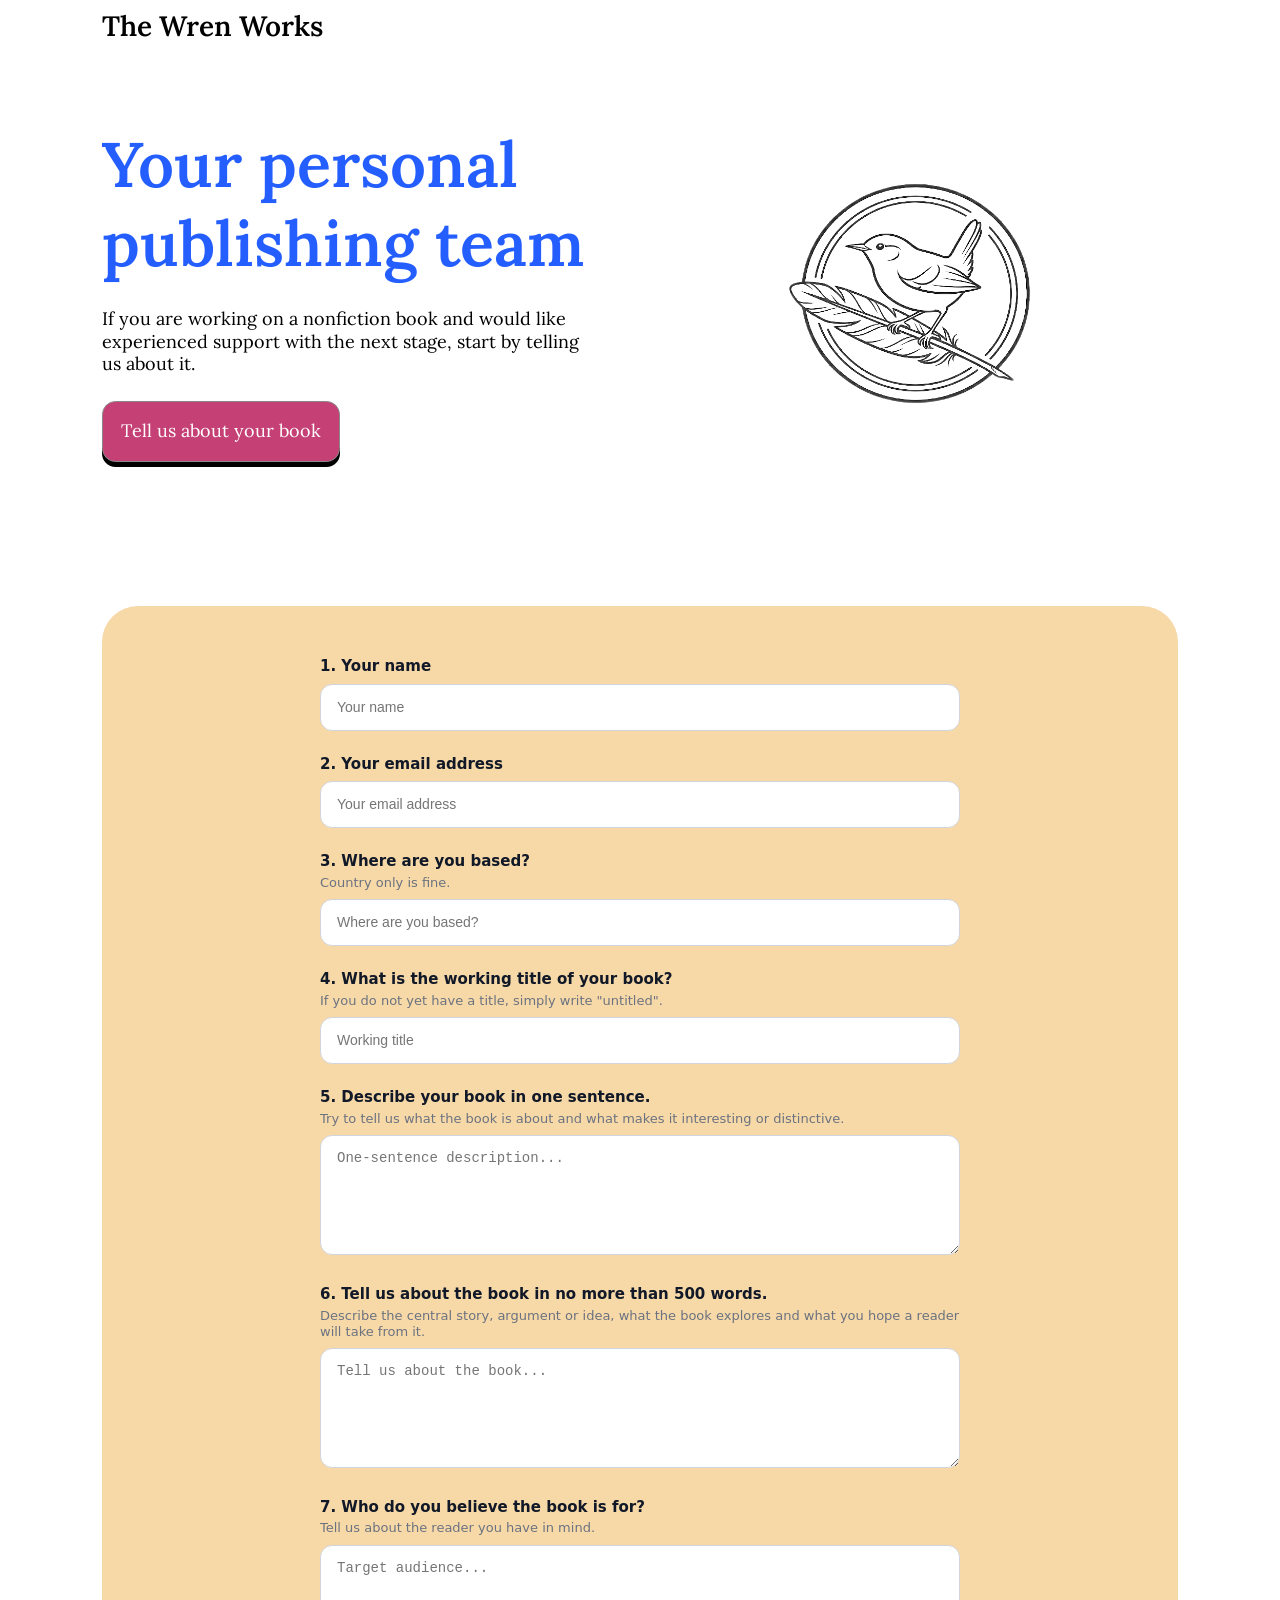
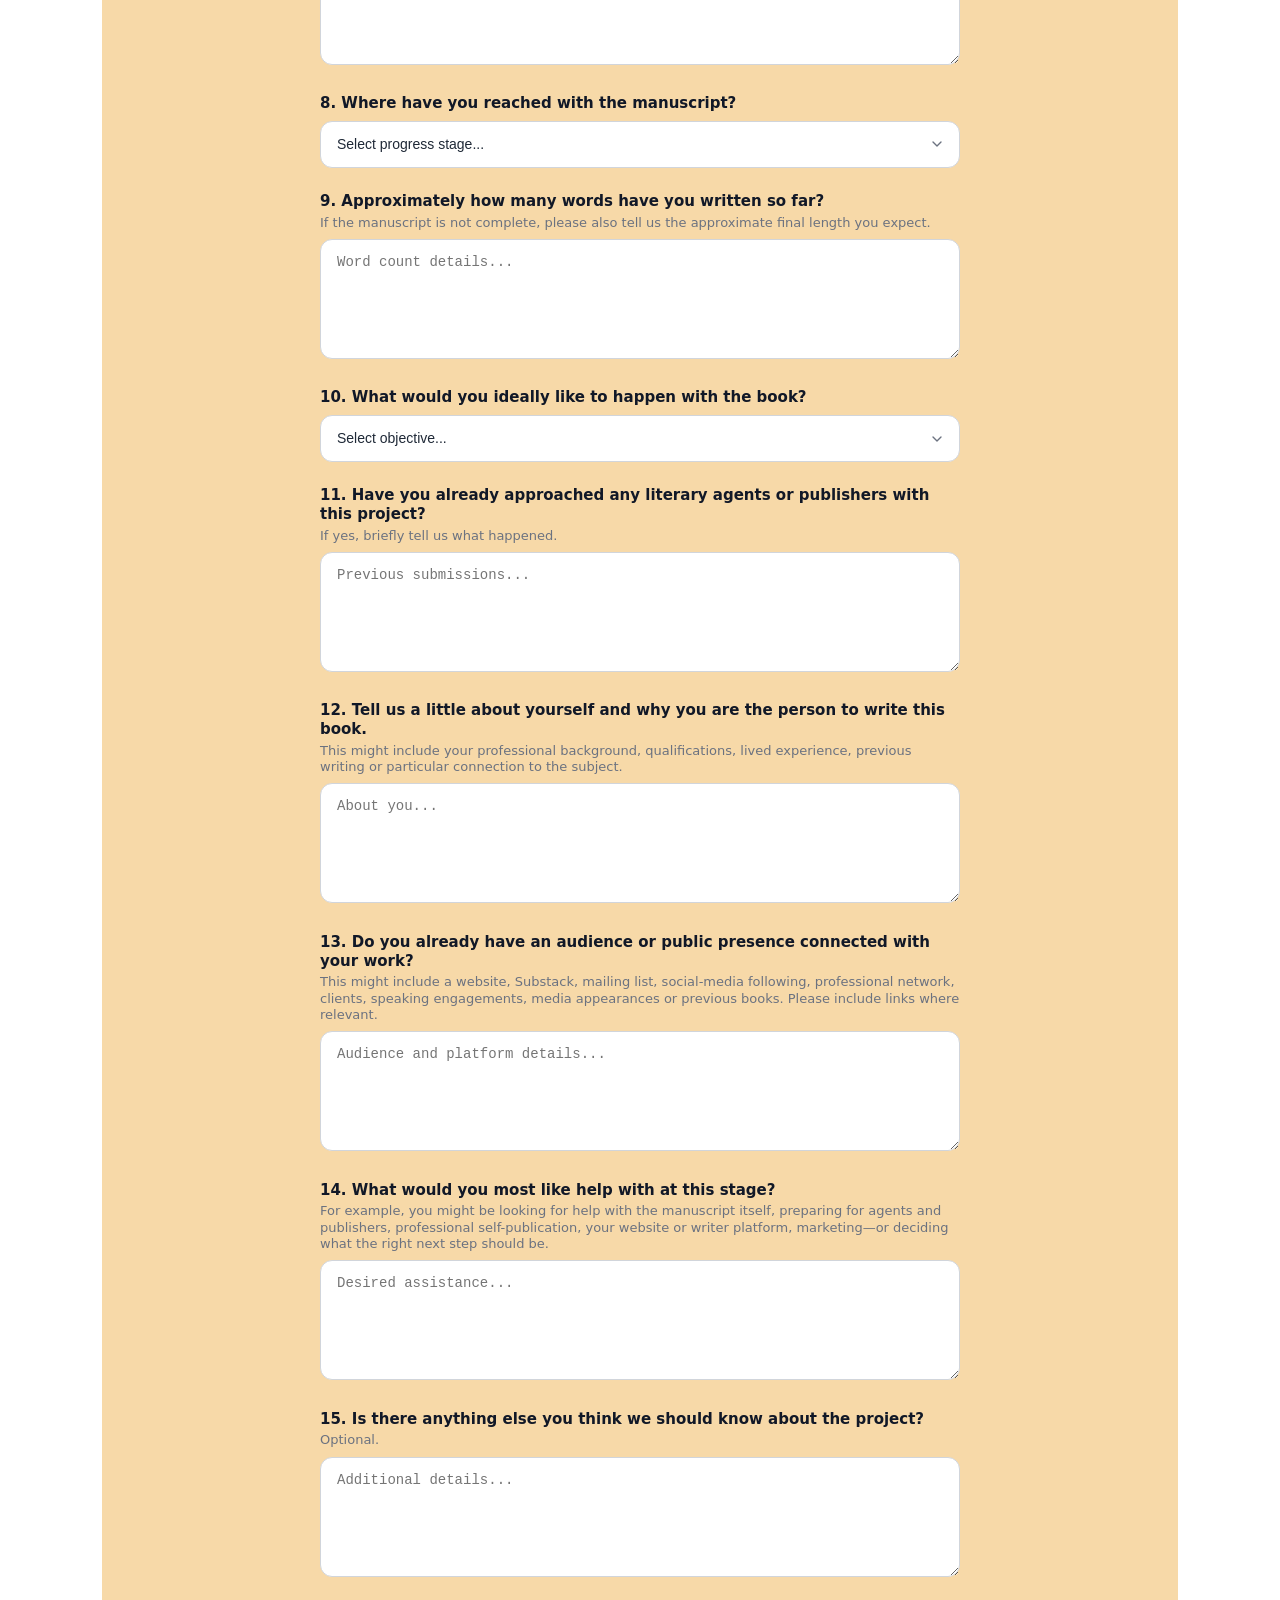
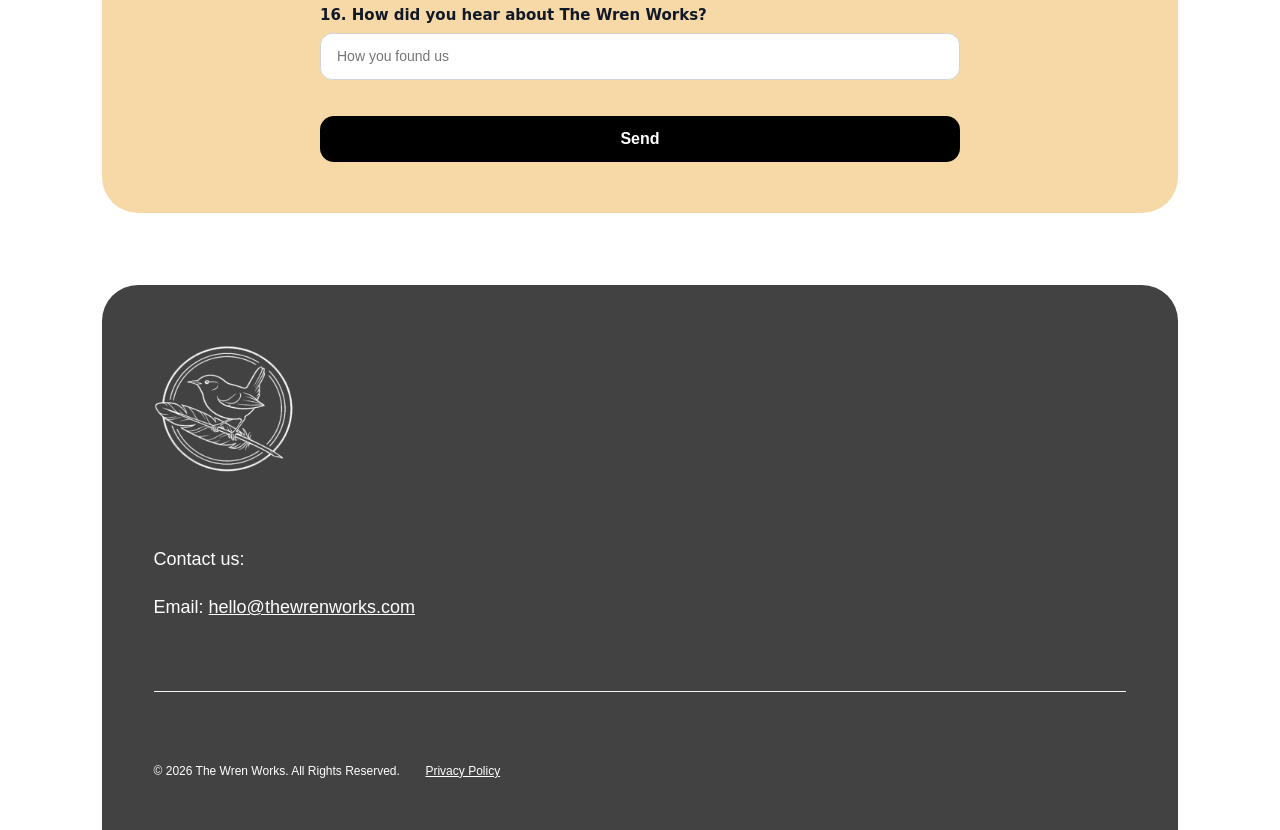
==== index.html @ 3115b261 "Add files via upload" ====
<!DOCTYPE html><html lang="en" data-ws-project="cc2d0de1-288e-43a6-b0fa-974bebbb24c8" data-ws-version="458" data-ws-last-published="2026-10-09T20:30:32.327Z"><head><link rel="stylesheet" type="text/css" href="/assets/static/app_generated_index-6937cd5a.IoZqOXmQ.css"><meta charSet="UTF-8"/><meta name="viewport" content="width=device-width,initial-scale=1"/><link rel="preload" as="image" imageSrcSet="/assets/logo_TXKBONAHJlMzv4u5fhobM.png 16w, /assets/logo_TXKBONAHJlMzv4u5fhobM.png 32w, /assets/logo_TXKBONAHJlMzv4u5fhobM.png 48w, /assets/logo_TXKBONAHJlMzv4u5fhobM.png 64w, /assets/logo_TXKBONAHJlMzv4u5fhobM.png 96w, /assets/logo_TXKBONAHJlMzv4u5fhobM.png 128w, /assets/logo_TXKBONAHJlMzv4u5fhobM.png 256w, /assets/logo_TXKBONAHJlMzv4u5fhobM.png 384w, /assets/logo_TXKBONAHJlMzv4u5fhobM.png 640w, /assets/logo_TXKBONAHJlMzv4u5fhobM.png 750w, /assets/logo_TXKBONAHJlMzv4u5fhobM.png 828w, /assets/logo_TXKBONAHJlMzv4u5fhobM.png 1080w, /assets/logo_TXKBONAHJlMzv4u5fhobM.png 1200w, /assets/logo_TXKBONAHJlMzv4u5fhobM.png 1920w, /assets/logo_TXKBONAHJlMzv4u5fhobM.png 2048w" imageSizes="100vw"/><script async="" src="https://www.googletagmanager.com/gtag/js?id=G-954B76QLNG"></script><link rel="icon" href="/assets/The_Wren_Works_-_Logo_Transparent_square_VE-O6IhaY5iwHEhUVVaoV.png"/><link rel="preload" href="/assets/Lora-SemiBold_znw0nXS5wxOOpre-IOLf3.ttf" as="font" crossorigin="anonymous"/><link rel="preload" href="/assets/Lora-Medium_MLIfZySnlmDybAi4Fa-6B.ttf" as="font" crossorigin="anonymous"/><link rel="preload" href="/assets/Lora-BoldItalic_Gi897ydtL71wCxP0ZiwmR.ttf" as="font" crossorigin="anonymous"/><link rel="preload" href="/assets/Lora-MediumItalic_n7nVDHxsIgPP_UWSItA-U.ttf" as="font" crossorigin="anonymous"/><link rel="preload" href="/assets/Lora-Regular_C_TjQ6ZStoAsZDpQfTFe5.ttf" as="font" crossorigin="anonymous"/><link rel="preload" href="/assets/Lora-Italic-VariableFont_wght_oUsFwrGcsn1EwSscNb-XW.ttf" as="font" crossorigin="anonymous"/><link rel="preload" href="/assets/Lora-Bold_uh8MZzUZxP8kTWY_SK-nz.ttf" as="font" crossorigin="anonymous"/><link rel="preload" href="/assets/Lora-SemiBoldItalic_jOxKkHY4I21WDI2kAKfRw.ttf" as="font" crossorigin="anonymous"/><link rel="preload" href="/assets/Lora-VariableFont_wght_aYn2qdmpTzmwDis5Dptac.ttf" as="font" crossorigin="anonymous"/><link rel="preload" href="/assets/Lora-Italic_HtMKkSyhNpXAZKQBkb8YR.ttf" as="font" crossorigin="anonymous"/><meta property="og:url" content="https://url/"/><meta property="og:title" content="The Wren Works"/><meta property="og:type" content="website"/><meta property="og:site_name" content="The Wren Works"/><meta name="description" content="Writing and publishing advice from a non-fiction literary agency and book coaching team specialising in self-help, spirituality, personal development and wellbeing."/><meta property="og:description" content="Writing and publishing advice from a non-fiction literary agency and book coaching team specialising in self-help, spirituality, personal development and wellbeing."/><meta property="og:image" content="/assets/logo_TXKBONAHJlMzv4u5fhobM.png"/><meta property="twitter:card" content="summary_large_image"/><title>The Wren Works</title><script type="application/ld+json">{
  "@context": "https://schema.org",
  "@type": "WebSite",
  "name": "The Wren Works"
}</script><script>
  window.dataLayer = window.dataLayer || [];
  function gtag(){dataLayer.push(arguments);}
  gtag('js', new Date());

  gtag('config', 'G-954B76QLNG');
</script></head><body class="w-body c1eefflm c1njz4ho"><div class="w-box c1njz4ho"><div style="display:contents"><div style="display:contents"><div style="display:contents"><div style="display:contents"></div></div><nav class="w-box cayvxmk c1g94nmz crvgmco c1tf9l6w cv8vzg6 c1ixtuxv ccdo1v8 c13rtvuj c1uup4ib c1x05l0l c1djcjaj cqjnlda c1x7t933 c7qy5pm c1buloke cmfd5ud"><a aria-current="page" class="w-link c1je04uq c7qy5pm cveejg9 ce9lonv cjrw7s3 c1cwnbqk c3s7c98 c1g6iaa7 cooi6gp cvnld01 ckrvz9r c1lsgh5b c1qcot4p cpta1gi c1964qkb c44tjbl c4scbcq cas8w64 clxubi1 cs2d5f8 ci146ui cv2l5av c1yq2yfl active" href="/"><span class="w-element c4je3xh">The Wren Works</span></a><div aria-label="Main navigation" class="w-box c1s05uw2 ccdo1v8 c13rtvuj c7qy5pm cveejg9 czlac5t cw1hgdq c19x3wtq c1j8oni9 c1u1y1hi ccf6y70 cy84l6z cd9nun1"><div style="display:contents"><div style="display:contents"></div></div></div><button type="button" aria-label="Open mobile menu" class="w-button c9tqjor c1pyzt8a c13lg4le c1rxb296 c1brvc39 c1sldssk c4scbcq cingnp7 c129xu9s c1kmctzp c1khjqz8 c1dmftlc cl32jmb c1cmte77 cdnfkux c1cgelw4 ctwn8xu ci146ui cv2l5av c122a9ww cjhjwdh cwlaefo c1wlopdx c1fm6mf0 cwomxg0 c1g5e5t8 c100mxn2 c118kcqx c1jzcjja c33qspo c19h5d9z c1whdfmb c1h4rosp citwlrj cgpvt0p cn8xhuh c7oijxz" aria-haspopup="dialog" aria-expanded="false" aria-controls="radix-:Rsm:" data-state="closed"><div class="w-html-embed"><svg xmlns="http://www.w3.org/2000/svg" viewBox="0 0 22 22" fill="currentColor" width="100%" height="100%" style="display: block;"><path fill-rule="evenodd" d="M2 5.998a.75.75 0 0 1 .75-.75h16.5a.75.75 0 0 1 0 1.5H2.75a.75.75 0 0 1-.75-.75Zm0 5.5a.75.75 0 0 1 .75-.75h16.5a.75.75 0 0 1 0 1.5H2.75a.75.75 0 0 1-.75-.75Zm0 5.5a.75.75 0 0 1 .75-.75h16.5a.75.75 0 0 1 0 1.5H2.75a.75.75 0 0 1-.75-.75Z" clip-rule="evenodd"/></svg></div></button></nav><div class="w-html-embed"><style>
  /* Remove preset margins on paragraphs. Margins on other elements, such as headings, are moved via Tokens. */
  p {
    margin: 0;
  }
  /* Make links scroll to their sections smoothly. */
  * {
    scroll-behavior: smooth;
  }
</style></div></div></div><main class="w-box"><section class="w-box c1hzitv3 c1lb8i4l c1964qkb"><div class="w-box cayvxmk c1g94nmz crvgmco c1tf9l6w cv8vzg6 c1ixtuxv c1t9vn71 c1o768ho c1uup4ib c1x05l0l c1xucrmt c1buloke cmfd5ud ct10b74 cy84l6z"><div class="w-box ccdo1v8 c1o768ho czfl3ei cnt8zja czlac5t cw1hgdq"><h1 class="w-heading cmjvuci c10mfbj2 cx6x4m7 c44tjbl cio9130">Your personal publishing team</h1><div class="w-box cdnfkux c100mxn2"><div style="display:contents"><div style="display:contents"><img class="w-image ccdo1v8 cggs2ta" alt="" width="1024" height="559" sizes="100vw" srcSet="/assets/logo_TXKBONAHJlMzv4u5fhobM.png 16w, /assets/logo_TXKBONAHJlMzv4u5fhobM.png 32w, /assets/logo_TXKBONAHJlMzv4u5fhobM.png 48w, /assets/logo_TXKBONAHJlMzv4u5fhobM.png 64w, /assets/logo_TXKBONAHJlMzv4u5fhobM.png 96w, /assets/logo_TXKBONAHJlMzv4u5fhobM.png 128w, /assets/logo_TXKBONAHJlMzv4u5fhobM.png 256w, /assets/logo_TXKBONAHJlMzv4u5fhobM.png 384w, /assets/logo_TXKBONAHJlMzv4u5fhobM.png 640w, /assets/logo_TXKBONAHJlMzv4u5fhobM.png 750w, /assets/logo_TXKBONAHJlMzv4u5fhobM.png 828w, /assets/logo_TXKBONAHJlMzv4u5fhobM.png 1080w, /assets/logo_TXKBONAHJlMzv4u5fhobM.png 1200w, /assets/logo_TXKBONAHJlMzv4u5fhobM.png 1920w, /assets/logo_TXKBONAHJlMzv4u5fhobM.png 2048w" src="/assets/logo_TXKBONAHJlMzv4u5fhobM.png" decoding="async" loading="eager"/></div></div></div><p class="w-paragraph c1r7vju">If you are working on a nonfiction book and would like experienced support with the next stage, start by telling us about it.</p><a class="w-link c9tqjor c7we0se c13lg4le c1rxb296 c1brvc39 c1sldssk c4scbcq cingnp7 c129xu9s c1kmctzp c1khjqz8 c1dmftlc cl32jmb c1cmte77 c1njz4ho c1cgelw4 ctwn8xu ci146ui cv2l5av c122a9ww cjhjwdh cwlaefo c1wlopdx c1fm6mf0 cwomxg0 c13o6rn9 cgpvt0p" href="/#contact">Tell us about your book</a></div><div class="w-box ccdo1v8 c7qy5pm cnt8zja c1o768ho cd9nun1"><div style="display:contents"><div style="display:contents"><img class="w-image ccdo1v8 cggs2ta" alt="" width="1024" height="559" sizes="100vw" srcSet="/assets/logo_TXKBONAHJlMzv4u5fhobM.png 16w, /assets/logo_TXKBONAHJlMzv4u5fhobM.png 32w, /assets/logo_TXKBONAHJlMzv4u5fhobM.png 48w, /assets/logo_TXKBONAHJlMzv4u5fhobM.png 64w, /assets/logo_TXKBONAHJlMzv4u5fhobM.png 96w, /assets/logo_TXKBONAHJlMzv4u5fhobM.png 128w, /assets/logo_TXKBONAHJlMzv4u5fhobM.png 256w, /assets/logo_TXKBONAHJlMzv4u5fhobM.png 384w, /assets/logo_TXKBONAHJlMzv4u5fhobM.png 640w, /assets/logo_TXKBONAHJlMzv4u5fhobM.png 750w, /assets/logo_TXKBONAHJlMzv4u5fhobM.png 828w, /assets/logo_TXKBONAHJlMzv4u5fhobM.png 1080w, /assets/logo_TXKBONAHJlMzv4u5fhobM.png 1200w, /assets/logo_TXKBONAHJlMzv4u5fhobM.png 1920w, /assets/logo_TXKBONAHJlMzv4u5fhobM.png 2048w" src="/assets/logo_TXKBONAHJlMzv4u5fhobM.png" decoding="async" loading="eager"/></div></div></div></div></section><section id="contact" class="w-box c1hzitv3 c1lb8i4l"><div class="w-box cayvxmk c1g94nmz crvgmco c1tf9l6w cv8vzg6 c1ixtuxv ccdo1v8 c1o768ho c1p1oiur crsj5vb c1buloke cmfd5ud"><div class="w-box c5vt19m cy4x23 cora95j c1v3bltv c1mgzkic c1va8b1i c10llp0q cf8swuh cmochtn cygquf9 c1dcexo6 cef5mjv ctsfn51 c1isgihs"><div class="w-html-embed"><style>
  .wren-form-container { max-width: 640px; margin: 0 auto; font-family: system-ui, -apple-system, BlinkMacSystemFont, "Segoe UI", Roboto, sans-serif; color: #111827; }
  .wren-field-group { margin-bottom: 24px; }
  .wren-label { display: block; font-size: 15px; font-weight: 600; margin-bottom: 8px; color: #111827; }
  .wren-sublabel { display: block; font-size: 13px; color: #6b7280; margin-top: -4px; margin-bottom: 8px; font-weight: normal; }
  .wren-input, .wren-textarea, .wren-select { width: 100%; padding: 12px 16px; font-size: 14px; line-height: 1.5; color: #1f2937; background-color: #ffffff; border: 1px solid #d1d5db; border-radius: 12px; box-sizing: border-box; transition: border-color 0.15s ease-in-out, box-shadow 0.15s ease-in-out; outline: none; }
  .wren-textarea { min-height: 120px; resize: vertical; }
  .wren-select { appearance: none; background-image: url("data:image/svg+xml;charset=UTF-8,%3csvg xmlns='http://www.w3.org/2000/svg' viewBox='0 0 24 24' fill='none' stroke='%236b7280' stroke-width='2' stroke-linecap='round' stroke-linejoin='round'%3e%3cpolyline points='6 9 12 15 18 9'%3e%3c/polyline%3e%3c/svg%3e"); background-repeat: no-repeat; background-position: right 14px center; background-size: 16px; padding-right: 40px; }
  .wren-input:focus, .wren-textarea:focus, .wren-select:focus { border-color: #000000; box-shadow: 0 0 0 1px #000000; }
  .wren-button { width: 100%; background-color: #000000; color: #ffffff; font-size: 16px; font-weight: 600; padding: 14px 24px; border: none; border-radius: 14px; cursor: pointer; margin-top: 12px; transition: opacity 0.15s ease; }
  .wren-button:hover { opacity: 0.9; }
  .wren-button:disabled { opacity: 0.6; cursor: default; }
  .wren-thanks { display: none; text-align: center; padding: 48px 24px; border: 1px solid #d1d5db; border-radius: 16px; }
  .wren-thanks h3 { font-size: 22px; font-weight: 700; margin: 0 0 12px; color: #111827; }
  .wren-thanks p { font-size: 16px; line-height: 1.6; margin: 0; color: #374151; }
</style>

<div class="wren-form-container" id="wren-wrapper">

  <iframe name="wren_hidden_iframe" id="wren_hidden_iframe" style="display:none;" title="Form submission target"></iframe>

  <div class="wren-thanks" id="wren-thanks" role="status" tabindex="-1">
    <h3>Thank you</h3>
    <p>We've received your submission and will be in touch soon.</p>
  </div>

  <form id="wren-form"
        action="https://docs.google.com/forms/d/e/1FAIpQLSfJEWS71LFeyPMMYryLmZF2ihaHXU1wskBWcPAepfrLmtG97Q/formResponse"
        method="POST" target="wren_hidden_iframe">

    <div class="wren-field-group">
      <label class="wren-label">1. Your name</label>
      <input type="text" name="entry.1162594125" class="wren-input" placeholder="Your name" required />
    </div>

    <div class="wren-field-group">
      <label class="wren-label">2. Your email address</label>
      <input type="email" name="entry.431169347" class="wren-input" placeholder="Your email address" required />
    </div>

    <div class="wren-field-group">
      <label class="wren-label">3. Where are you based?</label>
      <span class="wren-sublabel">Country only is fine.</span>
      <input type="text" name="entry.1384466608" class="wren-input" placeholder="Where are you based?" required />
    </div>

    <div class="wren-field-group">
      <label class="wren-label">4. What is the working title of your book?</label>
      <span class="wren-sublabel">If you do not yet have a title, simply write "untitled".</span>
      <input type="text" name="entry.1306332723" class="wren-input" placeholder="Working title" required />
    </div>

    <div class="wren-field-group">
      <label class="wren-label">5. Describe your book in one sentence.</label>
      <span class="wren-sublabel">Try to tell us what the book is about and what makes it interesting or distinctive.</span>
      <textarea name="entry.1041622956" class="wren-textarea" placeholder="One-sentence description..." required></textarea>
    </div>

    <div class="wren-field-group">
      <label class="wren-label">6. Tell us about the book in no more than 500 words.</label>
      <span class="wren-sublabel">Describe the central story, argument or idea, what the book explores and what you hope a reader will take from it.</span>
      <textarea name="entry.1794145135" class="wren-textarea" placeholder="Tell us about the book..." required></textarea>
    </div>

    <div class="wren-field-group">
      <label class="wren-label">7. Who do you believe the book is for?</label>
      <span class="wren-sublabel">Tell us about the reader you have in mind.</span>
      <textarea name="entry.1714093914" class="wren-textarea" placeholder="Target audience..." required></textarea>
    </div>

    <div class="wren-field-group">
      <label class="wren-label">8. Where have you reached with the manuscript?</label>
      <select name="entry.1680126746" class="wren-select" required>
        <option value="" disabled selected>Select progress stage...</option>
        <option value="I have the idea but have not started writing">I have the idea but have not started writing</option>
        <option value="I have an outline or chapter plan">I have an outline or chapter plan</option>
        <option value="I have written part of the manuscript">I have written part of the manuscript</option>
        <option value="I have completed a first draft">I have completed a first draft</option>
        <option value="I have completed and revised the manuscript">I have completed and revised the manuscript</option>
        <option value="The book has previously been published and I want to redevelop or relaunch it">The book has previously been published and I want to redevelop or relaunch it</option>
      </select>
    </div>

    <div class="wren-field-group">
      <label class="wren-label">9. Approximately how many words have you written so far?</label>
      <span class="wren-sublabel">If the manuscript is not complete, please also tell us the approximate final length you expect.</span>
      <textarea name="entry.1428358252" class="wren-textarea" placeholder="Word count details..." required></textarea>
    </div>

    <div class="wren-field-group">
      <label class="wren-label">10. What would you ideally like to happen with the book?</label>
      <select name="entry.1810901119" class="wren-select" required>
        <option value="" disabled selected>Select objective...</option>
        <option value="I would like to approach literary agents and traditional publishers">I would like to approach literary agents and traditional publishers</option>
        <option value="I would like to self-publish professionally">I would like to self-publish professionally</option>
        <option value="I am not yet sure which route is right for me">I am not yet sure which route is right for me</option>
        <option value="I have another objective">I have another objective</option>
      </select>
    </div>

    <div class="wren-field-group">
      <label class="wren-label">11. Have you already approached any literary agents or publishers with this project?</label>
      <span class="wren-sublabel">If yes, briefly tell us what happened.</span>
      <textarea name="entry.2067140573" class="wren-textarea" placeholder="Previous submissions..." required></textarea>
    </div>

    <div class="wren-field-group">
      <label class="wren-label">12. Tell us a little about yourself and why you are the person to write this book.</label>
      <span class="wren-sublabel">This might include your professional background, qualifications, lived experience, previous writing or particular connection to the subject.</span>
      <textarea name="entry.504015596" class="wren-textarea" placeholder="About you..." required></textarea>
    </div>

    <div class="wren-field-group">
      <label class="wren-label">13. Do you already have an audience or public presence connected with your work?</label>
      <span class="wren-sublabel">This might include a website, Substack, mailing list, social-media following, professional network, clients, speaking engagements, media appearances or previous books. Please include links where relevant.</span>
      <textarea name="entry.119176789" class="wren-textarea" placeholder="Audience and platform details..." required></textarea>
    </div>

    <div class="wren-field-group">
      <label class="wren-label">14. What would you most like help with at this stage?</label>
      <span class="wren-sublabel">For example, you might be looking for help with the manuscript itself, preparing for agents and publishers, professional self-publication, your website or writer platform, marketing—or deciding what the right next step should be.</span>
      <textarea name="entry.1450923724" class="wren-textarea" placeholder="Desired assistance..." required></textarea>
    </div>

    <div class="wren-field-group">
      <label class="wren-label">15. Is there anything else you think we should know about the project?</label>
      <span class="wren-sublabel">Optional.</span>
      <textarea name="entry.523410853" class="wren-textarea" placeholder="Additional details..."></textarea>
    </div>

    <div class="wren-field-group">
      <label class="wren-label">16. How did you hear about The Wren Works?</label>
      <input type="text" name="entry.1391236396" class="wren-input" placeholder="How you found us" required />
    </div>

    <button type="submit" class="wren-button" id="wren-submit">Send</button>
  </form>
</div>

<script>
(function () {
  var form = document.getElementById('wren-form');
  var iframe = document.getElementById('wren_hidden_iframe');
  var thanks = document.getElementById('wren-thanks');
  var btn = document.getElementById('wren-submit');
  var submitted = false;

  form.addEventListener('submit', function () {
    submitted = true;
    btn.disabled = true;
    btn.textContent = 'Sending...';
  });

  // Fires when Google's response loads in the hidden iframe
  iframe.addEventListener('load', function () {
    if (!submitted) return;
    form.style.display = 'none';
    thanks.style.display = 'block';
    thanks.scrollIntoView({ behavior: 'smooth', block: 'center' });
    thanks.focus({ preventScroll: true });
  });
})();
</script></div></div></div></section></main><div style="display:contents"><div style="display:contents"><footer class="w-box cayvxmk c1g94nmz crvgmco c1tf9l6w cv8vzg6 c1ixtuxv ccdo1v8 c1o768ho c1p1oiur crsj5vb c9tqjor c1buloke cmfd5ud c76w5dv cjj8lsn"><div class="w-box c1q120ui cnopd54 c6rsq3t c1czifmt c1vxw0rd ccdo1v8 c1o768ho c1p1oiur crsj5vb cef5mjv"><div class="w-box c1t9vn71 c1uup4ib c1x05l0l c2pinjm c1wm1hiu ct10b74 cy84l6z"><img class="w-image" alt="" width="140" height="140" sizes="100vw" srcSet="/assets/The_Wren_Works_Logo_White_z3M9zsX5lkpudOB6Ry5Bc.png 16w, /assets/The_Wren_Works_Logo_White_z3M9zsX5lkpudOB6Ry5Bc.png 32w, /assets/The_Wren_Works_Logo_White_z3M9zsX5lkpudOB6Ry5Bc.png 48w, /assets/The_Wren_Works_Logo_White_z3M9zsX5lkpudOB6Ry5Bc.png 64w, /assets/The_Wren_Works_Logo_White_z3M9zsX5lkpudOB6Ry5Bc.png 96w, /assets/The_Wren_Works_Logo_White_z3M9zsX5lkpudOB6Ry5Bc.png 128w, /assets/The_Wren_Works_Logo_White_z3M9zsX5lkpudOB6Ry5Bc.png 256w, /assets/The_Wren_Works_Logo_White_z3M9zsX5lkpudOB6Ry5Bc.png 384w" src="/assets/The_Wren_Works_Logo_White_z3M9zsX5lkpudOB6Ry5Bc.png" decoding="async" loading="lazy"/><div style="display:contents"><div style="display:contents"></div></div></div><div class="w-box ccdo1v8 c1p1oiur crsj5vb c1djcjaj cy84l6z"><div class="w-box ccdo1v8 c1o768ho czlac5t cw1hgdq czfl3ei cveejg9"><div class="w-text c1eifmcj cklwdp1 c17h131c c1rorevm c1et70us ca4zda c1s5iggy c116j71s c1paw13f">Contact us:</div><div class="w-text">Email: <a href="mailto:hello@thewrenworks.com" class="w-element c1je04uq c7qy5pm cveejg9 ce9lonv cjrw7s3 c9tqjor c3s7c98 c6od58n cgeq41r cvnld01 ckrvz9r c1lsgh5b c1qcot4p cpta1gi cas8w64 clxubi1 cs2d5f8 ci146ui cv2l5av">hello@thewrenworks.com</a></div></div><div class="w-box ccdo1v8 c7qy5pm ce9lonv cjrw7s3 c1b9b2da c1keu5a5 c1k3wwe7"></div></div><hr class="w-separator cv8vzg6 c1e5o7b8 c10mfbj2 cx6x4m7"/><div class="w-box ccdo1v8 czlac5t cw1hgdq cg9rdh0"><div class="w-text c10n7stp c1j2tvth crpxkqz">© 2026 The Wren Works. All Rights Reserved.</div><a class="w-link c1je04uq c7qy5pm cveejg9 ce9lonv cjrw7s3 c9tqjor c3s7c98 c6od58n cgeq41r cvnld01 ckrvz9r c1lsgh5b c1qcot4p cpta1gi crpxkqz cas8w64 clxubi1 cs2d5f8 ci146ui cv2l5av" href="#">Privacy Policy</a></div></div></footer><div style="display:contents"><div style="display:contents"><div class="w-html-embed"><style>
:root {
  --ani-duration: var(--duration-default, .2s);
  --ani-delay: 0s;
  --ani-slide-offset: 20%;
  --ani-zoom-in-scale: 1;
  --ani-zoom-out-scale: .85;
  --ani-flip-rotate: 30deg;
  --ani-easing: var(--easing-default, ease);
  --ani-fill-mode: forwards;
}
[data-ani]:not([data-ani-children]),[data-ani-children]:not([data-ani-progress])>*{animation-duration:var(--ani-duration);animation-delay:var(--ani-delay);animation-timing-function:var(--ani-easing);animation-fill-mode:var(--ani-fill-mode);opacity:0}[data-ani-progress]:not([data-ani-children]),[data-ani-children]:not([data-ani])>*{transition-property:opacity,transform;transition-duration:var(--ani-duration);transition-timing-function:var(--ani-easing);opacity:0}
@keyframes fadeIn{from{opacity:0}
to{opacity:1}}
@keyframes fadeOut{from{opacity:1}
to{opacity:0}}[data-ani-children][data-ani='fade']>.in,[data-ani='fade']:where(.in:not([data-state]),[data-state$='open'],[data-state='active']){animation-name:fadeIn}[data-ani-children][data-ani='fade']>.out,[data-ani='fade']:where(.out:not([data-state]),[data-state='closed'],[data-state='inactive']){animation-name:fadeOut}
@keyframes slideIn{from{opacity:0;translate:var(--ani-slide-transform)}
to{opacity:1;translate:none}}
@keyframes slideOut{from{opacity:1;translate:none}
to{opacity:0;translate:var(--ani-slide-transform)}}[data-ani-children][data-ani|='slide']>.in,[data-ani|='slide']:where(.in:not([data-state]),[data-state$='open'],[data-state='active']){animation-name:slideIn}[data-ani-children][data-ani|='slide']>.out,[data-ani|='slide']:where(.out:not([data-state]),[data-state='closed'],[data-state='inactive']){animation-name:slideOut}[data-ani='slide-up']{--ani-slide-transform:0 var(--ani-slide-offset)}[data-ani='slide-down']{--ani-slide-transform:0 calc(-1*var(--ani-slide-offset))}[data-ani='slide-left']{--ani-slide-transform:var(--ani-slide-offset)}[data-ani='slide-right']{--ani-slide-transform:calc(-1*var(--ani-slide-offset))}
@keyframes zoomIn{from{opacity:0;scale:var(--ani-zoom-out-scale)}
to{opacity:1;scale:1}}
@keyframes zoomOut{from{opacity:1;scale:1}
to{opacity:0;scale:var(--ani-zoom-in-scale)}}[data-ani-children][data-ani='zoom']>.in,[data-ani|='zoom']:where(.in:not([data-state]),[data-state$='open'],[data-state='active']){animation-name:zoomIn}[data-ani-children][data-ani='zoom']>.out,[data-ani|='zoom']:where(.out:not([data-state]),[data-state='closed'],[data-state='inactive']){animation-name:zoomOut}[data-ani-children][data-ani-progress='zoom']>*,[data-ani-progress='zoom']:not([data-ani-children]){transform:scale(var(--ani-zoom-out-scale))}
@keyframes flipInY{from{rotate:y var(--ani-flip-rotate);perspective:2000px;opacity:0}
to{rotate:y 0;opacity:1}}
@keyframes flipOutY{from{rotate:y 0;opacity:1}
to{perspective:2000px;rotate:y var(--ani-flip-rotate);opacity:0}}
@keyframes flipInX{from{perspective:2000px;rotate:x var(--ani-flip-rotate);opacity:0}
to{rotate:x 0;opacity:1}}
@keyframes flipOutX{from{rotate:x 0;opacity:1}
to{perspective:2000px;rotate:x var(--ani-flip-rotate);opacity:0}}[data-ani-children][data-ani='flip-y']>.in,[data-ani='flip-y']:where(.in:not([data-state]),[data-state$='open'],[data-state='active']){animation-name:flipInY}[data-ani-children][data-ani='flip-x']>.in,[data-ani='flip-x']:where(.in:not([data-state]),[data-state$='open'],[data-state='active']){animation-name:flipInX}[data-ani-children][data-ani='flip-y']>.out,[data-ani='flip-y']:where(.out:not([data-state]),[data-state='closed'],[data-state='inactive']){animation-name:flipOutY}[data-ani-children][data-ani='flip-x']>.out,[data-ani='flip-x']:where(.out:not([data-state]),[data-state='closed'],[data-state='inactive']){animation-name:flipOutX}
@keyframes expandDown{from{height:0}
to{height:var(--newHeight)}}
@keyframes expandUp{from{height:var(--newHeight)}
to{height:0}}[data-ani='expand'],[data-ani='expand'][data-state='open'],[data-ani='expand'].in{--newHeight:var(--custom-height,var(--radix-accordion-content-height,var(--radix-collapsible-content-height,100%)));overflow:hidden;opacity:1}[data-ani-children][data-ani='expand']>.in,[data-ani='expand']:where(.in:not([data-state]),[data-state$='open'],[data-state='active']){animation:expandDown var(--ani-duration)var(--ani-easing)}[data-ani-children][data-ani='expand']>.out,[data-ani='expand']:where(.out:not([data-state]),[data-state='closed'],[data-state='inactive']){animation:expandUp var(--ani-duration)var(--ani-easing)}
@media(prefers-reduced-motion:reduce){[data-ani]:not([data-ani-children]),[data-ani-progress]:not([data-ani-children]),[data-ani-children]>*{opacity:1;transform:none;animation:none;rotate:none;scale:none;translate:none}}
</style></div></div></div></div></div></div><script id="vike_pageContext" type="application/json">{"_urlRewrite":null,"pageId":"/pages/index","routeParams":{},"data":{"url":"https://url/","system":{"params":{},"search":{},"origin":"https://url","pathname":"/"},"resources":{},"pageMeta":{"title":"The Wren Works","description":"Writing and publishing advice from a non-fiction literary agency and book coaching team specialising in self-help, spirituality, personal development and wellbeing.","excludePageFromSearch":false,"language":"!undefined","socialImageAssetName":"logo_TXKBONAHJlMzv4u5fhobM.png","socialImageUrl":"!undefined","status":"!undefined","redirect":"!undefined","content":"!undefined","custom":[]}}}</script><script id="vike_globalContext" type="application/json">{}</script><script src="/assets/entries/entry-server-routing.Dj0cK-RY.js" type="module" async></script><link rel="modulepreload" href="/assets/entries/pages_index.C_XZ8pVI.js" as="script" type="text/javascript"><link rel="modulepreload" href="/assets/chunks/chunk-BY2lgx2C.js" as="script" type="text/javascript"></body></html>
---- assets/static/app_generated_index-6937cd5a.IoZqOXmQ.css ----
@font-face{font-family:Lora;font-style:normal;font-weight:600;font-display:swap;src:url(/assets/Lora-SemiBold_znw0nXS5wxOOpre-IOLf3.ttf) format("truetype")}@font-face{font-family:Lora;font-style:normal;font-weight:500;font-display:swap;src:url(/assets/Lora-Medium_MLIfZySnlmDybAi4Fa-6B.ttf) format("truetype")}@font-face{font-family:Lora;font-style:italic;font-weight:700;font-display:swap;src:url(/assets/Lora-BoldItalic_Gi897ydtL71wCxP0ZiwmR.ttf) format("truetype")}@font-face{font-family:Lora;font-style:italic;font-weight:500;font-display:swap;src:url(/assets/Lora-MediumItalic_n7nVDHxsIgPP_UWSItA-U.ttf) format("truetype")}@font-face{font-family:Lora;font-style:normal;font-weight:400;font-display:swap;src:url(/assets/Lora-Regular_C_TjQ6ZStoAsZDpQfTFe5.ttf) format("truetype")}@font-face{font-family:Lora;font-style:italic;font-weight:400 700;font-display:swap;src:url(/assets/Lora-Italic-VariableFont_wght_oUsFwrGcsn1EwSscNb-XW.ttf) format("truetype")}@font-face{font-family:Lora;font-style:normal;font-weight:700;font-display:swap;src:url(/assets/Lora-Bold_uh8MZzUZxP8kTWY_SK-nz.ttf) format("truetype")}@font-face{font-family:Lora;font-style:italic;font-weight:600;font-display:swap;src:url(/assets/Lora-SemiBoldItalic_jOxKkHY4I21WDI2kAKfRw.ttf) format("truetype")}@font-face{font-family:Lora;font-style:normal;font-weight:400 700;font-display:swap;src:url(/assets/Lora-VariableFont_wght_aYn2qdmpTzmwDis5Dptac.ttf) format("truetype")}@font-face{font-family:Lora;font-style:italic;font-weight:400;font-display:swap;src:url(/assets/Lora-Italic_HtMKkSyhNpXAZKQBkb8YR.ttf) format("truetype")}@layer presets{:root{display:grid;min-height:100%;grid-template-rows:auto;grid-template-columns:1fr;font-family:Arial,Roboto,sans-serif;font-size:16px;line-height:1.2;white-space:pre-wrap;white-space-collapse:preserve}a.w-element{box-sizing:border-box}b.w-element{font-weight:700;box-sizing:border-box}p.w-element,span.w-element{box-sizing:border-box}body.w-body{box-sizing:border-box;-webkit-font-smoothing:antialiased;-moz-osx-font-smoothing:grayscale;margin:0}div.w-box{box-sizing:border-box}footer.w-box{box-sizing:border-box}main.w-box{box-sizing:border-box}nav.w-box{box-sizing:border-box}section.w-box{box-sizing:border-box}a.w-link{box-sizing:border-box;display:inline-block}div.w-html-embed{display:contents;white-space:normal;white-space-collapse:collapse}div.w-text{box-sizing:border-box;min-height:1em}hr.w-separator{height:1px;color:inherit;box-sizing:border-box;background-color:gray;border-top-style:none;border-right-style:none;border-left-style:none;border-bottom-style:none}button.w-button{font-family:inherit;font-size:100%;line-height:1.15;box-sizing:border-box;border-top-style:solid;border-right-style:solid;border-bottom-style:solid;border-left-style:solid;text-transform:none;margin:0}div.w-dialog-overlay,div.w-dialog-content{box-sizing:border-box}button.w-close-button{background-color:transparent;background-image:none;font-family:inherit;font-size:100%;line-height:1.15;box-sizing:border-box;text-transform:none;border:0px solid rgb(226 232 240 / 1);margin:0;padding:0}img.w-image{box-sizing:border-box;max-width:100%;display:block;height:auto}h1.w-heading,h2.w-heading,h3.w-heading,p.w-paragraph,form.w-webhook-form{box-sizing:border-box}}@media all{:root{--font-lineheight-00: .95;--font-lineheight-0: 1.1;--font-lineheight-1: 1.25;--font-lineheight-2: 1.375;--font-lineheight-3: 1.5;--font-lineheight-4: 1.75;--font-lineheight-5: 2;--font-letterspacing-0: -.05em;--font-letterspacing-1: .025em;--font-letterspacing-2: .05em;--font-letterspacing-3: .075em;--font-letterspacing-4: .15em;--font-letterspacing-5: .5em;--font-letterspacing-6: .75em;--font-letterspacing-7: 1em;--font-size-00: .5rem;--font-size-0: .75rem;--font-size-1: 1rem;--font-size-2: 1.1rem;--font-size-3: 1.25rem;--font-size-4: 1.5rem;--font-size-5: 2rem;--font-size-6: 2.5rem;--font-size-7: 3rem;--font-size-8: 3.5rem;--font-size-fluid-0: clamp(.75rem,2vw,1rem);--font-size-fluid-1: clamp(1rem,4vw,1.5rem);--font-size-fluid-2: clamp(1.5rem,6vw,2.5rem);--font-size-fluid-3: clamp(2rem,9vw,3.5rem);--size-000: -.5rem;--size-00: -.25rem;--size-1: .25rem;--size-2: .5rem;--size-3: 1rem;--size-4: 1.25rem;--size-5: 1.5rem;--size-6: 1.75rem;--size-7: 2rem;--size-8: 3rem;--size-9: 4rem;--size-10: 5rem;--size-11: 7.5rem;--size-12: 10rem;--size-13: 15rem;--size-14: 20rem;--size-15: 30rem;--size-px-000: -8px;--size-px-00: -4px;--size-px-1: 4px;--size-px-2: 8px;--size-px-3: 16px;--size-px-4: 20px;--size-px-5: 24px;--size-px-6: 28px;--size-px-7: 32px;--size-px-8: 48px;--size-px-9: 64px;--size-px-10: 80px;--size-px-11: 120px;--size-px-12: 160px;--size-px-13: 240px;--size-px-14: 320px;--size-px-15: 480px;--size-fluid-1: clamp(.5rem,1vw,1rem);--size-fluid-2: clamp(1rem,2vw,1.5rem);--size-fluid-3: clamp(1.5rem,3vw,2rem);--size-fluid-4: clamp(2rem,4vw,3rem);--size-fluid-5: clamp(4rem,5vw,5rem);--size-fluid-6: clamp(5rem,7vw,7.5rem);--size-fluid-7: clamp(7.5rem,10vw,10rem);--size-fluid-8: clamp(10rem,20vw,15rem);--size-fluid-9: clamp(15rem,30vw,20rem);--size-fluid-10: clamp(20rem,40vw,30rem);--size-content-1: 20ch;--size-content-2: 45ch;--size-content-3: 60ch;--size-header-1: 20ch;--size-header-2: 25ch;--size-header-3: 35ch;--size-xxs: 240px;--size-xs: 360px;--size-sm: 480px;--size-md: 768px;--size-lg: 1024px;--size-xl: 1440px;--size-xxl: 1920px;--size-relative-000: -.5ch;--size-relative-00: -.25ch;--size-relative-1: .25ch;--size-relative-2: .5ch;--size-relative-3: 1ch;--size-relative-4: 1.25ch;--size-relative-5: 1.5ch;--size-relative-6: 1.75ch;--size-relative-7: 2ch;--size-relative-8: 3ch;--size-relative-9: 4ch;--size-relative-10: 5ch;--size-relative-11: 7.5ch;--size-relative-12: 10ch;--size-relative-13: 15ch;--size-relative-14: 20ch;--size-relative-15: 30ch;--ease-1: cubic-bezier(.25,0,.5,1);--ease-2: cubic-bezier(.25,0,.4,1);--ease-3: cubic-bezier(.25,0,.3,1);--ease-4: cubic-bezier(.25,0,.2,1);--ease-5: cubic-bezier(.25,0,.1,1);--ease-in-1: cubic-bezier(.25,0,1,1);--ease-in-2: cubic-bezier(.5,0,1,1);--ease-in-3: cubic-bezier(.7,0,1,1);--ease-in-4: cubic-bezier(.9,0,1,1);--ease-in-5: cubic-bezier(1,0,1,1);--ease-out-1: cubic-bezier(0,0,.75,1);--ease-out-2: cubic-bezier(0,0,.5,1);--ease-out-3: cubic-bezier(0,0,.3,1);--ease-out-4: cubic-bezier(0,0,.1,1);--ease-out-5: cubic-bezier(0,0,0,1);--ease-in-out-1: cubic-bezier(.1,0,.9,1);--ease-in-out-2: cubic-bezier(.3,0,.7,1);--ease-in-out-3: cubic-bezier(.5,0,.5,1);--ease-in-out-4: cubic-bezier(.7,0,.3,1);--ease-in-out-5: cubic-bezier(.9,0,.1,1);--ease-elastic-out-1: cubic-bezier(.5,.75,.75,1.25);--ease-elastic-out-2: cubic-bezier(.5,1,.75,1.25);--ease-elastic-out-3: cubic-bezier(.5,1.25,.75,1.25);--ease-elastic-out-4: cubic-bezier(.5,1.5,.75,1.25);--ease-elastic-out-5: cubic-bezier(.5,1.75,.75,1.25);--ease-elastic-in-1: cubic-bezier(.5,-.25,.75,1);--ease-elastic-in-2: cubic-bezier(.5,-.5,.75,1);--ease-elastic-in-3: cubic-bezier(.5,-.75,.75,1);--ease-elastic-in-4: cubic-bezier(.5,-1,.75,1);--ease-elastic-in-5: cubic-bezier(.5,-1.25,.75,1);--ease-elastic-in-out-1: cubic-bezier(.5,-.1,.1,1.5);--ease-elastic-in-out-2: cubic-bezier(.5,-.3,.1,1.5);--ease-elastic-in-out-3: cubic-bezier(.5,-.5,.1,1.5);--ease-elastic-in-out-4: cubic-bezier(.5,-.7,.1,1.5);--ease-elastic-in-out-5: cubic-bezier(.5,-.9,.1,1.5);--ease-step-1: steps(2);--ease-step-2: steps(3);--ease-step-3: steps(4);--ease-step-4: steps(7);--ease-step-5: steps(10);--ease-elastic-1: var(--ease-elastic-out-1);--ease-elastic-2: var(--ease-elastic-out-2);--ease-elastic-3: var(--ease-elastic-out-3);--ease-elastic-4: var(--ease-elastic-out-4);--ease-elastic-5: var(--ease-elastic-out-5);--ease-squish-1: var(--ease-elastic-in-out-1);--ease-squish-2: var(--ease-elastic-in-out-2);--ease-squish-3: var(--ease-elastic-in-out-3);--ease-squish-4: var(--ease-elastic-in-out-4);--ease-squish-5: var(--ease-elastic-in-out-5);--ease-spring-1: linear(0,.006,.025 2.8%,.101 6.1%,.539 18.9%,.721 25.3%,.849 31.5%,.937 38.1%,.968 41.8%,.991 45.7%,1.006 50.1%,1.015 55%,1.017 63.9%,1.001);--ease-spring-2: linear(0,.007,.029 2.2%,.118 4.7%,.625 14.4%,.826 19%,.902,.962,1.008 26.1%,1.041 28.7%,1.064 32.1%,1.07 36%,1.061 40.5%,1.015 53.4%,.999 61.6%,.995 71.2%,1);--ease-spring-3: linear(0,.009,.035 2.1%,.141 4.4%,.723 12.9%,.938 16.7%,1.017,1.077,1.121,1.149 24.3%,1.159,1.163,1.161,1.154 29.9%,1.129 32.8%,1.051 39.6%,1.017 43.1%,.991,.977 51%,.974 53.8%,.975 57.1%,.997 69.8%,1.003 76.9%,1);--ease-spring-4: linear(0,.009,.037 1.7%,.153 3.6%,.776 10.3%,1.001,1.142 16%,1.185,1.209 19%,1.215 19.9% 20.8%,1.199,1.165 25%,1.056 30.3%,1.008 33%,.973,.955 39.2%,.953 41.1%,.957 43.3%,.998 53.3%,1.009 59.1% 63.7%,.998 78.9%,1);--ease-spring-5: linear(0,.01,.04 1.6%,.161 3.3%,.816 9.4%,1.046,1.189 14.4%,1.231,1.254 17%,1.259,1.257 18.6%,1.236,1.194 22.3%,1.057 27%,.999 29.4%,.955 32.1%,.942,.935 34.9%,.933,.939 38.4%,1 47.3%,1.011,1.017 52.6%,1.016 56.4%,1 65.2%,.996 70.2%,1.001 87.2%,1);--ease-bounce-1: linear(0,.004,.016,.035,.063,.098,.141,.191,.25,.316,.391 36.8%,.563,.766,1 58.8%,.946,.908 69.1%,.895,.885,.879,.878,.879,.885,.895,.908 89.7%,.946,1);--ease-bounce-2: linear(0,.004,.016,.035,.063,.098,.141 15.1%,.25,.391,.562,.765,1,.892 45.2%,.849,.815,.788,.769,.757,.753,.757,.769,.788,.815,.85,.892 75.2%,1 80.2%,.973,.954,.943,.939,.943,.954,.973,1);--ease-bounce-3: linear(0,.004,.016,.035,.062,.098,.141 11.4%,.25,.39,.562,.764,1 30.3%,.847 34.8%,.787,.737,.699,.672,.655,.65,.656,.672,.699,.738,.787,.847 61.7%,1 66.2%,.946,.908,.885 74.2%,.879,.878,.879,.885 79.5%,.908,.946,1 87.4%,.981,.968,.96,.957,.96,.968,.981,1);--ease-bounce-4: linear(0,.004,.016 3%,.062,.141,.25,.391,.562 18.2%,1 24.3%,.81,.676 32.3%,.629,.595,.575,.568,.575,.595,.629,.676 48.2%,.811,1 56.2%,.918,.86,.825,.814,.825,.86,.918,1 77.2%,.94 80.6%,.925,.92,.925,.94 87.5%,1 90.9%,.974,.965,.974,1);--ease-bounce-5: linear(0,.004,.016 2.5%,.063,.141,.25 10.1%,.562,1 20.2%,.783,.627,.534 30.9%,.511,.503,.511,.534 38%,.627,.782,1 48.7%,.892,.815,.769 56.3%,.757,.753,.757,.769 61.3%,.815,.892,1 68.8%,.908 72.4%,.885,.878,.885,.908 79.4%,1 83%,.954 85.5%,.943,.939,.943,.954 90.5%,1 93%,.977,.97,.977,1);--layer-1: 1;--layer-2: 2;--layer-3: 3;--layer-4: 4;--layer-5: 5;--layer-important: 2147483647;--shadow-color: 220 3% 15%;--shadow-strength: 1%;--inner-shadow-highlight: inset 0-.5px 0 0#fff,inset 0 .5px 0 0 rgba(0,0,0,.067);--shadow-1: 0 1px 2px -1px hsl(var(--shadow-color)/calc(var(--shadow-strength) + 9%));--shadow-2: 0 3px 5px -2px hsl(var(--shadow-color)/calc(var(--shadow-strength) + 3%)),0 7px 14px -5px hsl(var(--shadow-color)/calc(var(--shadow-strength) + 5%));--shadow-3: 0 -1px 3px 0 hsl(var(--shadow-color)/calc(var(--shadow-strength) + 2%)),0 1px 2px -5px hsl(var(--shadow-color)/calc(var(--shadow-strength) + 2%)),0 2px 5px -5px hsl(var(--shadow-color)/calc(var(--shadow-strength) + 4%)),0 4px 12px -5px hsl(var(--shadow-color)/calc(var(--shadow-strength) + 5%)),0 12px 15px -5px hsl(var(--shadow-color)/calc(var(--shadow-strength) + 7%));--shadow-4: 0 -2px 5px 0 hsl(var(--shadow-color)/calc(var(--shadow-strength) + 2%)),0 1px 1px -2px hsl(var(--shadow-color)/calc(var(--shadow-strength) + 3%)),0 2px 2px -2px hsl(var(--shadow-color)/calc(var(--shadow-strength) + 3%)),0 5px 5px -2px hsl(var(--shadow-color)/calc(var(--shadow-strength) + 4%)),0 9px 9px -2px hsl(var(--shadow-color)/calc(var(--shadow-strength) + 5%)),0 16px 16px -2px hsl(var(--shadow-color)/calc(var(--shadow-strength) + 6%));--shadow-5: 0 -1px 2px 0 hsl(var(--shadow-color)/calc(var(--shadow-strength) + 2%)),0 2px 1px -2px hsl(var(--shadow-color)/calc(var(--shadow-strength) + 3%)),0 5px 5px -2px hsl(var(--shadow-color)/calc(var(--shadow-strength) + 3%)),0 10px 10px -2px hsl(var(--shadow-color)/calc(var(--shadow-strength) + 4%)),0 20px 20px -2px hsl(var(--shadow-color)/calc(var(--shadow-strength) + 5%)),0 40px 40px -2px hsl(var(--shadow-color)/calc(var(--shadow-strength) + 7%));--shadow-6: 0 -1px 2px 0 hsl(var(--shadow-color)/calc(var(--shadow-strength) + 2%)),0 3px 2px -2px hsl(var(--shadow-color)/calc(var(--shadow-strength) + 3%)),0 7px 5px -2px hsl(var(--shadow-color)/calc(var(--shadow-strength) + 3%)),0 12px 10px -2px hsl(var(--shadow-color)/calc(var(--shadow-strength) + 4%)),0 22px 18px -2px hsl(var(--shadow-color)/calc(var(--shadow-strength) + 5%)),0 41px 33px -2px hsl(var(--shadow-color)/calc(var(--shadow-strength) + 6%)),0 100px 80px -2px hsl(var(--shadow-color)/calc(var(--shadow-strength) + 7%));--inner-shadow-0: inset 0 0 0 1px hsl(var(--shadow-color)/calc(var(--shadow-strength) + 9%));--inner-shadow-1: inset 0 1px 2px 0 hsl(var(--shadow-color)/calc(var(--shadow-strength) + 9%)),var(--inner-shadow-highlight);--inner-shadow-2: inset 0 1px 4px 0 hsl(var(--shadow-color)/calc(var(--shadow-strength) + 9%)),var(--inner-shadow-highlight);--inner-shadow-3: inset 0 2px 8px 0 hsl(var(--shadow-color)/calc(var(--shadow-strength) + 9%)),var(--inner-shadow-highlight);--inner-shadow-4: inset 0 2px 14px 0 hsl(var(--shadow-color)/calc(var(--shadow-strength) + 9%)),var(--inner-shadow-highlight);--ratio-square: 1;--ratio-landscape: 4/3;--ratio-portrait: 3/4;--ratio-widescreen: 16/9;--ratio-ultrawide: 18/5;--ratio-golden: 1.618/1;--gray-0: rgb(255 255 255 / 1);--gray-1: rgb(243 243 243 / 1);--gray-2: unset;--gray-3: unset;--gray-4: unset;--gray-5: unset;--gray-6: rgb(229 229 229 / 1);--gray-7: unset;--gray-8: rgb(137 137 137 / 1);--gray-9: rgb(41 42 50 / 1);--gray-10: rgb(35 31 32 / 1);--gray-11: unset;--gray-12: rgb(0 0 0 / 1);--stone-0: rgb(248 250 251 / 1);--stone-1: rgb(242 244 246 / 1);--stone-2: rgb(235 237 239 / 1);--stone-3: rgb(224 228 229 / 1);--stone-4: rgb(209 214 216 / 1);--stone-5: rgb(177 182 185 / 1);--stone-6: rgb(151 155 157 / 1);--stone-7: rgb(126 130 130 / 1);--stone-8: rgb(102 105 104 / 1);--stone-9: rgb(80 81 79 / 1);--stone-10: rgb(58 58 55 / 1);--stone-11: rgb(37 37 33 / 1);--stone-12: rgb(18 18 16 / 1);--red-0: rgb(255 245 245 / 1);--red-1: rgb(255 227 227 / 1);--red-2: rgb(255 201 201 / 1);--red-3: rgb(255 168 168 / 1);--red-4: rgb(255 135 135 / 1);--red-5: rgb(255 107 107 / 1);--red-6: rgb(250 82 82 / 1);--red-7: rgb(240 62 62 / 1);--red-8: rgb(224 49 49 / 1);--red-9: rgb(201 42 42 / 1);--red-10: rgb(176 37 37 / 1);--red-11: rgb(150 32 32 / 1);--red-12: rgb(125 26 26 / 1);--pink-0: rgb(255 240 246 / 1);--pink-1: rgb(255 222 235 / 1);--pink-2: rgb(252 194 215 / 1);--pink-3: rgb(250 162 193 / 1);--pink-4: rgb(247 131 172 / 1);--pink-5: rgb(240 101 149 / 1);--pink-6: rgb(230 73 128 / 1);--pink-7: rgb(214 51 108 / 1);--pink-8: rgb(194 37 92 / 1);--pink-9: rgb(166 30 77 / 1);--pink-10: rgb(140 25 65 / 1);--pink-11: rgb(115 21 54 / 1);--pink-12: rgb(89 16 42 / 1);--purple-0: rgb(248 240 252 / 1);--purple-1: rgb(243 217 250 / 1);--purple-2: rgb(238 190 250 / 1);--purple-3: rgb(229 153 247 / 1);--purple-4: rgb(218 119 242 / 1);--purple-5: rgb(204 93 232 / 1);--purple-6: rgb(190 75 219 / 1);--purple-7: rgb(174 62 201 / 1);--purple-8: rgb(156 54 181 / 1);--purple-9: rgb(134 46 156 / 1);--purple-10: rgb(112 38 130 / 1);--purple-11: rgb(90 30 105 / 1);--purple-12: rgb(68 23 79 / 1);--violet-0: rgb(243 240 255 / 1);--violet-1: rgb(229 219 255 / 1);--violet-2: rgb(208 191 255 / 1);--violet-3: rgb(177 151 252 / 1);--violet-4: rgb(151 117 250 / 1);--violet-5: rgb(132 94 247 / 1);--violet-6: rgb(121 80 242 / 1);--violet-7: rgb(112 72 232 / 1);--violet-8: rgb(103 65 217 / 1);--violet-9: rgb(95 61 196 / 1);--violet-10: rgb(82 53 171 / 1);--violet-11: rgb(70 45 145 / 1);--violet-12: rgb(58 37 120 / 1);--indigo-0: rgb(237 242 255 / 1);--indigo-1: rgb(219 228 255 / 1);--indigo-2: rgb(186 200 255 / 1);--indigo-3: rgb(145 167 255 / 1);--indigo-4: rgb(116 143 252 / 1);--indigo-5: rgb(92 124 250 / 1);--indigo-6: rgb(76 110 245 / 1);--indigo-7: rgb(66 99 235 / 1);--indigo-8: rgb(59 91 219 / 1);--indigo-9: rgb(54 79 199 / 1);--indigo-10: rgb(47 68 173 / 1);--indigo-11: rgb(40 58 148 / 1);--indigo-12: rgb(33 48 122 / 1);--blue-0: unset;--blue-1: unset;--blue-2: unset;--blue-3: unset;--blue-4: unset;--blue-5: unset;--blue-6: rgb(26 27 38 / 1);--blue-7: unset;--blue-8: unset;--blue-9: unset;--blue-10: unset;--blue-11: rgb(25 26 35 / 1);--blue-12: unset;--cyan-0: rgb(227 250 252 / 1);--cyan-1: rgb(197 246 250 / 1);--cyan-2: rgb(153 233 242 / 1);--cyan-3: rgb(102 217 232 / 1);--cyan-4: rgb(59 201 219 / 1);--cyan-5: rgb(34 184 207 / 1);--cyan-6: rgb(21 170 191 / 1);--cyan-7: rgb(16 152 173 / 1);--cyan-8: rgb(12 133 153 / 1);--cyan-9: rgb(11 114 133 / 1);--cyan-10: rgb(9 92 107 / 1);--cyan-11: rgb(7 70 82 / 1);--cyan-12: rgb(5 48 56 / 1);--teal-0: rgb(230 252 245 / 1);--teal-1: rgb(195 250 232 / 1);--teal-2: rgb(150 242 215 / 1);--teal-3: rgb(99 230 190 / 1);--teal-4: rgb(56 217 169 / 1);--teal-5: rgb(32 201 151 / 1);--teal-6: rgb(18 184 134 / 1);--teal-7: rgb(12 166 120 / 1);--teal-8: rgb(9 146 104 / 1);--teal-9: rgb(8 127 91 / 1);--teal-10: rgb(6 102 73 / 1);--teal-11: rgb(5 77 55 / 1);--teal-12: rgb(3 51 37 / 1);--green-0: unset;--green-1: unset;--green-2: unset;--green-3: unset;--green-4: unset;--green-5: unset;--green-6: rgb(185 255 102 / 1);--green-7: unset;--green-8: unset;--green-9: unset;--green-10: unset;--green-11: unset;--green-12: unset;--lime-0: unset;--lime-1: unset;--lime-2: unset;--lime-3: unset;--lime-4: unset;--lime-5: unset;--lime-6: rgb(185 255 102 / 1);--lime-7: unset;--lime-8: unset;--lime-9: unset;--lime-10: unset;--lime-11: unset;--lime-12: unset;--yellow-0: rgb(255 249 219 / 1);--yellow-1: rgb(255 243 191 / 1);--yellow-2: rgb(255 236 153 / 1);--yellow-3: rgb(255 224 102 / 1);--yellow-4: rgb(255 212 59 / 1);--yellow-5: rgb(252 196 25 / 1);--yellow-6: rgb(250 176 5 / 1);--yellow-7: rgb(245 159 0 / 1);--yellow-8: rgb(240 140 0 / 1);--yellow-9: rgb(230 119 0 / 1);--yellow-10: rgb(179 92 0 / 1);--yellow-11: rgb(128 66 0 / 1);--yellow-12: rgb(102 53 0 / 1);--orange-0: rgb(255 244 230 / 1);--orange-1: rgb(255 232 204 / 1);--orange-2: rgb(255 216 168 / 1);--orange-3: rgb(255 192 120 / 1);--orange-4: rgb(255 169 77 / 1);--orange-5: rgb(255 146 43 / 1);--orange-6: rgb(253 126 20 / 1);--orange-7: rgb(247 103 7 / 1);--orange-8: rgb(232 89 12 / 1);--orange-9: rgb(217 72 15 / 1);--orange-10: rgb(191 64 13 / 1);--orange-11: rgb(153 51 11 / 1);--orange-12: rgb(128 43 9 / 1);--choco-0: rgb(255 248 220 / 1);--choco-1: rgb(252 225 188 / 1);--choco-2: rgb(247 202 158 / 1);--choco-3: rgb(241 178 128 / 1);--choco-4: rgb(233 155 98 / 1);--choco-5: rgb(223 133 69 / 1);--choco-6: rgb(212 110 37 / 1);--choco-7: rgb(189 95 27 / 1);--choco-8: rgb(164 81 23 / 1);--choco-9: rgb(138 69 19 / 1);--choco-10: rgb(112 58 19 / 1);--choco-11: rgb(87 47 18 / 1);--choco-12: rgb(61 33 13 / 1);--brown-0: rgb(250 244 235 / 1);--brown-1: rgb(237 224 209 / 1);--brown-2: rgb(224 202 183 / 1);--brown-3: rgb(211 183 158 / 1);--brown-4: rgb(197 162 133 / 1);--brown-5: rgb(183 143 109 / 1);--brown-6: rgb(168 124 86 / 1);--brown-7: rgb(149 107 71 / 1);--brown-8: rgb(130 91 58 / 1);--brown-9: rgb(111 75 45 / 1);--brown-10: rgb(94 58 33 / 1);--brown-11: rgb(78 43 21 / 1);--brown-12: rgb(66 36 18 / 1);--sand-0: rgb(248 250 251 / 1);--sand-1: rgb(230 228 220 / 1);--sand-2: rgb(213 207 189 / 1);--sand-3: rgb(194 185 160 / 1);--sand-4: rgb(174 165 140 / 1);--sand-5: rgb(154 145 120 / 1);--sand-6: rgb(134 124 101 / 1);--sand-7: rgb(115 106 83 / 1);--sand-8: rgb(95 87 70 / 1);--sand-9: rgb(75 70 57 / 1);--sand-10: rgb(56 53 45 / 1);--sand-11: rgb(37 37 33 / 1);--sand-12: rgb(18 18 16 / 1);--camo-0: rgb(249 251 231 / 1);--camo-1: rgb(232 237 156 / 1);--camo-2: rgb(210 223 78 / 1);--camo-3: rgb(194 206 52 / 1);--camo-4: rgb(181 187 46 / 1);--camo-5: rgb(167 168 39 / 1);--camo-6: rgb(153 150 33 / 1);--camo-7: rgb(140 133 28 / 1);--camo-8: rgb(126 116 22 / 1);--camo-9: rgb(109 100 20 / 1);--camo-10: rgb(93 84 17 / 1);--camo-11: rgb(77 70 14 / 1);--camo-12: rgb(54 48 10 / 1);--jungle-0: rgb(236 254 176 / 1);--jungle-1: rgb(222 243 154 / 1);--jungle-2: rgb(208 232 132 / 1);--jungle-3: rgb(194 221 110 / 1);--jungle-4: rgb(181 209 91 / 1);--jungle-5: rgb(168 198 72 / 1);--jungle-6: rgb(155 187 54 / 1);--jungle-7: rgb(143 176 36 / 1);--jungle-8: rgb(132 165 19 / 1);--jungle-9: rgb(122 153 8 / 1);--jungle-10: rgb(101 128 6 / 1);--jungle-11: rgb(81 102 5 / 1);--jungle-12: rgb(61 77 4 / 1);--gradient-1: linear-gradient(to bottom right,#1f005c,#5b0060,#870160,#ac255e,#ca485c,#e16b5c,#f39060,#ffb56b);--gradient-2: linear-gradient(to bottom right,#48005c,#8300e2,#a269ff);--gradient-3: radial-gradient(circle at top right,#0ff,rgba(0,255,255,0)),radial-gradient(circle at bottom left,#ff1492,rgba(255,20,146,0));--gradient-4: linear-gradient(to bottom right,#00f5a0,#00d9f5);--gradient-5: conic-gradient(from -270deg at 75% 110%,#f0f,#fffaf0);--gradient-6: conic-gradient(from -90deg at top left,#000,#fff);--gradient-7: linear-gradient(to bottom right,#72c6ef,#004e8f);--gradient-8: conic-gradient(from 90deg at 50% 0%,#111,50%,#222,#111);--gradient-9: conic-gradient(from .5turn at bottom center,#add8e6,#fff);--gradient-10: conic-gradient(from 90deg at 40% -25%,gold,#f79d03,#ee6907,#e6390a,#de0d0d,#d61039,#cf1261,#c71585,#cf1261,#d61039,#de0d0d,#ee6907,#f79d03,gold,gold,gold);--gradient-11: conic-gradient(at bottom left,#ff1493,cyan);--gradient-12: conic-gradient(from 90deg at 25% -10%,#ff4500,#d3f340,#7bee85,#afeeee,#7bee85);--gradient-13: radial-gradient(circle at 50% 200%,#000142,#3b0083,#b300c3,#ff059f,#ff4661,#ffad86,#fff3c7);--gradient-14: conic-gradient(at top right,lime,cyan);--gradient-15: linear-gradient(to bottom right,#c7d2fe,#fecaca,#fef3c7);--gradient-16: radial-gradient(circle at 50% -250%,#374151,#111827,#000);--gradient-17: conic-gradient(from -90deg at 50% -25%,blue,#8a2be2);--gradient-18: linear-gradient(0deg,rgba(255,0,0,.8),rgba(255,0,0,0) 75%),linear-gradient(60deg,rgba(255,255,0,.8),rgba(255,255,0,0) 75%),linear-gradient(120deg,rgba(0,255,0,.8),rgba(0,255,0,0) 75%),linear-gradient(180deg,rgba(0,255,255,.8),rgba(0,255,255,0) 75%),linear-gradient(240deg,rgba(0,0,255,.8),rgba(0,0,255,0) 75%),linear-gradient(300deg,rgba(255,0,255,.8),rgba(255,0,255,0) 75%);--gradient-19: linear-gradient(to bottom right,#ffe259,#ffa751);--gradient-20: conic-gradient(from -135deg at -10%center,orange,#ff7715,#ff522a,#ff3f47,#ff5482,#ff69b4);--gradient-21: conic-gradient(from -90deg at 25% 115%,red,#f06,#f0c,#c0f,#60f,#00f,#00f,#00f,#00f);--gradient-22: linear-gradient(to bottom right,#acb6e5,#86fde8);--gradient-23: linear-gradient(to bottom right,#536976,#292e49);--gradient-24: conic-gradient(from .5turn at 0% 0%,#00c476,10%,#82b0ff,90%,#00c476);--gradient-25: conic-gradient(at 125% 50%,#b78cf7,#ff7c94,#ffcf0d,#ff7c94,#b78cf7);--gradient-26: linear-gradient(to bottom right,#9796f0,#fbc7d4);--gradient-27: conic-gradient(from .5turn at bottom left,#ff1493,#639);--gradient-28: conic-gradient(from -90deg at 50% 105%,#fff,orchid);--gradient-29: radial-gradient(circle at top right,#bfb3ff,rgba(191,179,255,0)),radial-gradient(circle at bottom left,#86acf9,rgba(134,172,249,0));--gradient-30: radial-gradient(circle at top right,#00ff80,rgba(0,255,128,0)),radial-gradient(circle at bottom left,#adffd6,rgba(173,255,214,0));--noise-1: url("data:image/svg+xml;charset=utf-8,%3Csvg viewBox='0 0 200 200' xmlns='http://www.w3.org/2000/svg'%3E%3Cfilter id='a'%3E%3CfeTurbulence type='fractalNoise' baseFrequency='.005' numOctaves='2' stitchTiles='stitch'/%3E%3C/filter%3E%3Crect width='100%25' height='100%25' filter='url(%23a)'/%3E%3C/svg%3E");--noise-2: url("data:image/svg+xml;charset=utf-8,%3Csvg viewBox='0 0 300 300' xmlns='http://www.w3.org/2000/svg'%3E%3Cfilter id='a'%3E%3CfeTurbulence type='fractalNoise' baseFrequency='.05' stitchTiles='stitch'/%3E%3C/filter%3E%3Crect width='100%25' height='100%25' filter='url(%23a)'/%3E%3C/svg%3E");--noise-3: url("data:image/svg+xml;charset=utf-8,%3Csvg viewBox='0 0 1024 1024' xmlns='http://www.w3.org/2000/svg'%3E%3Cfilter id='a'%3E%3CfeTurbulence type='fractalNoise' baseFrequency='.25' stitchTiles='stitch'/%3E%3C/filter%3E%3Crect width='100%25' height='100%25' filter='url(%23a)'/%3E%3C/svg%3E");--noise-4: url("data:image/svg+xml;charset=utf-8,%3Csvg viewBox='0 0 2056 2056' xmlns='http://www.w3.org/2000/svg'%3E%3Cfilter id='a'%3E%3CfeTurbulence type='fractalNoise' baseFrequency='.5' stitchTiles='stitch'/%3E%3C/filter%3E%3Crect width='100%25' height='100%25' filter='url(%23a)'/%3E%3C/svg%3E");--noise-5: url("data:image/svg+xml;charset=utf-8,%3Csvg viewBox='0 0 2056 2056' xmlns='http://www.w3.org/2000/svg'%3E%3Cfilter id='a'%3E%3CfeTurbulence type='fractalNoise' baseFrequency='.75' stitchTiles='stitch'/%3E%3C/filter%3E%3Crect width='100%25' height='100%25' filter='url(%23a)'/%3E%3C/svg%3E");--noise-filter-1: contrast(300%) brightness(100%);--noise-filter-2: contrast(200%) brightness(150%);--noise-filter-3: contrast(200%) brightness(250%);--noise-filter-4: contrast(200%) brightness(500%);--noise-filter-5: contrast(200%) brightness(1000%);--border-size-1: 1px;--border-size-2: 2px;--border-size-3: 5px;--border-size-4: 10px;--border-size-5: 25px;--radius-1: 8px;--radius-2: unset;--radius-3: .75rem;--radius-4: 2rem;--radius-5: unset;--radius-6: unset;--radius-round: 100000px;--radius-conditional-1: clamp(0px, calc(100vw - 100%) * 1e5,var(--radius-1));--radius-conditional-2: clamp(0px, calc(100vw - 100%) * 1e5,var(--radius-2));--radius-conditional-3: clamp(0px, calc(100vw - 100%) * 1e5,var(--radius-3));--radius-conditional-4: clamp(0px, calc(100vw - 100%) * 1e5,var(--radius-4));--radius-conditional-5: clamp(0px, calc(100vw - 100%) * 1e5,var(--radius-5));--radius-conditional-6: clamp(0px, calc(100vw - 100%) * 1e5,var(--radius-6));font-family:Lora,sans-serif;font-size:18px;color:var(--foreground-primary, rgb(243 243 243 / 1));background-color:var(--background-primary, );--gap-xs: var(--size-2);--gap-s: var(--size-fluid-2);--gap-m: var(--size-fluid-5);--gap-l: var(--size-fluid-7);--shadow-3d: 0 5px 0 0 var(--foreground-primary);--duration-default: .15s;--easing-default: var(--ease-out-3);--spacing-default: var(--size-fluid-4);line-height:var(--font-lineheight-1, 1.25);--focus-color: var(--foreground-accent, rgb(185 255 102 / 1));--focus-width: var(--border-size-3, 5px);--focus-offset: 0;--foreground-primary: var(--gray-12, rgb(0 0 0 / 1));--foreground-secondary: var(--blue-11);--foreground-accent: var(--green-6);--foreground-muted: var(--gray-8, rgb(137 137 137 / 1));--foreground-border: var(--blue-11, rgb(25 26 35 / 1));--background-primary: var(--gray-0, rgb(255 255 255 / 1));--background-secondary: var(--gray-1, rgb(243 243 243 / 1));--background-card: var(--background-secondary, rgb(243 243 243 / 1));--background-accent: var(--gray-12, rgb(0 0 0 / 1));--foreground-invert: var(--background-primary, rgb(255 255 255 / 1));--background-tertiary: var(--foreground-accent, rgb(185 255 102 / 1));scroll-behavior:smooth}.c1je04uq{display:inline-flex}.c8ajw69{background-color:var(--link-icon-background, rgb(25 26 35 / 1))}.c1djf8fx{border-top-left-radius:var(--radius-round, 100000px)}.cmpfdrg{border-top-right-radius:var(--radius-round, 100000px)}.cttp11i{border-bottom-left-radius:var(--radius-round, 100000px)}.cjk7vll{border-bottom-right-radius:var(--radius-round, 100000px)}.c1yyj8fu{color:var(--link-icon-color, rgb(185 255 102 / 1))}.c1dojzps{width:var(--size-relative-8)}.c1p2du6o{height:var(--size-relative-8)}.c7qy5pm{align-items:center}.cnt8zja{justify-content:center}.c6a621j{flex-grow:0}.c6gmu9y{flex-shrink:0}.cssk3zr{transition-property:color,background-color,border}.c1kmctzp{transition-duration:var(--duration-default, .15s),var(--duration-default, .15s),var(--duration-default, .15s)}.c1khjqz8{transition-timing-function:var(--easing-default, cubic-bezier(0,0,.3,1)),var(--easing-default, cubic-bezier(0,0,.3,1)),var(--easing-default, cubic-bezier(0,0,.3,1))}.c1dmftlc{transition-delay:0ms,0ms,0ms}.cl32jmb{transition-behavior:normal,normal,normal}.c1h4j3zh{border:var(--border-size-1, 1px) solid var(--link-icon-border, rgb(25 26 35 / 1))}.ckwc04l{padding:var(--size-2, .5rem)}.cayvxmk{margin-right:auto}.c1g94nmz{margin-left:auto}.crvgmco{padding-left:calc(var(--spacing-default) * 2)}.c1tf9l6w{padding-right:calc(var(--spacing-default) * 2)}.cv8vzg6{width:100%}.c1ixtuxv{max-width:var(--size-xl)}.ccdo1v8{display:flex}.c13rtvuj{flex-direction:row}.c1uup4ib{column-gap:var(--gap-s)}.c1x05l0l{row-gap:var(--gap-s)}.c1djcjaj{justify-content:space-between}.cqjnlda{padding-top:var(--size-2, .5rem)}.c1x7t933{padding-bottom:var(--size-2, .5rem)}.c1o768ho{flex-direction:column}.c1p1oiur{column-gap:var(--gap-m, clamp(4rem,5vw,5rem))}.crsj5vb{row-gap:var(--gap-m, clamp(4rem,5vw,5rem))}.c9tqjor{color:var(--foreground-invert, rgb(255 255 255 / 1))}.c1q120ui{background-color:#424242}.cnopd54{border-top-left-radius:var(--radius-4)}.c6rsq3t{border-top-right-radius:var(--radius-4)}.c1czifmt{border-bottom-left-radius:0}.c1vxw0rd{border-bottom-right-radius:0}.cef5mjv{padding:var(--spacing-default, clamp(2rem,4vw,3rem))}.c1eifmcj{color:#fff}.cklwdp1{border-top-left-radius:var(--radius-1, 8px)}.c17h131c{border-top-right-radius:var(--radius-1, 8px)}.c1rorevm{border-bottom-left-radius:var(--radius-1, 8px)}.c1et70us{border-bottom-right-radius:var(--radius-1, 8px)}.ca4zda{border-top-color:#fffcfc}.c1s5iggy{border-right-color:#fffcfc}.c116j71s{border-bottom-color:#fffcfc}.c1paw13f{border-left-color:#fffcfc}.cveejg9{justify-content:start}.ce9lonv{column-gap:var(--gap-xs, .5rem)}.cjrw7s3{row-gap:var(--gap-xs, .5rem)}.c3s7c98{--link-icon-border: var(--foreground-primary, rgb(0 0 0 / 1)) }.c6od58n{--link-icon-background: var(--background-primary, rgb(255 255 255 / 1)) }.cgeq41r{--link-icon-color: var(--foreground-primary, rgb(0 0 0 / 1)) }.cvnld01{transition-property:color}.ckrvz9r{transition-duration:var(--duration-default, .15s)}.c1lsgh5b{transition-timing-function:var(--easing-default, cubic-bezier(0,0,.3,1))}.c1qcot4p{transition-delay:0ms}.cpta1gi{transition-behavior:normal}.cas8w64:hover{--link-icon-background: var(--foreground-accent, rgb(185 255 102 / 1)) }.clxubi1:hover{--link-icon-color: var(--foreground-primary, rgb(0 0 0 / 1)) }.cs2d5f8:hover{color:var(--foreground-muted, rgb(137 137 137 / 1))}.ci146ui:focus-visible{outline-offset:var(--focus-offset, 0)}.cv2l5av:focus-visible{outline:var(--focus-width, 2px) solid var(--focus-color, rgb(185 255 102 / 1))}.czlac5t{column-gap:var(--gap-s, clamp(1rem,2vw,1.5rem))}.cw1hgdq{row-gap:var(--gap-s, clamp(1rem,2vw,1.5rem))}.czfl3ei{align-items:start}.c1e5o7b8{background-color:var(--background-secondary, rgb(243 243 243 / 1))}.c10mfbj2{margin-top:0}.cx6x4m7{margin-bottom:0}.crpxkqz{font-size:12px}.cg9rdh0{flex-wrap:wrap}.c1pyzt8a{background-color:var(--background-accent, rgb(0 0 0 / 1))}.c13lg4le{border-top-left-radius:var(--radius-3, 1rem)}.c1rxb296{border-top-right-radius:var(--radius-3, 1rem)}.c1brvc39{border-bottom-left-radius:var(--radius-3, 1rem)}.c1sldssk{border-bottom-right-radius:var(--radius-3, 1rem)}.c4scbcq{text-decoration-line:none}.cingnp7{text-align:center}.c129xu9s{transition-property:box-shadow,translate,scale}.c1cmte77{box-shadow:var(--shadow-3d)}.cdnfkux{display:none}.c1cgelw4{border:var(--border-size-1) solid var(--foreground-muted, rgb(137 137 137 / 1))}.ctwn8xu{padding:var(--size-3, 1rem)}.c122a9ww:hover{border-top-color:var(--foreground-muted, rgb(137 137 137 / 1))}.cjhjwdh:hover{border-right-color:var(--foreground-muted, rgb(137 137 137 / 1))}.cwlaefo:hover{border-bottom-color:var(--foreground-muted, rgb(137 137 137 / 1))}.c1wlopdx:hover{border-left-color:var(--foreground-muted, rgb(137 137 137 / 1))}.c1fm6mf0:hover{box-shadow:0 0}.cwomxg0:hover{translate:0px 5px 0px}.cgpvt0p:active{scale:98% 98% 100%}.c1cwnbqk{color:var(--foreground-primary, rgb(0 0 0 / 1))}.c1g6iaa7{--link-icon-background: var(--background-accent, rgb(0 0 0 / 1)) }.cooi6gp{--link-icon-color: var(--foreground-accent, rgb(185 255 102 / 1)) }.c1964qkb{font-family:Lora,sans-serif}.c44tjbl{font-weight:600}.c1t9vn71{display:grid}.c2pinjm{grid-template-columns:1fr 1fr 1fr}.c1wm1hiu{--nav-link-color: var(--foreground-invert, rgb(255 255 255 / 1)) }.c1s05uw2{list-style-type:none}.c19x3wtq{margin-bottom:0}.c1j8oni9{padding-left:0}.c1u1y1hi{--nav-link-color: var(--foreground-primary) }.c1b9b2da{justify-content:end}.c1suzd87{color:var(--nav-link-color, rgb(255 255 255 / 1))}.csudl2l{background-color:transparent}.c1h731ja{min-width:auto}.c1gi8jfc{border:var(--border-size-1) solid currentColor}.c1eefflm{font-family:PingFang SC,Microsoft Ya Hei,sans-serif}.c1njz4ho{scroll-behavior:smooth}.c4je3xh{font-size:28px}.c10n7stp{min-height:.7em}.c1j2tvth{max-height:.7em}.c1hzitv3{padding-top:var(--size-fluid-5)}.c1lb8i4l{padding-bottom:var(--size-fluid-5)}.c1xucrmt{grid-template-columns:1fr 1fr}.cmjvuci{font-size:var(--font-size-fluid-3)}.c1r7vju{max-width:var(--size-content-2, 45ch)}.clq98eg{align-self:stretch}.c1bzkfr6{filter:grayscale(100%)}.chfzoa1{width:auto}.ck7b4pn{height:70px}.csdn0eq{align-self:center}.chzf1zu{font-size:var(--font-size-fluid-2)}.c1kos6lz{background-color:var(--background-tertiary, rgb(185 255 102 / 1))}.cnk39rm{padding-left:var(--size-relative-2, .5ch)}.ckbu8xy{padding-right:var(--size-relative-2, .5ch)}.c1lxlkk2{border-top-left-radius:var(--radius-3, .5rem)}.c147eutr{border-top-right-radius:var(--radius-3, .5rem)}.c1t4ow3w{border-bottom-left-radius:var(--radius-3, .5rem)}.c1sor9c9{border-bottom-right-radius:var(--radius-3, .5rem)}.ckk4wli{box-shadow:var(--shadow-3d, 0 5px 0 0 var(--background-secondary))}.c5vt19m{border-top-left-radius:var(--radius-4, 2rem)}.cy4x23{border-top-right-radius:var(--radius-4, 2rem)}.cora95j{border-bottom-left-radius:var(--radius-4, 2rem)}.c1v3bltv{border-bottom-right-radius:var(--radius-4, 2rem)}.c1p24nhv{background-color:var(--background-card, rgb(243 243 243 / 1))}.c10a7pw9{border:var(--border-size-1, 1px) solid var(--foreground-border, rgb(25 26 35 / 1))}.c17s8ozv{font-size:var(--font-size-fluid-1)}.cqgu1qk{white-space:normal}.c1dcz4q7{white-space:normal;white-space-collapse:collapse}.c1m2siib{max-width:250px}.c9134mw{background-color:var(--foreground-accent, rgb(185 255 102 / 1))}.c1rkrbsf{border:var(--border-size-1, 1px) solid var(--foreground-muted, rgb(137 137 137 / 1))}.c1rmy1ym{background-color:var(--background-primary, rgb(255 255 255 / 1))}.czl5fkv{column-gap:var(--gap-m)}.cbdpizl{row-gap:var(--gap-m)}.c2eakag{background-color:var(--background-card)}.c1lv3mnb{padding-right:var(--spacing-default, clamp(2rem,4vw,3rem))}.c1wnvppo{padding-left:var(--spacing-default, clamp(2rem,4vw,3rem))}.c1kdwscr{padding-top:var(--size-fluid-2, clamp(1rem,2vw,1.5rem))}.c1c2dbk7{padding-bottom:var(--size-fluid-2, clamp(1rem,2vw,1.5rem))}.c16n6s0x{padding-top:calc(var(--spacing-default) + var(--size-fluid-2))}.c72izjr{padding-bottom:calc(var(--spacing-default) + var(--size-fluid-2))}.clu1hd6:hover{--link-icon-background: var(--background-secondary, rgb(25 26 35 / 1)) }.c19ws1x8:hover{--link-icon-color: var(--blue-0, ) }.c15cod9s{border-top-style:solid}.cbvgw7b{border-right-style:solid}.c1e8j3as{border-left-style:solid}.c1pfzmry{border-bottom-style:solid}.c15ui7iy{border-top-width:0px}.cw5gjnw{border-right-width:var(--border-size-1, 1px)}.ce6mavi{border-left-width:var(--border-size-1, 1px)}.cza2ew{border-bottom-width:0px}.c1v294fj{overflow-x:hidden}.czgic1{overflow-y:hidden}.cdqw010{--accordion-content-padding: var(--size-fluid-3, clamp(1.5rem,3vw,2rem)) }.cuj9e9z{font-size:inherit}.c1rywd31{flex-grow:1}.c1b6y396{flex-shrink:1}.c14gi552{flex-basis:0%}.c1ok6zvh{--accordion-trigger-icon-transform: 90deg }.cn2qhkm{column-gap:var(--size-relative-2, .5ch)}.c1a828r1{row-gap:var(--size-relative-2, .5ch)}.cvdbs7u{color:currentColor}.ccnffak{line-height:inherit}.crih281{font-weight:400}.c1xkjnkk{text-align:start}.c7w93cq{--accordion-trigger-icon-bg: var(--background-primary, rgb(255 255 255 / 1)) }.czmxoii{--accordion-trigger-icon-color: var(--foreground-primary, rgb(0 0 0 / 1)) }.cvs3tgp{transform-origin:0% 50% 0px}.c1o1sy1v{padding-right:var(--accordion-content-padding, clamp(1.5rem,3vw,2rem))}.c19jk3jx{padding-left:var(--accordion-content-padding, clamp(1.5rem,3vw,2rem))}.c1g4kwxk{transition-property:opacity,background-color}.c17ypiw0{transition-duration:var(--duration-default, .15s),var(--duration-default, .15s)}.cii7ned{transition-timing-function:var(--easing-default, cubic-bezier(0,0,.3,1)),var(--easing-default, cubic-bezier(0,0,.3,1))}.c1okfwsq{transition-delay:0ms,0ms}.c1dyecy9{transition-behavior:normal,normal}.cg9hzuo{padding-top:var(--size-fluid-2)}.c15yfkik{padding-bottom:var(--size-fluid-2)}.cdpoi55[data-state=open]{--accordion-trigger-icon-transform: 0deg }.c6cprby[data-state=open]{background-color:var(--foreground-accent, rgb(185 255 102 / 1))}.c1e01v49[data-state=open]{--accordion-trigger-icon-bg: var(--foreground-accent, rgb(185 255 102 / 1)) }.cl7nq56:hover{--accordion-trigger-icon-bg: transparent }.c1ivly2j:hover{--accordion-trigger-icon-color: var(--foreground-primary, rgb(0 0 0 / 1)) }.c1u88qv8:hover{background-color:var(--background-tertiary, rgb(185 255 102 / 1))}.c1tpqz5b:hover{opacity:.8}.c1cru4v0:focus-visible{outline-offset:var(--focus-offset)}.c9f3wre:focus-visible{outline:var(--focus-width) solid var(--focus-color)}.coc9063{font-size:var(--font-size-fluid-2, clamp(1.5rem,6vw,2.5rem))}.cff9ixb{font-size:var(--font-size-fluid-0)}.c1euqpfa{transform:rotateX(0) rotateY(0) rotate(var(--accordion-trigger-icon-transform))}.c1lhe73q{color:var(--accordion-trigger-icon-color)}.c1xn4int{transition-property:transform,background-color}.cq3r1dv{background-color:var(--accordion-trigger-icon-bg)}.c1fg5imi{border-top-left-radius:var(--radius-round)}.csr0r5p{border-top-right-radius:var(--radius-round)}.cui0d27{border-bottom-left-radius:var(--radius-round)}.ckybssn{border-bottom-right-radius:var(--radius-round)}.ch0zb5n{width:var(--size-5, 1.5rem)}.cc8qg0m{border:var(--border-size-1, 1px) solid var(--foreground-primary, rgb(0 0 0 / 1))}.c1r3alm7{max-width:var(--size-content-3, 60ch)}.c1djshxn{padding:var(--accordion-content-padding, clamp(1.5rem,3vw,2rem))}.c2eoxx3{justify-content:stretch}.c1yil8bl{grid-template-rows:1fr .1fr 1fr}.c4vau4b{padding:var(--size-fluid-2, clamp(1rem,2vw,1.5rem))}.ccxws9u{align-items:stretch}.c1002nz7{max-width:var(--size-px-11, 120px)}.c1tnxhny{align-self:flex-end}.c1x4tml2{column-gap:var(--size-9, 4rem)}.c1sz1o7q{row-gap:var(--size-9, 4rem)}.c139skak{--quote-offset: 20px }.c14vvzr4{--quote-caret-size: var(--size-px-9) }.c19upp1r{border-top-left-radius:var(--radius-3)}.c10eibw5{border-top-right-radius:var(--radius-3)}.c1ugvbzq{border-bottom-left-radius:var(--radius-3)}.c1v4tllj{border-bottom-right-radius:var(--radius-3)}.c1wrkla5{position:relative}.cx3gl3c{z-index:var(--layer-1, 1)}.c96xy3b{border:var(--border-size-1, 1px) solid var(--foreground-accent, rgb(185 255 102 / 1))}.ch4hw4z{width:var(--size-px-9, 64px)}.c1czuwkl{height:var(--size-px-9)}.ca068sf{transform:rotate(45deg) rotateY(0) rotateX(0)}.cc16il5{position:absolute}.c1ce3pf8{bottom:-1px}.cyoj14d{translate:var(--quote-offset, .5rem) 50% 0px}.c1fmindx{border-top:0px solid var(--foreground-accent, rgb(185 255 102 / 1))}.crygkl0{border-right:var(--border-size-1, 1px) solid var(--foreground-accent, rgb(185 255 102 / 1))}.c1ppysh2{border-bottom:var(--border-size-1, 1px) solid var(--foreground-accent, rgb(185 255 102 / 1))}.cyajw9p{border-left:0px solid var(--foreground-accent, rgb(185 255 102 / 1))}.ckm9vv{left:calc(var(--quote-offset) + (var(--quote-caret-size) / 2) + var(--spacing-default))}.c1lnyk85{color:var(--foreground-accent, rgb(185 255 102 / 1))}.c1va8b1i{background-image:none}.c10llp0q{background-size:none}.cf8swuh{background-repeat:none}.cmochtn{background-attachment:none}.cygquf9{background-origin:none}.c1dcexo6{-webkit-background-clip:none;background-clip:none}.ctsfn51{background-position:none}.c17audmm{max-width:70%}.c8bc689{column-gap:var(--size-fluid-4)}.cx1slgp{row-gap:var(--size-fluid-4)}.c1uj3ui8{padding-top:var(--size-3, 1rem)}.c15zvxf2{align-self:start}.cggs2ta{align-self:flex-start}.cio9130{color:#245eff}.c7we0se{background-color:#c44075}.c1mgzkic{background-color:#f7d9a8}}@media all and (max-width: 991px){.c1buloke{padding-left:var(--size-fluid-4)}.cmfd5ud{padding-right:var(--size-fluid-4)}.cf18q3{flex-wrap:wrap}.cq945r5{grid-template-columns:1fr}.cjd9k83{border-top-width:var(--border-size-1)}.c1gzk6w3{border-bottom-width:var(--border-size-1)}.ck6oyy{border-right-width:0px}.c1j6uq3g{border-left-width:0px}.c4v5l49{padding:var(--spacing-default)}.c1c09bfw{grid-template-columns:1fr 1fr}}@media all and (max-width: 767px){.c76w5dv{padding-left:0}.cjj8lsn{padding-right:0}.cy84l6z{flex-direction:column}.c1g5e5t8{width:var(--size-6)}.c100mxn2{display:block}.c118kcqx{height:var(--size-6)}.c1jzcjja{min-width:auto}.c33qspo{border-top-left-radius:var(--radius-1, 8px)}.c19h5d9z{border-top-right-radius:var(--radius-1, 8px)}.c1whdfmb{border-bottom-left-radius:var(--radius-1, 8px)}.c1h4rosp{border-bottom-right-radius:var(--radius-1, 8px)}.citwlrj{padding:var(--size-1, .25rem)}.cn8xhuh:hover{box-shadow:}.c7oijxz:hover{color:var(--foreground-accent, rgb(185 255 102 / 1))}.cyamjtf{position:fixed}.c14o9kx2{z-index:var(--layer-4, 4)}.c1u6xr9v{top:0}.c1a403l3{left:0}.c1tml3yj{bottom:0}.c8mysb{right:0}.c1bvd6d3{background-color:#f2f2f2ed}.cgvve64{-webkit-backdrop-filter:blur(5px);backdrop-filter:blur(5px)}.c4pxs0r{padding-top:var(--size-2)}.cqd9rb5{padding-right:var(--size-fluid-4, clamp(2rem,4vw,3rem))}.clqlchd{padding-bottom:var(--size-2)}.cjq73e3{padding-left:var(--size-fluid-4, clamp(2rem,4vw,3rem))}.c1layojb{height:100%}.ct10b74{display:flex}.c1hexy94{column-gap:var(--gap-m, clamp(4rem,5vw,5rem))}.c10neaoo{row-gap:var(--gap-m, clamp(4rem,5vw,5rem))}.c1yq2yfl{max-width:120px}.cx8ymju{align-self:flex-end}.ccf6y70{flex-wrap:wrap}.cd9nun1{display:none}.cket96m{--nav-link-color: var(--foreground-primary, rgb(0 0 0 / 1)) }.c1keu5a5{align-items:center}.c1k3wwe7{justify-content:start}.c7tfixs{flex-direction:row}.c13o6rn9{width:100%}.c1wl0ip9{padding-top:var(--spacing-default, clamp(2rem,4vw,3rem))}.cc0e7gb{padding-bottom:var(--spacing-default, clamp(2rem,4vw,3rem))}.c1a0hpea{position:static}.c1isgihs{background-blend-mode:overlay}}@media all and (max-width: 479px){:root{--spacing-default: var(--size-fluid-3) }.c9vu7ie{flex-grow:0}.c5u7zze{flex-shrink:1}.cqinskv{flex-direction:column}.ctnxvi5{padding-left:0}.cmkzrye{padding-right:0}.c3jwhzn{max-width:var(--size-9, 4rem)}}
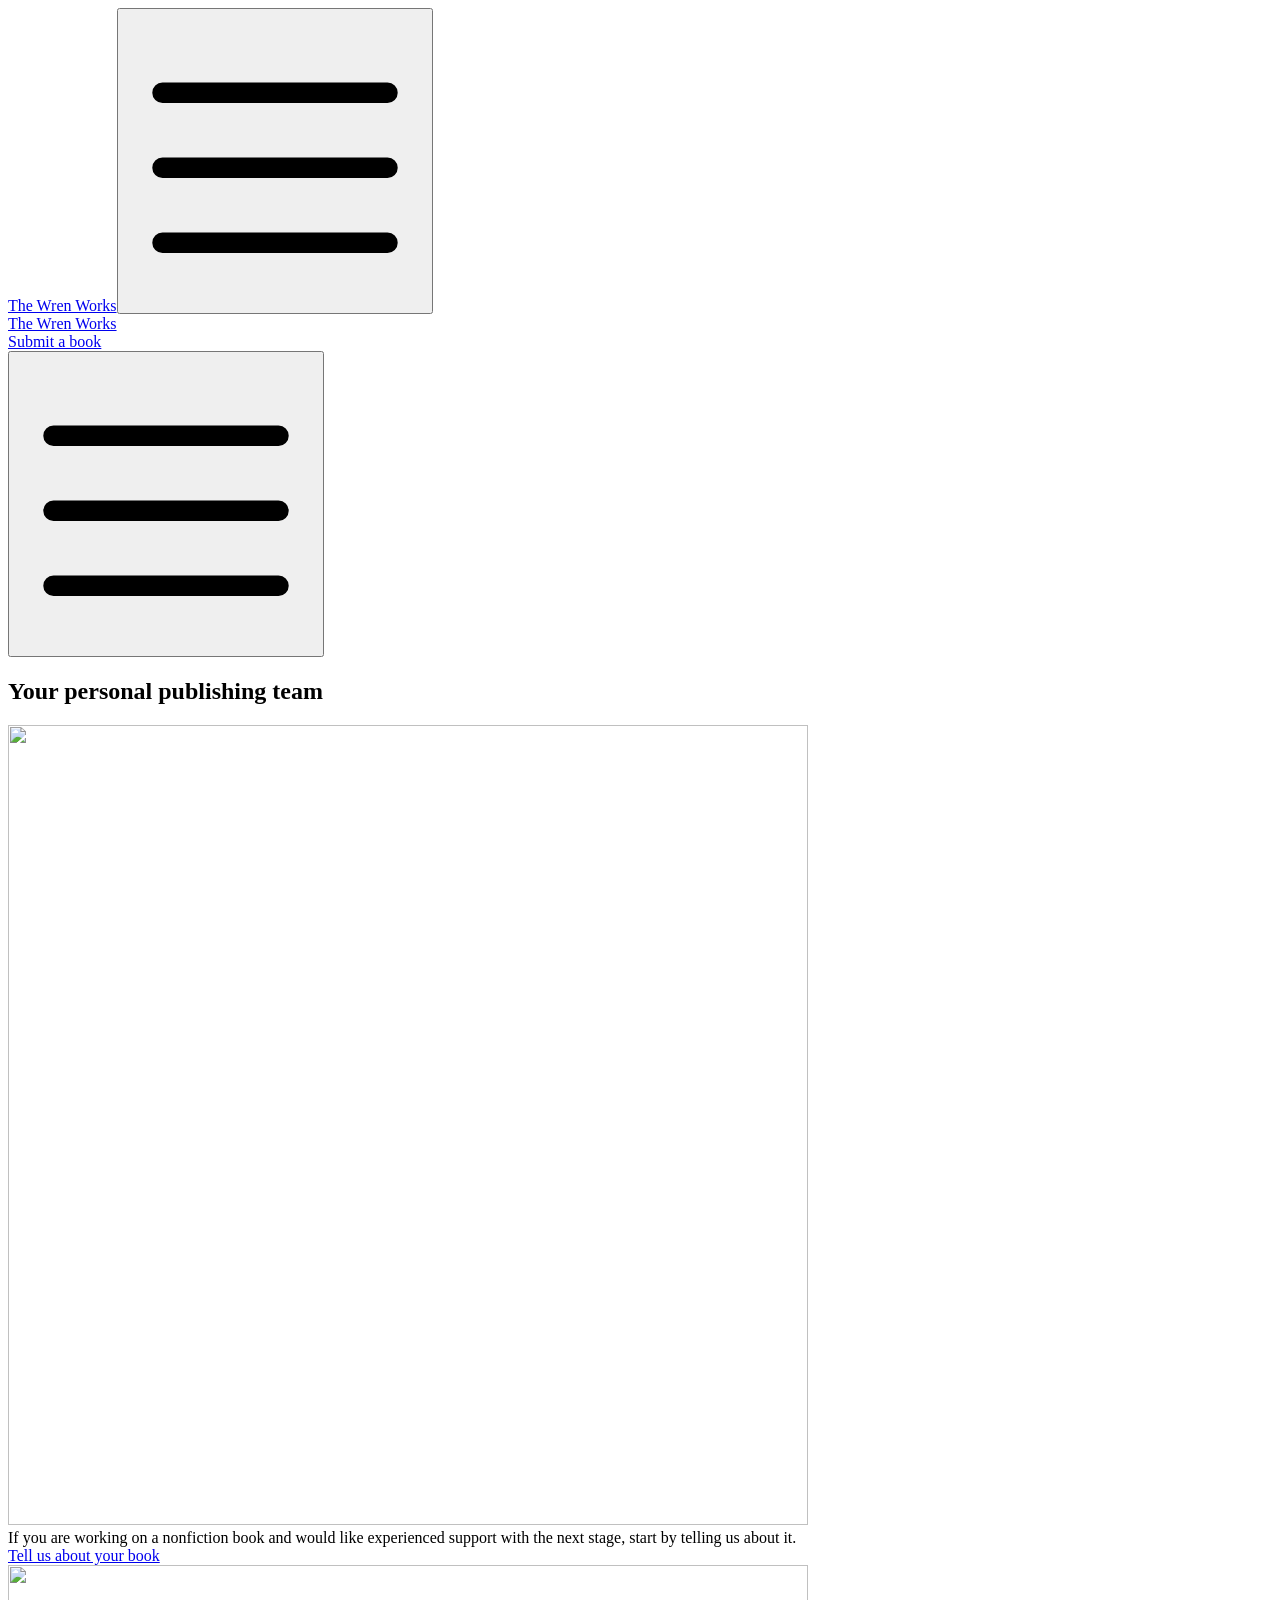
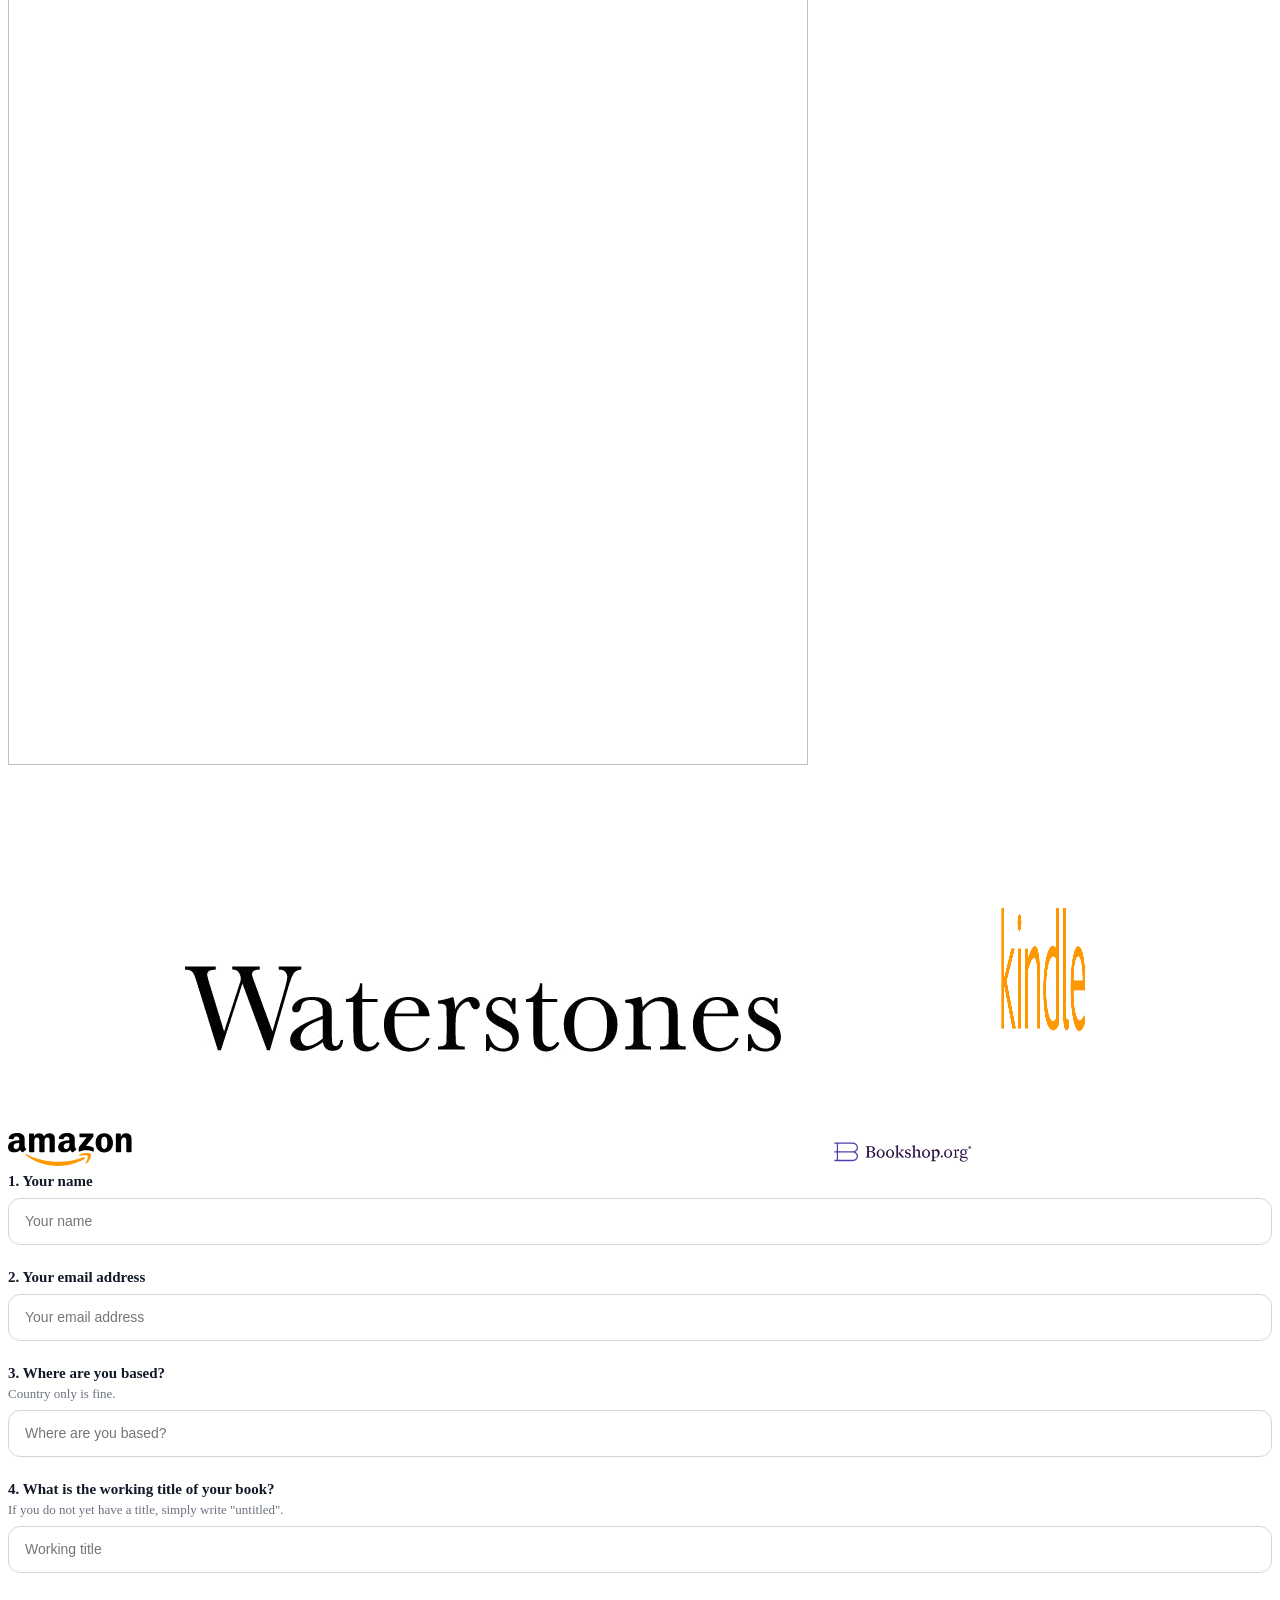
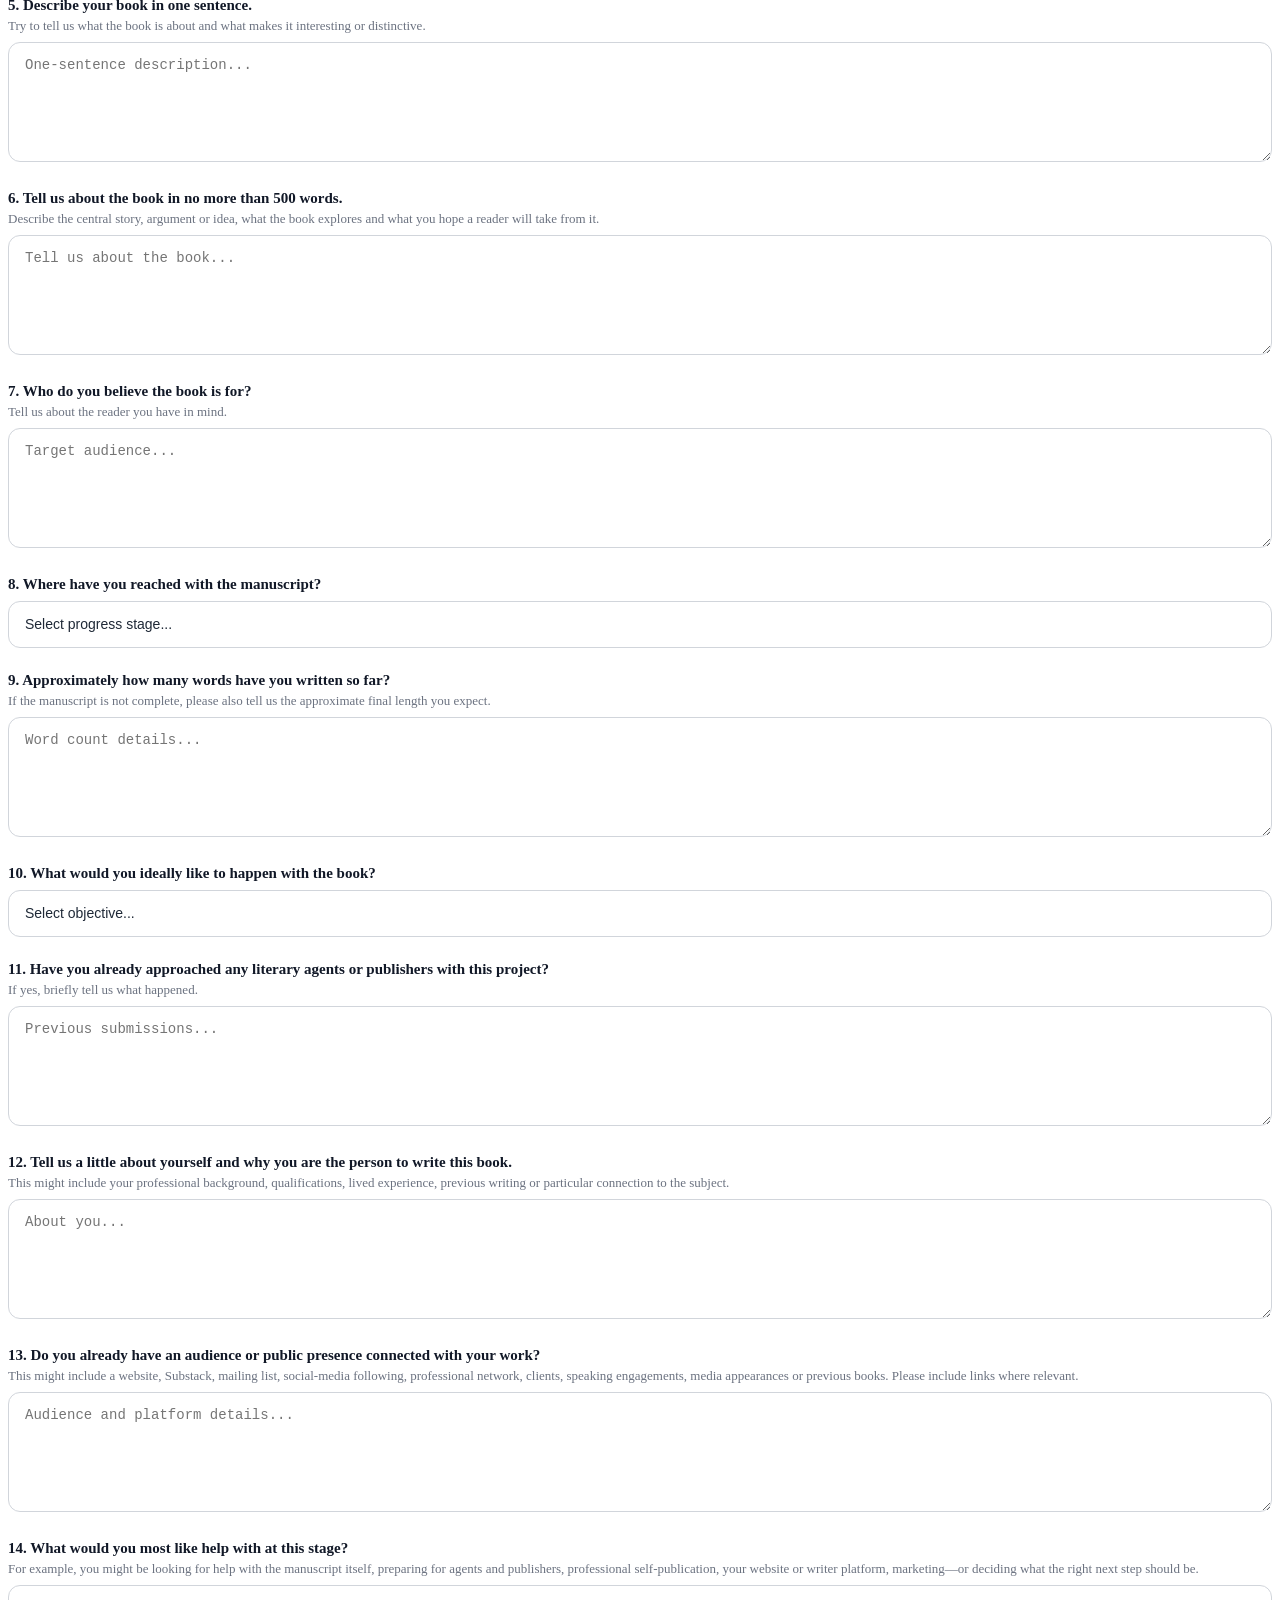
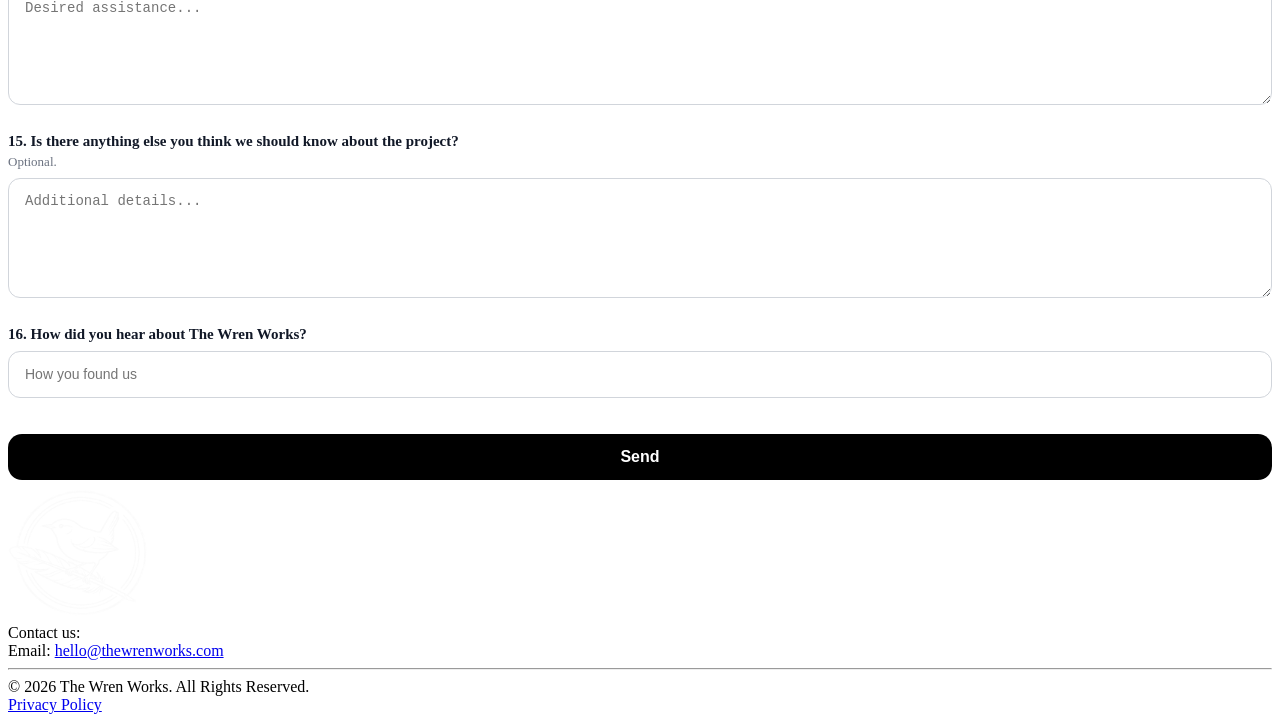
==== commit 3b2ec61c: "Add files via upload" ====
--- a/index.html
+++ b/index.html
@@ -1,4 +1,4 @@
-<!DOCTYPE html><html lang="en" data-ws-project="cc2d0de1-288e-43a6-b0fa-974bebbb24c8" data-ws-version="458" data-ws-last-published="2026-10-09T20:30:32.327Z"><head><link rel="stylesheet" type="text/css" href="/assets/static/app_generated_index-6937cd5a.IoZqOXmQ.css"><meta charSet="UTF-8"/><meta name="viewport" content="width=device-width,initial-scale=1"/><link rel="preload" as="image" imageSrcSet="/assets/logo_TXKBONAHJlMzv4u5fhobM.png 16w, /assets/logo_TXKBONAHJlMzv4u5fhobM.png 32w, /assets/logo_TXKBONAHJlMzv4u5fhobM.png 48w, /assets/logo_TXKBONAHJlMzv4u5fhobM.png 64w, /assets/logo_TXKBONAHJlMzv4u5fhobM.png 96w, /assets/logo_TXKBONAHJlMzv4u5fhobM.png 128w, /assets/logo_TXKBONAHJlMzv4u5fhobM.png 256w, /assets/logo_TXKBONAHJlMzv4u5fhobM.png 384w, /assets/logo_TXKBONAHJlMzv4u5fhobM.png 640w, /assets/logo_TXKBONAHJlMzv4u5fhobM.png 750w, /assets/logo_TXKBONAHJlMzv4u5fhobM.png 828w, /assets/logo_TXKBONAHJlMzv4u5fhobM.png 1080w, /assets/logo_TXKBONAHJlMzv4u5fhobM.png 1200w, /assets/logo_TXKBONAHJlMzv4u5fhobM.png 1920w, /assets/logo_TXKBONAHJlMzv4u5fhobM.png 2048w" imageSizes="100vw"/><script async="" src="https://www.googletagmanager.com/gtag/js?id=G-954B76QLNG"></script><link rel="icon" href="/assets/The_Wren_Works_-_Logo_Transparent_square_VE-O6IhaY5iwHEhUVVaoV.png"/><link rel="preload" href="/assets/Lora-SemiBold_znw0nXS5wxOOpre-IOLf3.ttf" as="font" crossorigin="anonymous"/><link rel="preload" href="/assets/Lora-Medium_MLIfZySnlmDybAi4Fa-6B.ttf" as="font" crossorigin="anonymous"/><link rel="preload" href="/assets/Lora-BoldItalic_Gi897ydtL71wCxP0ZiwmR.ttf" as="font" crossorigin="anonymous"/><link rel="preload" href="/assets/Lora-MediumItalic_n7nVDHxsIgPP_UWSItA-U.ttf" as="font" crossorigin="anonymous"/><link rel="preload" href="/assets/Lora-Regular_C_TjQ6ZStoAsZDpQfTFe5.ttf" as="font" crossorigin="anonymous"/><link rel="preload" href="/assets/Lora-Italic-VariableFont_wght_oUsFwrGcsn1EwSscNb-XW.ttf" as="font" crossorigin="anonymous"/><link rel="preload" href="/assets/Lora-Bold_uh8MZzUZxP8kTWY_SK-nz.ttf" as="font" crossorigin="anonymous"/><link rel="preload" href="/assets/Lora-SemiBoldItalic_jOxKkHY4I21WDI2kAKfRw.ttf" as="font" crossorigin="anonymous"/><link rel="preload" href="/assets/Lora-VariableFont_wght_aYn2qdmpTzmwDis5Dptac.ttf" as="font" crossorigin="anonymous"/><link rel="preload" href="/assets/Lora-Italic_HtMKkSyhNpXAZKQBkb8YR.ttf" as="font" crossorigin="anonymous"/><meta property="og:url" content="https://url/"/><meta property="og:title" content="The Wren Works"/><meta property="og:type" content="website"/><meta property="og:site_name" content="The Wren Works"/><meta name="description" content="Writing and publishing advice from a non-fiction literary agency and book coaching team specialising in self-help, spirituality, personal development and wellbeing."/><meta property="og:description" content="Writing and publishing advice from a non-fiction literary agency and book coaching team specialising in self-help, spirituality, personal development and wellbeing."/><meta property="og:image" content="/assets/logo_TXKBONAHJlMzv4u5fhobM.png"/><meta property="twitter:card" content="summary_large_image"/><title>The Wren Works</title><script type="application/ld+json">{
+<!DOCTYPE html><html lang="en" data-ws-project="cc2d0de1-288e-43a6-b0fa-974bebbb24c8" data-ws-version="488" data-ws-last-published="2026-10-12T11:32:56.009Z"><head><link rel="stylesheet" type="text/css" href="/assets/static/app_generated_index-6937cd5a.tWIMLn9Y.css"><meta charSet="UTF-8"/><meta name="viewport" content="width=device-width,initial-scale=1"/><link rel="preload" as="image" imageSrcSet="/assets/The_Wren_Works_Logo_Blue_Transparent_Square_hXqft4OAI6tB1lydHX_5r.png 16w, /assets/The_Wren_Works_Logo_Blue_Transparent_Square_hXqft4OAI6tB1lydHX_5r.png 32w, /assets/The_Wren_Works_Logo_Blue_Transparent_Square_hXqft4OAI6tB1lydHX_5r.png 48w, /assets/The_Wren_Works_Logo_Blue_Transparent_Square_hXqft4OAI6tB1lydHX_5r.png 64w, /assets/The_Wren_Works_Logo_Blue_Transparent_Square_hXqft4OAI6tB1lydHX_5r.png 96w, /assets/The_Wren_Works_Logo_Blue_Transparent_Square_hXqft4OAI6tB1lydHX_5r.png 128w, /assets/The_Wren_Works_Logo_Blue_Transparent_Square_hXqft4OAI6tB1lydHX_5r.png 256w, /assets/The_Wren_Works_Logo_Blue_Transparent_Square_hXqft4OAI6tB1lydHX_5r.png 384w, /assets/The_Wren_Works_Logo_Blue_Transparent_Square_hXqft4OAI6tB1lydHX_5r.png 640w, /assets/The_Wren_Works_Logo_Blue_Transparent_Square_hXqft4OAI6tB1lydHX_5r.png 750w, /assets/The_Wren_Works_Logo_Blue_Transparent_Square_hXqft4OAI6tB1lydHX_5r.png 828w, /assets/The_Wren_Works_Logo_Blue_Transparent_Square_hXqft4OAI6tB1lydHX_5r.png 1080w, /assets/The_Wren_Works_Logo_Blue_Transparent_Square_hXqft4OAI6tB1lydHX_5r.png 1200w, /assets/The_Wren_Works_Logo_Blue_Transparent_Square_hXqft4OAI6tB1lydHX_5r.png 1920w" imageSizes="100vw"/><script async="" src="https://www.googletagmanager.com/gtag/js?id=G-954B76QLNG"></script><link rel="icon" href="/assets/The_Wren_Works_-_Logo_Transparent_square_VE-O6IhaY5iwHEhUVVaoV.png"/><link rel="preload" href="/assets/Lora-SemiBold_znw0nXS5wxOOpre-IOLf3.ttf" as="font" crossorigin="anonymous"/><link rel="preload" href="/assets/Lora-Medium_MLIfZySnlmDybAi4Fa-6B.ttf" as="font" crossorigin="anonymous"/><link rel="preload" href="/assets/Lora-BoldItalic_Gi897ydtL71wCxP0ZiwmR.ttf" as="font" crossorigin="anonymous"/><link rel="preload" href="/assets/Lora-MediumItalic_n7nVDHxsIgPP_UWSItA-U.ttf" as="font" crossorigin="anonymous"/><link rel="preload" href="/assets/Lora-Regular_C_TjQ6ZStoAsZDpQfTFe5.ttf" as="font" crossorigin="anonymous"/><link rel="preload" href="/assets/Lora-Italic-VariableFont_wght_oUsFwrGcsn1EwSscNb-XW.ttf" as="font" crossorigin="anonymous"/><link rel="preload" href="/assets/Lora-Bold_uh8MZzUZxP8kTWY_SK-nz.ttf" as="font" crossorigin="anonymous"/><link rel="preload" href="/assets/Lora-SemiBoldItalic_jOxKkHY4I21WDI2kAKfRw.ttf" as="font" crossorigin="anonymous"/><link rel="preload" href="/assets/Lora-VariableFont_wght_aYn2qdmpTzmwDis5Dptac.ttf" as="font" crossorigin="anonymous"/><link rel="preload" href="/assets/Lora-Italic_HtMKkSyhNpXAZKQBkb8YR.ttf" as="font" crossorigin="anonymous"/><meta property="og:url" content="https://url/copy-1"/><meta property="og:title" content="The Wren Works"/><meta property="og:type" content="website"/><meta property="og:site_name" content="The Wren Works"/><meta name="robots" content="noindex, nofollow"/><meta name="description" content="Writing and publishing advice from a non-fiction literary agency and book coaching team specialising in self-help, spirituality, personal development and wellbeing."/><meta property="og:description" content="Writing and publishing advice from a non-fiction literary agency and book coaching team specialising in self-help, spirituality, personal development and wellbeing."/><meta property="og:image" content="/assets/logo_TXKBONAHJlMzv4u5fhobM.png"/><meta property="twitter:card" content="summary_large_image"/><title>The Wren Works</title><script type="application/ld+json">{
   "@context": "https://schema.org",
   "@type": "WebSite",
   "name": "The Wren Works"
@@ -8,7 +8,7 @@
   gtag('js', new Date());
 
   gtag('config', 'G-954B76QLNG');
-</script></head><body class="w-body c1eefflm c1njz4ho"><div class="w-box c1njz4ho"><div style="display:contents"><div style="display:contents"><div style="display:contents"><div style="display:contents"></div></div><nav class="w-box cayvxmk c1g94nmz crvgmco c1tf9l6w cv8vzg6 c1ixtuxv ccdo1v8 c13rtvuj c1uup4ib c1x05l0l c1djcjaj cqjnlda c1x7t933 c7qy5pm c1buloke cmfd5ud"><a aria-current="page" class="w-link c1je04uq c7qy5pm cveejg9 ce9lonv cjrw7s3 c1cwnbqk c3s7c98 c1g6iaa7 cooi6gp cvnld01 ckrvz9r c1lsgh5b c1qcot4p cpta1gi c1964qkb c44tjbl c4scbcq cas8w64 clxubi1 cs2d5f8 ci146ui cv2l5av c1yq2yfl active" href="/"><span class="w-element c4je3xh">The Wren Works</span></a><div aria-label="Main navigation" class="w-box c1s05uw2 ccdo1v8 c13rtvuj c7qy5pm cveejg9 czlac5t cw1hgdq c19x3wtq c1j8oni9 c1u1y1hi ccf6y70 cy84l6z cd9nun1"><div style="display:contents"><div style="display:contents"></div></div></div><button type="button" aria-label="Open mobile menu" class="w-button c9tqjor c1pyzt8a c13lg4le c1rxb296 c1brvc39 c1sldssk c4scbcq cingnp7 c129xu9s c1kmctzp c1khjqz8 c1dmftlc cl32jmb c1cmte77 cdnfkux c1cgelw4 ctwn8xu ci146ui cv2l5av c122a9ww cjhjwdh cwlaefo c1wlopdx c1fm6mf0 cwomxg0 c1g5e5t8 c100mxn2 c118kcqx c1jzcjja c33qspo c19h5d9z c1whdfmb c1h4rosp citwlrj cgpvt0p cn8xhuh c7oijxz" aria-haspopup="dialog" aria-expanded="false" aria-controls="radix-:Rsm:" data-state="closed"><div class="w-html-embed"><svg xmlns="http://www.w3.org/2000/svg" viewBox="0 0 22 22" fill="currentColor" width="100%" height="100%" style="display: block;"><path fill-rule="evenodd" d="M2 5.998a.75.75 0 0 1 .75-.75h16.5a.75.75 0 0 1 0 1.5H2.75a.75.75 0 0 1-.75-.75Zm0 5.5a.75.75 0 0 1 .75-.75h16.5a.75.75 0 0 1 0 1.5H2.75a.75.75 0 0 1-.75-.75Zm0 5.5a.75.75 0 0 1 .75-.75h16.5a.75.75 0 0 1 0 1.5H2.75a.75.75 0 0 1-.75-.75Z" clip-rule="evenodd"/></svg></div></button></nav><div class="w-html-embed"><style>
+</script></head><body class="w-body c1eefflm c1njz4ho"><div class="w-box c1njz4ho"><div style="display:contents"><div style="display:contents"><div style="display:contents"><div style="display:contents"></div></div><nav class="w-box cayvxmk c1g94nmz crvgmco c1tf9l6w cv8vzg6 c1ixtuxv ccdo1v8 c13rtvuj c1uup4ib c1x05l0l cnt8zja cqjnlda c1x7t933 c7qy5pm c1buloke cmfd5ud"><a class="w-link ccdo1v8 czfl3ei cnt8zja ce9lonv cjrw7s3 c1cwnbqk c3s7c98 c1g6iaa7 cooi6gp cvnld01 ckrvz9r c1lsgh5b c1qcot4p cpta1gi c1964qkb c44tjbl c4scbcq csdn0eq cas8w64 clxubi1 cs2d5f8 ci146ui cv2l5av c1yq2yfl" href="/"><span class="w-element c4je3xh c1t6bzlg ccdo1v8 czfl3ei cveejg9">The Wren Works</span></a><button type="button" aria-label="Open mobile menu" class="w-button c9tqjor c1pyzt8a c13lg4le c1rxb296 c1brvc39 c1sldssk c4scbcq cingnp7 c129xu9s c1kmctzp c1khjqz8 c1dmftlc cl32jmb c1cmte77 cdnfkux c1cgelw4 ctwn8xu ci146ui cv2l5av c122a9ww cjhjwdh cwlaefo c1wlopdx c1fm6mf0 cwomxg0 c1g5e5t8 c100mxn2 c118kcqx c1jzcjja c33qspo c19h5d9z c1whdfmb c1h4rosp citwlrj cgpvt0p cn8xhuh c7oijxz" aria-haspopup="dialog" aria-expanded="false" aria-controls="radix-:R18m:" data-state="closed"><div class="w-html-embed"><svg xmlns="http://www.w3.org/2000/svg" viewBox="0 0 22 22" fill="currentColor" width="100%" height="100%" style="display: block;"><path fill-rule="evenodd" d="M2 5.998a.75.75 0 0 1 .75-.75h16.5a.75.75 0 0 1 0 1.5H2.75a.75.75 0 0 1-.75-.75Zm0 5.5a.75.75 0 0 1 .75-.75h16.5a.75.75 0 0 1 0 1.5H2.75a.75.75 0 0 1-.75-.75Zm0 5.5a.75.75 0 0 1 .75-.75h16.5a.75.75 0 0 1 0 1.5H2.75a.75.75 0 0 1-.75-.75Z" clip-rule="evenodd"/></svg></div></button></nav><div class="w-html-embed"><style>
   /* Remove preset margins on paragraphs. Margins on other elements, such as headings, are moved via Tokens. */
   p {
     margin: 0;
@@ -17,169 +17,246 @@
   * {
     scroll-behavior: smooth;
   }
-</style></div></div></div><main class="w-box"><section class="w-box c1hzitv3 c1lb8i4l c1964qkb"><div class="w-box cayvxmk c1g94nmz crvgmco c1tf9l6w cv8vzg6 c1ixtuxv c1t9vn71 c1o768ho c1uup4ib c1x05l0l c1xucrmt c1buloke cmfd5ud ct10b74 cy84l6z"><div class="w-box ccdo1v8 c1o768ho czfl3ei cnt8zja czlac5t cw1hgdq"><h1 class="w-heading cmjvuci c10mfbj2 cx6x4m7 c44tjbl cio9130">Your personal publishing team</h1><div class="w-box cdnfkux c100mxn2"><div style="display:contents"><div style="display:contents"><img class="w-image ccdo1v8 cggs2ta" alt="" width="1024" height="559" sizes="100vw" srcSet="/assets/logo_TXKBONAHJlMzv4u5fhobM.png 16w, /assets/logo_TXKBONAHJlMzv4u5fhobM.png 32w, /assets/logo_TXKBONAHJlMzv4u5fhobM.png 48w, /assets/logo_TXKBONAHJlMzv4u5fhobM.png 64w, /assets/logo_TXKBONAHJlMzv4u5fhobM.png 96w, /assets/logo_TXKBONAHJlMzv4u5fhobM.png 128w, /assets/logo_TXKBONAHJlMzv4u5fhobM.png 256w, /assets/logo_TXKBONAHJlMzv4u5fhobM.png 384w, /assets/logo_TXKBONAHJlMzv4u5fhobM.png 640w, /assets/logo_TXKBONAHJlMzv4u5fhobM.png 750w, /assets/logo_TXKBONAHJlMzv4u5fhobM.png 828w, /assets/logo_TXKBONAHJlMzv4u5fhobM.png 1080w, /assets/logo_TXKBONAHJlMzv4u5fhobM.png 1200w, /assets/logo_TXKBONAHJlMzv4u5fhobM.png 1920w, /assets/logo_TXKBONAHJlMzv4u5fhobM.png 2048w" src="/assets/logo_TXKBONAHJlMzv4u5fhobM.png" decoding="async" loading="eager"/></div></div></div><p class="w-paragraph c1r7vju">If you are working on a nonfiction book and would like experienced support with the next stage, start by telling us about it.</p><a class="w-link c9tqjor c7we0se c13lg4le c1rxb296 c1brvc39 c1sldssk c4scbcq cingnp7 c129xu9s c1kmctzp c1khjqz8 c1dmftlc cl32jmb c1cmte77 c1njz4ho c1cgelw4 ctwn8xu ci146ui cv2l5av c122a9ww cjhjwdh cwlaefo c1wlopdx c1fm6mf0 cwomxg0 c13o6rn9 cgpvt0p" href="/#contact">Tell us about your book</a></div><div class="w-box ccdo1v8 c7qy5pm cnt8zja c1o768ho cd9nun1"><div style="display:contents"><div style="display:contents"><img class="w-image ccdo1v8 cggs2ta" alt="" width="1024" height="559" sizes="100vw" srcSet="/assets/logo_TXKBONAHJlMzv4u5fhobM.png 16w, /assets/logo_TXKBONAHJlMzv4u5fhobM.png 32w, /assets/logo_TXKBONAHJlMzv4u5fhobM.png 48w, /assets/logo_TXKBONAHJlMzv4u5fhobM.png 64w, /assets/logo_TXKBONAHJlMzv4u5fhobM.png 96w, /assets/logo_TXKBONAHJlMzv4u5fhobM.png 128w, /assets/logo_TXKBONAHJlMzv4u5fhobM.png 256w, /assets/logo_TXKBONAHJlMzv4u5fhobM.png 384w, /assets/logo_TXKBONAHJlMzv4u5fhobM.png 640w, /assets/logo_TXKBONAHJlMzv4u5fhobM.png 750w, /assets/logo_TXKBONAHJlMzv4u5fhobM.png 828w, /assets/logo_TXKBONAHJlMzv4u5fhobM.png 1080w, /assets/logo_TXKBONAHJlMzv4u5fhobM.png 1200w, /assets/logo_TXKBONAHJlMzv4u5fhobM.png 1920w, /assets/logo_TXKBONAHJlMzv4u5fhobM.png 2048w" src="/assets/logo_TXKBONAHJlMzv4u5fhobM.png" decoding="async" loading="eager"/></div></div></div></div></section><section id="contact" class="w-box c1hzitv3 c1lb8i4l"><div class="w-box cayvxmk c1g94nmz crvgmco c1tf9l6w cv8vzg6 c1ixtuxv ccdo1v8 c1o768ho c1p1oiur crsj5vb c1buloke cmfd5ud"><div class="w-box c5vt19m cy4x23 cora95j c1v3bltv c1mgzkic c1va8b1i c10llp0q cf8swuh cmochtn cygquf9 c1dcexo6 cef5mjv ctsfn51 c1isgihs"><div class="w-html-embed"><style>
-  .wren-form-container { max-width: 640px; margin: 0 auto; font-family: system-ui, -apple-system, BlinkMacSystemFont, "Segoe UI", Roboto, sans-serif; color: #111827; }
-  .wren-field-group { margin-bottom: 24px; }
-  .wren-label { display: block; font-size: 15px; font-weight: 600; margin-bottom: 8px; color: #111827; }
-  .wren-sublabel { display: block; font-size: 13px; color: #6b7280; margin-top: -4px; margin-bottom: 8px; font-weight: normal; }
-  .wren-input, .wren-textarea, .wren-select { width: 100%; padding: 12px 16px; font-size: 14px; line-height: 1.5; color: #1f2937; background-color: #ffffff; border: 1px solid #d1d5db; border-radius: 12px; box-sizing: border-box; transition: border-color 0.15s ease-in-out, box-shadow 0.15s ease-in-out; outline: none; }
-  .wren-textarea { min-height: 120px; resize: vertical; }
-  .wren-select { appearance: none; background-image: url("data:image/svg+xml;charset=UTF-8,%3csvg xmlns='http://www.w3.org/2000/svg' viewBox='0 0 24 24' fill='none' stroke='%236b7280' stroke-width='2' stroke-linecap='round' stroke-linejoin='round'%3e%3cpolyline points='6 9 12 15 18 9'%3e%3c/polyline%3e%3c/svg%3e"); background-repeat: no-repeat; background-position: right 14px center; background-size: 16px; padding-right: 40px; }
-  .wren-input:focus, .wren-textarea:focus, .wren-select:focus { border-color: #000000; box-shadow: 0 0 0 1px #000000; }
-  .wren-button { width: 100%; background-color: #000000; color: #ffffff; font-size: 16px; font-weight: 600; padding: 14px 24px; border: none; border-radius: 14px; cursor: pointer; margin-top: 12px; transition: opacity 0.15s ease; }
-  .wren-button:hover { opacity: 0.9; }
-  .wren-button:disabled { opacity: 0.6; cursor: default; }
-  .wren-thanks { display: none; text-align: center; padding: 48px 24px; border: 1px solid #d1d5db; border-radius: 16px; }
-  .wren-thanks h3 { font-size: 22px; font-weight: 700; margin: 0 0 12px; color: #111827; }
-  .wren-thanks p { font-size: 16px; line-height: 1.6; margin: 0; color: #374151; }
+</style></div></div></div><nav class="w-box cayvxmk c1g94nmz crvgmco c1tf9l6w cv8vzg6 c1ixtuxv ccdo1v8 c13rtvuj c1uup4ib c1x05l0l c1djcjaj cqjnlda c1x7t933 c7qy5pm c1buloke cmfd5ud"><a class="w-link c1je04uq c7qy5pm cveejg9 ce9lonv cjrw7s3 c1cwnbqk c3s7c98 c1g6iaa7 cooi6gp cvnld01 ckrvz9r c1lsgh5b c1qcot4p cpta1gi c1964qkb c44tjbl c4scbcq cas8w64 clxubi1 cs2d5f8 ci146ui cv2l5av c1yq2yfl" href="/"><span class="w-element c4je3xh">The Wren Works</span></a><div aria-label="Main navigation" class="w-box c1s05uw2 ccdo1v8 c13rtvuj c7qy5pm cveejg9 czlac5t cw1hgdq c19x3wtq c1j8oni9 c1u1y1hi ccf6y70 cy84l6z cd9nun1"><div style="display:contents"><div style="display:contents"></div></div><a class="w-link c1suzd87 csudl2l c13lg4le c1rxb296 c1brvc39 c1sldssk c4scbcq cingnp7 c129xu9s c1kmctzp c1khjqz8 c1dmftlc cl32jmb c1cmte77 c1h731ja c1gi8jfc ctwn8xu ci146ui cv2l5av c122a9ww cjhjwdh cwlaefo c1wlopdx c1fm6mf0 cwomxg0 c13o6rn9 cgpvt0p" href="/#contact">Submit a book</a></div><button type="button" aria-label="Open mobile menu" class="w-button c9tqjor c1pyzt8a c13lg4le c1rxb296 c1brvc39 c1sldssk c4scbcq cingnp7 c129xu9s c1kmctzp c1khjqz8 c1dmftlc cl32jmb c1cmte77 cdnfkux c1cgelw4 ctwn8xu ci146ui cv2l5av c122a9ww cjhjwdh cwlaefo c1wlopdx c1fm6mf0 cwomxg0 c1g5e5t8 c100mxn2 c118kcqx c1jzcjja c33qspo c19h5d9z c1whdfmb c1h4rosp citwlrj cgpvt0p cn8xhuh c7oijxz" aria-haspopup="dialog" aria-expanded="false" aria-controls="radix-:Rd6:" data-state="closed"><div class="w-html-embed"><svg xmlns="http://www.w3.org/2000/svg" viewBox="0 0 22 22" fill="currentColor" width="100%" height="100%" style="display: block;"><path fill-rule="evenodd" d="M2 5.998a.75.75 0 0 1 .75-.75h16.5a.75.75 0 0 1 0 1.5H2.75a.75.75 0 0 1-.75-.75Zm0 5.5a.75.75 0 0 1 .75-.75h16.5a.75.75 0 0 1 0 1.5H2.75a.75.75 0 0 1-.75-.75Zm0 5.5a.75.75 0 0 1 .75-.75h16.5a.75.75 0 0 1 0 1.5H2.75a.75.75 0 0 1-.75-.75Z" clip-rule="evenodd"/></svg></div></button></nav><main class="w-box"><section class="w-box c1hzitv3 c1lb8i4l c1964qkb"><div class="w-box cayvxmk c1g94nmz crvgmco c1tf9l6w cv8vzg6 c1ixtuxv c1t9vn71 c1o768ho c1uup4ib c1x05l0l c1xucrmt c1buloke cmfd5ud ct10b74 cy84l6z"><div class="w-box ccdo1v8 c1o768ho czfl3ei cnt8zja czlac5t cw1hgdq"><h1 class="w-heading cmjvuci c10mfbj2 cx6x4m7 c44tjbl">Your personal publishing team</h1><div class="w-box cdnfkux c100mxn2"><div style="display:contents"><div style="display:contents"><img class="w-image ccdo1v8 cggs2ta cgm7k08" alt="" width="800" height="800" sizes="100vw" srcSet="/assets/The_Wren_Works_Logo_Blue_Transparent_Square_hXqft4OAI6tB1lydHX_5r.png 16w, /assets/The_Wren_Works_Logo_Blue_Transparent_Square_hXqft4OAI6tB1lydHX_5r.png 32w, /assets/The_Wren_Works_Logo_Blue_Transparent_Square_hXqft4OAI6tB1lydHX_5r.png 48w, /assets/The_Wren_Works_Logo_Blue_Transparent_Square_hXqft4OAI6tB1lydHX_5r.png 64w, /assets/The_Wren_Works_Logo_Blue_Transparent_Square_hXqft4OAI6tB1lydHX_5r.png 96w, /assets/The_Wren_Works_Logo_Blue_Transparent_Square_hXqft4OAI6tB1lydHX_5r.png 128w, /assets/The_Wren_Works_Logo_Blue_Transparent_Square_hXqft4OAI6tB1lydHX_5r.png 256w, /assets/The_Wren_Works_Logo_Blue_Transparent_Square_hXqft4OAI6tB1lydHX_5r.png 384w, /assets/The_Wren_Works_Logo_Blue_Transparent_Square_hXqft4OAI6tB1lydHX_5r.png 640w, /assets/The_Wren_Works_Logo_Blue_Transparent_Square_hXqft4OAI6tB1lydHX_5r.png 750w, /assets/The_Wren_Works_Logo_Blue_Transparent_Square_hXqft4OAI6tB1lydHX_5r.png 828w, /assets/The_Wren_Works_Logo_Blue_Transparent_Square_hXqft4OAI6tB1lydHX_5r.png 1080w, /assets/The_Wren_Works_Logo_Blue_Transparent_Square_hXqft4OAI6tB1lydHX_5r.png 1200w, /assets/The_Wren_Works_Logo_Blue_Transparent_Square_hXqft4OAI6tB1lydHX_5r.png 1920w" src="/assets/The_Wren_Works_Logo_Blue_Transparent_Square_hXqft4OAI6tB1lydHX_5r.png" decoding="async" loading="eager"/></div></div></div><p class="w-paragraph c1r7vju">If you are working on a nonfiction book and would like experienced support with the next stage, start by telling us about it.</p><a class="w-link c9tqjor c1pyzt8a c13lg4le c1rxb296 c1brvc39 c1sldssk c4scbcq cingnp7 c129xu9s c1kmctzp c1khjqz8 c1dmftlc cl32jmb c1cmte77 c1njz4ho c1cgelw4 ctwn8xu ci146ui cv2l5av c122a9ww cjhjwdh cwlaefo c1wlopdx c1fm6mf0 cwomxg0 c13o6rn9 cgpvt0p" href="/#contact">Tell us about your book</a></div><div class="w-box ccdo1v8 c7qy5pm cnt8zja c1o768ho cd9nun1"><div style="display:contents"><div style="display:contents"><img class="w-image ccdo1v8 cggs2ta cgm7k08" alt="" width="800" height="800" sizes="100vw" srcSet="/assets/The_Wren_Works_Logo_Blue_Transparent_Square_hXqft4OAI6tB1lydHX_5r.png 16w, /assets/The_Wren_Works_Logo_Blue_Transparent_Square_hXqft4OAI6tB1lydHX_5r.png 32w, /assets/The_Wren_Works_Logo_Blue_Transparent_Square_hXqft4OAI6tB1lydHX_5r.png 48w, /assets/The_Wren_Works_Logo_Blue_Transparent_Square_hXqft4OAI6tB1lydHX_5r.png 64w, /assets/The_Wren_Works_Logo_Blue_Transparent_Square_hXqft4OAI6tB1lydHX_5r.png 96w, /assets/The_Wren_Works_Logo_Blue_Transparent_Square_hXqft4OAI6tB1lydHX_5r.png 128w, /assets/The_Wren_Works_Logo_Blue_Transparent_Square_hXqft4OAI6tB1lydHX_5r.png 256w, /assets/The_Wren_Works_Logo_Blue_Transparent_Square_hXqft4OAI6tB1lydHX_5r.png 384w, /assets/The_Wren_Works_Logo_Blue_Transparent_Square_hXqft4OAI6tB1lydHX_5r.png 640w, /assets/The_Wren_Works_Logo_Blue_Transparent_Square_hXqft4OAI6tB1lydHX_5r.png 750w, /assets/The_Wren_Works_Logo_Blue_Transparent_Square_hXqft4OAI6tB1lydHX_5r.png 828w, /assets/The_Wren_Works_Logo_Blue_Transparent_Square_hXqft4OAI6tB1lydHX_5r.png 1080w, /assets/The_Wren_Works_Logo_Blue_Transparent_Square_hXqft4OAI6tB1lydHX_5r.png 1200w, /assets/The_Wren_Works_Logo_Blue_Transparent_Square_hXqft4OAI6tB1lydHX_5r.png 1920w" src="/assets/The_Wren_Works_Logo_Blue_Transparent_Square_hXqft4OAI6tB1lydHX_5r.png" decoding="async" loading="eager"/></div></div></div></div></section><section class="w-box c1hzitv3 c1lb8i4l"><div class="w-box cayvxmk c1g94nmz crvgmco c1tf9l6w cv8vzg6 c1ixtuxv ccdo1v8 c1o768ho c1p1oiur crsj5vb c1buloke cmfd5ud"><div class="w-box ccdo1v8 cnt8zja c1p1oiur c1x05l0l cg9rdh0 clq98eg"><img class="w-image c1bzkfr6" alt="Amazon logo" width="125" height="48" sizes="100vw" srcSet="/assets/Company_logo_ilBsKffLgKKrF6pyQmIez.svg 16w, /assets/Company_logo_ilBsKffLgKKrF6pyQmIez.svg 32w, /assets/Company_logo_ilBsKffLgKKrF6pyQmIez.svg 48w, /assets/Company_logo_ilBsKffLgKKrF6pyQmIez.svg 64w, /assets/Company_logo_ilBsKffLgKKrF6pyQmIez.svg 96w, /assets/Company_logo_ilBsKffLgKKrF6pyQmIez.svg 128w, /assets/Company_logo_ilBsKffLgKKrF6pyQmIez.svg 256w" src="/assets/Company_logo_ilBsKffLgKKrF6pyQmIez.svg" decoding="async" loading="lazy"/><img class="w-image c1bzkfr6 chfzoa1 ck7b4pn csdn0eq" alt="" width="700" height="320" sizes="100vw" srcSet="/assets/waterstones-logo_qScTelSYWjg4US7qrMNct.webp 16w, /assets/waterstones-logo_qScTelSYWjg4US7qrMNct.webp 32w, /assets/waterstones-logo_qScTelSYWjg4US7qrMNct.webp 48w, /assets/waterstones-logo_qScTelSYWjg4US7qrMNct.webp 64w, /assets/waterstones-logo_qScTelSYWjg4US7qrMNct.webp 96w, /assets/waterstones-logo_qScTelSYWjg4US7qrMNct.webp 128w, /assets/waterstones-logo_qScTelSYWjg4US7qrMNct.webp 256w, /assets/waterstones-logo_qScTelSYWjg4US7qrMNct.webp 384w, /assets/waterstones-logo_qScTelSYWjg4US7qrMNct.webp 640w, /assets/waterstones-logo_qScTelSYWjg4US7qrMNct.webp 750w, /assets/waterstones-logo_qScTelSYWjg4US7qrMNct.webp 828w, /assets/waterstones-logo_qScTelSYWjg4US7qrMNct.webp 1080w, /assets/waterstones-logo_qScTelSYWjg4US7qrMNct.webp 1200w, /assets/waterstones-logo_qScTelSYWjg4US7qrMNct.webp 1920w" src="/assets/waterstones-logo_qScTelSYWjg4US7qrMNct.webp" decoding="async" loading="lazy"/><img class="w-image c1bzkfr6" alt="" width="140" height="34" sizes="100vw" srcSet="/assets/logo.881e4ae9_J3uJOCC29OtPi2pM7j5kn.svg 16w, /assets/logo.881e4ae9_J3uJOCC29OtPi2pM7j5kn.svg 32w, /assets/logo.881e4ae9_J3uJOCC29OtPi2pM7j5kn.svg 48w, /assets/logo.881e4ae9_J3uJOCC29OtPi2pM7j5kn.svg 64w, /assets/logo.881e4ae9_J3uJOCC29OtPi2pM7j5kn.svg 96w, /assets/logo.881e4ae9_J3uJOCC29OtPi2pM7j5kn.svg 128w, /assets/logo.881e4ae9_J3uJOCC29OtPi2pM7j5kn.svg 256w, /assets/logo.881e4ae9_J3uJOCC29OtPi2pM7j5kn.svg 384w" src="/assets/logo.881e4ae9_J3uJOCC29OtPi2pM7j5kn.svg" decoding="async" loading="lazy"/><img class="w-image c1bzkfr6" alt="" width="140" height="400" sizes="100vw" srcSet="/assets/5eb17297bcc1d00004d8ddfc_(1)_viFgmVlqX3p67Xty-1W1u.png 16w, /assets/5eb17297bcc1d00004d8ddfc_(1)_viFgmVlqX3p67Xty-1W1u.png 32w, /assets/5eb17297bcc1d00004d8ddfc_(1)_viFgmVlqX3p67Xty-1W1u.png 48w, /assets/5eb17297bcc1d00004d8ddfc_(1)_viFgmVlqX3p67Xty-1W1u.png 64w, /assets/5eb17297bcc1d00004d8ddfc_(1)_viFgmVlqX3p67Xty-1W1u.png 96w, /assets/5eb17297bcc1d00004d8ddfc_(1)_viFgmVlqX3p67Xty-1W1u.png 128w, /assets/5eb17297bcc1d00004d8ddfc_(1)_viFgmVlqX3p67Xty-1W1u.png 256w, /assets/5eb17297bcc1d00004d8ddfc_(1)_viFgmVlqX3p67Xty-1W1u.png 384w" src="/assets/5eb17297bcc1d00004d8ddfc_(1)_viFgmVlqX3p67Xty-1W1u.png" decoding="async" loading="lazy"/></div></div></section><section id="contact" class="w-box c1hzitv3 c1lb8i4l"><div class="w-box cayvxmk c1g94nmz crvgmco c1tf9l6w cv8vzg6 c1ixtuxv ccdo1v8 c1o768ho c1p1oiur crsj5vb c1buloke cmfd5ud"><div class="w-box c5vt19m cy4x23 cora95j c1v3bltv c1p24nhv c1va8b1i c10llp0q cf8swuh cmochtn cygquf9 c1dcexo6 cef5mjv ctsfn51 c1isgihs"><form class="w-webhook-form c17audmm"><div class="w-box ccdo1v8 c1o768ho c8bc689 cx1slgp"><div class="w-html-embed"><style>
+  .wren-form-container {
+    max-width: 640px;
+    margin: 0 auto;
+    font-family: system-ui, -apple-system, BlinkMacSystemFont, "Segoe UI", Roboto, sans-serif;
+    color: #111827;
+  }
+
+  .wren-field-group {
+    margin-bottom: 24px;
+  }
+
+  .wren-label {
+    display: block;
+    font-size: 15px;
+    font-weight: 600;
+    margin-bottom: 8px;
+    color: #111827;
+  }
+
+  .wren-sublabel {
+    display: block;
+    font-size: 13px;
+    color: #6b7280;
+    margin-top: -4px;
+    margin-bottom: 8px;
+    font-weight: normal;
+  }
+
+  .wren-input,
+  .wren-textarea,
+  .wren-select {
+    width: 100%;
+    padding: 12px 16px;
+    font-size: 14px;
+    line-height: 1.5;
+    color: #1f2937;
+    background-color: #ffffff;
+    border: 1px solid #d1d5db;
+    border-radius: 12px;
+    box-sizing: border-box;
+    transition: border-color 0.15s ease-in-out, box-shadow 0.15s ease-in-out;
+    outline: none;
+  }
+
+  .wren-textarea {
+    min-height: 120px;
+    resize: vertical;
+  }
+
+  .wren-select {
+    appearance: none;
+    background-image: url("data:image/svg+xml;charset=UTF-8,%3csvg xmlns='http://www.w3.org/2000/svg' viewBox='0 0 24 24' fill='none' stroke='%3c6b7280' stroke-width='2' stroke-linecap='round' stroke-linejoin='round'%3e%3cpolyline points='6 9 12 15 18 9'%3e%3c/polyline%3e%3c/svg%3e");
+    background-repeat: no-repeat;
+    background-position: right 14px center;
+    background-size: 16px;
+    padding-right: 40px;
+  }
+
+  .wren-input:focus,
+  .wren-textarea:focus,
+  .wren-select:focus {
+    border-color: #000000;
+    box-shadow: 0 0 0 1px #000000;
+  }
+
+  .wren-button {
+    width: 100%;
+    background-color: #000000;
+    color: #ffffff;
+    font-size: 16px;
+    font-weight: 600;
+    padding: 14px 24px;
+    border: none;
+    border-radius: 14px;
+    cursor: pointer;
+    margin-top: 12px;
+    transition: opacity 0.15s ease;
+  }
+
+  .wren-button:hover {
+    opacity: 0.9;
+  }
 </style>
 
-<div class="wren-form-container" id="wren-wrapper">
-
-  <iframe name="wren_hidden_iframe" id="wren_hidden_iframe" style="display:none;" title="Form submission target"></iframe>
-
-  <div class="wren-thanks" id="wren-thanks" role="status" tabindex="-1">
-    <h3>Thank you</h3>
-    <p>We've received your submission and will be in touch soon.</p>
-  </div>
-
-  <form id="wren-form"
-        action="https://docs.google.com/forms/d/e/1FAIpQLSfJEWS71LFeyPMMYryLmZF2ihaHXU1wskBWcPAepfrLmtG97Q/formResponse"
-        method="POST" target="wren_hidden_iframe">
-
-    <div class="wren-field-group">
-      <label class="wren-label">1. Your name</label>
-      <input type="text" name="entry.1162594125" class="wren-input" placeholder="Your name" required />
-    </div>
-
-    <div class="wren-field-group">
-      <label class="wren-label">2. Your email address</label>
-      <input type="email" name="entry.431169347" class="wren-input" placeholder="Your email address" required />
-    </div>
-
-    <div class="wren-field-group">
-      <label class="wren-label">3. Where are you based?</label>
-      <span class="wren-sublabel">Country only is fine.</span>
-      <input type="text" name="entry.1384466608" class="wren-input" placeholder="Where are you based?" required />
-    </div>
-
-    <div class="wren-field-group">
-      <label class="wren-label">4. What is the working title of your book?</label>
-      <span class="wren-sublabel">If you do not yet have a title, simply write "untitled".</span>
-      <input type="text" name="entry.1306332723" class="wren-input" placeholder="Working title" required />
-    </div>
-
-    <div class="wren-field-group">
-      <label class="wren-label">5. Describe your book in one sentence.</label>
-      <span class="wren-sublabel">Try to tell us what the book is about and what makes it interesting or distinctive.</span>
-      <textarea name="entry.1041622956" class="wren-textarea" placeholder="One-sentence description..." required></textarea>
-    </div>
-
-    <div class="wren-field-group">
-      <label class="wren-label">6. Tell us about the book in no more than 500 words.</label>
-      <span class="wren-sublabel">Describe the central story, argument or idea, what the book explores and what you hope a reader will take from it.</span>
-      <textarea name="entry.1794145135" class="wren-textarea" placeholder="Tell us about the book..." required></textarea>
-    </div>
-
-    <div class="wren-field-group">
-      <label class="wren-label">7. Who do you believe the book is for?</label>
-      <span class="wren-sublabel">Tell us about the reader you have in mind.</span>
-      <textarea name="entry.1714093914" class="wren-textarea" placeholder="Target audience..." required></textarea>
-    </div>
-
-    <div class="wren-field-group">
-      <label class="wren-label">8. Where have you reached with the manuscript?</label>
-      <select name="entry.1680126746" class="wren-select" required>
-        <option value="" disabled selected>Select progress stage...</option>
-        <option value="I have the idea but have not started writing">I have the idea but have not started writing</option>
-        <option value="I have an outline or chapter plan">I have an outline or chapter plan</option>
-        <option value="I have written part of the manuscript">I have written part of the manuscript</option>
-        <option value="I have completed a first draft">I have completed a first draft</option>
-        <option value="I have completed and revised the manuscript">I have completed and revised the manuscript</option>
-        <option value="The book has previously been published and I want to redevelop or relaunch it">The book has previously been published and I want to redevelop or relaunch it</option>
-      </select>
-    </div>
-
-    <div class="wren-field-group">
-      <label class="wren-label">9. Approximately how many words have you written so far?</label>
-      <span class="wren-sublabel">If the manuscript is not complete, please also tell us the approximate final length you expect.</span>
-      <textarea name="entry.1428358252" class="wren-textarea" placeholder="Word count details..." required></textarea>
-    </div>
-
-    <div class="wren-field-group">
-      <label class="wren-label">10. What would you ideally like to happen with the book?</label>
-      <select name="entry.1810901119" class="wren-select" required>
-        <option value="" disabled selected>Select objective...</option>
-        <option value="I would like to approach literary agents and traditional publishers">I would like to approach literary agents and traditional publishers</option>
-        <option value="I would like to self-publish professionally">I would like to self-publish professionally</option>
-        <option value="I am not yet sure which route is right for me">I am not yet sure which route is right for me</option>
-        <option value="I have another objective">I have another objective</option>
-      </select>
-    </div>
-
-    <div class="wren-field-group">
-      <label class="wren-label">11. Have you already approached any literary agents or publishers with this project?</label>
-      <span class="wren-sublabel">If yes, briefly tell us what happened.</span>
-      <textarea name="entry.2067140573" class="wren-textarea" placeholder="Previous submissions..." required></textarea>
-    </div>
-
-    <div class="wren-field-group">
-      <label class="wren-label">12. Tell us a little about yourself and why you are the person to write this book.</label>
-      <span class="wren-sublabel">This might include your professional background, qualifications, lived experience, previous writing or particular connection to the subject.</span>
-      <textarea name="entry.504015596" class="wren-textarea" placeholder="About you..." required></textarea>
-    </div>
-
-    <div class="wren-field-group">
-      <label class="wren-label">13. Do you already have an audience or public presence connected with your work?</label>
-      <span class="wren-sublabel">This might include a website, Substack, mailing list, social-media following, professional network, clients, speaking engagements, media appearances or previous books. Please include links where relevant.</span>
-      <textarea name="entry.119176789" class="wren-textarea" placeholder="Audience and platform details..." required></textarea>
-    </div>
-
-    <div class="wren-field-group">
-      <label class="wren-label">14. What would you most like help with at this stage?</label>
-      <span class="wren-sublabel">For example, you might be looking for help with the manuscript itself, preparing for agents and publishers, professional self-publication, your website or writer platform, marketing—or deciding what the right next step should be.</span>
-      <textarea name="entry.1450923724" class="wren-textarea" placeholder="Desired assistance..." required></textarea>
-    </div>
-
-    <div class="wren-field-group">
-      <label class="wren-label">15. Is there anything else you think we should know about the project?</label>
-      <span class="wren-sublabel">Optional.</span>
-      <textarea name="entry.523410853" class="wren-textarea" placeholder="Additional details..."></textarea>
-    </div>
-
-    <div class="wren-field-group">
-      <label class="wren-label">16. How did you hear about The Wren Works?</label>
-      <input type="text" name="entry.1391236396" class="wren-input" placeholder="How you found us" required />
-    </div>
-
-    <button type="submit" class="wren-button" id="wren-submit">Send</button>
-  </form>
-</div>
-
-<script>
+<form action="https://docs.google.com/forms/d/e/1FAIpQLSfJEWS71LFeyPMMYryLmZF2ihaHXU1wskBWcPAepfrLmtG97Q/formResponse" method="POST" target="_blank" class="wren-form-container">
+
+  <!-- 1. Your name -->
+  <div class="wren-field-group">
+    <label class="wren-label">1. Your name</label>
+    <input type="text" name="entry.1162594125" class="wren-input" placeholder="Your name" required />
+  </div>
+
+  <!-- 2. Your email address -->
+  <div class="wren-field-group">
+    <label class="wren-label">2. Your email address</label>
+    <input type="email" name="entry.431169347" class="wren-input" placeholder="Your email address" required />
+  </div>
+
+  <!-- 3. Where are you based? -->
+  <div class="wren-field-group">
+    <label class="wren-label">3. Where are you based?</label>
+    <span class="wren-sublabel">Country only is fine.</span>
+    <input type="text" name="entry.1384466608" class="wren-input" placeholder="Where are you based?" required />
+  </div>
+
+  <!-- 4. What is the working title of your book? -->
+  <div class="wren-field-group">
+    <label class="wren-label">4. What is the working title of your book?</label>
+    <span class="wren-sublabel">If you do not yet have a title, simply write "untitled".</span>
+    <input type="text" name="entry.1306332723" class="wren-input" placeholder="Working title" required />
+  </div>
+
+  <!-- 5. Describe your book in one sentence. -->
+  <div class="wren-field-group">
+    <label class="wren-label">5. Describe your book in one sentence.</label>
+    <span class="wren-sublabel">Try to tell us what the book is about and what makes it interesting or distinctive.</span>
+    <textarea name="entry.1041622956" class="wren-textarea" placeholder="One-sentence description..." required></textarea>
+  </div>
+
+  <!-- 6. Tell us about the book in no more than 500 words. -->
+  <div class="wren-field-group">
+    <label class="wren-label">6. Tell us about the book in no more than 500 words.</label>
+    <span class="wren-sublabel">Describe the central story, argument or idea, what the book explores and what you hope a reader will take from it.</span>
+    <textarea name="entry.1794145135" class="wren-textarea" placeholder="Tell us about the book..." required></textarea>
+  </div>
+
+  <!-- 7. Who do you believe the book is for? -->
+  <div class="wren-field-group">
+    <label class="wren-label">7. Who do you believe the book is for?</label>
+    <span class="wren-sublabel">Tell us about the reader you have in mind.</span>
+    <textarea name="entry.1714093914" class="wren-textarea" placeholder="Target audience..." required></textarea>
+  </div>
+
+  <!-- 8. Where have you reached with the manuscript? -->
+  <div class="wren-field-group">
+    <label class="wren-label">8. Where have you reached with the manuscript?</label>
+    <select name="entry.1680126746" class="wren-select" required>
+      <option value="" disabled selected>Select progress stage...</option>
+      <option value="I have the idea but have not started writing">I have the idea but have not started writing</option>
+      <option value="I have an outline or chapter plan">I have an outline or chapter plan</option>
+      <option value="I have written part of the manuscript">I have written part of the manuscript</option>
+      <option value="I have completed a first draft">I have completed a first draft</option>
+      <option value="I have completed and revised the manuscript">I have completed and revised the manuscript</option>
+      <option value="The book has previously been published and I want to redevelop or relaunch it">The book has previously been published and I want to redevelop or relaunch it</option>
+    </select>
+  </div>
+
+  <!-- 9. Approximately how many words have you written so far? -->
+  <div class="wren-field-group">
+    <label class="wren-label">9. Approximately how many words have you written so far?</label>
+    <span class="wren-sublabel">If the manuscript is not complete, please also tell us the approximate final length you expect.</span>
+    <textarea name="entry.1428358252" class="wren-textarea" placeholder="Word count details..." required></textarea>
+  </div>
+
+  <!-- 10. What would you ideally like to happen with the book? -->
+  <div class="wren-field-group">
+    <label class="wren-label">10. What would you ideally like to happen with the book?</label>
+    <select name="entry.1810901119" class="wren-select" required>
+      <option value="" disabled selected>Select objective...</option>
+      <option value="I would like to approach literary agents and traditional publishers">I would like to approach literary agents and traditional publishers</option>
+      <option value="I would like to self-publish professionally">I would like to self-publish professionally</option>
+      <option value="I am not yet sure which route is right for me">I am not yet sure which route is right for me</option>
+      <option value="I have another objective">I have another objective</option>
+    </select>
+  </div>
+
+  <!-- 11. Have you already approached any literary agents or publishers with this project? -->
+  <div class="wren-field-group">
+    <label class="wren-label">11. Have you already approached any literary agents or publishers with this project?</label>
+    <span class="wren-sublabel">If yes, briefly tell us what happened.</span>
+    <textarea name="entry.2067140573" class="wren-textarea" placeholder="Previous submissions..." required></textarea>
+  </div>
+
+  <!-- 12. Tell us a little about yourself and why you are the person to write this book. -->
+  <div class="wren-field-group">
+    <label class="wren-label">12. Tell us a little about yourself and why you are the person to write this book.</label>
+    <span class="wren-sublabel">This might include your professional background, qualifications, lived experience, previous writing or particular connection to the subject.</span>
+    <textarea name="entry.504015596" class="wren-textarea" placeholder="About you..." required></textarea>
+  </div>
+
+  <!-- 13. Do you already have an audience or public presence connected with your work? -->
+  <div class="wren-field-group">
+    <label class="wren-label">13. Do you already have an audience or public presence connected with your work?</label>
+    <span class="wren-sublabel">This might include a website, Substack, mailing list, social-media following, professional network, clients, speaking engagements, media appearances or previous books. Please include links where relevant.</span>
+    <textarea name="entry.119176789" class="wren-textarea" placeholder="Audience and platform details..." required></textarea>
+  </div>
+
+  <!-- 14. What would you most like help with at this stage? -->
+  <div class="wren-field-group">
+    <label class="wren-label">14. What would you most like help with at this stage?</label>
+    <span class="wren-sublabel">For example, you might be looking for help with the manuscript itself, preparing for agents and publishers, professional self-publication, your website or writer platform, marketing—or deciding what the right next step should be.</span>
+    <textarea name="entry.1450923724" class="wren-textarea" placeholder="Desired assistance..." required></textarea>
+  </div>
+
+  <!-- 15. Is there anything else you think we should know about the project? -->
+  <div class="wren-field-group">
+    <label class="wren-label">15. Is there anything else you think we should know about the project?</label>
+    <span class="wren-sublabel">Optional.</span>
+    <textarea name="entry.523410853" class="wren-textarea" placeholder="Additional details..."></textarea>
+  </div>
+
+  <!-- 16. How did you hear about The Wren Works? -->
+  <div class="wren-field-group">
+    <label class="wren-label">16. How did you hear about The Wren Works?</label>
+    <input type="text" name="entry.1391236396" class="wren-input" placeholder="How you found us" required />
+  </div>
+
+  <button type="submit" class="wren-button">Send</button>
+</form></div></div></form></div></div><div class="w-html-embed"><script>
 (function () {
-  var form = document.getElementById('wren-form');
-  var iframe = document.getElementById('wren_hidden_iframe');
-  var thanks = document.getElementById('wren-thanks');
-  var btn = document.getElementById('wren-submit');
-  var submitted = false;
-
-  form.addEventListener('submit', function () {
-    submitted = true;
-    btn.disabled = true;
-    btn.textContent = 'Sending...';
+  function scrollToHash() {
+    var hash = window.location.hash;
+    if (!hash) return;
+    var el = document.getElementById(hash.slice(1));
+    if (el) {
+      // small delay lets the router finish rendering first
+      setTimeout(function () {
+        el.scrollIntoView({ behavior: 'smooth', block: 'start' });
+      }, 50);
+    }
+  }
+
+  // handle clicks on same-page hash links
+  document.addEventListener('click', function (e) {
+    var link = e.target.closest('a[href*="#"]');
+    if (!link) return;
+    var url = new URL(link.href, window.location.href);
+    if (url.pathname === window.location.pathname && url.hash) {
+      e.preventDefault();
+      history.pushState(null, '', url.hash);
+      scrollToHash();
+    }
   });
 
-  // Fires when Google's response loads in the hidden iframe
-  iframe.addEventListener('load', function () {
-    if (!submitted) return;
-    form.style.display = 'none';
-    thanks.style.display = 'block';
-    thanks.scrollIntoView({ behavior: 'smooth', block: 'center' });
-    thanks.focus({ preventScroll: true });
-  });
+  // handle direct load with hash in URL, and back/forward nav
+  window.addEventListener('hashchange', scrollToHash);
+  window.addEventListener('load', scrollToHash);
 })();
-</script></div></div></div></section></main><div style="display:contents"><div style="display:contents"><footer class="w-box cayvxmk c1g94nmz crvgmco c1tf9l6w cv8vzg6 c1ixtuxv ccdo1v8 c1o768ho c1p1oiur crsj5vb c9tqjor c1buloke cmfd5ud c76w5dv cjj8lsn"><div class="w-box c1q120ui cnopd54 c6rsq3t c1czifmt c1vxw0rd ccdo1v8 c1o768ho c1p1oiur crsj5vb cef5mjv"><div class="w-box c1t9vn71 c1uup4ib c1x05l0l c2pinjm c1wm1hiu ct10b74 cy84l6z"><img class="w-image" alt="" width="140" height="140" sizes="100vw" srcSet="/assets/The_Wren_Works_Logo_White_z3M9zsX5lkpudOB6Ry5Bc.png 16w, /assets/The_Wren_Works_Logo_White_z3M9zsX5lkpudOB6Ry5Bc.png 32w, /assets/The_Wren_Works_Logo_White_z3M9zsX5lkpudOB6Ry5Bc.png 48w, /assets/The_Wren_Works_Logo_White_z3M9zsX5lkpudOB6Ry5Bc.png 64w, /assets/The_Wren_Works_Logo_White_z3M9zsX5lkpudOB6Ry5Bc.png 96w, /assets/The_Wren_Works_Logo_White_z3M9zsX5lkpudOB6Ry5Bc.png 128w, /assets/The_Wren_Works_Logo_White_z3M9zsX5lkpudOB6Ry5Bc.png 256w, /assets/The_Wren_Works_Logo_White_z3M9zsX5lkpudOB6Ry5Bc.png 384w" src="/assets/The_Wren_Works_Logo_White_z3M9zsX5lkpudOB6Ry5Bc.png" decoding="async" loading="lazy"/><div style="display:contents"><div style="display:contents"></div></div></div><div class="w-box ccdo1v8 c1p1oiur crsj5vb c1djcjaj cy84l6z"><div class="w-box ccdo1v8 c1o768ho czlac5t cw1hgdq czfl3ei cveejg9"><div class="w-text c1eifmcj cklwdp1 c17h131c c1rorevm c1et70us ca4zda c1s5iggy c116j71s c1paw13f">Contact us:</div><div class="w-text">Email: <a href="mailto:hello@thewrenworks.com" class="w-element c1je04uq c7qy5pm cveejg9 ce9lonv cjrw7s3 c9tqjor c3s7c98 c6od58n cgeq41r cvnld01 ckrvz9r c1lsgh5b c1qcot4p cpta1gi cas8w64 clxubi1 cs2d5f8 ci146ui cv2l5av">hello@thewrenworks.com</a></div></div><div class="w-box ccdo1v8 c7qy5pm ce9lonv cjrw7s3 c1b9b2da c1keu5a5 c1k3wwe7"></div></div><hr class="w-separator cv8vzg6 c1e5o7b8 c10mfbj2 cx6x4m7"/><div class="w-box ccdo1v8 czlac5t cw1hgdq cg9rdh0"><div class="w-text c10n7stp c1j2tvth crpxkqz">© 2026 The Wren Works. All Rights Reserved.</div><a class="w-link c1je04uq c7qy5pm cveejg9 ce9lonv cjrw7s3 c9tqjor c3s7c98 c6od58n cgeq41r cvnld01 ckrvz9r c1lsgh5b c1qcot4p cpta1gi crpxkqz cas8w64 clxubi1 cs2d5f8 ci146ui cv2l5av" href="#">Privacy Policy</a></div></div></footer><div style="display:contents"><div style="display:contents"><div class="w-html-embed"><style>
+</script></div></section></main><div style="display:contents"><div style="display:contents"><footer class="w-box cayvxmk c1g94nmz crvgmco c1tf9l6w cv8vzg6 c1ixtuxv ccdo1v8 c1o768ho c1p1oiur crsj5vb c9tqjor c1buloke cmfd5ud c76w5dv cjj8lsn"><div class="w-box c1q120ui cnopd54 c6rsq3t c1czifmt c1vxw0rd ccdo1v8 c1o768ho c1p1oiur crsj5vb cef5mjv"><div class="w-box c1t9vn71 c1uup4ib c1x05l0l c2pinjm c1wm1hiu ct10b74 cy84l6z"><img class="w-image" alt="" width="140" height="140" sizes="100vw" srcSet="/assets/The_Wren_Works_Logo_White_z3M9zsX5lkpudOB6Ry5Bc.png 16w, /assets/The_Wren_Works_Logo_White_z3M9zsX5lkpudOB6Ry5Bc.png 32w, /assets/The_Wren_Works_Logo_White_z3M9zsX5lkpudOB6Ry5Bc.png 48w, /assets/The_Wren_Works_Logo_White_z3M9zsX5lkpudOB6Ry5Bc.png 64w, /assets/The_Wren_Works_Logo_White_z3M9zsX5lkpudOB6Ry5Bc.png 96w, /assets/The_Wren_Works_Logo_White_z3M9zsX5lkpudOB6Ry5Bc.png 128w, /assets/The_Wren_Works_Logo_White_z3M9zsX5lkpudOB6Ry5Bc.png 256w, /assets/The_Wren_Works_Logo_White_z3M9zsX5lkpudOB6Ry5Bc.png 384w" src="/assets/The_Wren_Works_Logo_White_z3M9zsX5lkpudOB6Ry5Bc.png" decoding="async" loading="lazy"/><div style="display:contents"><div style="display:contents"></div></div></div><div class="w-box ccdo1v8 c1p1oiur crsj5vb c1djcjaj cy84l6z"><div class="w-box ccdo1v8 c1o768ho czlac5t cw1hgdq czfl3ei cveejg9"><div class="w-text c1eifmcj cklwdp1 c17h131c c1rorevm c1et70us ca4zda c1s5iggy c116j71s c1paw13f">Contact us:</div><div class="w-text">Email: <a href="mailto:hello@thewrenworks.com" target="_blank" class="w-element c1je04uq c7qy5pm cveejg9 ce9lonv cjrw7s3 c9tqjor c3s7c98 c6od58n cgeq41r cvnld01 ckrvz9r c1lsgh5b c1qcot4p cpta1gi cas8w64 clxubi1 cs2d5f8 ci146ui cv2l5av">hello@thewrenworks.com</a></div></div><div class="w-box ccdo1v8 c7qy5pm ce9lonv cjrw7s3 c1b9b2da c1keu5a5 c1k3wwe7"></div></div><hr class="w-separator cv8vzg6 c1e5o7b8 c10mfbj2 cx6x4m7"/><div class="w-box ccdo1v8 czlac5t cw1hgdq cg9rdh0"><div class="w-text c10n7stp c1j2tvth crpxkqz">© 2026 The Wren Works. All Rights Reserved.</div><a class="w-link c1je04uq c7qy5pm cveejg9 ce9lonv cjrw7s3 c9tqjor c3s7c98 c6od58n cgeq41r cvnld01 ckrvz9r c1lsgh5b c1qcot4p cpta1gi crpxkqz cas8w64 clxubi1 cs2d5f8 ci146ui cv2l5av" href="/privacy">Privacy Policy</a></div></div></footer><div style="display:contents"><div style="display:contents"><div class="w-html-embed"><style>
 :root {
   --ani-duration: var(--duration-default, .2s);
   --ani-delay: 0s;
@@ -216,4 +293,4 @@
 @keyframes expandUp{from{height:var(--newHeight)}
 to{height:0}}[data-ani='expand'],[data-ani='expand'][data-state='open'],[data-ani='expand'].in{--newHeight:var(--custom-height,var(--radix-accordion-content-height,var(--radix-collapsible-content-height,100%)));overflow:hidden;opacity:1}[data-ani-children][data-ani='expand']>.in,[data-ani='expand']:where(.in:not([data-state]),[data-state$='open'],[data-state='active']){animation:expandDown var(--ani-duration)var(--ani-easing)}[data-ani-children][data-ani='expand']>.out,[data-ani='expand']:where(.out:not([data-state]),[data-state='closed'],[data-state='inactive']){animation:expandUp var(--ani-duration)var(--ani-easing)}
 @media(prefers-reduced-motion:reduce){[data-ani]:not([data-ani-children]),[data-ani-progress]:not([data-ani-children]),[data-ani-children]>*{opacity:1;transform:none;animation:none;rotate:none;scale:none;translate:none}}
-</style></div></div></div></div></div></div><script id="vike_pageContext" type="application/json">{"_urlRewrite":null,"pageId":"/pages/index","routeParams":{},"data":{"url":"https://url/","system":{"params":{},"search":{},"origin":"https://url","pathname":"/"},"resources":{},"pageMeta":{"title":"The Wren Works","description":"Writing and publishing advice from a non-fiction literary agency and book coaching team specialising in self-help, spirituality, personal development and wellbeing.","excludePageFromSearch":false,"language":"!undefined","socialImageAssetName":"logo_TXKBONAHJlMzv4u5fhobM.png","socialImageUrl":"!undefined","status":"!undefined","redirect":"!undefined","content":"!undefined","custom":[]}}}</script><script id="vike_globalContext" type="application/json">{}</script><script src="/assets/entries/entry-server-routing.Dj0cK-RY.js" type="module" async></script><link rel="modulepreload" href="/assets/entries/pages_index.C_XZ8pVI.js" as="script" type="text/javascript"><link rel="modulepreload" href="/assets/chunks/chunk-BY2lgx2C.js" as="script" type="text/javascript"></body></html>+</style></div></div></div></div></div></div><script id="vike_pageContext" type="application/json">{"_urlRewrite":null,"pageId":"/pages/copy-1","routeParams":{},"data":{"url":"https://url/copy-1","system":{"params":{},"search":{},"origin":"https://url","pathname":"/copy-1"},"resources":{},"pageMeta":{"title":"The Wren Works","description":"Writing and publishing advice from a non-fiction literary agency and book coaching team specialising in self-help, spirituality, personal development and wellbeing.","excludePageFromSearch":true,"language":"!undefined","socialImageAssetName":"logo_TXKBONAHJlMzv4u5fhobM.png","socialImageUrl":"!undefined","status":"!undefined","redirect":"!undefined","content":"!undefined","custom":[]}}}</script><script id="vike_globalContext" type="application/json">{}</script><script src="/assets/entries/entry-server-routing.B9mQTEpr.js" type="module" async></script><link rel="modulepreload" href="/assets/entries/pages_copy-1.DuReT5V5.js" as="script" type="text/javascript"><link rel="modulepreload" href="/assets/chunks/chunk-DRsdxHpP.js" as="script" type="text/javascript"></body></html>
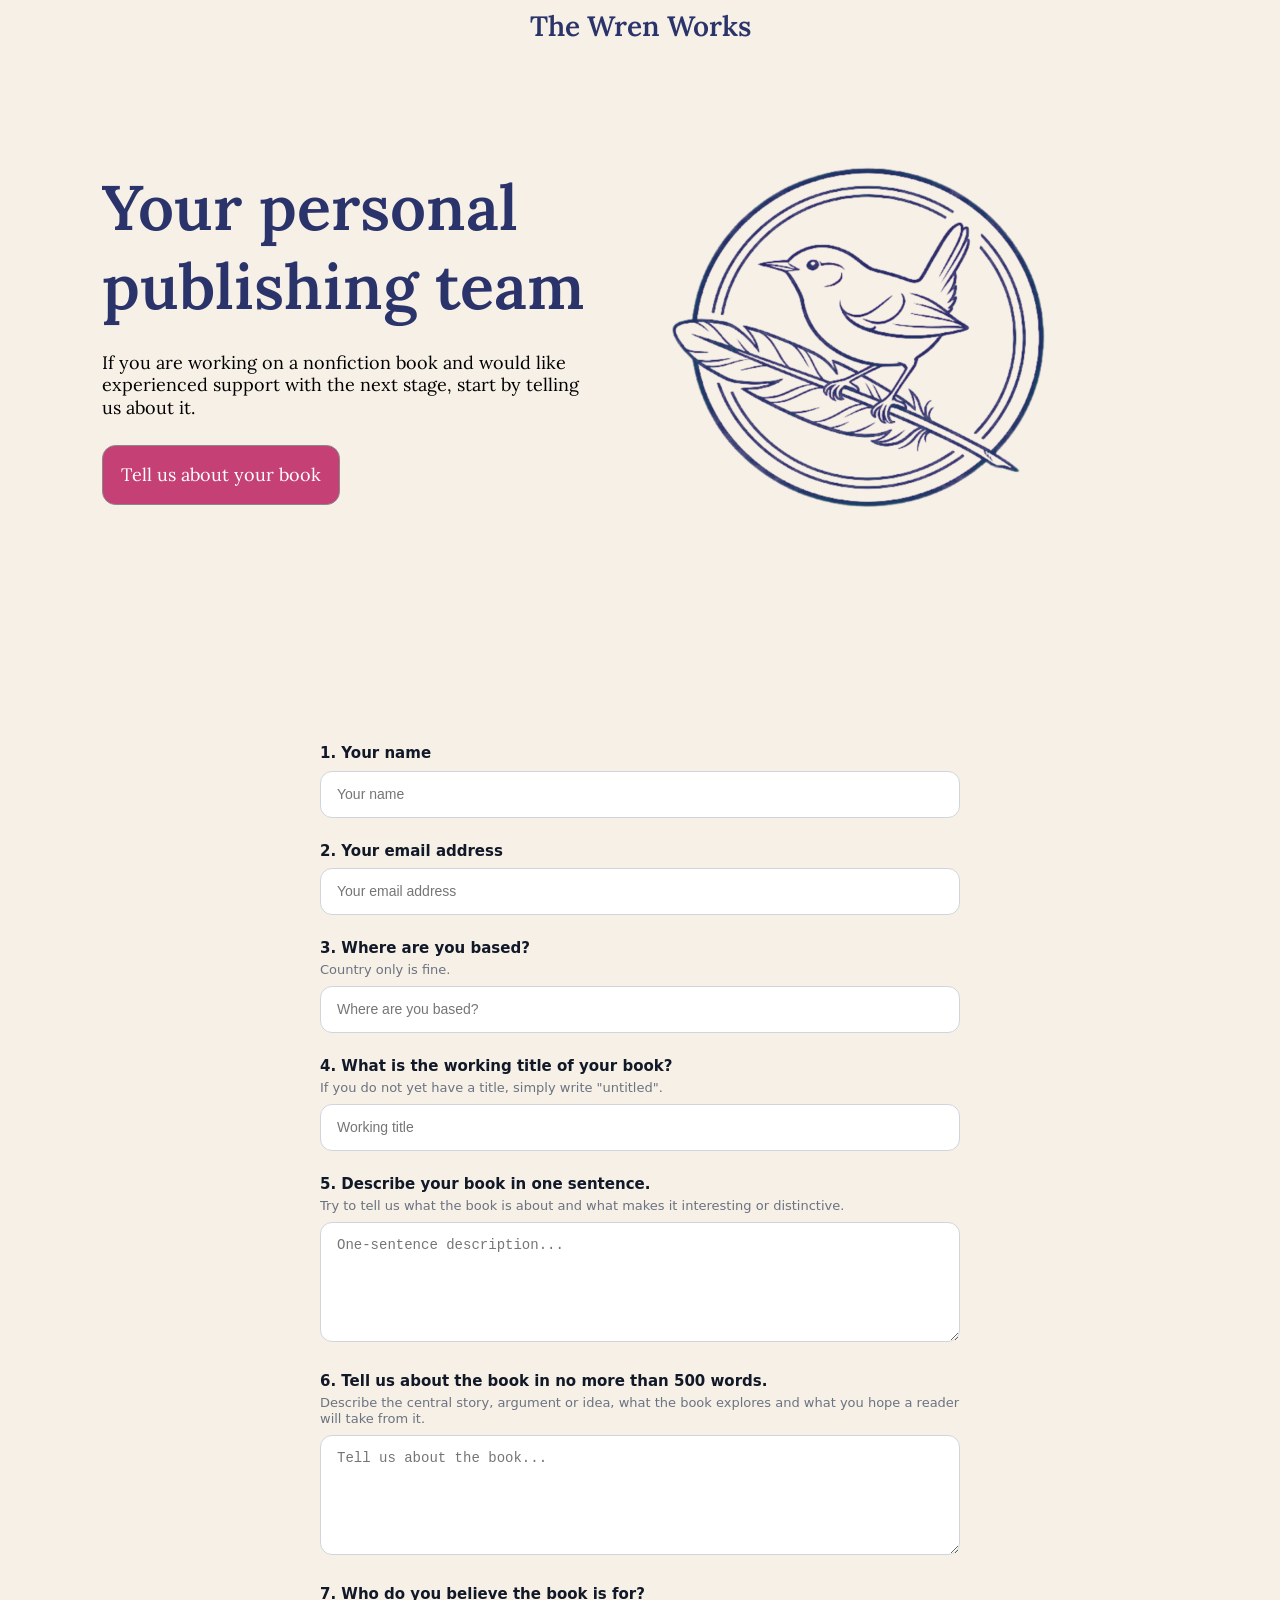
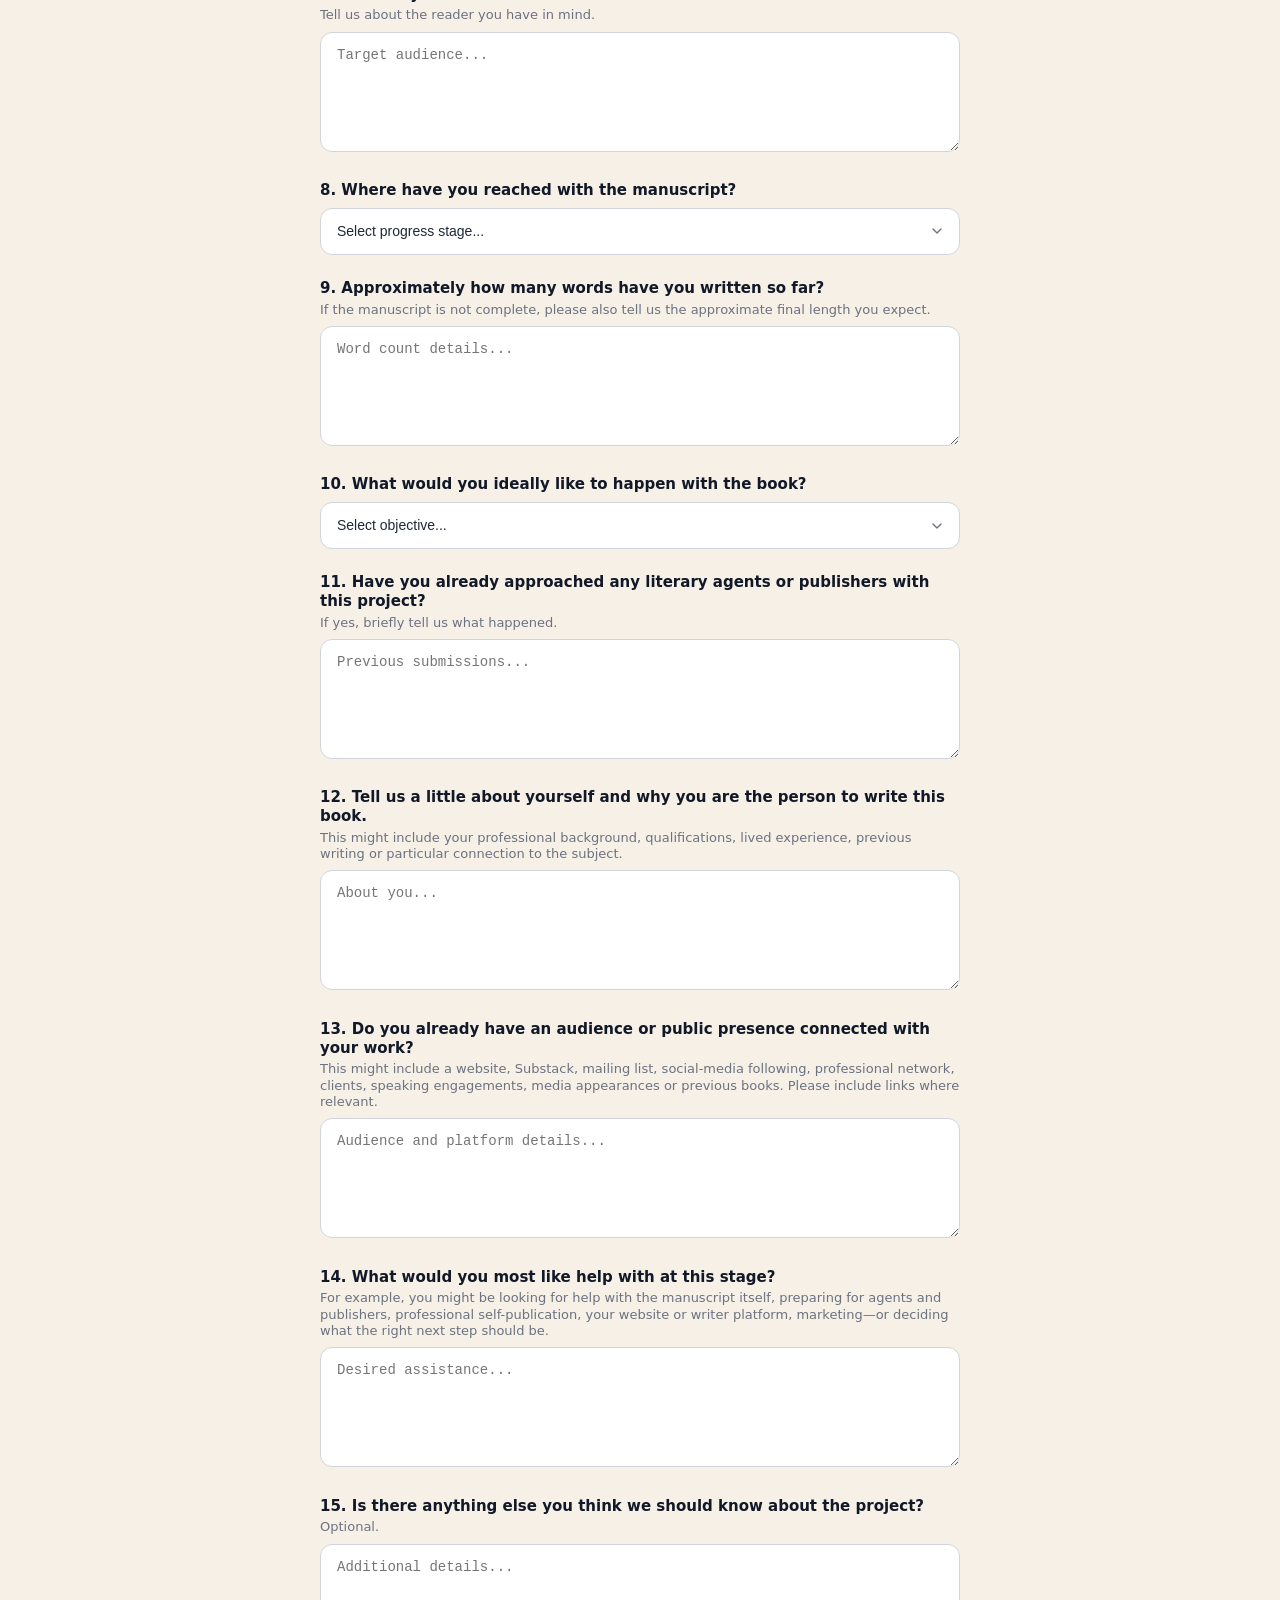
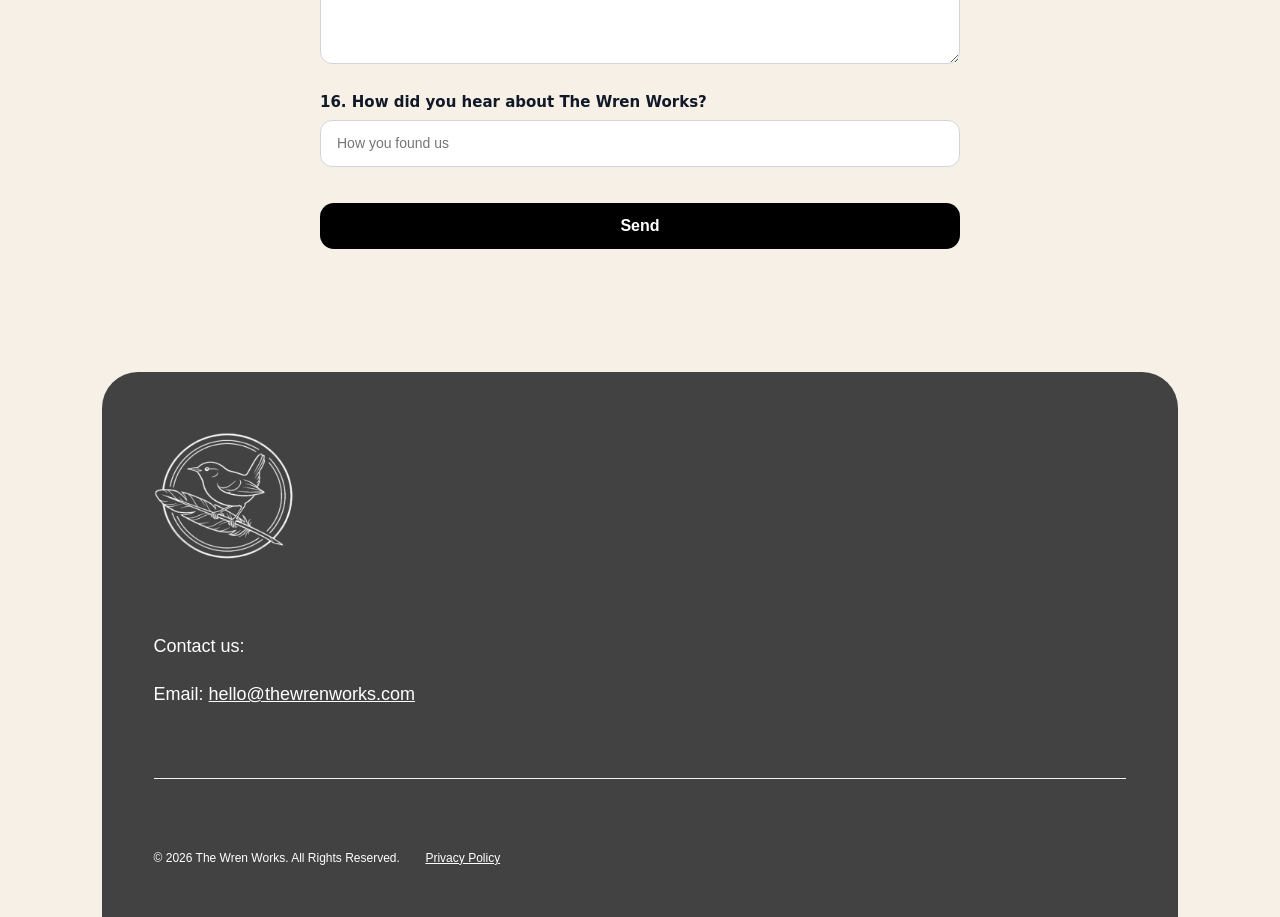
==== commit 99d67e40: "Add files via upload" ====
--- a/index.html
+++ b/index.html
@@ -1,4 +1,4 @@
-<!DOCTYPE html><html lang="en" data-ws-project="cc2d0de1-288e-43a6-b0fa-974bebbb24c8" data-ws-version="488" data-ws-last-published="2026-10-12T11:32:56.009Z"><head><link rel="stylesheet" type="text/css" href="/assets/static/app_generated_index-6937cd5a.tWIMLn9Y.css"><meta charSet="UTF-8"/><meta name="viewport" content="width=device-width,initial-scale=1"/><link rel="preload" as="image" imageSrcSet="/assets/The_Wren_Works_Logo_Blue_Transparent_Square_hXqft4OAI6tB1lydHX_5r.png 16w, /assets/The_Wren_Works_Logo_Blue_Transparent_Square_hXqft4OAI6tB1lydHX_5r.png 32w, /assets/The_Wren_Works_Logo_Blue_Transparent_Square_hXqft4OAI6tB1lydHX_5r.png 48w, /assets/The_Wren_Works_Logo_Blue_Transparent_Square_hXqft4OAI6tB1lydHX_5r.png 64w, /assets/The_Wren_Works_Logo_Blue_Transparent_Square_hXqft4OAI6tB1lydHX_5r.png 96w, /assets/The_Wren_Works_Logo_Blue_Transparent_Square_hXqft4OAI6tB1lydHX_5r.png 128w, /assets/The_Wren_Works_Logo_Blue_Transparent_Square_hXqft4OAI6tB1lydHX_5r.png 256w, /assets/The_Wren_Works_Logo_Blue_Transparent_Square_hXqft4OAI6tB1lydHX_5r.png 384w, /assets/The_Wren_Works_Logo_Blue_Transparent_Square_hXqft4OAI6tB1lydHX_5r.png 640w, /assets/The_Wren_Works_Logo_Blue_Transparent_Square_hXqft4OAI6tB1lydHX_5r.png 750w, /assets/The_Wren_Works_Logo_Blue_Transparent_Square_hXqft4OAI6tB1lydHX_5r.png 828w, /assets/The_Wren_Works_Logo_Blue_Transparent_Square_hXqft4OAI6tB1lydHX_5r.png 1080w, /assets/The_Wren_Works_Logo_Blue_Transparent_Square_hXqft4OAI6tB1lydHX_5r.png 1200w, /assets/The_Wren_Works_Logo_Blue_Transparent_Square_hXqft4OAI6tB1lydHX_5r.png 1920w" imageSizes="100vw"/><script async="" src="https://www.googletagmanager.com/gtag/js?id=G-954B76QLNG"></script><link rel="icon" href="/assets/The_Wren_Works_-_Logo_Transparent_square_VE-O6IhaY5iwHEhUVVaoV.png"/><link rel="preload" href="/assets/Lora-SemiBold_znw0nXS5wxOOpre-IOLf3.ttf" as="font" crossorigin="anonymous"/><link rel="preload" href="/assets/Lora-Medium_MLIfZySnlmDybAi4Fa-6B.ttf" as="font" crossorigin="anonymous"/><link rel="preload" href="/assets/Lora-BoldItalic_Gi897ydtL71wCxP0ZiwmR.ttf" as="font" crossorigin="anonymous"/><link rel="preload" href="/assets/Lora-MediumItalic_n7nVDHxsIgPP_UWSItA-U.ttf" as="font" crossorigin="anonymous"/><link rel="preload" href="/assets/Lora-Regular_C_TjQ6ZStoAsZDpQfTFe5.ttf" as="font" crossorigin="anonymous"/><link rel="preload" href="/assets/Lora-Italic-VariableFont_wght_oUsFwrGcsn1EwSscNb-XW.ttf" as="font" crossorigin="anonymous"/><link rel="preload" href="/assets/Lora-Bold_uh8MZzUZxP8kTWY_SK-nz.ttf" as="font" crossorigin="anonymous"/><link rel="preload" href="/assets/Lora-SemiBoldItalic_jOxKkHY4I21WDI2kAKfRw.ttf" as="font" crossorigin="anonymous"/><link rel="preload" href="/assets/Lora-VariableFont_wght_aYn2qdmpTzmwDis5Dptac.ttf" as="font" crossorigin="anonymous"/><link rel="preload" href="/assets/Lora-Italic_HtMKkSyhNpXAZKQBkb8YR.ttf" as="font" crossorigin="anonymous"/><meta property="og:url" content="https://url/copy-1"/><meta property="og:title" content="The Wren Works"/><meta property="og:type" content="website"/><meta property="og:site_name" content="The Wren Works"/><meta name="robots" content="noindex, nofollow"/><meta name="description" content="Writing and publishing advice from a non-fiction literary agency and book coaching team specialising in self-help, spirituality, personal development and wellbeing."/><meta property="og:description" content="Writing and publishing advice from a non-fiction literary agency and book coaching team specialising in self-help, spirituality, personal development and wellbeing."/><meta property="og:image" content="/assets/logo_TXKBONAHJlMzv4u5fhobM.png"/><meta property="twitter:card" content="summary_large_image"/><title>The Wren Works</title><script type="application/ld+json">{
+<!DOCTYPE html><html lang="en" data-ws-project="cc2d0de1-288e-43a6-b0fa-974bebbb24c8" data-ws-version="488" data-ws-last-published="2026-10-12T11:32:56.009Z"><head><link rel="stylesheet" type="text/css" href="/assets/static/app_generated_index-6937cd5a.tWIMLn9Y.css"><meta charSet="UTF-8"/><meta name="viewport" content="width=device-width,initial-scale=1"/><link rel="preload" as="image" imageSrcSet="/assets/The_Wren_Works_Logo_Blue_Transparent_Square_hXqft4OAI6tB1lydHX_5r.png 16w, /assets/The_Wren_Works_Logo_Blue_Transparent_Square_hXqft4OAI6tB1lydHX_5r.png 32w, /assets/The_Wren_Works_Logo_Blue_Transparent_Square_hXqft4OAI6tB1lydHX_5r.png 48w, /assets/The_Wren_Works_Logo_Blue_Transparent_Square_hXqft4OAI6tB1lydHX_5r.png 64w, /assets/The_Wren_Works_Logo_Blue_Transparent_Square_hXqft4OAI6tB1lydHX_5r.png 96w, /assets/The_Wren_Works_Logo_Blue_Transparent_Square_hXqft4OAI6tB1lydHX_5r.png 128w, /assets/The_Wren_Works_Logo_Blue_Transparent_Square_hXqft4OAI6tB1lydHX_5r.png 256w, /assets/The_Wren_Works_Logo_Blue_Transparent_Square_hXqft4OAI6tB1lydHX_5r.png 384w, /assets/The_Wren_Works_Logo_Blue_Transparent_Square_hXqft4OAI6tB1lydHX_5r.png 640w, /assets/The_Wren_Works_Logo_Blue_Transparent_Square_hXqft4OAI6tB1lydHX_5r.png 750w, /assets/The_Wren_Works_Logo_Blue_Transparent_Square_hXqft4OAI6tB1lydHX_5r.png 828w, /assets/The_Wren_Works_Logo_Blue_Transparent_Square_hXqft4OAI6tB1lydHX_5r.png 1080w, /assets/The_Wren_Works_Logo_Blue_Transparent_Square_hXqft4OAI6tB1lydHX_5r.png 1200w, /assets/The_Wren_Works_Logo_Blue_Transparent_Square_hXqft4OAI6tB1lydHX_5r.png 1920w" imageSizes="100vw"/><script async="" src="https://www.googletagmanager.com/gtag/js?id=G-954B76QLNG"></script><link rel="icon" href="/assets/The_Wren_Works_-_Logo_Transparent_square_VE-O6IhaY5iwHEhUVVaoV.png"/><link rel="preload" href="/assets/Lora-SemiBold_znw0nXS5wxOOpre-IOLf3.ttf" as="font" crossorigin="anonymous"/><link rel="preload" href="/assets/Lora-Medium_MLIfZySnlmDybAi4Fa-6B.ttf" as="font" crossorigin="anonymous"/><link rel="preload" href="/assets/Lora-BoldItalic_Gi897ydtL71wCxP0ZiwmR.ttf" as="font" crossorigin="anonymous"/><link rel="preload" href="/assets/Lora-MediumItalic_n7nVDHxsIgPP_UWSItA-U.ttf" as="font" crossorigin="anonymous"/><link rel="preload" href="/assets/Lora-Regular_C_TjQ6ZStoAsZDpQfTFe5.ttf" as="font" crossorigin="anonymous"/><link rel="preload" href="/assets/Lora-Italic-VariableFont_wght_oUsFwrGcsn1EwSscNb-XW.ttf" as="font" crossorigin="anonymous"/><link rel="preload" href="/assets/Lora-Bold_uh8MZzUZxP8kTWY_SK-nz.ttf" as="font" crossorigin="anonymous"/><link rel="preload" href="/assets/Lora-SemiBoldItalic_jOxKkHY4I21WDI2kAKfRw.ttf" as="font" crossorigin="anonymous"/><link rel="preload" href="/assets/Lora-VariableFont_wght_aYn2qdmpTzmwDis5Dptac.ttf" as="font" crossorigin="anonymous"/><link rel="preload" href="/assets/Lora-Italic_HtMKkSyhNpXAZKQBkb8YR.ttf" as="font" crossorigin="anonymous"/><meta property="og:url" content="https://url/"/><meta property="og:title" content="The Wren Works"/><meta property="og:type" content="website"/><meta property="og:site_name" content="The Wren Works"/><meta name="description" content="Writing and publishing advice from a non-fiction literary agency and book coaching team specialising in self-help, spirituality, personal development and wellbeing."/><meta property="og:description" content="Writing and publishing advice from a non-fiction literary agency and book coaching team specialising in self-help, spirituality, personal development and wellbeing."/><meta property="og:image" content="/assets/logo_TXKBONAHJlMzv4u5fhobM.png"/><meta property="twitter:card" content="summary_large_image"/><title>The Wren Works</title><script type="application/ld+json">{
   "@context": "https://schema.org",
   "@type": "WebSite",
   "name": "The Wren Works"
@@ -8,7 +8,7 @@
   gtag('js', new Date());
 
   gtag('config', 'G-954B76QLNG');
-</script></head><body class="w-body c1eefflm c1njz4ho"><div class="w-box c1njz4ho"><div style="display:contents"><div style="display:contents"><div style="display:contents"><div style="display:contents"></div></div><nav class="w-box cayvxmk c1g94nmz crvgmco c1tf9l6w cv8vzg6 c1ixtuxv ccdo1v8 c13rtvuj c1uup4ib c1x05l0l cnt8zja cqjnlda c1x7t933 c7qy5pm c1buloke cmfd5ud"><a class="w-link ccdo1v8 czfl3ei cnt8zja ce9lonv cjrw7s3 c1cwnbqk c3s7c98 c1g6iaa7 cooi6gp cvnld01 ckrvz9r c1lsgh5b c1qcot4p cpta1gi c1964qkb c44tjbl c4scbcq csdn0eq cas8w64 clxubi1 cs2d5f8 ci146ui cv2l5av c1yq2yfl" href="/"><span class="w-element c4je3xh c1t6bzlg ccdo1v8 czfl3ei cveejg9">The Wren Works</span></a><button type="button" aria-label="Open mobile menu" class="w-button c9tqjor c1pyzt8a c13lg4le c1rxb296 c1brvc39 c1sldssk c4scbcq cingnp7 c129xu9s c1kmctzp c1khjqz8 c1dmftlc cl32jmb c1cmte77 cdnfkux c1cgelw4 ctwn8xu ci146ui cv2l5av c122a9ww cjhjwdh cwlaefo c1wlopdx c1fm6mf0 cwomxg0 c1g5e5t8 c100mxn2 c118kcqx c1jzcjja c33qspo c19h5d9z c1whdfmb c1h4rosp citwlrj cgpvt0p cn8xhuh c7oijxz" aria-haspopup="dialog" aria-expanded="false" aria-controls="radix-:R18m:" data-state="closed"><div class="w-html-embed"><svg xmlns="http://www.w3.org/2000/svg" viewBox="0 0 22 22" fill="currentColor" width="100%" height="100%" style="display: block;"><path fill-rule="evenodd" d="M2 5.998a.75.75 0 0 1 .75-.75h16.5a.75.75 0 0 1 0 1.5H2.75a.75.75 0 0 1-.75-.75Zm0 5.5a.75.75 0 0 1 .75-.75h16.5a.75.75 0 0 1 0 1.5H2.75a.75.75 0 0 1-.75-.75Zm0 5.5a.75.75 0 0 1 .75-.75h16.5a.75.75 0 0 1 0 1.5H2.75a.75.75 0 0 1-.75-.75Z" clip-rule="evenodd"/></svg></div></button></nav><div class="w-html-embed"><style>
+</script></head><body class="w-body c1eefflm c1njz4ho"><div class="w-box c1njz4ho c1d8d4tt"><div style="display:contents"><div style="display:contents"><div style="display:contents"><div style="display:contents"></div></div><nav class="w-box cayvxmk c1g94nmz crvgmco c1tf9l6w cv8vzg6 c1ixtuxv ccdo1v8 c13rtvuj c1uup4ib c1x05l0l cnt8zja cqjnlda c1x7t933 c7qy5pm c1buloke cmfd5ud"><a aria-current="page" class="w-link ccdo1v8 czfl3ei cnt8zja ce9lonv cjrw7s3 c1cwnbqk c3s7c98 c1g6iaa7 cooi6gp cvnld01 ckrvz9r c1lsgh5b c1qcot4p cpta1gi c1964qkb c44tjbl c4scbcq csdn0eq cas8w64 clxubi1 cs2d5f8 ci146ui cv2l5av c1yq2yfl active" href="/"><span class="w-element c4je3xh c1t6bzlg ccdo1v8 czfl3ei cveejg9">The Wren Works</span></a><button type="button" aria-label="Open mobile menu" class="w-button c9tqjor c1pyzt8a c13lg4le c1rxb296 c1brvc39 c1sldssk c4scbcq cingnp7 c129xu9s c1kmctzp c1khjqz8 c1dmftlc cl32jmb c1cmte77 cdnfkux c1cgelw4 ctwn8xu ci146ui cv2l5av c122a9ww cjhjwdh cwlaefo c1wlopdx c1fm6mf0 cwomxg0 c1g5e5t8 c100mxn2 c118kcqx c1jzcjja c33qspo c19h5d9z c1whdfmb c1h4rosp citwlrj cgpvt0p cn8xhuh c7oijxz" aria-haspopup="dialog" aria-expanded="false" aria-controls="radix-:Rkm:" data-state="closed"><div class="w-html-embed"><svg xmlns="http://www.w3.org/2000/svg" viewBox="0 0 22 22" fill="currentColor" width="100%" height="100%" style="display: block;"><path fill-rule="evenodd" d="M2 5.998a.75.75 0 0 1 .75-.75h16.5a.75.75 0 0 1 0 1.5H2.75a.75.75 0 0 1-.75-.75Zm0 5.5a.75.75 0 0 1 .75-.75h16.5a.75.75 0 0 1 0 1.5H2.75a.75.75 0 0 1-.75-.75Zm0 5.5a.75.75 0 0 1 .75-.75h16.5a.75.75 0 0 1 0 1.5H2.75a.75.75 0 0 1-.75-.75Z" clip-rule="evenodd"/></svg></div></button></nav><div class="w-html-embed"><style>
   /* Remove preset margins on paragraphs. Margins on other elements, such as headings, are moved via Tokens. */
   p {
     margin: 0;
@@ -17,246 +17,169 @@
   * {
     scroll-behavior: smooth;
   }
-</style></div></div></div><nav class="w-box cayvxmk c1g94nmz crvgmco c1tf9l6w cv8vzg6 c1ixtuxv ccdo1v8 c13rtvuj c1uup4ib c1x05l0l c1djcjaj cqjnlda c1x7t933 c7qy5pm c1buloke cmfd5ud"><a class="w-link c1je04uq c7qy5pm cveejg9 ce9lonv cjrw7s3 c1cwnbqk c3s7c98 c1g6iaa7 cooi6gp cvnld01 ckrvz9r c1lsgh5b c1qcot4p cpta1gi c1964qkb c44tjbl c4scbcq cas8w64 clxubi1 cs2d5f8 ci146ui cv2l5av c1yq2yfl" href="/"><span class="w-element c4je3xh">The Wren Works</span></a><div aria-label="Main navigation" class="w-box c1s05uw2 ccdo1v8 c13rtvuj c7qy5pm cveejg9 czlac5t cw1hgdq c19x3wtq c1j8oni9 c1u1y1hi ccf6y70 cy84l6z cd9nun1"><div style="display:contents"><div style="display:contents"></div></div><a class="w-link c1suzd87 csudl2l c13lg4le c1rxb296 c1brvc39 c1sldssk c4scbcq cingnp7 c129xu9s c1kmctzp c1khjqz8 c1dmftlc cl32jmb c1cmte77 c1h731ja c1gi8jfc ctwn8xu ci146ui cv2l5av c122a9ww cjhjwdh cwlaefo c1wlopdx c1fm6mf0 cwomxg0 c13o6rn9 cgpvt0p" href="/#contact">Submit a book</a></div><button type="button" aria-label="Open mobile menu" class="w-button c9tqjor c1pyzt8a c13lg4le c1rxb296 c1brvc39 c1sldssk c4scbcq cingnp7 c129xu9s c1kmctzp c1khjqz8 c1dmftlc cl32jmb c1cmte77 cdnfkux c1cgelw4 ctwn8xu ci146ui cv2l5av c122a9ww cjhjwdh cwlaefo c1wlopdx c1fm6mf0 cwomxg0 c1g5e5t8 c100mxn2 c118kcqx c1jzcjja c33qspo c19h5d9z c1whdfmb c1h4rosp citwlrj cgpvt0p cn8xhuh c7oijxz" aria-haspopup="dialog" aria-expanded="false" aria-controls="radix-:Rd6:" data-state="closed"><div class="w-html-embed"><svg xmlns="http://www.w3.org/2000/svg" viewBox="0 0 22 22" fill="currentColor" width="100%" height="100%" style="display: block;"><path fill-rule="evenodd" d="M2 5.998a.75.75 0 0 1 .75-.75h16.5a.75.75 0 0 1 0 1.5H2.75a.75.75 0 0 1-.75-.75Zm0 5.5a.75.75 0 0 1 .75-.75h16.5a.75.75 0 0 1 0 1.5H2.75a.75.75 0 0 1-.75-.75Zm0 5.5a.75.75 0 0 1 .75-.75h16.5a.75.75 0 0 1 0 1.5H2.75a.75.75 0 0 1-.75-.75Z" clip-rule="evenodd"/></svg></div></button></nav><main class="w-box"><section class="w-box c1hzitv3 c1lb8i4l c1964qkb"><div class="w-box cayvxmk c1g94nmz crvgmco c1tf9l6w cv8vzg6 c1ixtuxv c1t9vn71 c1o768ho c1uup4ib c1x05l0l c1xucrmt c1buloke cmfd5ud ct10b74 cy84l6z"><div class="w-box ccdo1v8 c1o768ho czfl3ei cnt8zja czlac5t cw1hgdq"><h1 class="w-heading cmjvuci c10mfbj2 cx6x4m7 c44tjbl">Your personal publishing team</h1><div class="w-box cdnfkux c100mxn2"><div style="display:contents"><div style="display:contents"><img class="w-image ccdo1v8 cggs2ta cgm7k08" alt="" width="800" height="800" sizes="100vw" srcSet="/assets/The_Wren_Works_Logo_Blue_Transparent_Square_hXqft4OAI6tB1lydHX_5r.png 16w, /assets/The_Wren_Works_Logo_Blue_Transparent_Square_hXqft4OAI6tB1lydHX_5r.png 32w, /assets/The_Wren_Works_Logo_Blue_Transparent_Square_hXqft4OAI6tB1lydHX_5r.png 48w, /assets/The_Wren_Works_Logo_Blue_Transparent_Square_hXqft4OAI6tB1lydHX_5r.png 64w, /assets/The_Wren_Works_Logo_Blue_Transparent_Square_hXqft4OAI6tB1lydHX_5r.png 96w, /assets/The_Wren_Works_Logo_Blue_Transparent_Square_hXqft4OAI6tB1lydHX_5r.png 128w, /assets/The_Wren_Works_Logo_Blue_Transparent_Square_hXqft4OAI6tB1lydHX_5r.png 256w, /assets/The_Wren_Works_Logo_Blue_Transparent_Square_hXqft4OAI6tB1lydHX_5r.png 384w, /assets/The_Wren_Works_Logo_Blue_Transparent_Square_hXqft4OAI6tB1lydHX_5r.png 640w, /assets/The_Wren_Works_Logo_Blue_Transparent_Square_hXqft4OAI6tB1lydHX_5r.png 750w, /assets/The_Wren_Works_Logo_Blue_Transparent_Square_hXqft4OAI6tB1lydHX_5r.png 828w, /assets/The_Wren_Works_Logo_Blue_Transparent_Square_hXqft4OAI6tB1lydHX_5r.png 1080w, /assets/The_Wren_Works_Logo_Blue_Transparent_Square_hXqft4OAI6tB1lydHX_5r.png 1200w, /assets/The_Wren_Works_Logo_Blue_Transparent_Square_hXqft4OAI6tB1lydHX_5r.png 1920w" src="/assets/The_Wren_Works_Logo_Blue_Transparent_Square_hXqft4OAI6tB1lydHX_5r.png" decoding="async" loading="eager"/></div></div></div><p class="w-paragraph c1r7vju">If you are working on a nonfiction book and would like experienced support with the next stage, start by telling us about it.</p><a class="w-link c9tqjor c1pyzt8a c13lg4le c1rxb296 c1brvc39 c1sldssk c4scbcq cingnp7 c129xu9s c1kmctzp c1khjqz8 c1dmftlc cl32jmb c1cmte77 c1njz4ho c1cgelw4 ctwn8xu ci146ui cv2l5av c122a9ww cjhjwdh cwlaefo c1wlopdx c1fm6mf0 cwomxg0 c13o6rn9 cgpvt0p" href="/#contact">Tell us about your book</a></div><div class="w-box ccdo1v8 c7qy5pm cnt8zja c1o768ho cd9nun1"><div style="display:contents"><div style="display:contents"><img class="w-image ccdo1v8 cggs2ta cgm7k08" alt="" width="800" height="800" sizes="100vw" srcSet="/assets/The_Wren_Works_Logo_Blue_Transparent_Square_hXqft4OAI6tB1lydHX_5r.png 16w, /assets/The_Wren_Works_Logo_Blue_Transparent_Square_hXqft4OAI6tB1lydHX_5r.png 32w, /assets/The_Wren_Works_Logo_Blue_Transparent_Square_hXqft4OAI6tB1lydHX_5r.png 48w, /assets/The_Wren_Works_Logo_Blue_Transparent_Square_hXqft4OAI6tB1lydHX_5r.png 64w, /assets/The_Wren_Works_Logo_Blue_Transparent_Square_hXqft4OAI6tB1lydHX_5r.png 96w, /assets/The_Wren_Works_Logo_Blue_Transparent_Square_hXqft4OAI6tB1lydHX_5r.png 128w, /assets/The_Wren_Works_Logo_Blue_Transparent_Square_hXqft4OAI6tB1lydHX_5r.png 256w, /assets/The_Wren_Works_Logo_Blue_Transparent_Square_hXqft4OAI6tB1lydHX_5r.png 384w, /assets/The_Wren_Works_Logo_Blue_Transparent_Square_hXqft4OAI6tB1lydHX_5r.png 640w, /assets/The_Wren_Works_Logo_Blue_Transparent_Square_hXqft4OAI6tB1lydHX_5r.png 750w, /assets/The_Wren_Works_Logo_Blue_Transparent_Square_hXqft4OAI6tB1lydHX_5r.png 828w, /assets/The_Wren_Works_Logo_Blue_Transparent_Square_hXqft4OAI6tB1lydHX_5r.png 1080w, /assets/The_Wren_Works_Logo_Blue_Transparent_Square_hXqft4OAI6tB1lydHX_5r.png 1200w, /assets/The_Wren_Works_Logo_Blue_Transparent_Square_hXqft4OAI6tB1lydHX_5r.png 1920w" src="/assets/The_Wren_Works_Logo_Blue_Transparent_Square_hXqft4OAI6tB1lydHX_5r.png" decoding="async" loading="eager"/></div></div></div></div></section><section class="w-box c1hzitv3 c1lb8i4l"><div class="w-box cayvxmk c1g94nmz crvgmco c1tf9l6w cv8vzg6 c1ixtuxv ccdo1v8 c1o768ho c1p1oiur crsj5vb c1buloke cmfd5ud"><div class="w-box ccdo1v8 cnt8zja c1p1oiur c1x05l0l cg9rdh0 clq98eg"><img class="w-image c1bzkfr6" alt="Amazon logo" width="125" height="48" sizes="100vw" srcSet="/assets/Company_logo_ilBsKffLgKKrF6pyQmIez.svg 16w, /assets/Company_logo_ilBsKffLgKKrF6pyQmIez.svg 32w, /assets/Company_logo_ilBsKffLgKKrF6pyQmIez.svg 48w, /assets/Company_logo_ilBsKffLgKKrF6pyQmIez.svg 64w, /assets/Company_logo_ilBsKffLgKKrF6pyQmIez.svg 96w, /assets/Company_logo_ilBsKffLgKKrF6pyQmIez.svg 128w, /assets/Company_logo_ilBsKffLgKKrF6pyQmIez.svg 256w" src="/assets/Company_logo_ilBsKffLgKKrF6pyQmIez.svg" decoding="async" loading="lazy"/><img class="w-image c1bzkfr6 chfzoa1 ck7b4pn csdn0eq" alt="" width="700" height="320" sizes="100vw" srcSet="/assets/waterstones-logo_qScTelSYWjg4US7qrMNct.webp 16w, /assets/waterstones-logo_qScTelSYWjg4US7qrMNct.webp 32w, /assets/waterstones-logo_qScTelSYWjg4US7qrMNct.webp 48w, /assets/waterstones-logo_qScTelSYWjg4US7qrMNct.webp 64w, /assets/waterstones-logo_qScTelSYWjg4US7qrMNct.webp 96w, /assets/waterstones-logo_qScTelSYWjg4US7qrMNct.webp 128w, /assets/waterstones-logo_qScTelSYWjg4US7qrMNct.webp 256w, /assets/waterstones-logo_qScTelSYWjg4US7qrMNct.webp 384w, /assets/waterstones-logo_qScTelSYWjg4US7qrMNct.webp 640w, /assets/waterstones-logo_qScTelSYWjg4US7qrMNct.webp 750w, /assets/waterstones-logo_qScTelSYWjg4US7qrMNct.webp 828w, /assets/waterstones-logo_qScTelSYWjg4US7qrMNct.webp 1080w, /assets/waterstones-logo_qScTelSYWjg4US7qrMNct.webp 1200w, /assets/waterstones-logo_qScTelSYWjg4US7qrMNct.webp 1920w" src="/assets/waterstones-logo_qScTelSYWjg4US7qrMNct.webp" decoding="async" loading="lazy"/><img class="w-image c1bzkfr6" alt="" width="140" height="34" sizes="100vw" srcSet="/assets/logo.881e4ae9_J3uJOCC29OtPi2pM7j5kn.svg 16w, /assets/logo.881e4ae9_J3uJOCC29OtPi2pM7j5kn.svg 32w, /assets/logo.881e4ae9_J3uJOCC29OtPi2pM7j5kn.svg 48w, /assets/logo.881e4ae9_J3uJOCC29OtPi2pM7j5kn.svg 64w, /assets/logo.881e4ae9_J3uJOCC29OtPi2pM7j5kn.svg 96w, /assets/logo.881e4ae9_J3uJOCC29OtPi2pM7j5kn.svg 128w, /assets/logo.881e4ae9_J3uJOCC29OtPi2pM7j5kn.svg 256w, /assets/logo.881e4ae9_J3uJOCC29OtPi2pM7j5kn.svg 384w" src="/assets/logo.881e4ae9_J3uJOCC29OtPi2pM7j5kn.svg" decoding="async" loading="lazy"/><img class="w-image c1bzkfr6" alt="" width="140" height="400" sizes="100vw" srcSet="/assets/5eb17297bcc1d00004d8ddfc_(1)_viFgmVlqX3p67Xty-1W1u.png 16w, /assets/5eb17297bcc1d00004d8ddfc_(1)_viFgmVlqX3p67Xty-1W1u.png 32w, /assets/5eb17297bcc1d00004d8ddfc_(1)_viFgmVlqX3p67Xty-1W1u.png 48w, /assets/5eb17297bcc1d00004d8ddfc_(1)_viFgmVlqX3p67Xty-1W1u.png 64w, /assets/5eb17297bcc1d00004d8ddfc_(1)_viFgmVlqX3p67Xty-1W1u.png 96w, /assets/5eb17297bcc1d00004d8ddfc_(1)_viFgmVlqX3p67Xty-1W1u.png 128w, /assets/5eb17297bcc1d00004d8ddfc_(1)_viFgmVlqX3p67Xty-1W1u.png 256w, /assets/5eb17297bcc1d00004d8ddfc_(1)_viFgmVlqX3p67Xty-1W1u.png 384w" src="/assets/5eb17297bcc1d00004d8ddfc_(1)_viFgmVlqX3p67Xty-1W1u.png" decoding="async" loading="lazy"/></div></div></section><section id="contact" class="w-box c1hzitv3 c1lb8i4l"><div class="w-box cayvxmk c1g94nmz crvgmco c1tf9l6w cv8vzg6 c1ixtuxv ccdo1v8 c1o768ho c1p1oiur crsj5vb c1buloke cmfd5ud"><div class="w-box c5vt19m cy4x23 cora95j c1v3bltv c1p24nhv c1va8b1i c10llp0q cf8swuh cmochtn cygquf9 c1dcexo6 cef5mjv ctsfn51 c1isgihs"><form class="w-webhook-form c17audmm"><div class="w-box ccdo1v8 c1o768ho c8bc689 cx1slgp"><div class="w-html-embed"><style>
-  .wren-form-container {
-    max-width: 640px;
-    margin: 0 auto;
-    font-family: system-ui, -apple-system, BlinkMacSystemFont, "Segoe UI", Roboto, sans-serif;
-    color: #111827;
-  }
-
-  .wren-field-group {
-    margin-bottom: 24px;
-  }
-
-  .wren-label {
-    display: block;
-    font-size: 15px;
-    font-weight: 600;
-    margin-bottom: 8px;
-    color: #111827;
-  }
-
-  .wren-sublabel {
-    display: block;
-    font-size: 13px;
-    color: #6b7280;
-    margin-top: -4px;
-    margin-bottom: 8px;
-    font-weight: normal;
-  }
-
-  .wren-input,
-  .wren-textarea,
-  .wren-select {
-    width: 100%;
-    padding: 12px 16px;
-    font-size: 14px;
-    line-height: 1.5;
-    color: #1f2937;
-    background-color: #ffffff;
-    border: 1px solid #d1d5db;
-    border-radius: 12px;
-    box-sizing: border-box;
-    transition: border-color 0.15s ease-in-out, box-shadow 0.15s ease-in-out;
-    outline: none;
-  }
-
-  .wren-textarea {
-    min-height: 120px;
-    resize: vertical;
-  }
-
-  .wren-select {
-    appearance: none;
-    background-image: url("data:image/svg+xml;charset=UTF-8,%3csvg xmlns='http://www.w3.org/2000/svg' viewBox='0 0 24 24' fill='none' stroke='%3c6b7280' stroke-width='2' stroke-linecap='round' stroke-linejoin='round'%3e%3cpolyline points='6 9 12 15 18 9'%3e%3c/polyline%3e%3c/svg%3e");
-    background-repeat: no-repeat;
-    background-position: right 14px center;
-    background-size: 16px;
-    padding-right: 40px;
-  }
-
-  .wren-input:focus,
-  .wren-textarea:focus,
-  .wren-select:focus {
-    border-color: #000000;
-    box-shadow: 0 0 0 1px #000000;
-  }
-
-  .wren-button {
-    width: 100%;
-    background-color: #000000;
-    color: #ffffff;
-    font-size: 16px;
-    font-weight: 600;
-    padding: 14px 24px;
-    border: none;
-    border-radius: 14px;
-    cursor: pointer;
-    margin-top: 12px;
-    transition: opacity 0.15s ease;
-  }
-
-  .wren-button:hover {
-    opacity: 0.9;
-  }
+</style></div></div></div><main class="w-box"><section class="w-box c1hzitv3 c1lb8i4l c1964qkb"><div class="w-box cayvxmk c1g94nmz crvgmco c1tf9l6w cv8vzg6 c1ixtuxv c1t9vn71 c1o768ho c1uup4ib c1x05l0l c1xucrmt c1buloke cmfd5ud ct10b74 cy84l6z"><div class="w-box ccdo1v8 c1o768ho czfl3ei cnt8zja czlac5t cw1hgdq"><h1 class="w-heading cmjvuci c10mfbj2 cx6x4m7 c44tjbl c1t6bzlg c1wlveoc c161wrui c6dwg44 c14iocdl">Your personal publishing team</h1><div class="w-box cdnfkux c100mxn2"><div style="display:contents"><div style="display:contents"><img class="w-image ccdo1v8 cggs2ta cgm7k08" alt="" width="800" height="800" sizes="100vw" srcSet="/assets/The_Wren_Works_Logo_Blue_Transparent_Square_hXqft4OAI6tB1lydHX_5r.png 16w, /assets/The_Wren_Works_Logo_Blue_Transparent_Square_hXqft4OAI6tB1lydHX_5r.png 32w, /assets/The_Wren_Works_Logo_Blue_Transparent_Square_hXqft4OAI6tB1lydHX_5r.png 48w, /assets/The_Wren_Works_Logo_Blue_Transparent_Square_hXqft4OAI6tB1lydHX_5r.png 64w, /assets/The_Wren_Works_Logo_Blue_Transparent_Square_hXqft4OAI6tB1lydHX_5r.png 96w, /assets/The_Wren_Works_Logo_Blue_Transparent_Square_hXqft4OAI6tB1lydHX_5r.png 128w, /assets/The_Wren_Works_Logo_Blue_Transparent_Square_hXqft4OAI6tB1lydHX_5r.png 256w, /assets/The_Wren_Works_Logo_Blue_Transparent_Square_hXqft4OAI6tB1lydHX_5r.png 384w, /assets/The_Wren_Works_Logo_Blue_Transparent_Square_hXqft4OAI6tB1lydHX_5r.png 640w, /assets/The_Wren_Works_Logo_Blue_Transparent_Square_hXqft4OAI6tB1lydHX_5r.png 750w, /assets/The_Wren_Works_Logo_Blue_Transparent_Square_hXqft4OAI6tB1lydHX_5r.png 828w, /assets/The_Wren_Works_Logo_Blue_Transparent_Square_hXqft4OAI6tB1lydHX_5r.png 1080w, /assets/The_Wren_Works_Logo_Blue_Transparent_Square_hXqft4OAI6tB1lydHX_5r.png 1200w, /assets/The_Wren_Works_Logo_Blue_Transparent_Square_hXqft4OAI6tB1lydHX_5r.png 1920w" src="/assets/The_Wren_Works_Logo_Blue_Transparent_Square_hXqft4OAI6tB1lydHX_5r.png" decoding="async" loading="eager"/></div></div></div><p class="w-paragraph c1r7vju">If you are working on a nonfiction book and would like experienced support with the next stage, start by telling us about it.</p><a class="w-link c9tqjor c7we0se c13lg4le c1rxb296 c1brvc39 c1sldssk c4scbcq cingnp7 c129xu9s c1kmctzp c1khjqz8 c1dmftlc cl32jmb c1lkqi41 c1njz4ho c1cgelw4 ctwn8xu ci146ui cv2l5av c122a9ww cjhjwdh cwlaefo c1wlopdx c1fm6mf0 cwomxg0 c13o6rn9 cgpvt0p" href="/#contact">Tell us about your book</a></div><div class="w-box ccdo1v8 c7qy5pm cnt8zja c1o768ho cd9nun1"><div style="display:contents"><div style="display:contents"><img class="w-image ccdo1v8 cggs2ta cgm7k08" alt="" width="800" height="800" sizes="100vw" srcSet="/assets/The_Wren_Works_Logo_Blue_Transparent_Square_hXqft4OAI6tB1lydHX_5r.png 16w, /assets/The_Wren_Works_Logo_Blue_Transparent_Square_hXqft4OAI6tB1lydHX_5r.png 32w, /assets/The_Wren_Works_Logo_Blue_Transparent_Square_hXqft4OAI6tB1lydHX_5r.png 48w, /assets/The_Wren_Works_Logo_Blue_Transparent_Square_hXqft4OAI6tB1lydHX_5r.png 64w, /assets/The_Wren_Works_Logo_Blue_Transparent_Square_hXqft4OAI6tB1lydHX_5r.png 96w, /assets/The_Wren_Works_Logo_Blue_Transparent_Square_hXqft4OAI6tB1lydHX_5r.png 128w, /assets/The_Wren_Works_Logo_Blue_Transparent_Square_hXqft4OAI6tB1lydHX_5r.png 256w, /assets/The_Wren_Works_Logo_Blue_Transparent_Square_hXqft4OAI6tB1lydHX_5r.png 384w, /assets/The_Wren_Works_Logo_Blue_Transparent_Square_hXqft4OAI6tB1lydHX_5r.png 640w, /assets/The_Wren_Works_Logo_Blue_Transparent_Square_hXqft4OAI6tB1lydHX_5r.png 750w, /assets/The_Wren_Works_Logo_Blue_Transparent_Square_hXqft4OAI6tB1lydHX_5r.png 828w, /assets/The_Wren_Works_Logo_Blue_Transparent_Square_hXqft4OAI6tB1lydHX_5r.png 1080w, /assets/The_Wren_Works_Logo_Blue_Transparent_Square_hXqft4OAI6tB1lydHX_5r.png 1200w, /assets/The_Wren_Works_Logo_Blue_Transparent_Square_hXqft4OAI6tB1lydHX_5r.png 1920w" src="/assets/The_Wren_Works_Logo_Blue_Transparent_Square_hXqft4OAI6tB1lydHX_5r.png" decoding="async" loading="eager"/></div></div></div></div></section><section id="contact" class="w-box c1hzitv3 c1lb8i4l"><div class="w-box cayvxmk c1g94nmz crvgmco c1tf9l6w cv8vzg6 c1ixtuxv ccdo1v8 c1o768ho c1p1oiur crsj5vb c1buloke cmfd5ud"><div class="w-box c5vt19m cy4x23 cora95j c1v3bltv c1989kh7 c1va8b1i c10llp0q cf8swuh cmochtn cygquf9 c1dcexo6 cef5mjv ctsfn51 c1isgihs"><div class="w-html-embed"><style>
+  .wren-form-container { max-width: 640px; margin: 0 auto; font-family: system-ui, -apple-system, BlinkMacSystemFont, "Segoe UI", Roboto, sans-serif; color: #111827; }
+  .wren-field-group { margin-bottom: 24px; }
+  .wren-label { display: block; font-size: 15px; font-weight: 600; margin-bottom: 8px; color: #111827; }
+  .wren-sublabel { display: block; font-size: 13px; color: #6b7280; margin-top: -4px; margin-bottom: 8px; font-weight: normal; }
+  .wren-input, .wren-textarea, .wren-select { width: 100%; padding: 12px 16px; font-size: 14px; line-height: 1.5; color: #1f2937; background-color: #ffffff; border: 1px solid #d1d5db; border-radius: 12px; box-sizing: border-box; transition: border-color 0.15s ease-in-out, box-shadow 0.15s ease-in-out; outline: none; }
+  .wren-textarea { min-height: 120px; resize: vertical; }
+  .wren-select { appearance: none; background-image: url("data:image/svg+xml;charset=UTF-8,%3csvg xmlns='http://www.w3.org/2000/svg' viewBox='0 0 24 24' fill='none' stroke='%236b7280' stroke-width='2' stroke-linecap='round' stroke-linejoin='round'%3e%3cpolyline points='6 9 12 15 18 9'%3e%3c/polyline%3e%3c/svg%3e"); background-repeat: no-repeat; background-position: right 14px center; background-size: 16px; padding-right: 40px; }
+  .wren-input:focus, .wren-textarea:focus, .wren-select:focus { border-color: #000000; box-shadow: 0 0 0 1px #000000; }
+  .wren-button { width: 100%; background-color: #000000; color: #ffffff; font-size: 16px; font-weight: 600; padding: 14px 24px; border: none; border-radius: 14px; cursor: pointer; margin-top: 12px; transition: opacity 0.15s ease; }
+  .wren-button:hover { opacity: 0.9; }
+  .wren-button:disabled { opacity: 0.6; cursor: default; }
+  .wren-thanks { display: none; text-align: center; padding: 48px 24px; border: 1px solid #d1d5db; border-radius: 16px; }
+  .wren-thanks h3 { font-size: 22px; font-weight: 700; margin: 0 0 12px; color: #111827; }
+  .wren-thanks p { font-size: 16px; line-height: 1.6; margin: 0; color: #374151; }
 </style>
 
-<form action="https://docs.google.com/forms/d/e/1FAIpQLSfJEWS71LFeyPMMYryLmZF2ihaHXU1wskBWcPAepfrLmtG97Q/formResponse" method="POST" target="_blank" class="wren-form-container">
-
-  <!-- 1. Your name -->
-  <div class="wren-field-group">
-    <label class="wren-label">1. Your name</label>
-    <input type="text" name="entry.1162594125" class="wren-input" placeholder="Your name" required />
+<div class="wren-form-container" id="wren-wrapper">
+
+  <iframe name="wren_hidden_iframe" id="wren_hidden_iframe" style="display:none;" title="Form submission target"></iframe>
+
+  <div class="wren-thanks" id="wren-thanks" role="status" tabindex="-1">
+    <h3>Thank you</h3>
+    <p>We've received your submission and will be in touch soon.</p>
   </div>
 
-  <!-- 2. Your email address -->
-  <div class="wren-field-group">
-    <label class="wren-label">2. Your email address</label>
-    <input type="email" name="entry.431169347" class="wren-input" placeholder="Your email address" required />
-  </div>
-
-  <!-- 3. Where are you based? -->
-  <div class="wren-field-group">
-    <label class="wren-label">3. Where are you based?</label>
-    <span class="wren-sublabel">Country only is fine.</span>
-    <input type="text" name="entry.1384466608" class="wren-input" placeholder="Where are you based?" required />
-  </div>
-
-  <!-- 4. What is the working title of your book? -->
-  <div class="wren-field-group">
-    <label class="wren-label">4. What is the working title of your book?</label>
-    <span class="wren-sublabel">If you do not yet have a title, simply write "untitled".</span>
-    <input type="text" name="entry.1306332723" class="wren-input" placeholder="Working title" required />
-  </div>
-
-  <!-- 5. Describe your book in one sentence. -->
-  <div class="wren-field-group">
-    <label class="wren-label">5. Describe your book in one sentence.</label>
-    <span class="wren-sublabel">Try to tell us what the book is about and what makes it interesting or distinctive.</span>
-    <textarea name="entry.1041622956" class="wren-textarea" placeholder="One-sentence description..." required></textarea>
-  </div>
-
-  <!-- 6. Tell us about the book in no more than 500 words. -->
-  <div class="wren-field-group">
-    <label class="wren-label">6. Tell us about the book in no more than 500 words.</label>
-    <span class="wren-sublabel">Describe the central story, argument or idea, what the book explores and what you hope a reader will take from it.</span>
-    <textarea name="entry.1794145135" class="wren-textarea" placeholder="Tell us about the book..." required></textarea>
-  </div>
-
-  <!-- 7. Who do you believe the book is for? -->
-  <div class="wren-field-group">
-    <label class="wren-label">7. Who do you believe the book is for?</label>
-    <span class="wren-sublabel">Tell us about the reader you have in mind.</span>
-    <textarea name="entry.1714093914" class="wren-textarea" placeholder="Target audience..." required></textarea>
-  </div>
-
-  <!-- 8. Where have you reached with the manuscript? -->
-  <div class="wren-field-group">
-    <label class="wren-label">8. Where have you reached with the manuscript?</label>
-    <select name="entry.1680126746" class="wren-select" required>
-      <option value="" disabled selected>Select progress stage...</option>
-      <option value="I have the idea but have not started writing">I have the idea but have not started writing</option>
-      <option value="I have an outline or chapter plan">I have an outline or chapter plan</option>
-      <option value="I have written part of the manuscript">I have written part of the manuscript</option>
-      <option value="I have completed a first draft">I have completed a first draft</option>
-      <option value="I have completed and revised the manuscript">I have completed and revised the manuscript</option>
-      <option value="The book has previously been published and I want to redevelop or relaunch it">The book has previously been published and I want to redevelop or relaunch it</option>
-    </select>
-  </div>
-
-  <!-- 9. Approximately how many words have you written so far? -->
-  <div class="wren-field-group">
-    <label class="wren-label">9. Approximately how many words have you written so far?</label>
-    <span class="wren-sublabel">If the manuscript is not complete, please also tell us the approximate final length you expect.</span>
-    <textarea name="entry.1428358252" class="wren-textarea" placeholder="Word count details..." required></textarea>
-  </div>
-
-  <!-- 10. What would you ideally like to happen with the book? -->
-  <div class="wren-field-group">
-    <label class="wren-label">10. What would you ideally like to happen with the book?</label>
-    <select name="entry.1810901119" class="wren-select" required>
-      <option value="" disabled selected>Select objective...</option>
-      <option value="I would like to approach literary agents and traditional publishers">I would like to approach literary agents and traditional publishers</option>
-      <option value="I would like to self-publish professionally">I would like to self-publish professionally</option>
-      <option value="I am not yet sure which route is right for me">I am not yet sure which route is right for me</option>
-      <option value="I have another objective">I have another objective</option>
-    </select>
-  </div>
-
-  <!-- 11. Have you already approached any literary agents or publishers with this project? -->
-  <div class="wren-field-group">
-    <label class="wren-label">11. Have you already approached any literary agents or publishers with this project?</label>
-    <span class="wren-sublabel">If yes, briefly tell us what happened.</span>
-    <textarea name="entry.2067140573" class="wren-textarea" placeholder="Previous submissions..." required></textarea>
-  </div>
-
-  <!-- 12. Tell us a little about yourself and why you are the person to write this book. -->
-  <div class="wren-field-group">
-    <label class="wren-label">12. Tell us a little about yourself and why you are the person to write this book.</label>
-    <span class="wren-sublabel">This might include your professional background, qualifications, lived experience, previous writing or particular connection to the subject.</span>
-    <textarea name="entry.504015596" class="wren-textarea" placeholder="About you..." required></textarea>
-  </div>
-
-  <!-- 13. Do you already have an audience or public presence connected with your work? -->
-  <div class="wren-field-group">
-    <label class="wren-label">13. Do you already have an audience or public presence connected with your work?</label>
-    <span class="wren-sublabel">This might include a website, Substack, mailing list, social-media following, professional network, clients, speaking engagements, media appearances or previous books. Please include links where relevant.</span>
-    <textarea name="entry.119176789" class="wren-textarea" placeholder="Audience and platform details..." required></textarea>
-  </div>
-
-  <!-- 14. What would you most like help with at this stage? -->
-  <div class="wren-field-group">
-    <label class="wren-label">14. What would you most like help with at this stage?</label>
-    <span class="wren-sublabel">For example, you might be looking for help with the manuscript itself, preparing for agents and publishers, professional self-publication, your website or writer platform, marketing—or deciding what the right next step should be.</span>
-    <textarea name="entry.1450923724" class="wren-textarea" placeholder="Desired assistance..." required></textarea>
-  </div>
-
-  <!-- 15. Is there anything else you think we should know about the project? -->
-  <div class="wren-field-group">
-    <label class="wren-label">15. Is there anything else you think we should know about the project?</label>
-    <span class="wren-sublabel">Optional.</span>
-    <textarea name="entry.523410853" class="wren-textarea" placeholder="Additional details..."></textarea>
-  </div>
-
-  <!-- 16. How did you hear about The Wren Works? -->
-  <div class="wren-field-group">
-    <label class="wren-label">16. How did you hear about The Wren Works?</label>
-    <input type="text" name="entry.1391236396" class="wren-input" placeholder="How you found us" required />
-  </div>
-
-  <button type="submit" class="wren-button">Send</button>
-</form></div></div></form></div></div><div class="w-html-embed"><script>
+  <form id="wren-form"
+        action="https://docs.google.com/forms/d/e/1FAIpQLSfJEWS71LFeyPMMYryLmZF2ihaHXU1wskBWcPAepfrLmtG97Q/formResponse"
+        method="POST" target="wren_hidden_iframe">
+
+    <div class="wren-field-group">
+      <label class="wren-label">1. Your name</label>
+      <input type="text" name="entry.1162594125" class="wren-input" placeholder="Your name" required />
+    </div>
+
+    <div class="wren-field-group">
+      <label class="wren-label">2. Your email address</label>
+      <input type="email" name="entry.431169347" class="wren-input" placeholder="Your email address" required />
+    </div>
+
+    <div class="wren-field-group">
+      <label class="wren-label">3. Where are you based?</label>
+      <span class="wren-sublabel">Country only is fine.</span>
+      <input type="text" name="entry.1384466608" class="wren-input" placeholder="Where are you based?" required />
+    </div>
+
+    <div class="wren-field-group">
+      <label class="wren-label">4. What is the working title of your book?</label>
+      <span class="wren-sublabel">If you do not yet have a title, simply write "untitled".</span>
+      <input type="text" name="entry.1306332723" class="wren-input" placeholder="Working title" required />
+    </div>
+
+    <div class="wren-field-group">
+      <label class="wren-label">5. Describe your book in one sentence.</label>
+      <span class="wren-sublabel">Try to tell us what the book is about and what makes it interesting or distinctive.</span>
+      <textarea name="entry.1041622956" class="wren-textarea" placeholder="One-sentence description..." required></textarea>
+    </div>
+
+    <div class="wren-field-group">
+      <label class="wren-label">6. Tell us about the book in no more than 500 words.</label>
+      <span class="wren-sublabel">Describe the central story, argument or idea, what the book explores and what you hope a reader will take from it.</span>
+      <textarea name="entry.1794145135" class="wren-textarea" placeholder="Tell us about the book..." required></textarea>
+    </div>
+
+    <div class="wren-field-group">
+      <label class="wren-label">7. Who do you believe the book is for?</label>
+      <span class="wren-sublabel">Tell us about the reader you have in mind.</span>
+      <textarea name="entry.1714093914" class="wren-textarea" placeholder="Target audience..." required></textarea>
+    </div>
+
+    <div class="wren-field-group">
+      <label class="wren-label">8. Where have you reached with the manuscript?</label>
+      <select name="entry.1680126746" class="wren-select" required>
+        <option value="" disabled selected>Select progress stage...</option>
+        <option value="I have the idea but have not started writing">I have the idea but have not started writing</option>
+        <option value="I have an outline or chapter plan">I have an outline or chapter plan</option>
+        <option value="I have written part of the manuscript">I have written part of the manuscript</option>
+        <option value="I have completed a first draft">I have completed a first draft</option>
+        <option value="I have completed and revised the manuscript">I have completed and revised the manuscript</option>
+        <option value="The book has previously been published and I want to redevelop or relaunch it">The book has previously been published and I want to redevelop or relaunch it</option>
+      </select>
+    </div>
+
+    <div class="wren-field-group">
+      <label class="wren-label">9. Approximately how many words have you written so far?</label>
+      <span class="wren-sublabel">If the manuscript is not complete, please also tell us the approximate final length you expect.</span>
+      <textarea name="entry.1428358252" class="wren-textarea" placeholder="Word count details..." required></textarea>
+    </div>
+
+    <div class="wren-field-group">
+      <label class="wren-label">10. What would you ideally like to happen with the book?</label>
+      <select name="entry.1810901119" class="wren-select" required>
+        <option value="" disabled selected>Select objective...</option>
+        <option value="I would like to approach literary agents and traditional publishers">I would like to approach literary agents and traditional publishers</option>
+        <option value="I would like to self-publish professionally">I would like to self-publish professionally</option>
+        <option value="I am not yet sure which route is right for me">I am not yet sure which route is right for me</option>
+        <option value="I have another objective">I have another objective</option>
+      </select>
+    </div>
+
+    <div class="wren-field-group">
+      <label class="wren-label">11. Have you already approached any literary agents or publishers with this project?</label>
+      <span class="wren-sublabel">If yes, briefly tell us what happened.</span>
+      <textarea name="entry.2067140573" class="wren-textarea" placeholder="Previous submissions..." required></textarea>
+    </div>
+
+    <div class="wren-field-group">
+      <label class="wren-label">12. Tell us a little about yourself and why you are the person to write this book.</label>
+      <span class="wren-sublabel">This might include your professional background, qualifications, lived experience, previous writing or particular connection to the subject.</span>
+      <textarea name="entry.504015596" class="wren-textarea" placeholder="About you..." required></textarea>
+    </div>
+
+    <div class="wren-field-group">
+      <label class="wren-label">13. Do you already have an audience or public presence connected with your work?</label>
+      <span class="wren-sublabel">This might include a website, Substack, mailing list, social-media following, professional network, clients, speaking engagements, media appearances or previous books. Please include links where relevant.</span>
+      <textarea name="entry.119176789" class="wren-textarea" placeholder="Audience and platform details..." required></textarea>
+    </div>
+
+    <div class="wren-field-group">
+      <label class="wren-label">14. What would you most like help with at this stage?</label>
+      <span class="wren-sublabel">For example, you might be looking for help with the manuscript itself, preparing for agents and publishers, professional self-publication, your website or writer platform, marketing—or deciding what the right next step should be.</span>
+      <textarea name="entry.1450923724" class="wren-textarea" placeholder="Desired assistance..." required></textarea>
+    </div>
+
+    <div class="wren-field-group">
+      <label class="wren-label">15. Is there anything else you think we should know about the project?</label>
+      <span class="wren-sublabel">Optional.</span>
+      <textarea name="entry.523410853" class="wren-textarea" placeholder="Additional details..."></textarea>
+    </div>
+
+    <div class="wren-field-group">
+      <label class="wren-label">16. How did you hear about The Wren Works?</label>
+      <input type="text" name="entry.1391236396" class="wren-input" placeholder="How you found us" required />
+    </div>
+
+    <button type="submit" class="wren-button" id="wren-submit">Send</button>
+  </form>
+</div>
+
+<script>
 (function () {
-  function scrollToHash() {
-    var hash = window.location.hash;
-    if (!hash) return;
-    var el = document.getElementById(hash.slice(1));
-    if (el) {
-      // small delay lets the router finish rendering first
-      setTimeout(function () {
-        el.scrollIntoView({ behavior: 'smooth', block: 'start' });
-      }, 50);
-    }
-  }
-
-  // handle clicks on same-page hash links
-  document.addEventListener('click', function (e) {
-    var link = e.target.closest('a[href*="#"]');
-    if (!link) return;
-    var url = new URL(link.href, window.location.href);
-    if (url.pathname === window.location.pathname && url.hash) {
-      e.preventDefault();
-      history.pushState(null, '', url.hash);
-      scrollToHash();
-    }
+  var form = document.getElementById('wren-form');
+  var iframe = document.getElementById('wren_hidden_iframe');
+  var thanks = document.getElementById('wren-thanks');
+  var btn = document.getElementById('wren-submit');
+  var submitted = false;
+
+  form.addEventListener('submit', function () {
+    submitted = true;
+    btn.disabled = true;
+    btn.textContent = 'Sending...';
   });
 
-  // handle direct load with hash in URL, and back/forward nav
-  window.addEventListener('hashchange', scrollToHash);
-  window.addEventListener('load', scrollToHash);
+  // Fires when Google's response loads in the hidden iframe
+  iframe.addEventListener('load', function () {
+    if (!submitted) return;
+    form.style.display = 'none';
+    thanks.style.display = 'block';
+    thanks.scrollIntoView({ behavior: 'smooth', block: 'center' });
+    thanks.focus({ preventScroll: true });
+  });
 })();
-</script></div></section></main><div style="display:contents"><div style="display:contents"><footer class="w-box cayvxmk c1g94nmz crvgmco c1tf9l6w cv8vzg6 c1ixtuxv ccdo1v8 c1o768ho c1p1oiur crsj5vb c9tqjor c1buloke cmfd5ud c76w5dv cjj8lsn"><div class="w-box c1q120ui cnopd54 c6rsq3t c1czifmt c1vxw0rd ccdo1v8 c1o768ho c1p1oiur crsj5vb cef5mjv"><div class="w-box c1t9vn71 c1uup4ib c1x05l0l c2pinjm c1wm1hiu ct10b74 cy84l6z"><img class="w-image" alt="" width="140" height="140" sizes="100vw" srcSet="/assets/The_Wren_Works_Logo_White_z3M9zsX5lkpudOB6Ry5Bc.png 16w, /assets/The_Wren_Works_Logo_White_z3M9zsX5lkpudOB6Ry5Bc.png 32w, /assets/The_Wren_Works_Logo_White_z3M9zsX5lkpudOB6Ry5Bc.png 48w, /assets/The_Wren_Works_Logo_White_z3M9zsX5lkpudOB6Ry5Bc.png 64w, /assets/The_Wren_Works_Logo_White_z3M9zsX5lkpudOB6Ry5Bc.png 96w, /assets/The_Wren_Works_Logo_White_z3M9zsX5lkpudOB6Ry5Bc.png 128w, /assets/The_Wren_Works_Logo_White_z3M9zsX5lkpudOB6Ry5Bc.png 256w, /assets/The_Wren_Works_Logo_White_z3M9zsX5lkpudOB6Ry5Bc.png 384w" src="/assets/The_Wren_Works_Logo_White_z3M9zsX5lkpudOB6Ry5Bc.png" decoding="async" loading="lazy"/><div style="display:contents"><div style="display:contents"></div></div></div><div class="w-box ccdo1v8 c1p1oiur crsj5vb c1djcjaj cy84l6z"><div class="w-box ccdo1v8 c1o768ho czlac5t cw1hgdq czfl3ei cveejg9"><div class="w-text c1eifmcj cklwdp1 c17h131c c1rorevm c1et70us ca4zda c1s5iggy c116j71s c1paw13f">Contact us:</div><div class="w-text">Email: <a href="mailto:hello@thewrenworks.com" target="_blank" class="w-element c1je04uq c7qy5pm cveejg9 ce9lonv cjrw7s3 c9tqjor c3s7c98 c6od58n cgeq41r cvnld01 ckrvz9r c1lsgh5b c1qcot4p cpta1gi cas8w64 clxubi1 cs2d5f8 ci146ui cv2l5av">hello@thewrenworks.com</a></div></div><div class="w-box ccdo1v8 c7qy5pm ce9lonv cjrw7s3 c1b9b2da c1keu5a5 c1k3wwe7"></div></div><hr class="w-separator cv8vzg6 c1e5o7b8 c10mfbj2 cx6x4m7"/><div class="w-box ccdo1v8 czlac5t cw1hgdq cg9rdh0"><div class="w-text c10n7stp c1j2tvth crpxkqz">© 2026 The Wren Works. All Rights Reserved.</div><a class="w-link c1je04uq c7qy5pm cveejg9 ce9lonv cjrw7s3 c9tqjor c3s7c98 c6od58n cgeq41r cvnld01 ckrvz9r c1lsgh5b c1qcot4p cpta1gi crpxkqz cas8w64 clxubi1 cs2d5f8 ci146ui cv2l5av" href="/privacy">Privacy Policy</a></div></div></footer><div style="display:contents"><div style="display:contents"><div class="w-html-embed"><style>
+</script></div></div></div></section></main><div style="display:contents"><div style="display:contents"><footer class="w-box cayvxmk c1g94nmz crvgmco c1tf9l6w cv8vzg6 c1ixtuxv ccdo1v8 c1o768ho c1p1oiur crsj5vb c9tqjor c1buloke cmfd5ud c76w5dv cjj8lsn"><div class="w-box c1q120ui cnopd54 c6rsq3t c1czifmt c1vxw0rd ccdo1v8 c1o768ho c1p1oiur crsj5vb cef5mjv"><div class="w-box c1t9vn71 c1uup4ib c1x05l0l c2pinjm c1wm1hiu ct10b74 cy84l6z"><img class="w-image" alt="" width="140" height="140" sizes="100vw" srcSet="/assets/The_Wren_Works_Logo_White_z3M9zsX5lkpudOB6Ry5Bc.png 16w, /assets/The_Wren_Works_Logo_White_z3M9zsX5lkpudOB6Ry5Bc.png 32w, /assets/The_Wren_Works_Logo_White_z3M9zsX5lkpudOB6Ry5Bc.png 48w, /assets/The_Wren_Works_Logo_White_z3M9zsX5lkpudOB6Ry5Bc.png 64w, /assets/The_Wren_Works_Logo_White_z3M9zsX5lkpudOB6Ry5Bc.png 96w, /assets/The_Wren_Works_Logo_White_z3M9zsX5lkpudOB6Ry5Bc.png 128w, /assets/The_Wren_Works_Logo_White_z3M9zsX5lkpudOB6Ry5Bc.png 256w, /assets/The_Wren_Works_Logo_White_z3M9zsX5lkpudOB6Ry5Bc.png 384w" src="/assets/The_Wren_Works_Logo_White_z3M9zsX5lkpudOB6Ry5Bc.png" decoding="async" loading="lazy"/><div style="display:contents"><div style="display:contents"></div></div></div><div class="w-box ccdo1v8 c1p1oiur crsj5vb c1djcjaj cy84l6z"><div class="w-box ccdo1v8 c1o768ho czlac5t cw1hgdq czfl3ei cveejg9"><div class="w-text c1eifmcj cklwdp1 c17h131c c1rorevm c1et70us ca4zda c1s5iggy c116j71s c1paw13f">Contact us:</div><div class="w-text">Email: <a href="mailto:hello@thewrenworks.com" target="_blank" class="w-element c1je04uq c7qy5pm cveejg9 ce9lonv cjrw7s3 c9tqjor c3s7c98 c6od58n cgeq41r cvnld01 ckrvz9r c1lsgh5b c1qcot4p cpta1gi cas8w64 clxubi1 cs2d5f8 ci146ui cv2l5av">hello@thewrenworks.com</a></div></div><div class="w-box ccdo1v8 c7qy5pm ce9lonv cjrw7s3 c1b9b2da c1keu5a5 c1k3wwe7"></div></div><hr class="w-separator cv8vzg6 c1e5o7b8 c10mfbj2 cx6x4m7"/><div class="w-box ccdo1v8 czlac5t cw1hgdq cg9rdh0"><div class="w-text c10n7stp c1j2tvth crpxkqz">© 2026 The Wren Works. All Rights Reserved.</div><a class="w-link c1je04uq c7qy5pm cveejg9 ce9lonv cjrw7s3 c9tqjor c3s7c98 c6od58n cgeq41r cvnld01 ckrvz9r c1lsgh5b c1qcot4p cpta1gi crpxkqz cas8w64 clxubi1 cs2d5f8 ci146ui cv2l5av" href="/privacy">Privacy Policy</a></div></div></footer><div style="display:contents"><div style="display:contents"><div class="w-html-embed"><style>
 :root {
   --ani-duration: var(--duration-default, .2s);
   --ani-delay: 0s;
@@ -293,4 +216,4 @@
 @keyframes expandUp{from{height:var(--newHeight)}
 to{height:0}}[data-ani='expand'],[data-ani='expand'][data-state='open'],[data-ani='expand'].in{--newHeight:var(--custom-height,var(--radix-accordion-content-height,var(--radix-collapsible-content-height,100%)));overflow:hidden;opacity:1}[data-ani-children][data-ani='expand']>.in,[data-ani='expand']:where(.in:not([data-state]),[data-state$='open'],[data-state='active']){animation:expandDown var(--ani-duration)var(--ani-easing)}[data-ani-children][data-ani='expand']>.out,[data-ani='expand']:where(.out:not([data-state]),[data-state='closed'],[data-state='inactive']){animation:expandUp var(--ani-duration)var(--ani-easing)}
 @media(prefers-reduced-motion:reduce){[data-ani]:not([data-ani-children]),[data-ani-progress]:not([data-ani-children]),[data-ani-children]>*{opacity:1;transform:none;animation:none;rotate:none;scale:none;translate:none}}
-</style></div></div></div></div></div></div><script id="vike_pageContext" type="application/json">{"_urlRewrite":null,"pageId":"/pages/copy-1","routeParams":{},"data":{"url":"https://url/copy-1","system":{"params":{},"search":{},"origin":"https://url","pathname":"/copy-1"},"resources":{},"pageMeta":{"title":"The Wren Works","description":"Writing and publishing advice from a non-fiction literary agency and book coaching team specialising in self-help, spirituality, personal development and wellbeing.","excludePageFromSearch":true,"language":"!undefined","socialImageAssetName":"logo_TXKBONAHJlMzv4u5fhobM.png","socialImageUrl":"!undefined","status":"!undefined","redirect":"!undefined","content":"!undefined","custom":[]}}}</script><script id="vike_globalContext" type="application/json">{}</script><script src="/assets/entries/entry-server-routing.B9mQTEpr.js" type="module" async></script><link rel="modulepreload" href="/assets/entries/pages_copy-1.DuReT5V5.js" as="script" type="text/javascript"><link rel="modulepreload" href="/assets/chunks/chunk-DRsdxHpP.js" as="script" type="text/javascript"></body></html>+</style></div></div></div></div></div></div><script id="vike_pageContext" type="application/json">{"_urlRewrite":null,"pageId":"/pages/index","routeParams":{},"data":{"url":"https://url/","system":{"params":{},"search":{},"origin":"https://url","pathname":"/"},"resources":{},"pageMeta":{"title":"The Wren Works","description":"Writing and publishing advice from a non-fiction literary agency and book coaching team specialising in self-help, spirituality, personal development and wellbeing.","excludePageFromSearch":false,"language":"!undefined","socialImageAssetName":"logo_TXKBONAHJlMzv4u5fhobM.png","socialImageUrl":"!undefined","status":"!undefined","redirect":"!undefined","content":"!undefined","custom":[]}}}</script><script id="vike_globalContext" type="application/json">{}</script><script src="/assets/entries/entry-server-routing.B9mQTEpr.js" type="module" async></script><link rel="modulepreload" href="/assets/entries/pages_index.DgmS054D.js" as="script" type="text/javascript"><link rel="modulepreload" href="/assets/chunks/chunk-DRsdxHpP.js" as="script" type="text/javascript"></body></html>
--- a/assets/static/app_generated_index-6937cd5a.tWIMLn9Y.css
+++ b/assets/static/app_generated_index-6937cd5a.tWIMLn9Y.css
@@ -0,0 +1 @@
+@font-face{font-family:Lora;font-style:normal;font-weight:600;font-display:swap;src:url(/assets/Lora-SemiBold_znw0nXS5wxOOpre-IOLf3.ttf) format("truetype")}@font-face{font-family:Lora;font-style:normal;font-weight:500;font-display:swap;src:url(/assets/Lora-Medium_MLIfZySnlmDybAi4Fa-6B.ttf) format("truetype")}@font-face{font-family:Lora;font-style:italic;font-weight:700;font-display:swap;src:url(/assets/Lora-BoldItalic_Gi897ydtL71wCxP0ZiwmR.ttf) format("truetype")}@font-face{font-family:Lora;font-style:italic;font-weight:500;font-display:swap;src:url(/assets/Lora-MediumItalic_n7nVDHxsIgPP_UWSItA-U.ttf) format("truetype")}@font-face{font-family:Lora;font-style:normal;font-weight:400;font-display:swap;src:url(/assets/Lora-Regular_C_TjQ6ZStoAsZDpQfTFe5.ttf) format("truetype")}@font-face{font-family:Lora;font-style:italic;font-weight:400 700;font-display:swap;src:url(/assets/Lora-Italic-VariableFont_wght_oUsFwrGcsn1EwSscNb-XW.ttf) format("truetype")}@font-face{font-family:Lora;font-style:normal;font-weight:700;font-display:swap;src:url(/assets/Lora-Bold_uh8MZzUZxP8kTWY_SK-nz.ttf) format("truetype")}@font-face{font-family:Lora;font-style:italic;font-weight:600;font-display:swap;src:url(/assets/Lora-SemiBoldItalic_jOxKkHY4I21WDI2kAKfRw.ttf) format("truetype")}@font-face{font-family:Lora;font-style:normal;font-weight:400 700;font-display:swap;src:url(/assets/Lora-VariableFont_wght_aYn2qdmpTzmwDis5Dptac.ttf) format("truetype")}@font-face{font-family:Lora;font-style:italic;font-weight:400;font-display:swap;src:url(/assets/Lora-Italic_HtMKkSyhNpXAZKQBkb8YR.ttf) format("truetype")}@layer presets{:root{display:grid;min-height:100%;grid-template-rows:auto;grid-template-columns:1fr;font-family:Arial,Roboto,sans-serif;font-size:16px;line-height:1.2;white-space:pre-wrap;white-space-collapse:preserve}a.w-element{box-sizing:border-box}b.w-element{font-weight:700;box-sizing:border-box}p.w-element,span.w-element{box-sizing:border-box}body.w-body{box-sizing:border-box;-webkit-font-smoothing:antialiased;-moz-osx-font-smoothing:grayscale;margin:0}div.w-box{box-sizing:border-box}footer.w-box{box-sizing:border-box}main.w-box{box-sizing:border-box}nav.w-box{box-sizing:border-box}section.w-box{box-sizing:border-box}a.w-link{box-sizing:border-box;display:inline-block}div.w-html-embed{display:contents;white-space:normal;white-space-collapse:collapse}div.w-text{box-sizing:border-box;min-height:1em}hr.w-separator{height:1px;color:inherit;box-sizing:border-box;background-color:gray;border-top-style:none;border-right-style:none;border-left-style:none;border-bottom-style:none}button.w-button{font-family:inherit;font-size:100%;line-height:1.15;box-sizing:border-box;border-top-style:solid;border-right-style:solid;border-bottom-style:solid;border-left-style:solid;text-transform:none;margin:0}div.w-dialog-overlay,div.w-dialog-content{box-sizing:border-box}button.w-close-button{background-color:transparent;background-image:none;font-family:inherit;font-size:100%;line-height:1.15;box-sizing:border-box;text-transform:none;border:0px solid rgb(226 232 240 / 1);margin:0;padding:0}img.w-image{box-sizing:border-box;max-width:100%;display:block;height:auto}h1.w-heading,h2.w-heading,h3.w-heading,p.w-paragraph,form.w-webhook-form{box-sizing:border-box}}@media all{:root{--font-lineheight-00: .95;--font-lineheight-0: 1.1;--font-lineheight-1: 1.25;--font-lineheight-2: 1.375;--font-lineheight-3: 1.5;--font-lineheight-4: 1.75;--font-lineheight-5: 2;--font-letterspacing-0: -.05em;--font-letterspacing-1: .025em;--font-letterspacing-2: .05em;--font-letterspacing-3: .075em;--font-letterspacing-4: .15em;--font-letterspacing-5: .5em;--font-letterspacing-6: .75em;--font-letterspacing-7: 1em;--font-size-00: .5rem;--font-size-0: .75rem;--font-size-1: 1rem;--font-size-2: 1.1rem;--font-size-3: 1.25rem;--font-size-4: 1.5rem;--font-size-5: 2rem;--font-size-6: 2.5rem;--font-size-7: 3rem;--font-size-8: 3.5rem;--font-size-fluid-0: clamp(.75rem,2vw,1rem);--font-size-fluid-1: clamp(1rem,4vw,1.5rem);--font-size-fluid-2: clamp(1.5rem,6vw,2.5rem);--font-size-fluid-3: clamp(2rem,9vw,3.5rem);--size-000: -.5rem;--size-00: -.25rem;--size-1: .25rem;--size-2: .5rem;--size-3: 1rem;--size-4: 1.25rem;--size-5: 1.5rem;--size-6: 1.75rem;--size-7: 2rem;--size-8: 3rem;--size-9: 4rem;--size-10: 5rem;--size-11: 7.5rem;--size-12: 10rem;--size-13: 15rem;--size-14: 20rem;--size-15: 30rem;--size-px-000: -8px;--size-px-00: -4px;--size-px-1: 4px;--size-px-2: 8px;--size-px-3: 16px;--size-px-4: 20px;--size-px-5: 24px;--size-px-6: 28px;--size-px-7: 32px;--size-px-8: 48px;--size-px-9: 64px;--size-px-10: 80px;--size-px-11: 120px;--size-px-12: 160px;--size-px-13: 240px;--size-px-14: 320px;--size-px-15: 480px;--size-fluid-1: clamp(.5rem,1vw,1rem);--size-fluid-2: clamp(1rem,2vw,1.5rem);--size-fluid-3: clamp(1.5rem,3vw,2rem);--size-fluid-4: clamp(2rem,4vw,3rem);--size-fluid-5: clamp(4rem,5vw,5rem);--size-fluid-6: clamp(5rem,7vw,7.5rem);--size-fluid-7: clamp(7.5rem,10vw,10rem);--size-fluid-8: clamp(10rem,20vw,15rem);--size-fluid-9: clamp(15rem,30vw,20rem);--size-fluid-10: clamp(20rem,40vw,30rem);--size-content-1: 20ch;--size-content-2: 45ch;--size-content-3: 60ch;--size-header-1: 20ch;--size-header-2: 25ch;--size-header-3: 35ch;--size-xxs: 240px;--size-xs: 360px;--size-sm: 480px;--size-md: 768px;--size-lg: 1024px;--size-xl: 1440px;--size-xxl: 1920px;--size-relative-000: -.5ch;--size-relative-00: -.25ch;--size-relative-1: .25ch;--size-relative-2: .5ch;--size-relative-3: 1ch;--size-relative-4: 1.25ch;--size-relative-5: 1.5ch;--size-relative-6: 1.75ch;--size-relative-7: 2ch;--size-relative-8: 3ch;--size-relative-9: 4ch;--size-relative-10: 5ch;--size-relative-11: 7.5ch;--size-relative-12: 10ch;--size-relative-13: 15ch;--size-relative-14: 20ch;--size-relative-15: 30ch;--ease-1: cubic-bezier(.25,0,.5,1);--ease-2: cubic-bezier(.25,0,.4,1);--ease-3: cubic-bezier(.25,0,.3,1);--ease-4: cubic-bezier(.25,0,.2,1);--ease-5: cubic-bezier(.25,0,.1,1);--ease-in-1: cubic-bezier(.25,0,1,1);--ease-in-2: cubic-bezier(.5,0,1,1);--ease-in-3: cubic-bezier(.7,0,1,1);--ease-in-4: cubic-bezier(.9,0,1,1);--ease-in-5: cubic-bezier(1,0,1,1);--ease-out-1: cubic-bezier(0,0,.75,1);--ease-out-2: cubic-bezier(0,0,.5,1);--ease-out-3: cubic-bezier(0,0,.3,1);--ease-out-4: cubic-bezier(0,0,.1,1);--ease-out-5: cubic-bezier(0,0,0,1);--ease-in-out-1: cubic-bezier(.1,0,.9,1);--ease-in-out-2: cubic-bezier(.3,0,.7,1);--ease-in-out-3: cubic-bezier(.5,0,.5,1);--ease-in-out-4: cubic-bezier(.7,0,.3,1);--ease-in-out-5: cubic-bezier(.9,0,.1,1);--ease-elastic-out-1: cubic-bezier(.5,.75,.75,1.25);--ease-elastic-out-2: cubic-bezier(.5,1,.75,1.25);--ease-elastic-out-3: cubic-bezier(.5,1.25,.75,1.25);--ease-elastic-out-4: cubic-bezier(.5,1.5,.75,1.25);--ease-elastic-out-5: cubic-bezier(.5,1.75,.75,1.25);--ease-elastic-in-1: cubic-bezier(.5,-.25,.75,1);--ease-elastic-in-2: cubic-bezier(.5,-.5,.75,1);--ease-elastic-in-3: cubic-bezier(.5,-.75,.75,1);--ease-elastic-in-4: cubic-bezier(.5,-1,.75,1);--ease-elastic-in-5: cubic-bezier(.5,-1.25,.75,1);--ease-elastic-in-out-1: cubic-bezier(.5,-.1,.1,1.5);--ease-elastic-in-out-2: cubic-bezier(.5,-.3,.1,1.5);--ease-elastic-in-out-3: cubic-bezier(.5,-.5,.1,1.5);--ease-elastic-in-out-4: cubic-bezier(.5,-.7,.1,1.5);--ease-elastic-in-out-5: cubic-bezier(.5,-.9,.1,1.5);--ease-step-1: steps(2);--ease-step-2: steps(3);--ease-step-3: steps(4);--ease-step-4: steps(7);--ease-step-5: steps(10);--ease-elastic-1: var(--ease-elastic-out-1);--ease-elastic-2: var(--ease-elastic-out-2);--ease-elastic-3: var(--ease-elastic-out-3);--ease-elastic-4: var(--ease-elastic-out-4);--ease-elastic-5: var(--ease-elastic-out-5);--ease-squish-1: var(--ease-elastic-in-out-1);--ease-squish-2: var(--ease-elastic-in-out-2);--ease-squish-3: var(--ease-elastic-in-out-3);--ease-squish-4: var(--ease-elastic-in-out-4);--ease-squish-5: var(--ease-elastic-in-out-5);--ease-spring-1: linear(0,.006,.025 2.8%,.101 6.1%,.539 18.9%,.721 25.3%,.849 31.5%,.937 38.1%,.968 41.8%,.991 45.7%,1.006 50.1%,1.015 55%,1.017 63.9%,1.001);--ease-spring-2: linear(0,.007,.029 2.2%,.118 4.7%,.625 14.4%,.826 19%,.902,.962,1.008 26.1%,1.041 28.7%,1.064 32.1%,1.07 36%,1.061 40.5%,1.015 53.4%,.999 61.6%,.995 71.2%,1);--ease-spring-3: linear(0,.009,.035 2.1%,.141 4.4%,.723 12.9%,.938 16.7%,1.017,1.077,1.121,1.149 24.3%,1.159,1.163,1.161,1.154 29.9%,1.129 32.8%,1.051 39.6%,1.017 43.1%,.991,.977 51%,.974 53.8%,.975 57.1%,.997 69.8%,1.003 76.9%,1);--ease-spring-4: linear(0,.009,.037 1.7%,.153 3.6%,.776 10.3%,1.001,1.142 16%,1.185,1.209 19%,1.215 19.9% 20.8%,1.199,1.165 25%,1.056 30.3%,1.008 33%,.973,.955 39.2%,.953 41.1%,.957 43.3%,.998 53.3%,1.009 59.1% 63.7%,.998 78.9%,1);--ease-spring-5: linear(0,.01,.04 1.6%,.161 3.3%,.816 9.4%,1.046,1.189 14.4%,1.231,1.254 17%,1.259,1.257 18.6%,1.236,1.194 22.3%,1.057 27%,.999 29.4%,.955 32.1%,.942,.935 34.9%,.933,.939 38.4%,1 47.3%,1.011,1.017 52.6%,1.016 56.4%,1 65.2%,.996 70.2%,1.001 87.2%,1);--ease-bounce-1: linear(0,.004,.016,.035,.063,.098,.141,.191,.25,.316,.391 36.8%,.563,.766,1 58.8%,.946,.908 69.1%,.895,.885,.879,.878,.879,.885,.895,.908 89.7%,.946,1);--ease-bounce-2: linear(0,.004,.016,.035,.063,.098,.141 15.1%,.25,.391,.562,.765,1,.892 45.2%,.849,.815,.788,.769,.757,.753,.757,.769,.788,.815,.85,.892 75.2%,1 80.2%,.973,.954,.943,.939,.943,.954,.973,1);--ease-bounce-3: linear(0,.004,.016,.035,.062,.098,.141 11.4%,.25,.39,.562,.764,1 30.3%,.847 34.8%,.787,.737,.699,.672,.655,.65,.656,.672,.699,.738,.787,.847 61.7%,1 66.2%,.946,.908,.885 74.2%,.879,.878,.879,.885 79.5%,.908,.946,1 87.4%,.981,.968,.96,.957,.96,.968,.981,1);--ease-bounce-4: linear(0,.004,.016 3%,.062,.141,.25,.391,.562 18.2%,1 24.3%,.81,.676 32.3%,.629,.595,.575,.568,.575,.595,.629,.676 48.2%,.811,1 56.2%,.918,.86,.825,.814,.825,.86,.918,1 77.2%,.94 80.6%,.925,.92,.925,.94 87.5%,1 90.9%,.974,.965,.974,1);--ease-bounce-5: linear(0,.004,.016 2.5%,.063,.141,.25 10.1%,.562,1 20.2%,.783,.627,.534 30.9%,.511,.503,.511,.534 38%,.627,.782,1 48.7%,.892,.815,.769 56.3%,.757,.753,.757,.769 61.3%,.815,.892,1 68.8%,.908 72.4%,.885,.878,.885,.908 79.4%,1 83%,.954 85.5%,.943,.939,.943,.954 90.5%,1 93%,.977,.97,.977,1);--layer-1: 1;--layer-2: 2;--layer-3: 3;--layer-4: 4;--layer-5: 5;--layer-important: 2147483647;--shadow-color: 220 3% 15%;--shadow-strength: 1%;--inner-shadow-highlight: inset 0-.5px 0 0#fff,inset 0 .5px 0 0 rgba(0,0,0,.067);--shadow-1: 0 1px 2px -1px hsl(var(--shadow-color)/calc(var(--shadow-strength) + 9%));--shadow-2: 0 3px 5px -2px hsl(var(--shadow-color)/calc(var(--shadow-strength) + 3%)),0 7px 14px -5px hsl(var(--shadow-color)/calc(var(--shadow-strength) + 5%));--shadow-3: 0 -1px 3px 0 hsl(var(--shadow-color)/calc(var(--shadow-strength) + 2%)),0 1px 2px -5px hsl(var(--shadow-color)/calc(var(--shadow-strength) + 2%)),0 2px 5px -5px hsl(var(--shadow-color)/calc(var(--shadow-strength) + 4%)),0 4px 12px -5px hsl(var(--shadow-color)/calc(var(--shadow-strength) + 5%)),0 12px 15px -5px hsl(var(--shadow-color)/calc(var(--shadow-strength) + 7%));--shadow-4: 0 -2px 5px 0 hsl(var(--shadow-color)/calc(var(--shadow-strength) + 2%)),0 1px 1px -2px hsl(var(--shadow-color)/calc(var(--shadow-strength) + 3%)),0 2px 2px -2px hsl(var(--shadow-color)/calc(var(--shadow-strength) + 3%)),0 5px 5px -2px hsl(var(--shadow-color)/calc(var(--shadow-strength) + 4%)),0 9px 9px -2px hsl(var(--shadow-color)/calc(var(--shadow-strength) + 5%)),0 16px 16px -2px hsl(var(--shadow-color)/calc(var(--shadow-strength) + 6%));--shadow-5: 0 -1px 2px 0 hsl(var(--shadow-color)/calc(var(--shadow-strength) + 2%)),0 2px 1px -2px hsl(var(--shadow-color)/calc(var(--shadow-strength) + 3%)),0 5px 5px -2px hsl(var(--shadow-color)/calc(var(--shadow-strength) + 3%)),0 10px 10px -2px hsl(var(--shadow-color)/calc(var(--shadow-strength) + 4%)),0 20px 20px -2px hsl(var(--shadow-color)/calc(var(--shadow-strength) + 5%)),0 40px 40px -2px hsl(var(--shadow-color)/calc(var(--shadow-strength) + 7%));--shadow-6: 0 -1px 2px 0 hsl(var(--shadow-color)/calc(var(--shadow-strength) + 2%)),0 3px 2px -2px hsl(var(--shadow-color)/calc(var(--shadow-strength) + 3%)),0 7px 5px -2px hsl(var(--shadow-color)/calc(var(--shadow-strength) + 3%)),0 12px 10px -2px hsl(var(--shadow-color)/calc(var(--shadow-strength) + 4%)),0 22px 18px -2px hsl(var(--shadow-color)/calc(var(--shadow-strength) + 5%)),0 41px 33px -2px hsl(var(--shadow-color)/calc(var(--shadow-strength) + 6%)),0 100px 80px -2px hsl(var(--shadow-color)/calc(var(--shadow-strength) + 7%));--inner-shadow-0: inset 0 0 0 1px hsl(var(--shadow-color)/calc(var(--shadow-strength) + 9%));--inner-shadow-1: inset 0 1px 2px 0 hsl(var(--shadow-color)/calc(var(--shadow-strength) + 9%)),var(--inner-shadow-highlight);--inner-shadow-2: inset 0 1px 4px 0 hsl(var(--shadow-color)/calc(var(--shadow-strength) + 9%)),var(--inner-shadow-highlight);--inner-shadow-3: inset 0 2px 8px 0 hsl(var(--shadow-color)/calc(var(--shadow-strength) + 9%)),var(--inner-shadow-highlight);--inner-shadow-4: inset 0 2px 14px 0 hsl(var(--shadow-color)/calc(var(--shadow-strength) + 9%)),var(--inner-shadow-highlight);--ratio-square: 1;--ratio-landscape: 4/3;--ratio-portrait: 3/4;--ratio-widescreen: 16/9;--ratio-ultrawide: 18/5;--ratio-golden: 1.618/1;--gray-0: rgb(255 255 255 / 1);--gray-1: rgb(243 243 243 / 1);--gray-2: unset;--gray-3: unset;--gray-4: unset;--gray-5: unset;--gray-6: rgb(229 229 229 / 1);--gray-7: unset;--gray-8: rgb(137 137 137 / 1);--gray-9: rgb(41 42 50 / 1);--gray-10: rgb(35 31 32 / 1);--gray-11: unset;--gray-12: rgb(0 0 0 / 1);--stone-0: rgb(248 250 251 / 1);--stone-1: rgb(242 244 246 / 1);--stone-2: rgb(235 237 239 / 1);--stone-3: rgb(224 228 229 / 1);--stone-4: rgb(209 214 216 / 1);--stone-5: rgb(177 182 185 / 1);--stone-6: rgb(151 155 157 / 1);--stone-7: rgb(126 130 130 / 1);--stone-8: rgb(102 105 104 / 1);--stone-9: rgb(80 81 79 / 1);--stone-10: rgb(58 58 55 / 1);--stone-11: rgb(37 37 33 / 1);--stone-12: rgb(18 18 16 / 1);--red-0: rgb(255 245 245 / 1);--red-1: rgb(255 227 227 / 1);--red-2: rgb(255 201 201 / 1);--red-3: rgb(255 168 168 / 1);--red-4: rgb(255 135 135 / 1);--red-5: rgb(255 107 107 / 1);--red-6: rgb(250 82 82 / 1);--red-7: rgb(240 62 62 / 1);--red-8: rgb(224 49 49 / 1);--red-9: rgb(201 42 42 / 1);--red-10: rgb(176 37 37 / 1);--red-11: rgb(150 32 32 / 1);--red-12: rgb(125 26 26 / 1);--pink-0: rgb(255 240 246 / 1);--pink-1: rgb(255 222 235 / 1);--pink-2: rgb(252 194 215 / 1);--pink-3: rgb(250 162 193 / 1);--pink-4: rgb(247 131 172 / 1);--pink-5: rgb(240 101 149 / 1);--pink-6: rgb(230 73 128 / 1);--pink-7: rgb(214 51 108 / 1);--pink-8: rgb(194 37 92 / 1);--pink-9: rgb(166 30 77 / 1);--pink-10: rgb(140 25 65 / 1);--pink-11: rgb(115 21 54 / 1);--pink-12: rgb(89 16 42 / 1);--purple-0: rgb(248 240 252 / 1);--purple-1: rgb(243 217 250 / 1);--purple-2: rgb(238 190 250 / 1);--purple-3: rgb(229 153 247 / 1);--purple-4: rgb(218 119 242 / 1);--purple-5: rgb(204 93 232 / 1);--purple-6: rgb(190 75 219 / 1);--purple-7: rgb(174 62 201 / 1);--purple-8: rgb(156 54 181 / 1);--purple-9: rgb(134 46 156 / 1);--purple-10: rgb(112 38 130 / 1);--purple-11: rgb(90 30 105 / 1);--purple-12: rgb(68 23 79 / 1);--violet-0: rgb(243 240 255 / 1);--violet-1: rgb(229 219 255 / 1);--violet-2: rgb(208 191 255 / 1);--violet-3: rgb(177 151 252 / 1);--violet-4: rgb(151 117 250 / 1);--violet-5: rgb(132 94 247 / 1);--violet-6: rgb(121 80 242 / 1);--violet-7: rgb(112 72 232 / 1);--violet-8: rgb(103 65 217 / 1);--violet-9: rgb(95 61 196 / 1);--violet-10: rgb(82 53 171 / 1);--violet-11: rgb(70 45 145 / 1);--violet-12: rgb(58 37 120 / 1);--indigo-0: rgb(237 242 255 / 1);--indigo-1: rgb(219 228 255 / 1);--indigo-2: rgb(186 200 255 / 1);--indigo-3: rgb(145 167 255 / 1);--indigo-4: rgb(116 143 252 / 1);--indigo-5: rgb(92 124 250 / 1);--indigo-6: rgb(76 110 245 / 1);--indigo-7: rgb(66 99 235 / 1);--indigo-8: rgb(59 91 219 / 1);--indigo-9: rgb(54 79 199 / 1);--indigo-10: rgb(47 68 173 / 1);--indigo-11: rgb(40 58 148 / 1);--indigo-12: rgb(33 48 122 / 1);--blue-0: unset;--blue-1: unset;--blue-2: unset;--blue-3: unset;--blue-4: unset;--blue-5: unset;--blue-6: rgb(26 27 38 / 1);--blue-7: unset;--blue-8: unset;--blue-9: unset;--blue-10: unset;--blue-11: rgb(25 26 35 / 1);--blue-12: unset;--cyan-0: rgb(227 250 252 / 1);--cyan-1: rgb(197 246 250 / 1);--cyan-2: rgb(153 233 242 / 1);--cyan-3: rgb(102 217 232 / 1);--cyan-4: rgb(59 201 219 / 1);--cyan-5: rgb(34 184 207 / 1);--cyan-6: rgb(21 170 191 / 1);--cyan-7: rgb(16 152 173 / 1);--cyan-8: rgb(12 133 153 / 1);--cyan-9: rgb(11 114 133 / 1);--cyan-10: rgb(9 92 107 / 1);--cyan-11: rgb(7 70 82 / 1);--cyan-12: rgb(5 48 56 / 1);--teal-0: rgb(230 252 245 / 1);--teal-1: rgb(195 250 232 / 1);--teal-2: rgb(150 242 215 / 1);--teal-3: rgb(99 230 190 / 1);--teal-4: rgb(56 217 169 / 1);--teal-5: rgb(32 201 151 / 1);--teal-6: rgb(18 184 134 / 1);--teal-7: rgb(12 166 120 / 1);--teal-8: rgb(9 146 104 / 1);--teal-9: rgb(8 127 91 / 1);--teal-10: rgb(6 102 73 / 1);--teal-11: rgb(5 77 55 / 1);--teal-12: rgb(3 51 37 / 1);--green-0: unset;--green-1: unset;--green-2: unset;--green-3: unset;--green-4: unset;--green-5: unset;--green-6: rgb(185 255 102 / 1);--green-7: unset;--green-8: unset;--green-9: unset;--green-10: unset;--green-11: unset;--green-12: unset;--lime-0: unset;--lime-1: unset;--lime-2: unset;--lime-3: unset;--lime-4: unset;--lime-5: unset;--lime-6: rgb(185 255 102 / 1);--lime-7: unset;--lime-8: unset;--lime-9: unset;--lime-10: unset;--lime-11: unset;--lime-12: unset;--yellow-0: rgb(255 249 219 / 1);--yellow-1: rgb(255 243 191 / 1);--yellow-2: rgb(255 236 153 / 1);--yellow-3: rgb(255 224 102 / 1);--yellow-4: rgb(255 212 59 / 1);--yellow-5: rgb(252 196 25 / 1);--yellow-6: rgb(250 176 5 / 1);--yellow-7: rgb(245 159 0 / 1);--yellow-8: rgb(240 140 0 / 1);--yellow-9: rgb(230 119 0 / 1);--yellow-10: rgb(179 92 0 / 1);--yellow-11: rgb(128 66 0 / 1);--yellow-12: rgb(102 53 0 / 1);--orange-0: rgb(255 244 230 / 1);--orange-1: rgb(255 232 204 / 1);--orange-2: rgb(255 216 168 / 1);--orange-3: rgb(255 192 120 / 1);--orange-4: rgb(255 169 77 / 1);--orange-5: rgb(255 146 43 / 1);--orange-6: rgb(253 126 20 / 1);--orange-7: rgb(247 103 7 / 1);--orange-8: rgb(232 89 12 / 1);--orange-9: rgb(217 72 15 / 1);--orange-10: rgb(191 64 13 / 1);--orange-11: rgb(153 51 11 / 1);--orange-12: rgb(128 43 9 / 1);--choco-0: rgb(255 248 220 / 1);--choco-1: rgb(252 225 188 / 1);--choco-2: rgb(247 202 158 / 1);--choco-3: rgb(241 178 128 / 1);--choco-4: rgb(233 155 98 / 1);--choco-5: rgb(223 133 69 / 1);--choco-6: rgb(212 110 37 / 1);--choco-7: rgb(189 95 27 / 1);--choco-8: rgb(164 81 23 / 1);--choco-9: rgb(138 69 19 / 1);--choco-10: rgb(112 58 19 / 1);--choco-11: rgb(87 47 18 / 1);--choco-12: rgb(61 33 13 / 1);--brown-0: rgb(250 244 235 / 1);--brown-1: rgb(237 224 209 / 1);--brown-2: rgb(224 202 183 / 1);--brown-3: rgb(211 183 158 / 1);--brown-4: rgb(197 162 133 / 1);--brown-5: rgb(183 143 109 / 1);--brown-6: rgb(168 124 86 / 1);--brown-7: rgb(149 107 71 / 1);--brown-8: rgb(130 91 58 / 1);--brown-9: rgb(111 75 45 / 1);--brown-10: rgb(94 58 33 / 1);--brown-11: rgb(78 43 21 / 1);--brown-12: rgb(66 36 18 / 1);--sand-0: rgb(248 250 251 / 1);--sand-1: rgb(230 228 220 / 1);--sand-2: rgb(213 207 189 / 1);--sand-3: rgb(194 185 160 / 1);--sand-4: rgb(174 165 140 / 1);--sand-5: rgb(154 145 120 / 1);--sand-6: rgb(134 124 101 / 1);--sand-7: rgb(115 106 83 / 1);--sand-8: rgb(95 87 70 / 1);--sand-9: rgb(75 70 57 / 1);--sand-10: rgb(56 53 45 / 1);--sand-11: rgb(37 37 33 / 1);--sand-12: rgb(18 18 16 / 1);--camo-0: rgb(249 251 231 / 1);--camo-1: rgb(232 237 156 / 1);--camo-2: rgb(210 223 78 / 1);--camo-3: rgb(194 206 52 / 1);--camo-4: rgb(181 187 46 / 1);--camo-5: rgb(167 168 39 / 1);--camo-6: rgb(153 150 33 / 1);--camo-7: rgb(140 133 28 / 1);--camo-8: rgb(126 116 22 / 1);--camo-9: rgb(109 100 20 / 1);--camo-10: rgb(93 84 17 / 1);--camo-11: rgb(77 70 14 / 1);--camo-12: rgb(54 48 10 / 1);--jungle-0: rgb(236 254 176 / 1);--jungle-1: rgb(222 243 154 / 1);--jungle-2: rgb(208 232 132 / 1);--jungle-3: rgb(194 221 110 / 1);--jungle-4: rgb(181 209 91 / 1);--jungle-5: rgb(168 198 72 / 1);--jungle-6: rgb(155 187 54 / 1);--jungle-7: rgb(143 176 36 / 1);--jungle-8: rgb(132 165 19 / 1);--jungle-9: rgb(122 153 8 / 1);--jungle-10: rgb(101 128 6 / 1);--jungle-11: rgb(81 102 5 / 1);--jungle-12: rgb(61 77 4 / 1);--gradient-1: linear-gradient(to bottom right,#1f005c,#5b0060,#870160,#ac255e,#ca485c,#e16b5c,#f39060,#ffb56b);--gradient-2: linear-gradient(to bottom right,#48005c,#8300e2,#a269ff);--gradient-3: radial-gradient(circle at top right,#0ff,rgba(0,255,255,0)),radial-gradient(circle at bottom left,#ff1492,rgba(255,20,146,0));--gradient-4: linear-gradient(to bottom right,#00f5a0,#00d9f5);--gradient-5: conic-gradient(from -270deg at 75% 110%,#f0f,#fffaf0);--gradient-6: conic-gradient(from -90deg at top left,#000,#fff);--gradient-7: linear-gradient(to bottom right,#72c6ef,#004e8f);--gradient-8: conic-gradient(from 90deg at 50% 0%,#111,50%,#222,#111);--gradient-9: conic-gradient(from .5turn at bottom center,#add8e6,#fff);--gradient-10: conic-gradient(from 90deg at 40% -25%,gold,#f79d03,#ee6907,#e6390a,#de0d0d,#d61039,#cf1261,#c71585,#cf1261,#d61039,#de0d0d,#ee6907,#f79d03,gold,gold,gold);--gradient-11: conic-gradient(at bottom left,#ff1493,cyan);--gradient-12: conic-gradient(from 90deg at 25% -10%,#ff4500,#d3f340,#7bee85,#afeeee,#7bee85);--gradient-13: radial-gradient(circle at 50% 200%,#000142,#3b0083,#b300c3,#ff059f,#ff4661,#ffad86,#fff3c7);--gradient-14: conic-gradient(at top right,lime,cyan);--gradient-15: linear-gradient(to bottom right,#c7d2fe,#fecaca,#fef3c7);--gradient-16: radial-gradient(circle at 50% -250%,#374151,#111827,#000);--gradient-17: conic-gradient(from -90deg at 50% -25%,blue,#8a2be2);--gradient-18: linear-gradient(0deg,rgba(255,0,0,.8),rgba(255,0,0,0) 75%),linear-gradient(60deg,rgba(255,255,0,.8),rgba(255,255,0,0) 75%),linear-gradient(120deg,rgba(0,255,0,.8),rgba(0,255,0,0) 75%),linear-gradient(180deg,rgba(0,255,255,.8),rgba(0,255,255,0) 75%),linear-gradient(240deg,rgba(0,0,255,.8),rgba(0,0,255,0) 75%),linear-gradient(300deg,rgba(255,0,255,.8),rgba(255,0,255,0) 75%);--gradient-19: linear-gradient(to bottom right,#ffe259,#ffa751);--gradient-20: conic-gradient(from -135deg at -10%center,orange,#ff7715,#ff522a,#ff3f47,#ff5482,#ff69b4);--gradient-21: conic-gradient(from -90deg at 25% 115%,red,#f06,#f0c,#c0f,#60f,#00f,#00f,#00f,#00f);--gradient-22: linear-gradient(to bottom right,#acb6e5,#86fde8);--gradient-23: linear-gradient(to bottom right,#536976,#292e49);--gradient-24: conic-gradient(from .5turn at 0% 0%,#00c476,10%,#82b0ff,90%,#00c476);--gradient-25: conic-gradient(at 125% 50%,#b78cf7,#ff7c94,#ffcf0d,#ff7c94,#b78cf7);--gradient-26: linear-gradient(to bottom right,#9796f0,#fbc7d4);--gradient-27: conic-gradient(from .5turn at bottom left,#ff1493,#639);--gradient-28: conic-gradient(from -90deg at 50% 105%,#fff,orchid);--gradient-29: radial-gradient(circle at top right,#bfb3ff,rgba(191,179,255,0)),radial-gradient(circle at bottom left,#86acf9,rgba(134,172,249,0));--gradient-30: radial-gradient(circle at top right,#00ff80,rgba(0,255,128,0)),radial-gradient(circle at bottom left,#adffd6,rgba(173,255,214,0));--noise-1: url("data:image/svg+xml;charset=utf-8,%3Csvg viewBox='0 0 200 200' xmlns='http://www.w3.org/2000/svg'%3E%3Cfilter id='a'%3E%3CfeTurbulence type='fractalNoise' baseFrequency='.005' numOctaves='2' stitchTiles='stitch'/%3E%3C/filter%3E%3Crect width='100%25' height='100%25' filter='url(%23a)'/%3E%3C/svg%3E");--noise-2: url("data:image/svg+xml;charset=utf-8,%3Csvg viewBox='0 0 300 300' xmlns='http://www.w3.org/2000/svg'%3E%3Cfilter id='a'%3E%3CfeTurbulence type='fractalNoise' baseFrequency='.05' stitchTiles='stitch'/%3E%3C/filter%3E%3Crect width='100%25' height='100%25' filter='url(%23a)'/%3E%3C/svg%3E");--noise-3: url("data:image/svg+xml;charset=utf-8,%3Csvg viewBox='0 0 1024 1024' xmlns='http://www.w3.org/2000/svg'%3E%3Cfilter id='a'%3E%3CfeTurbulence type='fractalNoise' baseFrequency='.25' stitchTiles='stitch'/%3E%3C/filter%3E%3Crect width='100%25' height='100%25' filter='url(%23a)'/%3E%3C/svg%3E");--noise-4: url("data:image/svg+xml;charset=utf-8,%3Csvg viewBox='0 0 2056 2056' xmlns='http://www.w3.org/2000/svg'%3E%3Cfilter id='a'%3E%3CfeTurbulence type='fractalNoise' baseFrequency='.5' stitchTiles='stitch'/%3E%3C/filter%3E%3Crect width='100%25' height='100%25' filter='url(%23a)'/%3E%3C/svg%3E");--noise-5: url("data:image/svg+xml;charset=utf-8,%3Csvg viewBox='0 0 2056 2056' xmlns='http://www.w3.org/2000/svg'%3E%3Cfilter id='a'%3E%3CfeTurbulence type='fractalNoise' baseFrequency='.75' stitchTiles='stitch'/%3E%3C/filter%3E%3Crect width='100%25' height='100%25' filter='url(%23a)'/%3E%3C/svg%3E");--noise-filter-1: contrast(300%) brightness(100%);--noise-filter-2: contrast(200%) brightness(150%);--noise-filter-3: contrast(200%) brightness(250%);--noise-filter-4: contrast(200%) brightness(500%);--noise-filter-5: contrast(200%) brightness(1000%);--border-size-1: 1px;--border-size-2: 2px;--border-size-3: 5px;--border-size-4: 10px;--border-size-5: 25px;--radius-1: 8px;--radius-2: unset;--radius-3: .75rem;--radius-4: 2rem;--radius-5: unset;--radius-6: unset;--radius-round: 100000px;--radius-conditional-1: clamp(0px, calc(100vw - 100%) * 1e5,var(--radius-1));--radius-conditional-2: clamp(0px, calc(100vw - 100%) * 1e5,var(--radius-2));--radius-conditional-3: clamp(0px, calc(100vw - 100%) * 1e5,var(--radius-3));--radius-conditional-4: clamp(0px, calc(100vw - 100%) * 1e5,var(--radius-4));--radius-conditional-5: clamp(0px, calc(100vw - 100%) * 1e5,var(--radius-5));--radius-conditional-6: clamp(0px, calc(100vw - 100%) * 1e5,var(--radius-6));font-family:Lora,sans-serif;font-size:18px;color:var(--foreground-primary, rgb(243 243 243 / 1));background-color:var(--background-primary, );--gap-xs: var(--size-2);--gap-s: var(--size-fluid-2);--gap-m: var(--size-fluid-5);--gap-l: var(--size-fluid-7);--shadow-3d: 0 5px 0 0 var(--foreground-primary);--duration-default: .15s;--easing-default: var(--ease-out-3);--spacing-default: var(--size-fluid-4);line-height:var(--font-lineheight-1, 1.25);--focus-color: var(--foreground-accent, rgb(185 255 102 / 1));--focus-width: var(--border-size-3, 5px);--focus-offset: 0;--foreground-primary: var(--gray-12, rgb(0 0 0 / 1));--foreground-secondary: var(--blue-11);--foreground-accent: var(--green-6);--foreground-muted: var(--gray-8, rgb(137 137 137 / 1));--foreground-border: var(--blue-11, rgb(25 26 35 / 1));--background-primary: var(--gray-0, rgb(255 255 255 / 1));--background-secondary: var(--gray-1, rgb(243 243 243 / 1));--background-card: var(--background-secondary, rgb(243 243 243 / 1));--background-accent: var(--gray-12, rgb(0 0 0 / 1));--foreground-invert: var(--background-primary, rgb(255 255 255 / 1));--background-tertiary: var(--foreground-accent, rgb(185 255 102 / 1));scroll-behavior:smooth}.c1je04uq{display:inline-flex}.c8ajw69{background-color:var(--link-icon-background, rgb(25 26 35 / 1))}.c1djf8fx{border-top-left-radius:var(--radius-round, 100000px)}.cmpfdrg{border-top-right-radius:var(--radius-round, 100000px)}.cttp11i{border-bottom-left-radius:var(--radius-round, 100000px)}.cjk7vll{border-bottom-right-radius:var(--radius-round, 100000px)}.c1yyj8fu{color:var(--link-icon-color, rgb(185 255 102 / 1))}.c1dojzps{width:var(--size-relative-8)}.c1p2du6o{height:var(--size-relative-8)}.c7qy5pm{align-items:center}.cnt8zja{justify-content:center}.c6a621j{flex-grow:0}.c6gmu9y{flex-shrink:0}.cssk3zr{transition-property:color,background-color,border}.c1kmctzp{transition-duration:var(--duration-default, .15s),var(--duration-default, .15s),var(--duration-default, .15s)}.c1khjqz8{transition-timing-function:var(--easing-default, cubic-bezier(0,0,.3,1)),var(--easing-default, cubic-bezier(0,0,.3,1)),var(--easing-default, cubic-bezier(0,0,.3,1))}.c1dmftlc{transition-delay:0ms,0ms,0ms}.cl32jmb{transition-behavior:normal,normal,normal}.c1h4j3zh{border:var(--border-size-1, 1px) solid var(--link-icon-border, rgb(25 26 35 / 1))}.ckwc04l{padding:var(--size-2, .5rem)}.cayvxmk{margin-right:auto}.c1g94nmz{margin-left:auto}.crvgmco{padding-left:calc(var(--spacing-default) * 2)}.c1tf9l6w{padding-right:calc(var(--spacing-default) * 2)}.cv8vzg6{width:100%}.c1ixtuxv{max-width:var(--size-xl)}.ccdo1v8{display:flex}.c13rtvuj{flex-direction:row}.c1uup4ib{column-gap:var(--gap-s)}.c1x05l0l{row-gap:var(--gap-s)}.cqjnlda{padding-top:var(--size-2, .5rem)}.c1x7t933{padding-bottom:var(--size-2, .5rem)}.c1o768ho{flex-direction:column}.c1p1oiur{column-gap:var(--gap-m, clamp(4rem,5vw,5rem))}.crsj5vb{row-gap:var(--gap-m, clamp(4rem,5vw,5rem))}.c9tqjor{color:var(--foreground-invert, rgb(255 255 255 / 1))}.c1q120ui{background-color:#424242}.cnopd54{border-top-left-radius:var(--radius-4)}.c6rsq3t{border-top-right-radius:var(--radius-4)}.c1czifmt{border-bottom-left-radius:0}.c1vxw0rd{border-bottom-right-radius:0}.cef5mjv{padding:var(--spacing-default, clamp(2rem,4vw,3rem))}.c1eifmcj{color:#fff}.cklwdp1{border-top-left-radius:var(--radius-1, 8px)}.c17h131c{border-top-right-radius:var(--radius-1, 8px)}.c1rorevm{border-bottom-left-radius:var(--radius-1, 8px)}.c1et70us{border-bottom-right-radius:var(--radius-1, 8px)}.ca4zda{border-top-color:#fffcfc}.c1s5iggy{border-right-color:#fffcfc}.c116j71s{border-bottom-color:#fffcfc}.c1paw13f{border-left-color:#fffcfc}.cveejg9{justify-content:start}.ce9lonv{column-gap:var(--gap-xs, .5rem)}.cjrw7s3{row-gap:var(--gap-xs, .5rem)}.c3s7c98{--link-icon-border: var(--foreground-primary, rgb(0 0 0 / 1)) }.c6od58n{--link-icon-background: var(--background-primary, rgb(255 255 255 / 1)) }.cgeq41r{--link-icon-color: var(--foreground-primary, rgb(0 0 0 / 1)) }.cvnld01{transition-property:color}.ckrvz9r{transition-duration:var(--duration-default, .15s)}.c1lsgh5b{transition-timing-function:var(--easing-default, cubic-bezier(0,0,.3,1))}.c1qcot4p{transition-delay:0ms}.cpta1gi{transition-behavior:normal}.cas8w64:hover{--link-icon-background: var(--foreground-accent, rgb(185 255 102 / 1)) }.clxubi1:hover{--link-icon-color: var(--foreground-primary, rgb(0 0 0 / 1)) }.cs2d5f8:hover{color:var(--foreground-muted, rgb(137 137 137 / 1))}.ci146ui:focus-visible{outline-offset:var(--focus-offset, 0)}.cv2l5av:focus-visible{outline:var(--focus-width, 2px) solid var(--focus-color, rgb(185 255 102 / 1))}.czlac5t{column-gap:var(--gap-s, clamp(1rem,2vw,1.5rem))}.cw1hgdq{row-gap:var(--gap-s, clamp(1rem,2vw,1.5rem))}.czfl3ei{align-items:start}.c1djcjaj{justify-content:space-between}.c1e5o7b8{background-color:var(--background-secondary, rgb(243 243 243 / 1))}.c10mfbj2{margin-top:0}.cx6x4m7{margin-bottom:0}.crpxkqz{font-size:12px}.cg9rdh0{flex-wrap:wrap}.c1pyzt8a{background-color:var(--background-accent, rgb(0 0 0 / 1))}.c13lg4le{border-top-left-radius:var(--radius-3, 1rem)}.c1rxb296{border-top-right-radius:var(--radius-3, 1rem)}.c1brvc39{border-bottom-left-radius:var(--radius-3, 1rem)}.c1sldssk{border-bottom-right-radius:var(--radius-3, 1rem)}.c4scbcq{text-decoration-line:none}.cingnp7{text-align:center}.c129xu9s{transition-property:box-shadow,translate,scale}.c1cmte77{box-shadow:var(--shadow-3d)}.cdnfkux{display:none}.c1cgelw4{border:var(--border-size-1) solid var(--foreground-muted, rgb(137 137 137 / 1))}.ctwn8xu{padding:var(--size-3, 1rem)}.c122a9ww:hover{border-top-color:var(--foreground-muted, rgb(137 137 137 / 1))}.cjhjwdh:hover{border-right-color:var(--foreground-muted, rgb(137 137 137 / 1))}.cwlaefo:hover{border-bottom-color:var(--foreground-muted, rgb(137 137 137 / 1))}.c1wlopdx:hover{border-left-color:var(--foreground-muted, rgb(137 137 137 / 1))}.c1fm6mf0:hover{box-shadow:0 0}.cwomxg0:hover{translate:0px 5px 0px}.cgpvt0p:active{scale:98% 98% 100%}.c1cwnbqk{color:var(--foreground-primary, rgb(0 0 0 / 1))}.c1g6iaa7{--link-icon-background: var(--background-accent, rgb(0 0 0 / 1)) }.cooi6gp{--link-icon-color: var(--foreground-accent, rgb(185 255 102 / 1)) }.c1964qkb{font-family:Lora,sans-serif}.c44tjbl{font-weight:600}.csdn0eq{align-self:center}.c1t9vn71{display:grid}.c2pinjm{grid-template-columns:1fr 1fr 1fr}.c1wm1hiu{--nav-link-color: var(--foreground-invert, rgb(255 255 255 / 1)) }.c1s05uw2{list-style-type:none}.c19x3wtq{margin-bottom:0}.c1j8oni9{padding-left:0}.c1b9b2da{justify-content:end}.c1suzd87{color:var(--nav-link-color, rgb(255 255 255 / 1))}.csudl2l{background-color:transparent}.c1h731ja{min-width:auto}.c1gi8jfc{border:var(--border-size-1) solid currentColor}.c1eefflm{font-family:PingFang SC,Microsoft Ya Hei,sans-serif}.c1njz4ho{scroll-behavior:smooth}.c4je3xh{font-size:28px}.c1t6bzlg{color:#2b336b}.c1d8d4tt{background-color:#f6f0e7}.c10n7stp{min-height:.7em}.c1j2tvth{max-height:.7em}.c1u1y1hi{--nav-link-color: var(--foreground-primary) }.c1hzitv3{padding-top:var(--size-fluid-5)}.c1lb8i4l{padding-bottom:var(--size-fluid-5)}.c1xucrmt{grid-template-columns:1fr 1fr}.cmjvuci{font-size:var(--font-size-fluid-3)}.c1r7vju{max-width:var(--size-content-2, 45ch)}.clq98eg{align-self:stretch}.c1bzkfr6{filter:grayscale(100%)}.chfzoa1{width:auto}.ck7b4pn{height:70px}.chzf1zu{font-size:var(--font-size-fluid-2)}.c1kos6lz{background-color:var(--background-tertiary, rgb(185 255 102 / 1))}.cnk39rm{padding-left:var(--size-relative-2, .5ch)}.ckbu8xy{padding-right:var(--size-relative-2, .5ch)}.c1lxlkk2{border-top-left-radius:var(--radius-3, .5rem)}.c147eutr{border-top-right-radius:var(--radius-3, .5rem)}.c1t4ow3w{border-bottom-left-radius:var(--radius-3, .5rem)}.c1sor9c9{border-bottom-right-radius:var(--radius-3, .5rem)}.ckk4wli{box-shadow:var(--shadow-3d, 0 5px 0 0 var(--background-secondary))}.c5vt19m{border-top-left-radius:var(--radius-4, 2rem)}.cy4x23{border-top-right-radius:var(--radius-4, 2rem)}.cora95j{border-bottom-left-radius:var(--radius-4, 2rem)}.c1v3bltv{border-bottom-right-radius:var(--radius-4, 2rem)}.c1p24nhv{background-color:var(--background-card, rgb(243 243 243 / 1))}.c10a7pw9{border:var(--border-size-1, 1px) solid var(--foreground-border, rgb(25 26 35 / 1))}.c17s8ozv{font-size:var(--font-size-fluid-1)}.cqgu1qk{white-space:normal}.c1dcz4q7{white-space:normal;white-space-collapse:collapse}.c1m2siib{max-width:250px}.c9134mw{background-color:var(--foreground-accent, rgb(185 255 102 / 1))}.c1rkrbsf{border:var(--border-size-1, 1px) solid var(--foreground-muted, rgb(137 137 137 / 1))}.c1rmy1ym{background-color:var(--background-primary, rgb(255 255 255 / 1))}.czl5fkv{column-gap:var(--gap-m)}.cbdpizl{row-gap:var(--gap-m)}.c2eakag{background-color:var(--background-card)}.c1lv3mnb{padding-right:var(--spacing-default, clamp(2rem,4vw,3rem))}.c1wnvppo{padding-left:var(--spacing-default, clamp(2rem,4vw,3rem))}.c1kdwscr{padding-top:var(--size-fluid-2, clamp(1rem,2vw,1.5rem))}.c1c2dbk7{padding-bottom:var(--size-fluid-2, clamp(1rem,2vw,1.5rem))}.c16n6s0x{padding-top:calc(var(--spacing-default) + var(--size-fluid-2))}.c72izjr{padding-bottom:calc(var(--spacing-default) + var(--size-fluid-2))}.clu1hd6:hover{--link-icon-background: var(--background-secondary, rgb(25 26 35 / 1)) }.c19ws1x8:hover{--link-icon-color: var(--blue-0, ) }.c15cod9s{border-top-style:solid}.cbvgw7b{border-right-style:solid}.c1e8j3as{border-left-style:solid}.c1pfzmry{border-bottom-style:solid}.c15ui7iy{border-top-width:0px}.cw5gjnw{border-right-width:var(--border-size-1, 1px)}.ce6mavi{border-left-width:var(--border-size-1, 1px)}.cza2ew{border-bottom-width:0px}.c1v294fj{overflow-x:hidden}.czgic1{overflow-y:hidden}.cdqw010{--accordion-content-padding: var(--size-fluid-3, clamp(1.5rem,3vw,2rem)) }.cuj9e9z{font-size:inherit}.c1rywd31{flex-grow:1}.c1b6y396{flex-shrink:1}.c14gi552{flex-basis:0%}.c1ok6zvh{--accordion-trigger-icon-transform: 90deg }.cn2qhkm{column-gap:var(--size-relative-2, .5ch)}.c1a828r1{row-gap:var(--size-relative-2, .5ch)}.cvdbs7u{color:currentColor}.ccnffak{line-height:inherit}.crih281{font-weight:400}.c1xkjnkk{text-align:start}.c7w93cq{--accordion-trigger-icon-bg: var(--background-primary, rgb(255 255 255 / 1)) }.czmxoii{--accordion-trigger-icon-color: var(--foreground-primary, rgb(0 0 0 / 1)) }.cvs3tgp{transform-origin:0% 50% 0px}.c1o1sy1v{padding-right:var(--accordion-content-padding, clamp(1.5rem,3vw,2rem))}.c19jk3jx{padding-left:var(--accordion-content-padding, clamp(1.5rem,3vw,2rem))}.c1g4kwxk{transition-property:opacity,background-color}.c17ypiw0{transition-duration:var(--duration-default, .15s),var(--duration-default, .15s)}.cii7ned{transition-timing-function:var(--easing-default, cubic-bezier(0,0,.3,1)),var(--easing-default, cubic-bezier(0,0,.3,1))}.c1okfwsq{transition-delay:0ms,0ms}.c1dyecy9{transition-behavior:normal,normal}.cg9hzuo{padding-top:var(--size-fluid-2)}.c15yfkik{padding-bottom:var(--size-fluid-2)}.cdpoi55[data-state=open]{--accordion-trigger-icon-transform: 0deg }.c6cprby[data-state=open]{background-color:var(--foreground-accent, rgb(185 255 102 / 1))}.c1e01v49[data-state=open]{--accordion-trigger-icon-bg: var(--foreground-accent, rgb(185 255 102 / 1)) }.cl7nq56:hover{--accordion-trigger-icon-bg: transparent }.c1ivly2j:hover{--accordion-trigger-icon-color: var(--foreground-primary, rgb(0 0 0 / 1)) }.c1u88qv8:hover{background-color:var(--background-tertiary, rgb(185 255 102 / 1))}.c1tpqz5b:hover{opacity:.8}.c1cru4v0:focus-visible{outline-offset:var(--focus-offset)}.c9f3wre:focus-visible{outline:var(--focus-width) solid var(--focus-color)}.coc9063{font-size:var(--font-size-fluid-2, clamp(1.5rem,6vw,2.5rem))}.cff9ixb{font-size:var(--font-size-fluid-0)}.c1euqpfa{transform:rotateX(0) rotateY(0) rotate(var(--accordion-trigger-icon-transform))}.c1lhe73q{color:var(--accordion-trigger-icon-color)}.c1xn4int{transition-property:transform,background-color}.cq3r1dv{background-color:var(--accordion-trigger-icon-bg)}.c1fg5imi{border-top-left-radius:var(--radius-round)}.csr0r5p{border-top-right-radius:var(--radius-round)}.cui0d27{border-bottom-left-radius:var(--radius-round)}.ckybssn{border-bottom-right-radius:var(--radius-round)}.ch0zb5n{width:var(--size-5, 1.5rem)}.cc8qg0m{border:var(--border-size-1, 1px) solid var(--foreground-primary, rgb(0 0 0 / 1))}.c1r3alm7{max-width:var(--size-content-3, 60ch)}.c1djshxn{padding:var(--accordion-content-padding, clamp(1.5rem,3vw,2rem))}.c2eoxx3{justify-content:stretch}.c1yil8bl{grid-template-rows:1fr .1fr 1fr}.c4vau4b{padding:var(--size-fluid-2, clamp(1rem,2vw,1.5rem))}.ccxws9u{align-items:stretch}.c1002nz7{max-width:var(--size-px-11, 120px)}.c1tnxhny{align-self:flex-end}.c1x4tml2{column-gap:var(--size-9, 4rem)}.c1sz1o7q{row-gap:var(--size-9, 4rem)}.c139skak{--quote-offset: 20px }.c14vvzr4{--quote-caret-size: var(--size-px-9) }.c19upp1r{border-top-left-radius:var(--radius-3)}.c10eibw5{border-top-right-radius:var(--radius-3)}.c1ugvbzq{border-bottom-left-radius:var(--radius-3)}.c1v4tllj{border-bottom-right-radius:var(--radius-3)}.c1wrkla5{position:relative}.cx3gl3c{z-index:var(--layer-1, 1)}.c96xy3b{border:var(--border-size-1, 1px) solid var(--foreground-accent, rgb(185 255 102 / 1))}.ch4hw4z{width:var(--size-px-9, 64px)}.c1czuwkl{height:var(--size-px-9)}.ca068sf{transform:rotate(45deg) rotateY(0) rotateX(0)}.cc16il5{position:absolute}.c1ce3pf8{bottom:-1px}.cyoj14d{translate:var(--quote-offset, .5rem) 50% 0px}.c1fmindx{border-top:0px solid var(--foreground-accent, rgb(185 255 102 / 1))}.crygkl0{border-right:var(--border-size-1, 1px) solid var(--foreground-accent, rgb(185 255 102 / 1))}.c1ppysh2{border-bottom:var(--border-size-1, 1px) solid var(--foreground-accent, rgb(185 255 102 / 1))}.cyajw9p{border-left:0px solid var(--foreground-accent, rgb(185 255 102 / 1))}.ckm9vv{left:calc(var(--quote-offset) + (var(--quote-caret-size) / 2) + var(--spacing-default))}.c1lnyk85{color:var(--foreground-accent, rgb(185 255 102 / 1))}.c1va8b1i{background-image:none}.c10llp0q{background-size:none}.cf8swuh{background-repeat:none}.cmochtn{background-attachment:none}.cygquf9{background-origin:none}.c1dcexo6{-webkit-background-clip:none;background-clip:none}.ctsfn51{background-position:none}.c17audmm{max-width:70%}.c8bc689{column-gap:var(--size-fluid-4)}.cx1slgp{row-gap:var(--size-fluid-4)}.c1uj3ui8{padding-top:var(--size-3, 1rem)}.c15zvxf2{align-self:start}.cggs2ta{align-self:flex-start}.cgm7k08{max-width:423.68px}.c1wlveoc{border-top-color:#214066}.c161wrui{border-right-color:#214066}.c6dwg44{border-bottom-color:#214066}.c14iocdl{border-left-color:#214066}.c7we0se{background-color:#c44075}.c1lkqi41{box-shadow:}.c1989kh7{background-color:#f7d9a800}}@media all and (max-width: 991px){.c1buloke{padding-left:var(--size-fluid-4)}.cmfd5ud{padding-right:var(--size-fluid-4)}.cf18q3{flex-wrap:wrap}.cq945r5{grid-template-columns:1fr}.cjd9k83{border-top-width:var(--border-size-1)}.c1gzk6w3{border-bottom-width:var(--border-size-1)}.ck6oyy{border-right-width:0px}.c1j6uq3g{border-left-width:0px}.c4v5l49{padding:var(--spacing-default)}.c1c09bfw{grid-template-columns:1fr 1fr}}@media all and (max-width: 767px){.c76w5dv{padding-left:0}.cjj8lsn{padding-right:0}.cy84l6z{flex-direction:column}.c1g5e5t8{width:var(--size-6)}.c100mxn2{display:block}.c118kcqx{height:var(--size-6)}.c1jzcjja{min-width:auto}.c33qspo{border-top-left-radius:var(--radius-1, 8px)}.c19h5d9z{border-top-right-radius:var(--radius-1, 8px)}.c1whdfmb{border-bottom-left-radius:var(--radius-1, 8px)}.c1h4rosp{border-bottom-right-radius:var(--radius-1, 8px)}.citwlrj{padding:var(--size-1, .25rem)}.cn8xhuh:hover{box-shadow:}.c7oijxz:hover{color:var(--foreground-accent, rgb(185 255 102 / 1))}.cyamjtf{position:fixed}.c14o9kx2{z-index:var(--layer-4, 4)}.c1u6xr9v{top:0}.c1a403l3{left:0}.c1tml3yj{bottom:0}.c8mysb{right:0}.c1bvd6d3{background-color:#f2f2f2ed}.cgvve64{-webkit-backdrop-filter:blur(5px);backdrop-filter:blur(5px)}.c4pxs0r{padding-top:var(--size-2)}.cqd9rb5{padding-right:var(--size-fluid-4, clamp(2rem,4vw,3rem))}.clqlchd{padding-bottom:var(--size-2)}.cjq73e3{padding-left:var(--size-fluid-4, clamp(2rem,4vw,3rem))}.c1layojb{height:100%}.ct10b74{display:flex}.c1hexy94{column-gap:var(--gap-m, clamp(4rem,5vw,5rem))}.c10neaoo{row-gap:var(--gap-m, clamp(4rem,5vw,5rem))}.c1yq2yfl{max-width:120px}.cx8ymju{align-self:flex-end}.ccf6y70{flex-wrap:wrap}.cket96m{--nav-link-color: var(--foreground-primary, rgb(0 0 0 / 1)) }.c1keu5a5{align-items:center}.c1k3wwe7{justify-content:start}.c7tfixs{flex-direction:row}.c13o6rn9{width:100%}.cd9nun1{display:none}.c1wl0ip9{padding-top:var(--spacing-default, clamp(2rem,4vw,3rem))}.cc0e7gb{padding-bottom:var(--spacing-default, clamp(2rem,4vw,3rem))}.c1a0hpea{position:static}.c1isgihs{background-blend-mode:overlay}}@media all and (max-width: 479px){:root{--spacing-default: var(--size-fluid-3) }.c9vu7ie{flex-grow:0}.c5u7zze{flex-shrink:1}.cqinskv{flex-direction:column}.ctnxvi5{padding-left:0}.cmkzrye{padding-right:0}.c3jwhzn{max-width:var(--size-9, 4rem)}}
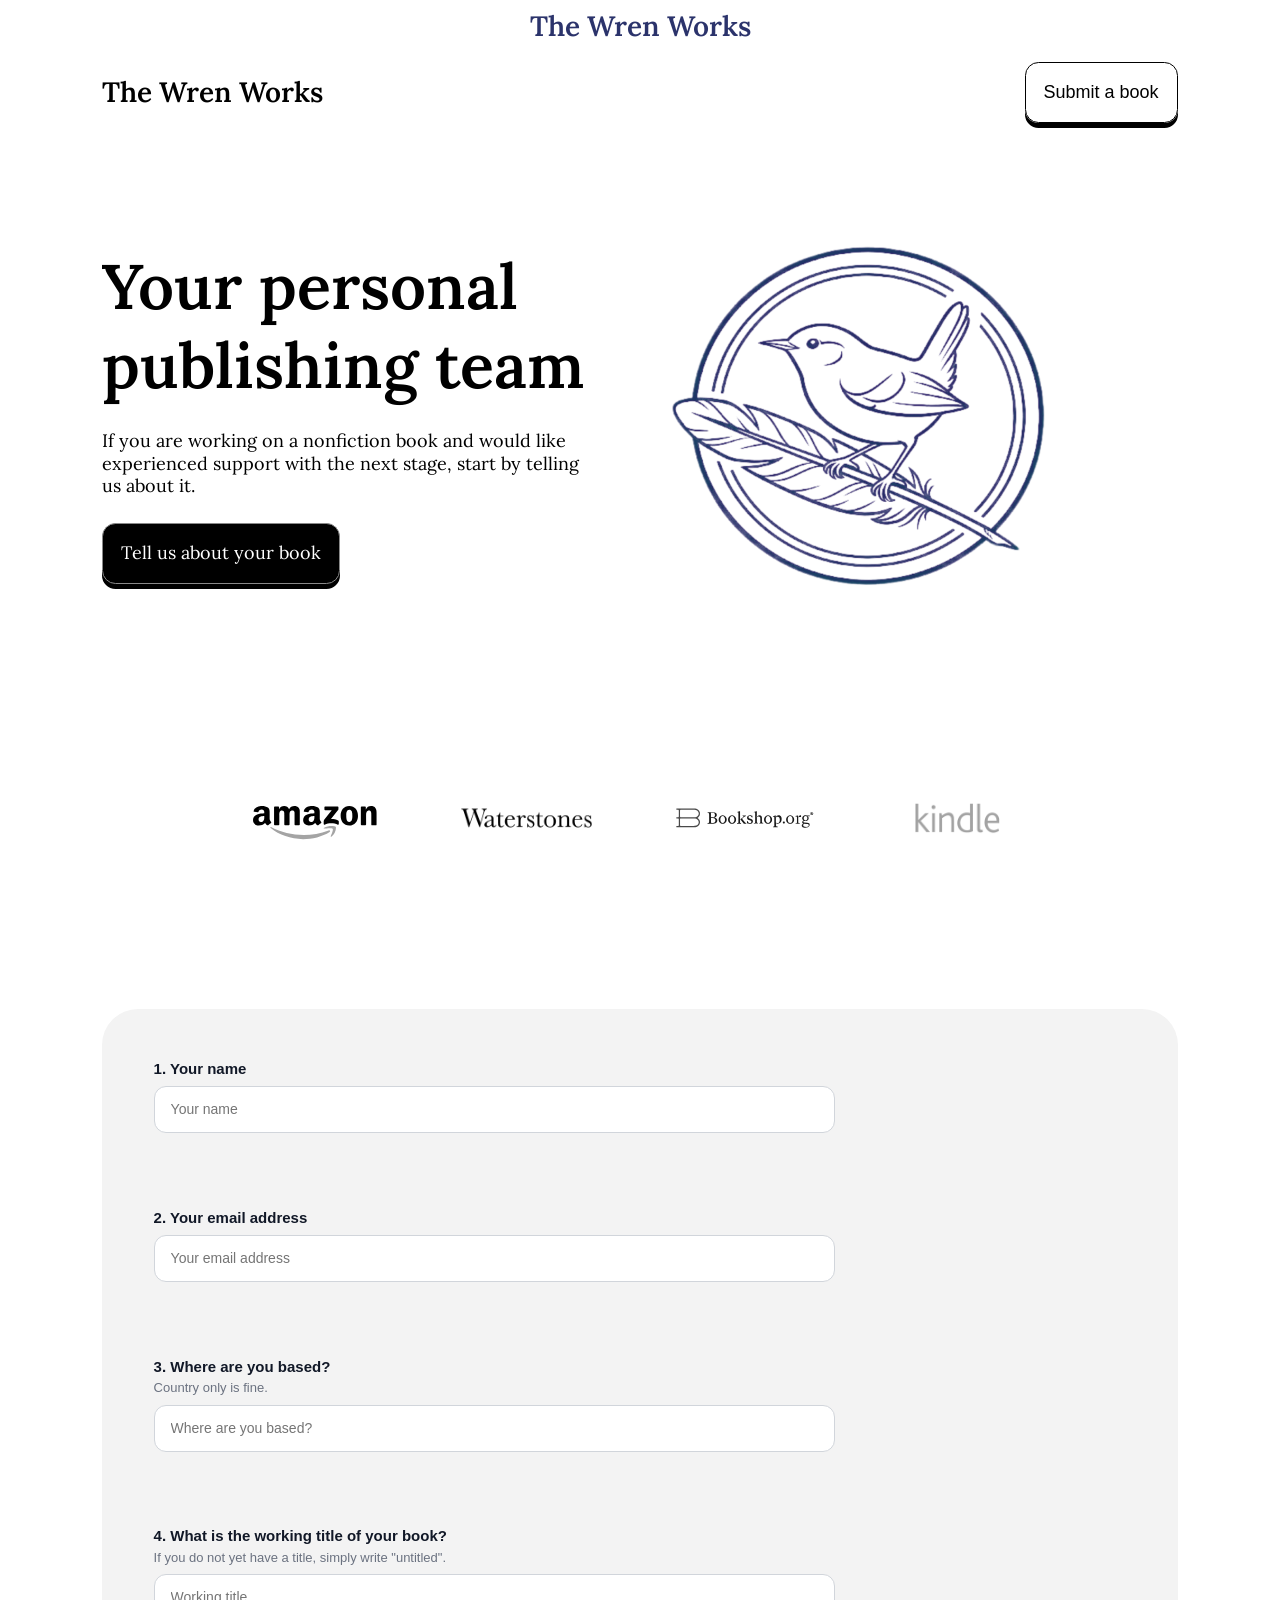
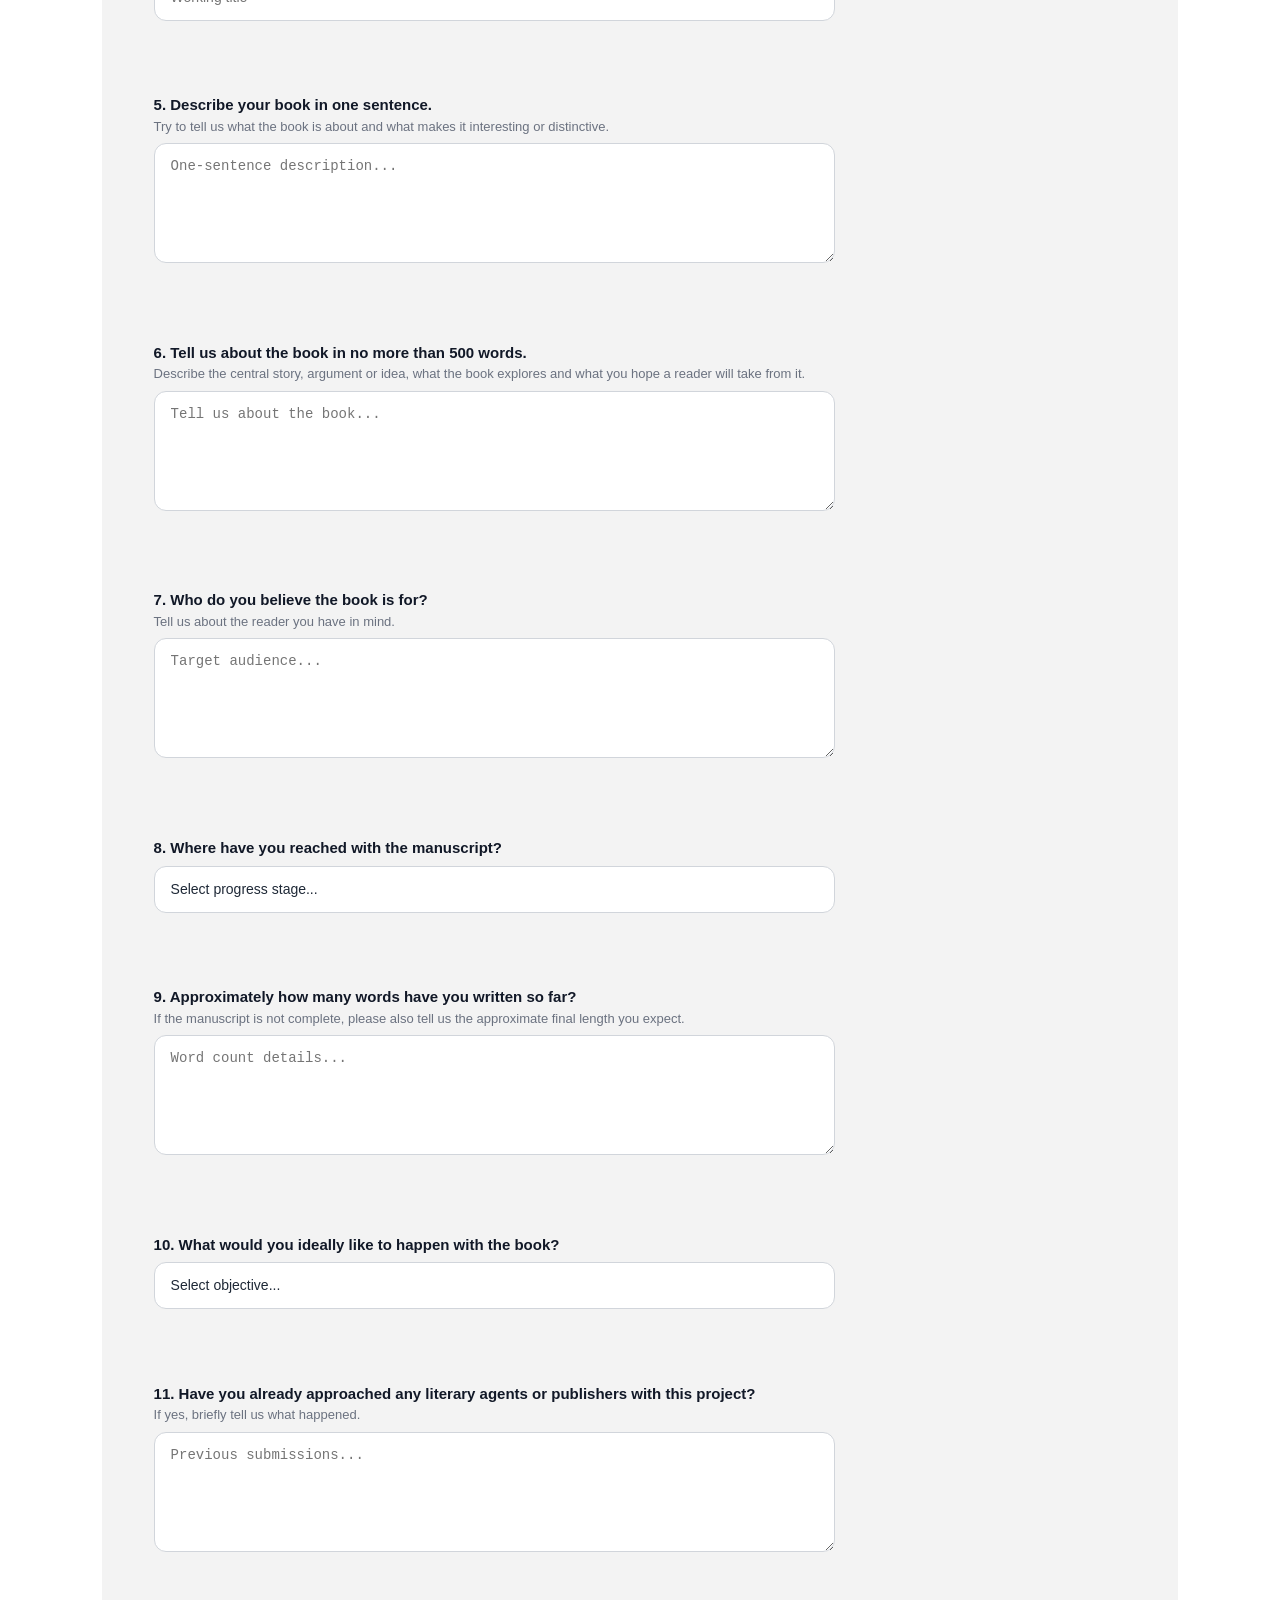
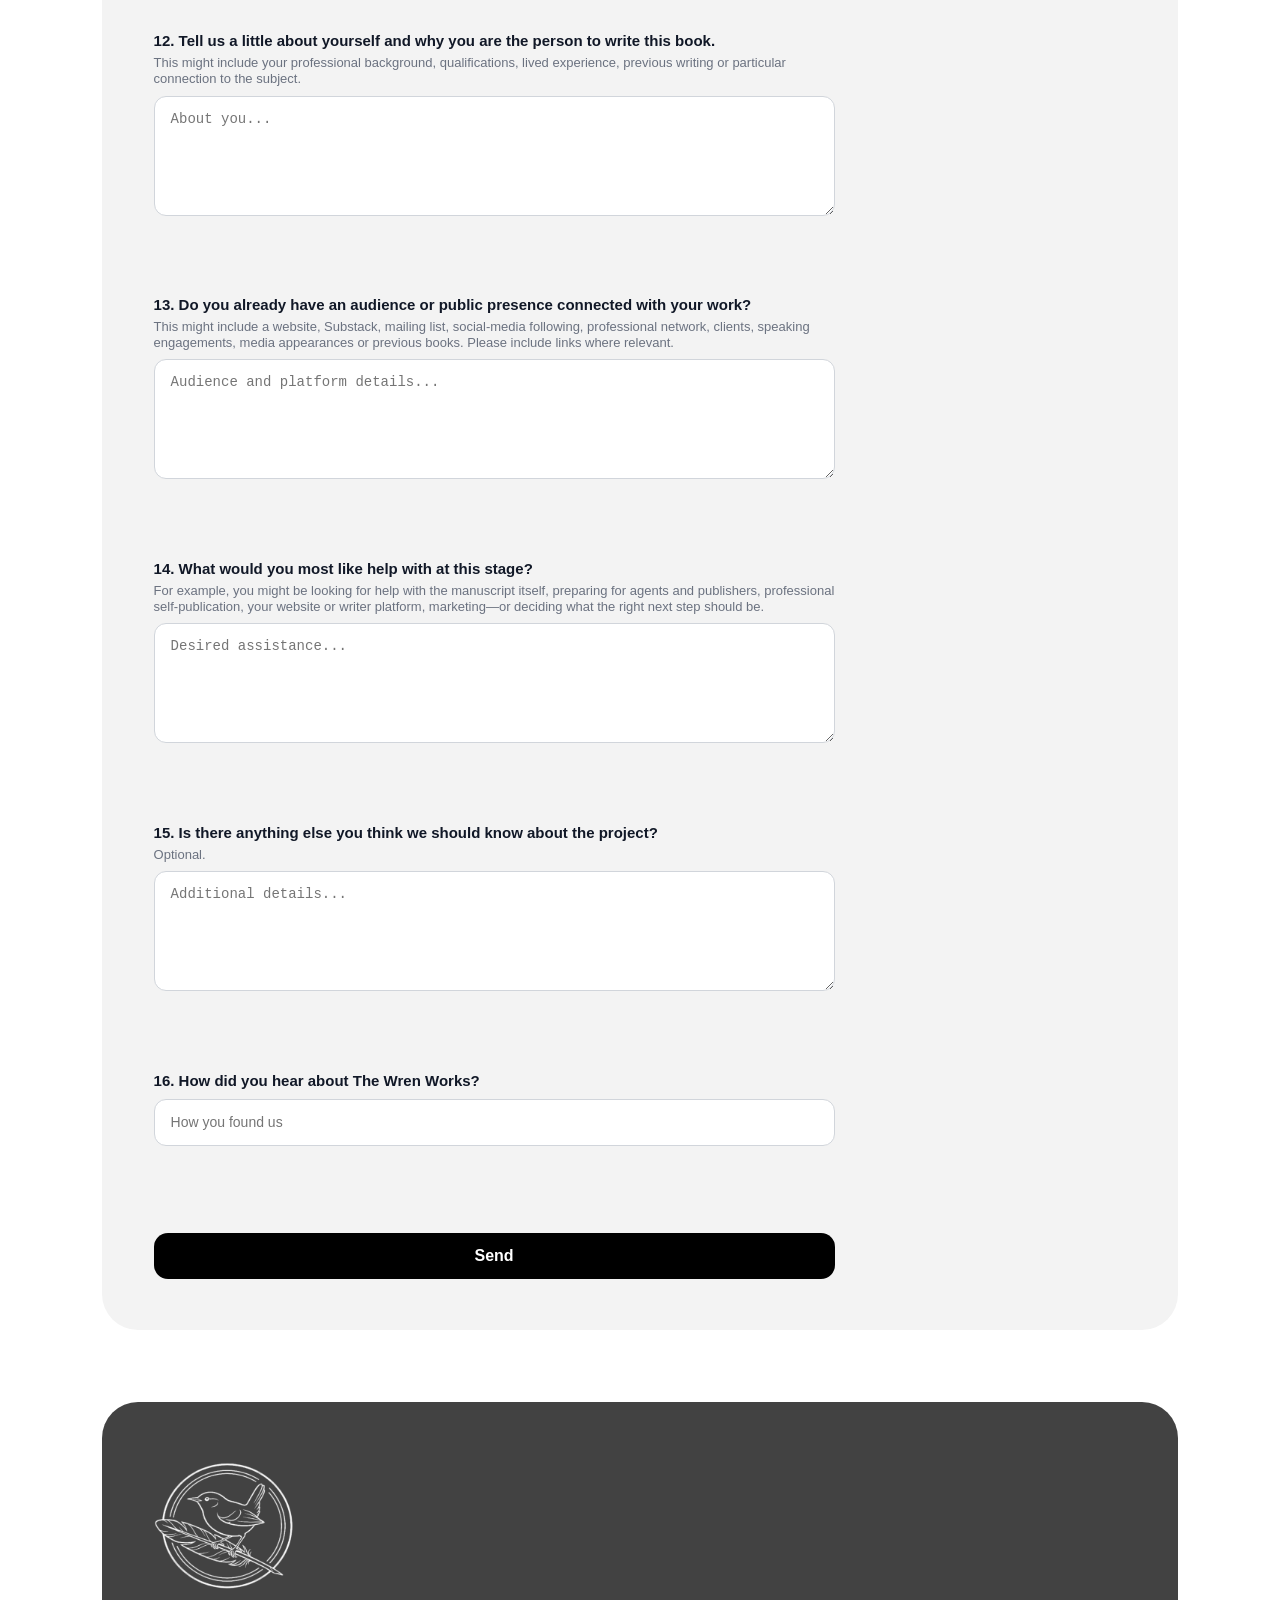
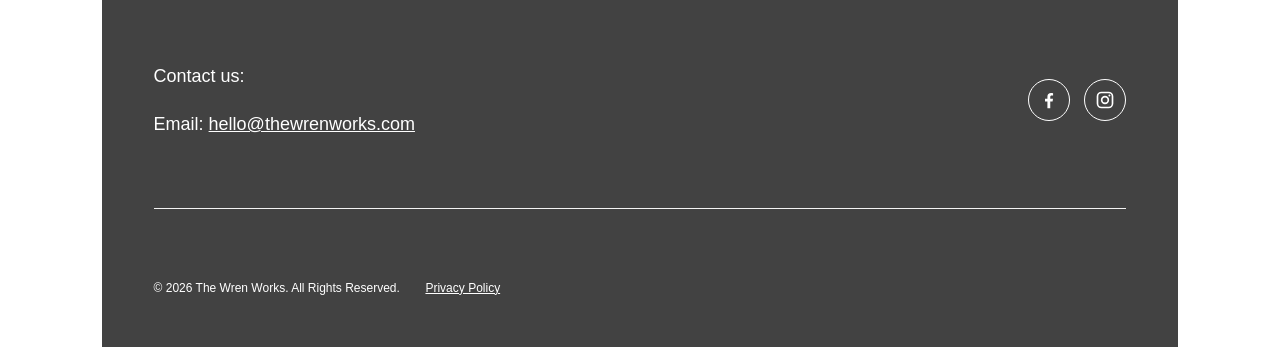
==== commit 49179ac6: "Add files via upload" ====
--- a/index.html
+++ b/index.html
@@ -1,4 +1,4 @@
-<!DOCTYPE html><html lang="en" data-ws-project="cc2d0de1-288e-43a6-b0fa-974bebbb24c8" data-ws-version="488" data-ws-last-published="2026-10-12T11:32:56.009Z"><head><link rel="stylesheet" type="text/css" href="/assets/static/app_generated_index-6937cd5a.tWIMLn9Y.css"><meta charSet="UTF-8"/><meta name="viewport" content="width=device-width,initial-scale=1"/><link rel="preload" as="image" imageSrcSet="/assets/The_Wren_Works_Logo_Blue_Transparent_Square_hXqft4OAI6tB1lydHX_5r.png 16w, /assets/The_Wren_Works_Logo_Blue_Transparent_Square_hXqft4OAI6tB1lydHX_5r.png 32w, /assets/The_Wren_Works_Logo_Blue_Transparent_Square_hXqft4OAI6tB1lydHX_5r.png 48w, /assets/The_Wren_Works_Logo_Blue_Transparent_Square_hXqft4OAI6tB1lydHX_5r.png 64w, /assets/The_Wren_Works_Logo_Blue_Transparent_Square_hXqft4OAI6tB1lydHX_5r.png 96w, /assets/The_Wren_Works_Logo_Blue_Transparent_Square_hXqft4OAI6tB1lydHX_5r.png 128w, /assets/The_Wren_Works_Logo_Blue_Transparent_Square_hXqft4OAI6tB1lydHX_5r.png 256w, /assets/The_Wren_Works_Logo_Blue_Transparent_Square_hXqft4OAI6tB1lydHX_5r.png 384w, /assets/The_Wren_Works_Logo_Blue_Transparent_Square_hXqft4OAI6tB1lydHX_5r.png 640w, /assets/The_Wren_Works_Logo_Blue_Transparent_Square_hXqft4OAI6tB1lydHX_5r.png 750w, /assets/The_Wren_Works_Logo_Blue_Transparent_Square_hXqft4OAI6tB1lydHX_5r.png 828w, /assets/The_Wren_Works_Logo_Blue_Transparent_Square_hXqft4OAI6tB1lydHX_5r.png 1080w, /assets/The_Wren_Works_Logo_Blue_Transparent_Square_hXqft4OAI6tB1lydHX_5r.png 1200w, /assets/The_Wren_Works_Logo_Blue_Transparent_Square_hXqft4OAI6tB1lydHX_5r.png 1920w" imageSizes="100vw"/><script async="" src="https://www.googletagmanager.com/gtag/js?id=G-954B76QLNG"></script><link rel="icon" href="/assets/The_Wren_Works_-_Logo_Transparent_square_VE-O6IhaY5iwHEhUVVaoV.png"/><link rel="preload" href="/assets/Lora-SemiBold_znw0nXS5wxOOpre-IOLf3.ttf" as="font" crossorigin="anonymous"/><link rel="preload" href="/assets/Lora-Medium_MLIfZySnlmDybAi4Fa-6B.ttf" as="font" crossorigin="anonymous"/><link rel="preload" href="/assets/Lora-BoldItalic_Gi897ydtL71wCxP0ZiwmR.ttf" as="font" crossorigin="anonymous"/><link rel="preload" href="/assets/Lora-MediumItalic_n7nVDHxsIgPP_UWSItA-U.ttf" as="font" crossorigin="anonymous"/><link rel="preload" href="/assets/Lora-Regular_C_TjQ6ZStoAsZDpQfTFe5.ttf" as="font" crossorigin="anonymous"/><link rel="preload" href="/assets/Lora-Italic-VariableFont_wght_oUsFwrGcsn1EwSscNb-XW.ttf" as="font" crossorigin="anonymous"/><link rel="preload" href="/assets/Lora-Bold_uh8MZzUZxP8kTWY_SK-nz.ttf" as="font" crossorigin="anonymous"/><link rel="preload" href="/assets/Lora-SemiBoldItalic_jOxKkHY4I21WDI2kAKfRw.ttf" as="font" crossorigin="anonymous"/><link rel="preload" href="/assets/Lora-VariableFont_wght_aYn2qdmpTzmwDis5Dptac.ttf" as="font" crossorigin="anonymous"/><link rel="preload" href="/assets/Lora-Italic_HtMKkSyhNpXAZKQBkb8YR.ttf" as="font" crossorigin="anonymous"/><meta property="og:url" content="https://url/"/><meta property="og:title" content="The Wren Works"/><meta property="og:type" content="website"/><meta property="og:site_name" content="The Wren Works"/><meta name="description" content="Writing and publishing advice from a non-fiction literary agency and book coaching team specialising in self-help, spirituality, personal development and wellbeing."/><meta property="og:description" content="Writing and publishing advice from a non-fiction literary agency and book coaching team specialising in self-help, spirituality, personal development and wellbeing."/><meta property="og:image" content="/assets/logo_TXKBONAHJlMzv4u5fhobM.png"/><meta property="twitter:card" content="summary_large_image"/><title>The Wren Works</title><script type="application/ld+json">{
+<!DOCTYPE html><html lang="en" data-ws-project="cc2d0de1-288e-43a6-b0fa-974bebbb24c8" data-ws-version="497" data-ws-last-published="2026-10-27T09:36:06.078Z"><head><link rel="stylesheet" type="text/css" href="/assets/static/app_generated_index-6937cd5a.tWIMLn9Y.css"><meta charSet="UTF-8"/><meta name="viewport" content="width=device-width,initial-scale=1"/><link rel="preload" as="image" imageSrcSet="/assets/The_Wren_Works_Logo_Blue_Transparent_Square_hXqft4OAI6tB1lydHX_5r.png 16w, /assets/The_Wren_Works_Logo_Blue_Transparent_Square_hXqft4OAI6tB1lydHX_5r.png 32w, /assets/The_Wren_Works_Logo_Blue_Transparent_Square_hXqft4OAI6tB1lydHX_5r.png 48w, /assets/The_Wren_Works_Logo_Blue_Transparent_Square_hXqft4OAI6tB1lydHX_5r.png 64w, /assets/The_Wren_Works_Logo_Blue_Transparent_Square_hXqft4OAI6tB1lydHX_5r.png 96w, /assets/The_Wren_Works_Logo_Blue_Transparent_Square_hXqft4OAI6tB1lydHX_5r.png 128w, /assets/The_Wren_Works_Logo_Blue_Transparent_Square_hXqft4OAI6tB1lydHX_5r.png 256w, /assets/The_Wren_Works_Logo_Blue_Transparent_Square_hXqft4OAI6tB1lydHX_5r.png 384w, /assets/The_Wren_Works_Logo_Blue_Transparent_Square_hXqft4OAI6tB1lydHX_5r.png 640w, /assets/The_Wren_Works_Logo_Blue_Transparent_Square_hXqft4OAI6tB1lydHX_5r.png 750w, /assets/The_Wren_Works_Logo_Blue_Transparent_Square_hXqft4OAI6tB1lydHX_5r.png 828w, /assets/The_Wren_Works_Logo_Blue_Transparent_Square_hXqft4OAI6tB1lydHX_5r.png 1080w, /assets/The_Wren_Works_Logo_Blue_Transparent_Square_hXqft4OAI6tB1lydHX_5r.png 1200w, /assets/The_Wren_Works_Logo_Blue_Transparent_Square_hXqft4OAI6tB1lydHX_5r.png 1920w" imageSizes="100vw"/><script async="" src="https://www.googletagmanager.com/gtag/js?id=G-954B76QLNG"></script><link rel="icon" href="/assets/The_Wren_Works_-_Logo_Transparent_square_VE-O6IhaY5iwHEhUVVaoV.png"/><link rel="preload" href="/assets/Lora-SemiBold_znw0nXS5wxOOpre-IOLf3.ttf" as="font" crossorigin="anonymous"/><link rel="preload" href="/assets/Lora-Medium_MLIfZySnlmDybAi4Fa-6B.ttf" as="font" crossorigin="anonymous"/><link rel="preload" href="/assets/Lora-BoldItalic_Gi897ydtL71wCxP0ZiwmR.ttf" as="font" crossorigin="anonymous"/><link rel="preload" href="/assets/Lora-MediumItalic_n7nVDHxsIgPP_UWSItA-U.ttf" as="font" crossorigin="anonymous"/><link rel="preload" href="/assets/Lora-Regular_C_TjQ6ZStoAsZDpQfTFe5.ttf" as="font" crossorigin="anonymous"/><link rel="preload" href="/assets/Lora-Italic-VariableFont_wght_oUsFwrGcsn1EwSscNb-XW.ttf" as="font" crossorigin="anonymous"/><link rel="preload" href="/assets/Lora-Bold_uh8MZzUZxP8kTWY_SK-nz.ttf" as="font" crossorigin="anonymous"/><link rel="preload" href="/assets/Lora-SemiBoldItalic_jOxKkHY4I21WDI2kAKfRw.ttf" as="font" crossorigin="anonymous"/><link rel="preload" href="/assets/Lora-VariableFont_wght_aYn2qdmpTzmwDis5Dptac.ttf" as="font" crossorigin="anonymous"/><link rel="preload" href="/assets/Lora-Italic_HtMKkSyhNpXAZKQBkb8YR.ttf" as="font" crossorigin="anonymous"/><meta property="og:url" content="https://url/copy-1"/><meta property="og:title" content="The Wren Works"/><meta property="og:type" content="website"/><meta property="og:site_name" content="The Wren Works"/><meta name="robots" content="noindex, nofollow"/><meta name="description" content="Writing and publishing advice from a non-fiction literary agency and book coaching team specialising in self-help, spirituality, personal development and wellbeing."/><meta property="og:description" content="Writing and publishing advice from a non-fiction literary agency and book coaching team specialising in self-help, spirituality, personal development and wellbeing."/><meta property="og:image" content="/assets/logo_TXKBONAHJlMzv4u5fhobM.png"/><meta property="twitter:card" content="summary_large_image"/><title>The Wren Works</title><script type="application/ld+json">{
   "@context": "https://schema.org",
   "@type": "WebSite",
   "name": "The Wren Works"
@@ -8,7 +8,7 @@
   gtag('js', new Date());
 
   gtag('config', 'G-954B76QLNG');
-</script></head><body class="w-body c1eefflm c1njz4ho"><div class="w-box c1njz4ho c1d8d4tt"><div style="display:contents"><div style="display:contents"><div style="display:contents"><div style="display:contents"></div></div><nav class="w-box cayvxmk c1g94nmz crvgmco c1tf9l6w cv8vzg6 c1ixtuxv ccdo1v8 c13rtvuj c1uup4ib c1x05l0l cnt8zja cqjnlda c1x7t933 c7qy5pm c1buloke cmfd5ud"><a aria-current="page" class="w-link ccdo1v8 czfl3ei cnt8zja ce9lonv cjrw7s3 c1cwnbqk c3s7c98 c1g6iaa7 cooi6gp cvnld01 ckrvz9r c1lsgh5b c1qcot4p cpta1gi c1964qkb c44tjbl c4scbcq csdn0eq cas8w64 clxubi1 cs2d5f8 ci146ui cv2l5av c1yq2yfl active" href="/"><span class="w-element c4je3xh c1t6bzlg ccdo1v8 czfl3ei cveejg9">The Wren Works</span></a><button type="button" aria-label="Open mobile menu" class="w-button c9tqjor c1pyzt8a c13lg4le c1rxb296 c1brvc39 c1sldssk c4scbcq cingnp7 c129xu9s c1kmctzp c1khjqz8 c1dmftlc cl32jmb c1cmte77 cdnfkux c1cgelw4 ctwn8xu ci146ui cv2l5av c122a9ww cjhjwdh cwlaefo c1wlopdx c1fm6mf0 cwomxg0 c1g5e5t8 c100mxn2 c118kcqx c1jzcjja c33qspo c19h5d9z c1whdfmb c1h4rosp citwlrj cgpvt0p cn8xhuh c7oijxz" aria-haspopup="dialog" aria-expanded="false" aria-controls="radix-:Rkm:" data-state="closed"><div class="w-html-embed"><svg xmlns="http://www.w3.org/2000/svg" viewBox="0 0 22 22" fill="currentColor" width="100%" height="100%" style="display: block;"><path fill-rule="evenodd" d="M2 5.998a.75.75 0 0 1 .75-.75h16.5a.75.75 0 0 1 0 1.5H2.75a.75.75 0 0 1-.75-.75Zm0 5.5a.75.75 0 0 1 .75-.75h16.5a.75.75 0 0 1 0 1.5H2.75a.75.75 0 0 1-.75-.75Zm0 5.5a.75.75 0 0 1 .75-.75h16.5a.75.75 0 0 1 0 1.5H2.75a.75.75 0 0 1-.75-.75Z" clip-rule="evenodd"/></svg></div></button></nav><div class="w-html-embed"><style>
+</script></head><body class="w-body c1eefflm c1njz4ho"><div class="w-box c1njz4ho"><div style="display:contents"><div style="display:contents"><div style="display:contents"><div style="display:contents"></div></div><nav class="w-box cayvxmk c1g94nmz crvgmco c1tf9l6w cv8vzg6 c1ixtuxv ccdo1v8 c13rtvuj c1uup4ib c1x05l0l cnt8zja cqjnlda c1x7t933 c7qy5pm c1buloke cmfd5ud"><a class="w-link ccdo1v8 czfl3ei cnt8zja ce9lonv cjrw7s3 c1cwnbqk c3s7c98 c1g6iaa7 cooi6gp cvnld01 ckrvz9r c1lsgh5b c1qcot4p cpta1gi c1964qkb c44tjbl c4scbcq csdn0eq cas8w64 clxubi1 cs2d5f8 ci146ui cv2l5av c1yq2yfl" href="/"><span class="w-element c4je3xh c1t6bzlg ccdo1v8 czfl3ei cveejg9">The Wren Works</span></a><button type="button" aria-label="Open mobile menu" class="w-button c9tqjor c1pyzt8a c13lg4le c1rxb296 c1brvc39 c1sldssk c4scbcq cingnp7 c129xu9s c1kmctzp c1khjqz8 c1dmftlc cl32jmb c1cmte77 cdnfkux c1cgelw4 ctwn8xu ci146ui cv2l5av c122a9ww cjhjwdh cwlaefo c1wlopdx c1fm6mf0 cwomxg0 c1g5e5t8 c100mxn2 c118kcqx c1jzcjja c33qspo c19h5d9z c1whdfmb c1h4rosp citwlrj cgpvt0p cn8xhuh c7oijxz" aria-haspopup="dialog" aria-expanded="false" aria-controls="radix-:R18m:" data-state="closed"><div class="w-html-embed"><svg xmlns="http://www.w3.org/2000/svg" viewBox="0 0 22 22" fill="currentColor" width="100%" height="100%" style="display: block;"><path fill-rule="evenodd" d="M2 5.998a.75.75 0 0 1 .75-.75h16.5a.75.75 0 0 1 0 1.5H2.75a.75.75 0 0 1-.75-.75Zm0 5.5a.75.75 0 0 1 .75-.75h16.5a.75.75 0 0 1 0 1.5H2.75a.75.75 0 0 1-.75-.75Zm0 5.5a.75.75 0 0 1 .75-.75h16.5a.75.75 0 0 1 0 1.5H2.75a.75.75 0 0 1-.75-.75Z" clip-rule="evenodd"/></svg></div></button></nav><div class="w-html-embed"><style>
   /* Remove preset margins on paragraphs. Margins on other elements, such as headings, are moved via Tokens. */
   p {
     margin: 0;
@@ -17,169 +17,274 @@
   * {
     scroll-behavior: smooth;
   }
-</style></div></div></div><main class="w-box"><section class="w-box c1hzitv3 c1lb8i4l c1964qkb"><div class="w-box cayvxmk c1g94nmz crvgmco c1tf9l6w cv8vzg6 c1ixtuxv c1t9vn71 c1o768ho c1uup4ib c1x05l0l c1xucrmt c1buloke cmfd5ud ct10b74 cy84l6z"><div class="w-box ccdo1v8 c1o768ho czfl3ei cnt8zja czlac5t cw1hgdq"><h1 class="w-heading cmjvuci c10mfbj2 cx6x4m7 c44tjbl c1t6bzlg c1wlveoc c161wrui c6dwg44 c14iocdl">Your personal publishing team</h1><div class="w-box cdnfkux c100mxn2"><div style="display:contents"><div style="display:contents"><img class="w-image ccdo1v8 cggs2ta cgm7k08" alt="" width="800" height="800" sizes="100vw" srcSet="/assets/The_Wren_Works_Logo_Blue_Transparent_Square_hXqft4OAI6tB1lydHX_5r.png 16w, /assets/The_Wren_Works_Logo_Blue_Transparent_Square_hXqft4OAI6tB1lydHX_5r.png 32w, /assets/The_Wren_Works_Logo_Blue_Transparent_Square_hXqft4OAI6tB1lydHX_5r.png 48w, /assets/The_Wren_Works_Logo_Blue_Transparent_Square_hXqft4OAI6tB1lydHX_5r.png 64w, /assets/The_Wren_Works_Logo_Blue_Transparent_Square_hXqft4OAI6tB1lydHX_5r.png 96w, /assets/The_Wren_Works_Logo_Blue_Transparent_Square_hXqft4OAI6tB1lydHX_5r.png 128w, /assets/The_Wren_Works_Logo_Blue_Transparent_Square_hXqft4OAI6tB1lydHX_5r.png 256w, /assets/The_Wren_Works_Logo_Blue_Transparent_Square_hXqft4OAI6tB1lydHX_5r.png 384w, /assets/The_Wren_Works_Logo_Blue_Transparent_Square_hXqft4OAI6tB1lydHX_5r.png 640w, /assets/The_Wren_Works_Logo_Blue_Transparent_Square_hXqft4OAI6tB1lydHX_5r.png 750w, /assets/The_Wren_Works_Logo_Blue_Transparent_Square_hXqft4OAI6tB1lydHX_5r.png 828w, /assets/The_Wren_Works_Logo_Blue_Transparent_Square_hXqft4OAI6tB1lydHX_5r.png 1080w, /assets/The_Wren_Works_Logo_Blue_Transparent_Square_hXqft4OAI6tB1lydHX_5r.png 1200w, /assets/The_Wren_Works_Logo_Blue_Transparent_Square_hXqft4OAI6tB1lydHX_5r.png 1920w" src="/assets/The_Wren_Works_Logo_Blue_Transparent_Square_hXqft4OAI6tB1lydHX_5r.png" decoding="async" loading="eager"/></div></div></div><p class="w-paragraph c1r7vju">If you are working on a nonfiction book and would like experienced support with the next stage, start by telling us about it.</p><a class="w-link c9tqjor c7we0se c13lg4le c1rxb296 c1brvc39 c1sldssk c4scbcq cingnp7 c129xu9s c1kmctzp c1khjqz8 c1dmftlc cl32jmb c1lkqi41 c1njz4ho c1cgelw4 ctwn8xu ci146ui cv2l5av c122a9ww cjhjwdh cwlaefo c1wlopdx c1fm6mf0 cwomxg0 c13o6rn9 cgpvt0p" href="/#contact">Tell us about your book</a></div><div class="w-box ccdo1v8 c7qy5pm cnt8zja c1o768ho cd9nun1"><div style="display:contents"><div style="display:contents"><img class="w-image ccdo1v8 cggs2ta cgm7k08" alt="" width="800" height="800" sizes="100vw" srcSet="/assets/The_Wren_Works_Logo_Blue_Transparent_Square_hXqft4OAI6tB1lydHX_5r.png 16w, /assets/The_Wren_Works_Logo_Blue_Transparent_Square_hXqft4OAI6tB1lydHX_5r.png 32w, /assets/The_Wren_Works_Logo_Blue_Transparent_Square_hXqft4OAI6tB1lydHX_5r.png 48w, /assets/The_Wren_Works_Logo_Blue_Transparent_Square_hXqft4OAI6tB1lydHX_5r.png 64w, /assets/The_Wren_Works_Logo_Blue_Transparent_Square_hXqft4OAI6tB1lydHX_5r.png 96w, /assets/The_Wren_Works_Logo_Blue_Transparent_Square_hXqft4OAI6tB1lydHX_5r.png 128w, /assets/The_Wren_Works_Logo_Blue_Transparent_Square_hXqft4OAI6tB1lydHX_5r.png 256w, /assets/The_Wren_Works_Logo_Blue_Transparent_Square_hXqft4OAI6tB1lydHX_5r.png 384w, /assets/The_Wren_Works_Logo_Blue_Transparent_Square_hXqft4OAI6tB1lydHX_5r.png 640w, /assets/The_Wren_Works_Logo_Blue_Transparent_Square_hXqft4OAI6tB1lydHX_5r.png 750w, /assets/The_Wren_Works_Logo_Blue_Transparent_Square_hXqft4OAI6tB1lydHX_5r.png 828w, /assets/The_Wren_Works_Logo_Blue_Transparent_Square_hXqft4OAI6tB1lydHX_5r.png 1080w, /assets/The_Wren_Works_Logo_Blue_Transparent_Square_hXqft4OAI6tB1lydHX_5r.png 1200w, /assets/The_Wren_Works_Logo_Blue_Transparent_Square_hXqft4OAI6tB1lydHX_5r.png 1920w" src="/assets/The_Wren_Works_Logo_Blue_Transparent_Square_hXqft4OAI6tB1lydHX_5r.png" decoding="async" loading="eager"/></div></div></div></div></section><section id="contact" class="w-box c1hzitv3 c1lb8i4l"><div class="w-box cayvxmk c1g94nmz crvgmco c1tf9l6w cv8vzg6 c1ixtuxv ccdo1v8 c1o768ho c1p1oiur crsj5vb c1buloke cmfd5ud"><div class="w-box c5vt19m cy4x23 cora95j c1v3bltv c1989kh7 c1va8b1i c10llp0q cf8swuh cmochtn cygquf9 c1dcexo6 cef5mjv ctsfn51 c1isgihs"><div class="w-html-embed"><style>
-  .wren-form-container { max-width: 640px; margin: 0 auto; font-family: system-ui, -apple-system, BlinkMacSystemFont, "Segoe UI", Roboto, sans-serif; color: #111827; }
-  .wren-field-group { margin-bottom: 24px; }
-  .wren-label { display: block; font-size: 15px; font-weight: 600; margin-bottom: 8px; color: #111827; }
-  .wren-sublabel { display: block; font-size: 13px; color: #6b7280; margin-top: -4px; margin-bottom: 8px; font-weight: normal; }
-  .wren-input, .wren-textarea, .wren-select { width: 100%; padding: 12px 16px; font-size: 14px; line-height: 1.5; color: #1f2937; background-color: #ffffff; border: 1px solid #d1d5db; border-radius: 12px; box-sizing: border-box; transition: border-color 0.15s ease-in-out, box-shadow 0.15s ease-in-out; outline: none; }
-  .wren-textarea { min-height: 120px; resize: vertical; }
-  .wren-select { appearance: none; background-image: url("data:image/svg+xml;charset=UTF-8,%3csvg xmlns='http://www.w3.org/2000/svg' viewBox='0 0 24 24' fill='none' stroke='%236b7280' stroke-width='2' stroke-linecap='round' stroke-linejoin='round'%3e%3cpolyline points='6 9 12 15 18 9'%3e%3c/polyline%3e%3c/svg%3e"); background-repeat: no-repeat; background-position: right 14px center; background-size: 16px; padding-right: 40px; }
-  .wren-input:focus, .wren-textarea:focus, .wren-select:focus { border-color: #000000; box-shadow: 0 0 0 1px #000000; }
-  .wren-button { width: 100%; background-color: #000000; color: #ffffff; font-size: 16px; font-weight: 600; padding: 14px 24px; border: none; border-radius: 14px; cursor: pointer; margin-top: 12px; transition: opacity 0.15s ease; }
-  .wren-button:hover { opacity: 0.9; }
-  .wren-button:disabled { opacity: 0.6; cursor: default; }
-  .wren-thanks { display: none; text-align: center; padding: 48px 24px; border: 1px solid #d1d5db; border-radius: 16px; }
-  .wren-thanks h3 { font-size: 22px; font-weight: 700; margin: 0 0 12px; color: #111827; }
-  .wren-thanks p { font-size: 16px; line-height: 1.6; margin: 0; color: #374151; }
+</style></div></div></div><nav class="w-box cayvxmk c1g94nmz crvgmco c1tf9l6w cv8vzg6 c1ixtuxv ccdo1v8 c13rtvuj c1uup4ib c1x05l0l c1djcjaj cqjnlda c1x7t933 c7qy5pm c1buloke cmfd5ud"><a class="w-link c1je04uq c7qy5pm cveejg9 ce9lonv cjrw7s3 c1cwnbqk c3s7c98 c1g6iaa7 cooi6gp cvnld01 ckrvz9r c1lsgh5b c1qcot4p cpta1gi c1964qkb c44tjbl c4scbcq cas8w64 clxubi1 cs2d5f8 ci146ui cv2l5av c1yq2yfl" href="/"><span class="w-element c4je3xh">The Wren Works</span></a><div aria-label="Main navigation" class="w-box c1s05uw2 ccdo1v8 c13rtvuj c7qy5pm cveejg9 czlac5t cw1hgdq c19x3wtq c1j8oni9 c1u1y1hi ccf6y70 cy84l6z cd9nun1"><div style="display:contents"><div style="display:contents"></div></div><a class="w-link c1suzd87 csudl2l c13lg4le c1rxb296 c1brvc39 c1sldssk c4scbcq cingnp7 c129xu9s c1kmctzp c1khjqz8 c1dmftlc cl32jmb c1cmte77 c1h731ja c1gi8jfc ctwn8xu ci146ui cv2l5av c122a9ww cjhjwdh cwlaefo c1wlopdx c1fm6mf0 cwomxg0 c13o6rn9 cgpvt0p" href="/#contact">Submit a book</a></div><button type="button" aria-label="Open mobile menu" class="w-button c9tqjor c1pyzt8a c13lg4le c1rxb296 c1brvc39 c1sldssk c4scbcq cingnp7 c129xu9s c1kmctzp c1khjqz8 c1dmftlc cl32jmb c1cmte77 cdnfkux c1cgelw4 ctwn8xu ci146ui cv2l5av c122a9ww cjhjwdh cwlaefo c1wlopdx c1fm6mf0 cwomxg0 c1g5e5t8 c100mxn2 c118kcqx c1jzcjja c33qspo c19h5d9z c1whdfmb c1h4rosp citwlrj cgpvt0p cn8xhuh c7oijxz" aria-haspopup="dialog" aria-expanded="false" aria-controls="radix-:Rd6:" data-state="closed"><div class="w-html-embed"><svg xmlns="http://www.w3.org/2000/svg" viewBox="0 0 22 22" fill="currentColor" width="100%" height="100%" style="display: block;"><path fill-rule="evenodd" d="M2 5.998a.75.75 0 0 1 .75-.75h16.5a.75.75 0 0 1 0 1.5H2.75a.75.75 0 0 1-.75-.75Zm0 5.5a.75.75 0 0 1 .75-.75h16.5a.75.75 0 0 1 0 1.5H2.75a.75.75 0 0 1-.75-.75Zm0 5.5a.75.75 0 0 1 .75-.75h16.5a.75.75 0 0 1 0 1.5H2.75a.75.75 0 0 1-.75-.75Z" clip-rule="evenodd"/></svg></div></button></nav><main class="w-box"><section class="w-box c1hzitv3 c1lb8i4l c1964qkb"><div class="w-box cayvxmk c1g94nmz crvgmco c1tf9l6w cv8vzg6 c1ixtuxv c1t9vn71 c1o768ho c1uup4ib c1x05l0l c1xucrmt c1buloke cmfd5ud ct10b74 cy84l6z"><div class="w-box ccdo1v8 c1o768ho czfl3ei cnt8zja czlac5t cw1hgdq"><h1 class="w-heading cmjvuci c10mfbj2 cx6x4m7 c44tjbl">Your personal publishing team</h1><div class="w-box cdnfkux c100mxn2"><div style="display:contents"><div style="display:contents"><img class="w-image ccdo1v8 cggs2ta cgm7k08" alt="" width="800" height="800" sizes="100vw" srcSet="/assets/The_Wren_Works_Logo_Blue_Transparent_Square_hXqft4OAI6tB1lydHX_5r.png 16w, /assets/The_Wren_Works_Logo_Blue_Transparent_Square_hXqft4OAI6tB1lydHX_5r.png 32w, /assets/The_Wren_Works_Logo_Blue_Transparent_Square_hXqft4OAI6tB1lydHX_5r.png 48w, /assets/The_Wren_Works_Logo_Blue_Transparent_Square_hXqft4OAI6tB1lydHX_5r.png 64w, /assets/The_Wren_Works_Logo_Blue_Transparent_Square_hXqft4OAI6tB1lydHX_5r.png 96w, /assets/The_Wren_Works_Logo_Blue_Transparent_Square_hXqft4OAI6tB1lydHX_5r.png 128w, /assets/The_Wren_Works_Logo_Blue_Transparent_Square_hXqft4OAI6tB1lydHX_5r.png 256w, /assets/The_Wren_Works_Logo_Blue_Transparent_Square_hXqft4OAI6tB1lydHX_5r.png 384w, /assets/The_Wren_Works_Logo_Blue_Transparent_Square_hXqft4OAI6tB1lydHX_5r.png 640w, /assets/The_Wren_Works_Logo_Blue_Transparent_Square_hXqft4OAI6tB1lydHX_5r.png 750w, /assets/The_Wren_Works_Logo_Blue_Transparent_Square_hXqft4OAI6tB1lydHX_5r.png 828w, /assets/The_Wren_Works_Logo_Blue_Transparent_Square_hXqft4OAI6tB1lydHX_5r.png 1080w, /assets/The_Wren_Works_Logo_Blue_Transparent_Square_hXqft4OAI6tB1lydHX_5r.png 1200w, /assets/The_Wren_Works_Logo_Blue_Transparent_Square_hXqft4OAI6tB1lydHX_5r.png 1920w" src="/assets/The_Wren_Works_Logo_Blue_Transparent_Square_hXqft4OAI6tB1lydHX_5r.png" decoding="async" loading="eager"/></div></div></div><p class="w-paragraph c1r7vju">If you are working on a nonfiction book and would like experienced support with the next stage, start by telling us about it.</p><a class="w-link c9tqjor c1pyzt8a c13lg4le c1rxb296 c1brvc39 c1sldssk c4scbcq cingnp7 c129xu9s c1kmctzp c1khjqz8 c1dmftlc cl32jmb c1cmte77 c1njz4ho c1cgelw4 ctwn8xu ci146ui cv2l5av c122a9ww cjhjwdh cwlaefo c1wlopdx c1fm6mf0 cwomxg0 c13o6rn9 cgpvt0p" href="/#contact">Tell us about your book</a></div><div class="w-box ccdo1v8 c7qy5pm cnt8zja c1o768ho cd9nun1"><div style="display:contents"><div style="display:contents"><img class="w-image ccdo1v8 cggs2ta cgm7k08" alt="" width="800" height="800" sizes="100vw" srcSet="/assets/The_Wren_Works_Logo_Blue_Transparent_Square_hXqft4OAI6tB1lydHX_5r.png 16w, /assets/The_Wren_Works_Logo_Blue_Transparent_Square_hXqft4OAI6tB1lydHX_5r.png 32w, /assets/The_Wren_Works_Logo_Blue_Transparent_Square_hXqft4OAI6tB1lydHX_5r.png 48w, /assets/The_Wren_Works_Logo_Blue_Transparent_Square_hXqft4OAI6tB1lydHX_5r.png 64w, /assets/The_Wren_Works_Logo_Blue_Transparent_Square_hXqft4OAI6tB1lydHX_5r.png 96w, /assets/The_Wren_Works_Logo_Blue_Transparent_Square_hXqft4OAI6tB1lydHX_5r.png 128w, /assets/The_Wren_Works_Logo_Blue_Transparent_Square_hXqft4OAI6tB1lydHX_5r.png 256w, /assets/The_Wren_Works_Logo_Blue_Transparent_Square_hXqft4OAI6tB1lydHX_5r.png 384w, /assets/The_Wren_Works_Logo_Blue_Transparent_Square_hXqft4OAI6tB1lydHX_5r.png 640w, /assets/The_Wren_Works_Logo_Blue_Transparent_Square_hXqft4OAI6tB1lydHX_5r.png 750w, /assets/The_Wren_Works_Logo_Blue_Transparent_Square_hXqft4OAI6tB1lydHX_5r.png 828w, /assets/The_Wren_Works_Logo_Blue_Transparent_Square_hXqft4OAI6tB1lydHX_5r.png 1080w, /assets/The_Wren_Works_Logo_Blue_Transparent_Square_hXqft4OAI6tB1lydHX_5r.png 1200w, /assets/The_Wren_Works_Logo_Blue_Transparent_Square_hXqft4OAI6tB1lydHX_5r.png 1920w" src="/assets/The_Wren_Works_Logo_Blue_Transparent_Square_hXqft4OAI6tB1lydHX_5r.png" decoding="async" loading="eager"/></div></div></div></div></section><section class="w-box c1hzitv3 c1lb8i4l"><div class="w-box cayvxmk c1g94nmz crvgmco c1tf9l6w cv8vzg6 c1ixtuxv ccdo1v8 c1o768ho c1p1oiur crsj5vb c1buloke cmfd5ud"><div class="w-box ccdo1v8 cnt8zja c1p1oiur c1x05l0l cg9rdh0 clq98eg"><img class="w-image c1bzkfr6" alt="Amazon logo" width="125" height="48" sizes="100vw" srcSet="/assets/Company_logo_ilBsKffLgKKrF6pyQmIez.svg 16w, /assets/Company_logo_ilBsKffLgKKrF6pyQmIez.svg 32w, /assets/Company_logo_ilBsKffLgKKrF6pyQmIez.svg 48w, /assets/Company_logo_ilBsKffLgKKrF6pyQmIez.svg 64w, /assets/Company_logo_ilBsKffLgKKrF6pyQmIez.svg 96w, /assets/Company_logo_ilBsKffLgKKrF6pyQmIez.svg 128w, /assets/Company_logo_ilBsKffLgKKrF6pyQmIez.svg 256w" src="/assets/Company_logo_ilBsKffLgKKrF6pyQmIez.svg" decoding="async" loading="lazy"/><img class="w-image c1bzkfr6 chfzoa1 ck7b4pn csdn0eq" alt="" width="700" height="320" sizes="100vw" srcSet="/assets/waterstones-logo_qScTelSYWjg4US7qrMNct.webp 16w, /assets/waterstones-logo_qScTelSYWjg4US7qrMNct.webp 32w, /assets/waterstones-logo_qScTelSYWjg4US7qrMNct.webp 48w, /assets/waterstones-logo_qScTelSYWjg4US7qrMNct.webp 64w, /assets/waterstones-logo_qScTelSYWjg4US7qrMNct.webp 96w, /assets/waterstones-logo_qScTelSYWjg4US7qrMNct.webp 128w, /assets/waterstones-logo_qScTelSYWjg4US7qrMNct.webp 256w, /assets/waterstones-logo_qScTelSYWjg4US7qrMNct.webp 384w, /assets/waterstones-logo_qScTelSYWjg4US7qrMNct.webp 640w, /assets/waterstones-logo_qScTelSYWjg4US7qrMNct.webp 750w, /assets/waterstones-logo_qScTelSYWjg4US7qrMNct.webp 828w, /assets/waterstones-logo_qScTelSYWjg4US7qrMNct.webp 1080w, /assets/waterstones-logo_qScTelSYWjg4US7qrMNct.webp 1200w, /assets/waterstones-logo_qScTelSYWjg4US7qrMNct.webp 1920w" src="/assets/waterstones-logo_qScTelSYWjg4US7qrMNct.webp" decoding="async" loading="lazy"/><img class="w-image c1bzkfr6" alt="" width="140" height="34" sizes="100vw" srcSet="/assets/logo.881e4ae9_J3uJOCC29OtPi2pM7j5kn.svg 16w, /assets/logo.881e4ae9_J3uJOCC29OtPi2pM7j5kn.svg 32w, /assets/logo.881e4ae9_J3uJOCC29OtPi2pM7j5kn.svg 48w, /assets/logo.881e4ae9_J3uJOCC29OtPi2pM7j5kn.svg 64w, /assets/logo.881e4ae9_J3uJOCC29OtPi2pM7j5kn.svg 96w, /assets/logo.881e4ae9_J3uJOCC29OtPi2pM7j5kn.svg 128w, /assets/logo.881e4ae9_J3uJOCC29OtPi2pM7j5kn.svg 256w, /assets/logo.881e4ae9_J3uJOCC29OtPi2pM7j5kn.svg 384w" src="/assets/logo.881e4ae9_J3uJOCC29OtPi2pM7j5kn.svg" decoding="async" loading="lazy"/><img class="w-image c1bzkfr6" alt="" width="140" height="400" sizes="100vw" srcSet="/assets/5eb17297bcc1d00004d8ddfc_(1)_viFgmVlqX3p67Xty-1W1u.png 16w, /assets/5eb17297bcc1d00004d8ddfc_(1)_viFgmVlqX3p67Xty-1W1u.png 32w, /assets/5eb17297bcc1d00004d8ddfc_(1)_viFgmVlqX3p67Xty-1W1u.png 48w, /assets/5eb17297bcc1d00004d8ddfc_(1)_viFgmVlqX3p67Xty-1W1u.png 64w, /assets/5eb17297bcc1d00004d8ddfc_(1)_viFgmVlqX3p67Xty-1W1u.png 96w, /assets/5eb17297bcc1d00004d8ddfc_(1)_viFgmVlqX3p67Xty-1W1u.png 128w, /assets/5eb17297bcc1d00004d8ddfc_(1)_viFgmVlqX3p67Xty-1W1u.png 256w, /assets/5eb17297bcc1d00004d8ddfc_(1)_viFgmVlqX3p67Xty-1W1u.png 384w" src="/assets/5eb17297bcc1d00004d8ddfc_(1)_viFgmVlqX3p67Xty-1W1u.png" decoding="async" loading="lazy"/></div></div></section><section id="contact" class="w-box c1hzitv3 c1lb8i4l"><div class="w-box cayvxmk c1g94nmz crvgmco c1tf9l6w cv8vzg6 c1ixtuxv ccdo1v8 c1o768ho c1p1oiur crsj5vb c1buloke cmfd5ud"><div class="w-box c5vt19m cy4x23 cora95j c1v3bltv c1p24nhv c1va8b1i c10llp0q cf8swuh cmochtn cygquf9 c1dcexo6 cef5mjv ctsfn51 c1isgihs"><form class="w-webhook-form c17audmm"><div class="w-box ccdo1v8 c1o768ho c8bc689 cx1slgp"><div class="w-html-embed"><style>
+  .wren-form-container {
+    max-width: 640px;
+    margin: 0 auto;
+    font-family: system-ui, -apple-system, BlinkMacSystemFont, "Segoe UI", Roboto, sans-serif;
+    color: #111827;
+  }
+
+  .wren-field-group {
+    margin-bottom: 24px;
+  }
+
+  .wren-label {
+    display: block;
+    font-size: 15px;
+    font-weight: 600;
+    margin-bottom: 8px;
+    color: #111827;
+  }
+
+  .wren-sublabel {
+    display: block;
+    font-size: 13px;
+    color: #6b7280;
+    margin-top: -4px;
+    margin-bottom: 8px;
+    font-weight: normal;
+  }
+
+  .wren-input,
+  .wren-textarea,
+  .wren-select {
+    width: 100%;
+    padding: 12px 16px;
+    font-size: 14px;
+    line-height: 1.5;
+    color: #1f2937;
+    background-color: #ffffff;
+    border: 1px solid #d1d5db;
+    border-radius: 12px;
+    box-sizing: border-box;
+    transition: border-color 0.15s ease-in-out, box-shadow 0.15s ease-in-out;
+    outline: none;
+  }
+
+  .wren-textarea {
+    min-height: 120px;
+    resize: vertical;
+  }
+
+  .wren-select {
+    appearance: none;
+    background-image: url("data:image/svg+xml;charset=UTF-8,%3csvg xmlns='http://www.w3.org/2000/svg' viewBox='0 0 24 24' fill='none' stroke='%3c6b7280' stroke-width='2' stroke-linecap='round' stroke-linejoin='round'%3e%3cpolyline points='6 9 12 15 18 9'%3e%3c/polyline%3e%3c/svg%3e");
+    background-repeat: no-repeat;
+    background-position: right 14px center;
+    background-size: 16px;
+    padding-right: 40px;
+  }
+
+  .wren-input:focus,
+  .wren-textarea:focus,
+  .wren-select:focus {
+    border-color: #000000;
+    box-shadow: 0 0 0 1px #000000;
+  }
+
+  .wren-button {
+    width: 100%;
+    background-color: #000000;
+    color: #ffffff;
+    font-size: 16px;
+    font-weight: 600;
+    padding: 14px 24px;
+    border: none;
+    border-radius: 14px;
+    cursor: pointer;
+    margin-top: 12px;
+    transition: opacity 0.15s ease;
+  }
+
+  .wren-button:hover {
+    opacity: 0.9;
+  }
 </style>
 
-<div class="wren-form-container" id="wren-wrapper">
-
-  <iframe name="wren_hidden_iframe" id="wren_hidden_iframe" style="display:none;" title="Form submission target"></iframe>
-
-  <div class="wren-thanks" id="wren-thanks" role="status" tabindex="-1">
-    <h3>Thank you</h3>
-    <p>We've received your submission and will be in touch soon.</p>
-  </div>
-
-  <form id="wren-form"
-        action="https://docs.google.com/forms/d/e/1FAIpQLSfJEWS71LFeyPMMYryLmZF2ihaHXU1wskBWcPAepfrLmtG97Q/formResponse"
-        method="POST" target="wren_hidden_iframe">
-
-    <div class="wren-field-group">
-      <label class="wren-label">1. Your name</label>
-      <input type="text" name="entry.1162594125" class="wren-input" placeholder="Your name" required />
-    </div>
-
-    <div class="wren-field-group">
-      <label class="wren-label">2. Your email address</label>
-      <input type="email" name="entry.431169347" class="wren-input" placeholder="Your email address" required />
-    </div>
-
-    <div class="wren-field-group">
-      <label class="wren-label">3. Where are you based?</label>
-      <span class="wren-sublabel">Country only is fine.</span>
-      <input type="text" name="entry.1384466608" class="wren-input" placeholder="Where are you based?" required />
-    </div>
-
-    <div class="wren-field-group">
-      <label class="wren-label">4. What is the working title of your book?</label>
-      <span class="wren-sublabel">If you do not yet have a title, simply write "untitled".</span>
-      <input type="text" name="entry.1306332723" class="wren-input" placeholder="Working title" required />
-    </div>
-
-    <div class="wren-field-group">
-      <label class="wren-label">5. Describe your book in one sentence.</label>
-      <span class="wren-sublabel">Try to tell us what the book is about and what makes it interesting or distinctive.</span>
-      <textarea name="entry.1041622956" class="wren-textarea" placeholder="One-sentence description..." required></textarea>
-    </div>
-
-    <div class="wren-field-group">
-      <label class="wren-label">6. Tell us about the book in no more than 500 words.</label>
-      <span class="wren-sublabel">Describe the central story, argument or idea, what the book explores and what you hope a reader will take from it.</span>
-      <textarea name="entry.1794145135" class="wren-textarea" placeholder="Tell us about the book..." required></textarea>
-    </div>
-
-    <div class="wren-field-group">
-      <label class="wren-label">7. Who do you believe the book is for?</label>
-      <span class="wren-sublabel">Tell us about the reader you have in mind.</span>
-      <textarea name="entry.1714093914" class="wren-textarea" placeholder="Target audience..." required></textarea>
-    </div>
-
-    <div class="wren-field-group">
-      <label class="wren-label">8. Where have you reached with the manuscript?</label>
-      <select name="entry.1680126746" class="wren-select" required>
-        <option value="" disabled selected>Select progress stage...</option>
-        <option value="I have the idea but have not started writing">I have the idea but have not started writing</option>
-        <option value="I have an outline or chapter plan">I have an outline or chapter plan</option>
-        <option value="I have written part of the manuscript">I have written part of the manuscript</option>
-        <option value="I have completed a first draft">I have completed a first draft</option>
-        <option value="I have completed and revised the manuscript">I have completed and revised the manuscript</option>
-        <option value="The book has previously been published and I want to redevelop or relaunch it">The book has previously been published and I want to redevelop or relaunch it</option>
-      </select>
-    </div>
-
-    <div class="wren-field-group">
-      <label class="wren-label">9. Approximately how many words have you written so far?</label>
-      <span class="wren-sublabel">If the manuscript is not complete, please also tell us the approximate final length you expect.</span>
-      <textarea name="entry.1428358252" class="wren-textarea" placeholder="Word count details..." required></textarea>
-    </div>
-
-    <div class="wren-field-group">
-      <label class="wren-label">10. What would you ideally like to happen with the book?</label>
-      <select name="entry.1810901119" class="wren-select" required>
-        <option value="" disabled selected>Select objective...</option>
-        <option value="I would like to approach literary agents and traditional publishers">I would like to approach literary agents and traditional publishers</option>
-        <option value="I would like to self-publish professionally">I would like to self-publish professionally</option>
-        <option value="I am not yet sure which route is right for me">I am not yet sure which route is right for me</option>
-        <option value="I have another objective">I have another objective</option>
-      </select>
-    </div>
-
-    <div class="wren-field-group">
-      <label class="wren-label">11. Have you already approached any literary agents or publishers with this project?</label>
-      <span class="wren-sublabel">If yes, briefly tell us what happened.</span>
-      <textarea name="entry.2067140573" class="wren-textarea" placeholder="Previous submissions..." required></textarea>
-    </div>
-
-    <div class="wren-field-group">
-      <label class="wren-label">12. Tell us a little about yourself and why you are the person to write this book.</label>
-      <span class="wren-sublabel">This might include your professional background, qualifications, lived experience, previous writing or particular connection to the subject.</span>
-      <textarea name="entry.504015596" class="wren-textarea" placeholder="About you..." required></textarea>
-    </div>
-
-    <div class="wren-field-group">
-      <label class="wren-label">13. Do you already have an audience or public presence connected with your work?</label>
-      <span class="wren-sublabel">This might include a website, Substack, mailing list, social-media following, professional network, clients, speaking engagements, media appearances or previous books. Please include links where relevant.</span>
-      <textarea name="entry.119176789" class="wren-textarea" placeholder="Audience and platform details..." required></textarea>
-    </div>
-
-    <div class="wren-field-group">
-      <label class="wren-label">14. What would you most like help with at this stage?</label>
-      <span class="wren-sublabel">For example, you might be looking for help with the manuscript itself, preparing for agents and publishers, professional self-publication, your website or writer platform, marketing—or deciding what the right next step should be.</span>
-      <textarea name="entry.1450923724" class="wren-textarea" placeholder="Desired assistance..." required></textarea>
-    </div>
-
-    <div class="wren-field-group">
-      <label class="wren-label">15. Is there anything else you think we should know about the project?</label>
-      <span class="wren-sublabel">Optional.</span>
-      <textarea name="entry.523410853" class="wren-textarea" placeholder="Additional details..."></textarea>
-    </div>
-
-    <div class="wren-field-group">
-      <label class="wren-label">16. How did you hear about The Wren Works?</label>
-      <input type="text" name="entry.1391236396" class="wren-input" placeholder="How you found us" required />
-    </div>
-
-    <button type="submit" class="wren-button" id="wren-submit">Send</button>
-  </form>
-</div>
-
-<script>
+<form action="https://docs.google.com/forms/d/e/1FAIpQLSfJEWS71LFeyPMMYryLmZF2ihaHXU1wskBWcPAepfrLmtG97Q/formResponse" method="POST" target="_blank" class="wren-form-container">
+
+  <!-- 1. Your name -->
+  <div class="wren-field-group">
+    <label class="wren-label">1. Your name</label>
+    <input type="text" name="entry.1162594125" class="wren-input" placeholder="Your name" required />
+  </div>
+
+  <!-- 2. Your email address -->
+  <div class="wren-field-group">
+    <label class="wren-label">2. Your email address</label>
+    <input type="email" name="entry.431169347" class="wren-input" placeholder="Your email address" required />
+  </div>
+
+  <!-- 3. Where are you based? -->
+  <div class="wren-field-group">
+    <label class="wren-label">3. Where are you based?</label>
+    <span class="wren-sublabel">Country only is fine.</span>
+    <input type="text" name="entry.1384466608" class="wren-input" placeholder="Where are you based?" required />
+  </div>
+
+  <!-- 4. What is the working title of your book? -->
+  <div class="wren-field-group">
+    <label class="wren-label">4. What is the working title of your book?</label>
+    <span class="wren-sublabel">If you do not yet have a title, simply write "untitled".</span>
+    <input type="text" name="entry.1306332723" class="wren-input" placeholder="Working title" required />
+  </div>
+
+  <!-- 5. Describe your book in one sentence. -->
+  <div class="wren-field-group">
+    <label class="wren-label">5. Describe your book in one sentence.</label>
+    <span class="wren-sublabel">Try to tell us what the book is about and what makes it interesting or distinctive.</span>
+    <textarea name="entry.1041622956" class="wren-textarea" placeholder="One-sentence description..." required></textarea>
+  </div>
+
+  <!-- 6. Tell us about the book in no more than 500 words. -->
+  <div class="wren-field-group">
+    <label class="wren-label">6. Tell us about the book in no more than 500 words.</label>
+    <span class="wren-sublabel">Describe the central story, argument or idea, what the book explores and what you hope a reader will take from it.</span>
+    <textarea name="entry.1794145135" class="wren-textarea" placeholder="Tell us about the book..." required></textarea>
+  </div>
+
+  <!-- 7. Who do you believe the book is for? -->
+  <div class="wren-field-group">
+    <label class="wren-label">7. Who do you believe the book is for?</label>
+    <span class="wren-sublabel">Tell us about the reader you have in mind.</span>
+    <textarea name="entry.1714093914" class="wren-textarea" placeholder="Target audience..." required></textarea>
+  </div>
+
+  <!-- 8. Where have you reached with the manuscript? -->
+  <div class="wren-field-group">
+    <label class="wren-label">8. Where have you reached with the manuscript?</label>
+    <select name="entry.1680126746" class="wren-select" required>
+      <option value="" disabled selected>Select progress stage...</option>
+      <option value="I have the idea but have not started writing">I have the idea but have not started writing</option>
+      <option value="I have an outline or chapter plan">I have an outline or chapter plan</option>
+      <option value="I have written part of the manuscript">I have written part of the manuscript</option>
+      <option value="I have completed a first draft">I have completed a first draft</option>
+      <option value="I have completed and revised the manuscript">I have completed and revised the manuscript</option>
+      <option value="The book has previously been published and I want to redevelop or relaunch it">The book has previously been published and I want to redevelop or relaunch it</option>
+    </select>
+  </div>
+
+  <!-- 9. Approximately how many words have you written so far? -->
+  <div class="wren-field-group">
+    <label class="wren-label">9. Approximately how many words have you written so far?</label>
+    <span class="wren-sublabel">If the manuscript is not complete, please also tell us the approximate final length you expect.</span>
+    <textarea name="entry.1428358252" class="wren-textarea" placeholder="Word count details..." required></textarea>
+  </div>
+
+  <!-- 10. What would you ideally like to happen with the book? -->
+  <div class="wren-field-group">
+    <label class="wren-label">10. What would you ideally like to happen with the book?</label>
+    <select name="entry.1810901119" class="wren-select" required>
+      <option value="" disabled selected>Select objective...</option>
+      <option value="I would like to approach literary agents and traditional publishers">I would like to approach literary agents and traditional publishers</option>
+      <option value="I would like to self-publish professionally">I would like to self-publish professionally</option>
+      <option value="I am not yet sure which route is right for me">I am not yet sure which route is right for me</option>
+      <option value="I have another objective">I have another objective</option>
+    </select>
+  </div>
+
+  <!-- 11. Have you already approached any literary agents or publishers with this project? -->
+  <div class="wren-field-group">
+    <label class="wren-label">11. Have you already approached any literary agents or publishers with this project?</label>
+    <span class="wren-sublabel">If yes, briefly tell us what happened.</span>
+    <textarea name="entry.2067140573" class="wren-textarea" placeholder="Previous submissions..." required></textarea>
+  </div>
+
+  <!-- 12. Tell us a little about yourself and why you are the person to write this book. -->
+  <div class="wren-field-group">
+    <label class="wren-label">12. Tell us a little about yourself and why you are the person to write this book.</label>
+    <span class="wren-sublabel">This might include your professional background, qualifications, lived experience, previous writing or particular connection to the subject.</span>
+    <textarea name="entry.504015596" class="wren-textarea" placeholder="About you..." required></textarea>
+  </div>
+
+  <!-- 13. Do you already have an audience or public presence connected with your work? -->
+  <div class="wren-field-group">
+    <label class="wren-label">13. Do you already have an audience or public presence connected with your work?</label>
+    <span class="wren-sublabel">This might include a website, Substack, mailing list, social-media following, professional network, clients, speaking engagements, media appearances or previous books. Please include links where relevant.</span>
+    <textarea name="entry.119176789" class="wren-textarea" placeholder="Audience and platform details..." required></textarea>
+  </div>
+
+  <!-- 14. What would you most like help with at this stage? -->
+  <div class="wren-field-group">
+    <label class="wren-label">14. What would you most like help with at this stage?</label>
+    <span class="wren-sublabel">For example, you might be looking for help with the manuscript itself, preparing for agents and publishers, professional self-publication, your website or writer platform, marketing—or deciding what the right next step should be.</span>
+    <textarea name="entry.1450923724" class="wren-textarea" placeholder="Desired assistance..." required></textarea>
+  </div>
+
+  <!-- 15. Is there anything else you think we should know about the project? -->
+  <div class="wren-field-group">
+    <label class="wren-label">15. Is there anything else you think we should know about the project?</label>
+    <span class="wren-sublabel">Optional.</span>
+    <textarea name="entry.523410853" class="wren-textarea" placeholder="Additional details..."></textarea>
+  </div>
+
+  <!-- 16. How did you hear about The Wren Works? -->
+  <div class="wren-field-group">
+    <label class="wren-label">16. How did you hear about The Wren Works?</label>
+    <input type="text" name="entry.1391236396" class="wren-input" placeholder="How you found us" required />
+  </div>
+
+  <button type="submit" class="wren-button">Send</button>
+</form></div></div></form></div></div><div class="w-html-embed"><script>
 (function () {
-  var form = document.getElementById('wren-form');
-  var iframe = document.getElementById('wren_hidden_iframe');
-  var thanks = document.getElementById('wren-thanks');
-  var btn = document.getElementById('wren-submit');
-  var submitted = false;
-
-  form.addEventListener('submit', function () {
-    submitted = true;
-    btn.disabled = true;
-    btn.textContent = 'Sending...';
+  function scrollToHash() {
+    var hash = window.location.hash;
+    if (!hash) return;
+    var el = document.getElementById(hash.slice(1));
+    if (el) {
+      // small delay lets the router finish rendering first
+      setTimeout(function () {
+        el.scrollIntoView({ behavior: 'smooth', block: 'start' });
+      }, 50);
+    }
+  }
+
+  // handle clicks on same-page hash links
+  document.addEventListener('click', function (e) {
+    var link = e.target.closest('a[href*="#"]');
+    if (!link) return;
+    var url = new URL(link.href, window.location.href);
+    if (url.pathname === window.location.pathname && url.hash) {
+      e.preventDefault();
+      history.pushState(null, '', url.hash);
+      scrollToHash();
+    }
   });
 
-  // Fires when Google's response loads in the hidden iframe
-  iframe.addEventListener('load', function () {
-    if (!submitted) return;
-    form.style.display = 'none';
-    thanks.style.display = 'block';
-    thanks.scrollIntoView({ behavior: 'smooth', block: 'center' });
-    thanks.focus({ preventScroll: true });
-  });
+  // handle direct load with hash in URL, and back/forward nav
+  window.addEventListener('hashchange', scrollToHash);
+  window.addEventListener('load', scrollToHash);
 })();
-</script></div></div></div></section></main><div style="display:contents"><div style="display:contents"><footer class="w-box cayvxmk c1g94nmz crvgmco c1tf9l6w cv8vzg6 c1ixtuxv ccdo1v8 c1o768ho c1p1oiur crsj5vb c9tqjor c1buloke cmfd5ud c76w5dv cjj8lsn"><div class="w-box c1q120ui cnopd54 c6rsq3t c1czifmt c1vxw0rd ccdo1v8 c1o768ho c1p1oiur crsj5vb cef5mjv"><div class="w-box c1t9vn71 c1uup4ib c1x05l0l c2pinjm c1wm1hiu ct10b74 cy84l6z"><img class="w-image" alt="" width="140" height="140" sizes="100vw" srcSet="/assets/The_Wren_Works_Logo_White_z3M9zsX5lkpudOB6Ry5Bc.png 16w, /assets/The_Wren_Works_Logo_White_z3M9zsX5lkpudOB6Ry5Bc.png 32w, /assets/The_Wren_Works_Logo_White_z3M9zsX5lkpudOB6Ry5Bc.png 48w, /assets/The_Wren_Works_Logo_White_z3M9zsX5lkpudOB6Ry5Bc.png 64w, /assets/The_Wren_Works_Logo_White_z3M9zsX5lkpudOB6Ry5Bc.png 96w, /assets/The_Wren_Works_Logo_White_z3M9zsX5lkpudOB6Ry5Bc.png 128w, /assets/The_Wren_Works_Logo_White_z3M9zsX5lkpudOB6Ry5Bc.png 256w, /assets/The_Wren_Works_Logo_White_z3M9zsX5lkpudOB6Ry5Bc.png 384w" src="/assets/The_Wren_Works_Logo_White_z3M9zsX5lkpudOB6Ry5Bc.png" decoding="async" loading="lazy"/><div style="display:contents"><div style="display:contents"></div></div></div><div class="w-box ccdo1v8 c1p1oiur crsj5vb c1djcjaj cy84l6z"><div class="w-box ccdo1v8 c1o768ho czlac5t cw1hgdq czfl3ei cveejg9"><div class="w-text c1eifmcj cklwdp1 c17h131c c1rorevm c1et70us ca4zda c1s5iggy c116j71s c1paw13f">Contact us:</div><div class="w-text">Email: <a href="mailto:hello@thewrenworks.com" target="_blank" class="w-element c1je04uq c7qy5pm cveejg9 ce9lonv cjrw7s3 c9tqjor c3s7c98 c6od58n cgeq41r cvnld01 ckrvz9r c1lsgh5b c1qcot4p cpta1gi cas8w64 clxubi1 cs2d5f8 ci146ui cv2l5av">hello@thewrenworks.com</a></div></div><div class="w-box ccdo1v8 c7qy5pm ce9lonv cjrw7s3 c1b9b2da c1keu5a5 c1k3wwe7"></div></div><hr class="w-separator cv8vzg6 c1e5o7b8 c10mfbj2 cx6x4m7"/><div class="w-box ccdo1v8 czlac5t cw1hgdq cg9rdh0"><div class="w-text c10n7stp c1j2tvth crpxkqz">© 2026 The Wren Works. All Rights Reserved.</div><a class="w-link c1je04uq c7qy5pm cveejg9 ce9lonv cjrw7s3 c9tqjor c3s7c98 c6od58n cgeq41r cvnld01 ckrvz9r c1lsgh5b c1qcot4p cpta1gi crpxkqz cas8w64 clxubi1 cs2d5f8 ci146ui cv2l5av" href="/privacy">Privacy Policy</a></div></div></footer><div style="display:contents"><div style="display:contents"><div class="w-html-embed"><style>
+</script></div></section></main><div style="display:contents"><div style="display:contents"><footer class="w-box cayvxmk c1g94nmz crvgmco c1tf9l6w cv8vzg6 c1ixtuxv ccdo1v8 c1o768ho c1p1oiur crsj5vb c9tqjor c1buloke cmfd5ud c76w5dv cjj8lsn"><div class="w-box c1q120ui cnopd54 c6rsq3t c1czifmt c1vxw0rd ccdo1v8 c1o768ho c1p1oiur crsj5vb cef5mjv"><div class="w-box c1t9vn71 c1uup4ib c1x05l0l c2pinjm c1wm1hiu ct10b74 cy84l6z"><img class="w-image" alt="" width="140" height="140" sizes="100vw" srcSet="/assets/The_Wren_Works_Logo_White_z3M9zsX5lkpudOB6Ry5Bc.png 16w, /assets/The_Wren_Works_Logo_White_z3M9zsX5lkpudOB6Ry5Bc.png 32w, /assets/The_Wren_Works_Logo_White_z3M9zsX5lkpudOB6Ry5Bc.png 48w, /assets/The_Wren_Works_Logo_White_z3M9zsX5lkpudOB6Ry5Bc.png 64w, /assets/The_Wren_Works_Logo_White_z3M9zsX5lkpudOB6Ry5Bc.png 96w, /assets/The_Wren_Works_Logo_White_z3M9zsX5lkpudOB6Ry5Bc.png 128w, /assets/The_Wren_Works_Logo_White_z3M9zsX5lkpudOB6Ry5Bc.png 256w, /assets/The_Wren_Works_Logo_White_z3M9zsX5lkpudOB6Ry5Bc.png 384w" src="/assets/The_Wren_Works_Logo_White_z3M9zsX5lkpudOB6Ry5Bc.png" decoding="async" loading="lazy"/><div style="display:contents"><div style="display:contents"></div></div></div><div class="w-box ccdo1v8 c1p1oiur crsj5vb c1djcjaj cy84l6z"><div class="w-box ccdo1v8 c1o768ho czlac5t cw1hgdq czfl3ei cveejg9"><div class="w-text c1eifmcj cklwdp1 c17h131c c1rorevm c1et70us ca4zda c1s5iggy c116j71s c1paw13f">Contact us:</div><div class="w-text">Email: <a href="mailto:hello@thewrenworks.com" target="_blank" class="w-element c1je04uq c7qy5pm cveejg9 ce9lonv cjrw7s3 c9tqjor c3s7c98 c6od58n cgeq41r cvnld01 ckrvz9r c1lsgh5b c1qcot4p cpta1gi cas8w64 clxubi1 cs2d5f8 ci146ui cv2l5av">hello@thewrenworks.com</a></div></div><div class="w-box ccdo1v8 c7qy5pm ce9lonv cjrw7s3 c1b9b2da c1keu5a5 c1k3wwe7"><div class="w-html-embed"><style>
+  .wren-social { display: flex; gap: 14px; align-items: center; }
+  .wren-social a {
+    display: inline-flex;
+    align-items: center;
+    justify-content: center;
+    width: 40px;
+    height: 40px;
+    border: 1.5px solid #ffffff;
+    border-radius: 50%;
+    color: #ffffff;
+    transition: background 0.2s, color 0.2s;
+  }
+  .wren-social a:hover { background: #ffffff; color: #424242; }
+  .wren-social svg { width: 20px; height: 20px; fill: currentColor; }
+</style>
+
+<div class="wren-social">
+  <a href="https://www.facebook.com/thewrenworks" target="_blank" rel="noopener noreferrer" aria-label="The Wren Works on Facebook">
+    <svg viewBox="0 0 24 24" aria-hidden="true">
+      <path d="M13.5 22v-8.2h2.8l.5-3.3h-3.3V8.4c0-.9.4-1.7 1.8-1.7h1.6V3.8c-.3 0-1.3-.2-2.5-.2-2.6 0-4.3 1.6-4.3 4.4v2.5H7.2v3.3h2.9V22h3.4z"/>
+    </svg>
+  </a>
+  <a href="https://www.instagram.com/thewrenworks/" target="_blank" rel="noopener noreferrer" aria-label="The Wren Works on Instagram">
+    <svg viewBox="0 0 24 24" aria-hidden="true">
+      <path d="M7.8 2h8.4A5.8 5.8 0 0 1 22 7.8v8.4a5.8 5.8 0 0 1-5.8 5.8H7.8A5.8 5.8 0 0 1 2 16.2V7.8A5.8 5.8 0 0 1 7.8 2zm-.2 2A3.6 3.6 0 0 0 4 7.6v8.8A3.6 3.6 0 0 0 7.6 20h8.8a3.6 3.6 0 0 0 3.6-3.6V7.6A3.6 3.6 0 0 0 16.4 4H7.6zM17.3 5.5a1.2 1.2 0 1 1 0 2.4 1.2 1.2 0 0 1 0-2.4zM12 7a5 5 0 1 1 0 10 5 5 0 0 1 0-10zm0 2a3 3 0 1 0 0 6 3 3 0 0 0 0-6z"/>
+    </svg>
+  </a>
+</div></div></div></div><hr class="w-separator cv8vzg6 c1e5o7b8 c10mfbj2 cx6x4m7"/><div class="w-box ccdo1v8 czlac5t cw1hgdq cg9rdh0"><div class="w-text c10n7stp c1j2tvth crpxkqz">© 2026 The Wren Works. All Rights Reserved.</div><a class="w-link c1je04uq c7qy5pm cveejg9 ce9lonv cjrw7s3 c9tqjor c3s7c98 c6od58n cgeq41r cvnld01 ckrvz9r c1lsgh5b c1qcot4p cpta1gi crpxkqz cas8w64 clxubi1 cs2d5f8 ci146ui cv2l5av" href="/privacy">Privacy Policy</a></div></div></footer><div style="display:contents"><div style="display:contents"><div class="w-html-embed"><style>
 :root {
   --ani-duration: var(--duration-default, .2s);
   --ani-delay: 0s;
@@ -216,4 +321,4 @@
 @keyframes expandUp{from{height:var(--newHeight)}
 to{height:0}}[data-ani='expand'],[data-ani='expand'][data-state='open'],[data-ani='expand'].in{--newHeight:var(--custom-height,var(--radix-accordion-content-height,var(--radix-collapsible-content-height,100%)));overflow:hidden;opacity:1}[data-ani-children][data-ani='expand']>.in,[data-ani='expand']:where(.in:not([data-state]),[data-state$='open'],[data-state='active']){animation:expandDown var(--ani-duration)var(--ani-easing)}[data-ani-children][data-ani='expand']>.out,[data-ani='expand']:where(.out:not([data-state]),[data-state='closed'],[data-state='inactive']){animation:expandUp var(--ani-duration)var(--ani-easing)}
 @media(prefers-reduced-motion:reduce){[data-ani]:not([data-ani-children]),[data-ani-progress]:not([data-ani-children]),[data-ani-children]>*{opacity:1;transform:none;animation:none;rotate:none;scale:none;translate:none}}
-</style></div></div></div></div></div></div><script id="vike_pageContext" type="application/json">{"_urlRewrite":null,"pageId":"/pages/index","routeParams":{},"data":{"url":"https://url/","system":{"params":{},"search":{},"origin":"https://url","pathname":"/"},"resources":{},"pageMeta":{"title":"The Wren Works","description":"Writing and publishing advice from a non-fiction literary agency and book coaching team specialising in self-help, spirituality, personal development and wellbeing.","excludePageFromSearch":false,"language":"!undefined","socialImageAssetName":"logo_TXKBONAHJlMzv4u5fhobM.png","socialImageUrl":"!undefined","status":"!undefined","redirect":"!undefined","content":"!undefined","custom":[]}}}</script><script id="vike_globalContext" type="application/json">{}</script><script src="/assets/entries/entry-server-routing.B9mQTEpr.js" type="module" async></script><link rel="modulepreload" href="/assets/entries/pages_index.DgmS054D.js" as="script" type="text/javascript"><link rel="modulepreload" href="/assets/chunks/chunk-DRsdxHpP.js" as="script" type="text/javascript"></body></html>+</style></div></div></div></div></div></div><script id="vike_pageContext" type="application/json">{"pageId":"\/pages\/copy-1","routeParams":{},"data":{"url":"https:\/\/url\/copy-1","system":{"params":{},"search":{},"origin":"https:\/\/url","pathname":"\/copy-1"},"resources":{},"pageMeta":{"title":"The Wren Works","description":"Writing and publishing advice from a non-fiction literary agency and book coaching team specialising in self-help, spirituality, personal development and wellbeing.","excludePageFromSearch":true,"language":"!undefined","socialImageAssetName":"logo_TXKBONAHJlMzv4u5fhobM.png","socialImageUrl":"!undefined","status":"!undefined","redirect":"!undefined","content":"!undefined","custom":[]}}}</script><script id="vike_globalContext" type="application/json">{}</script><script src="/assets/entries/entry-server-routing.UgNum5vB.js" type="module" async></script><link rel="modulepreload" href="/assets/entries/pages_copy-1.D56DJJi-.js" as="script" type="text/javascript"><link rel="modulepreload" href="/assets/chunks/chunk-3KONIwOO.js" as="script" type="text/javascript"></body></html>
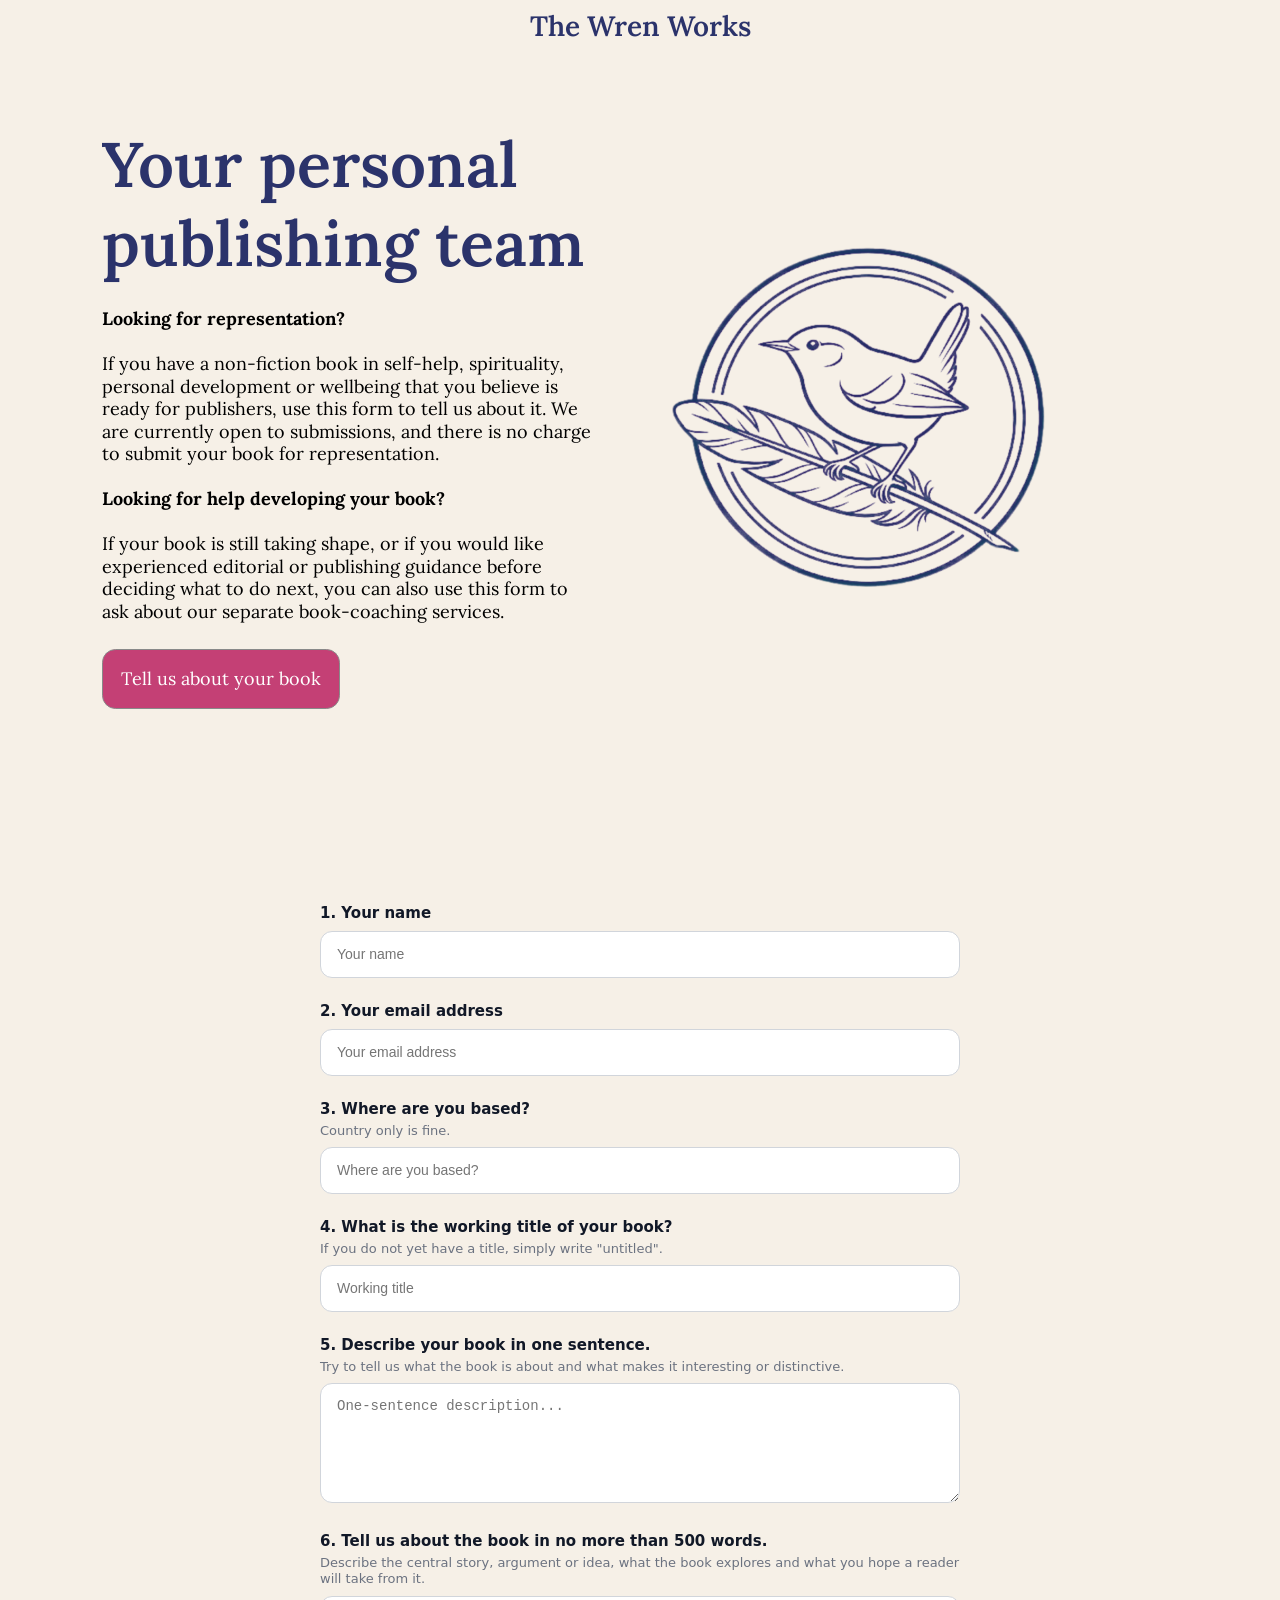
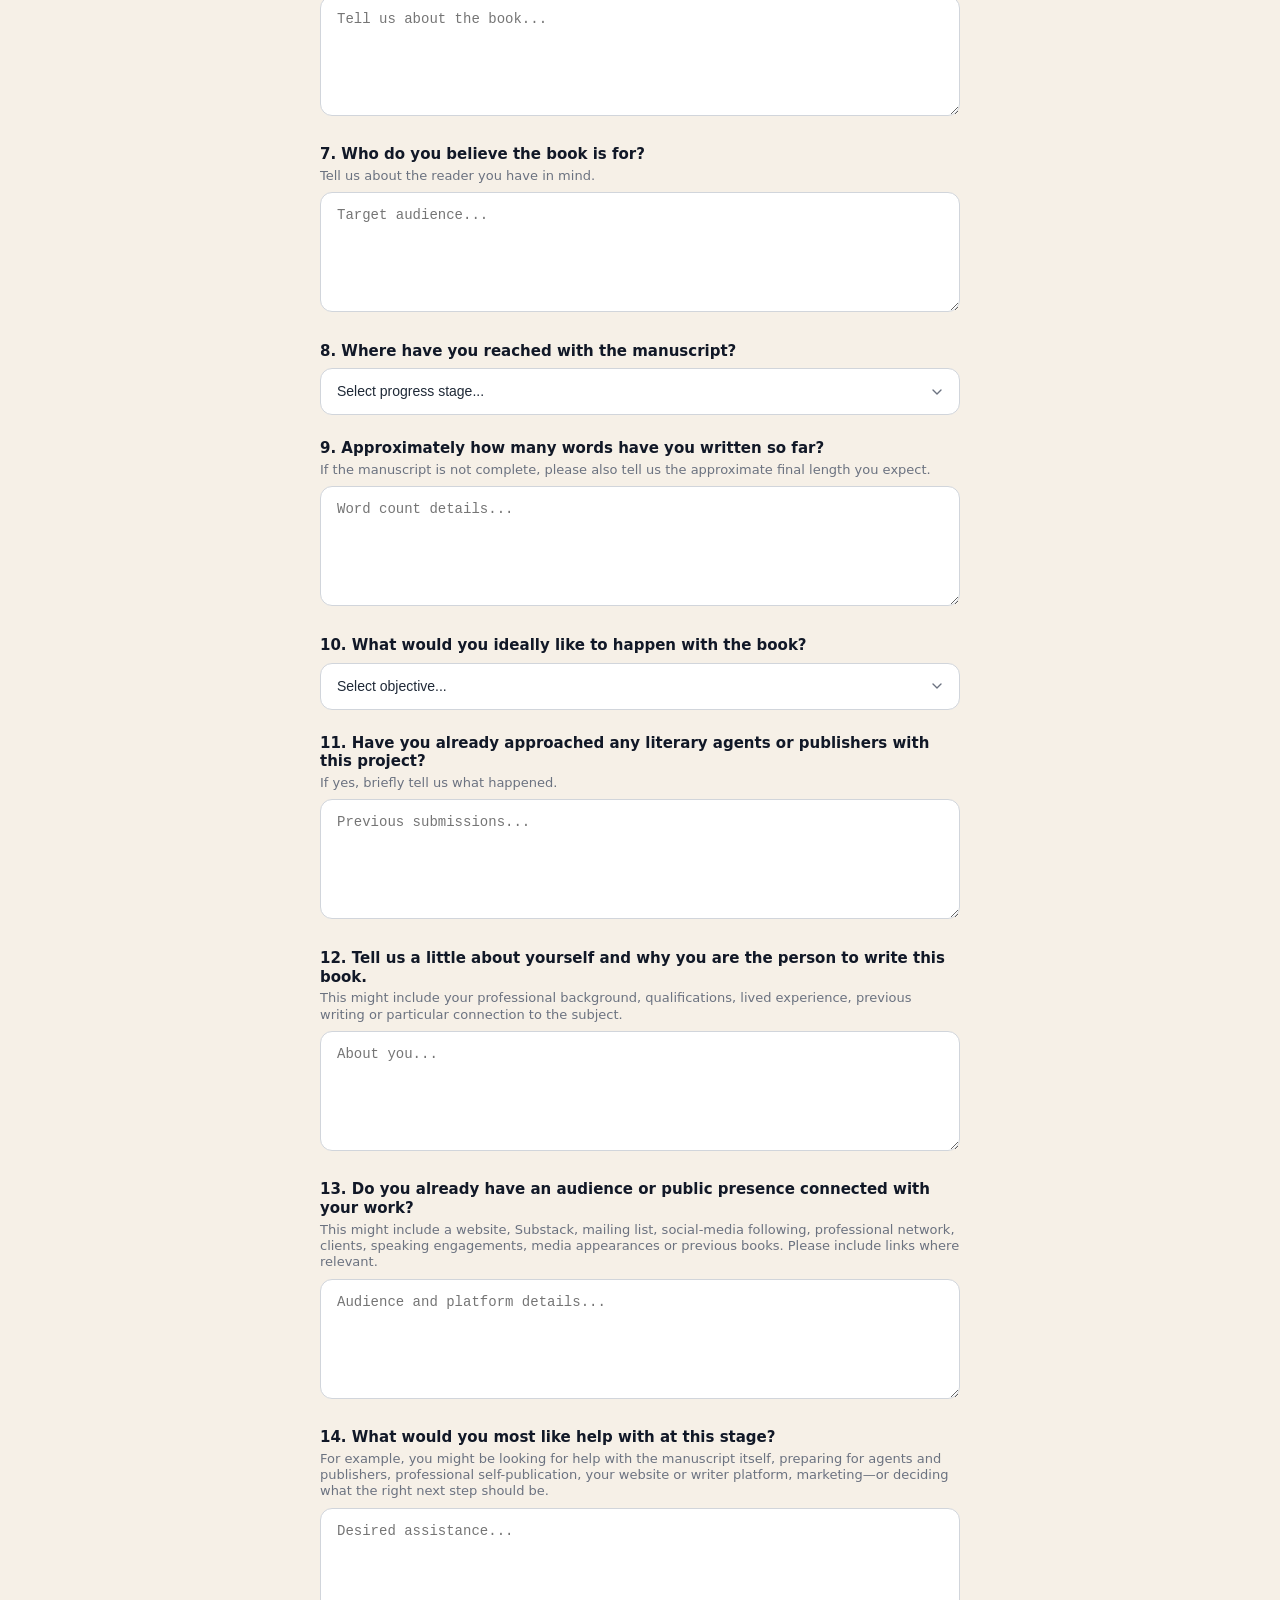
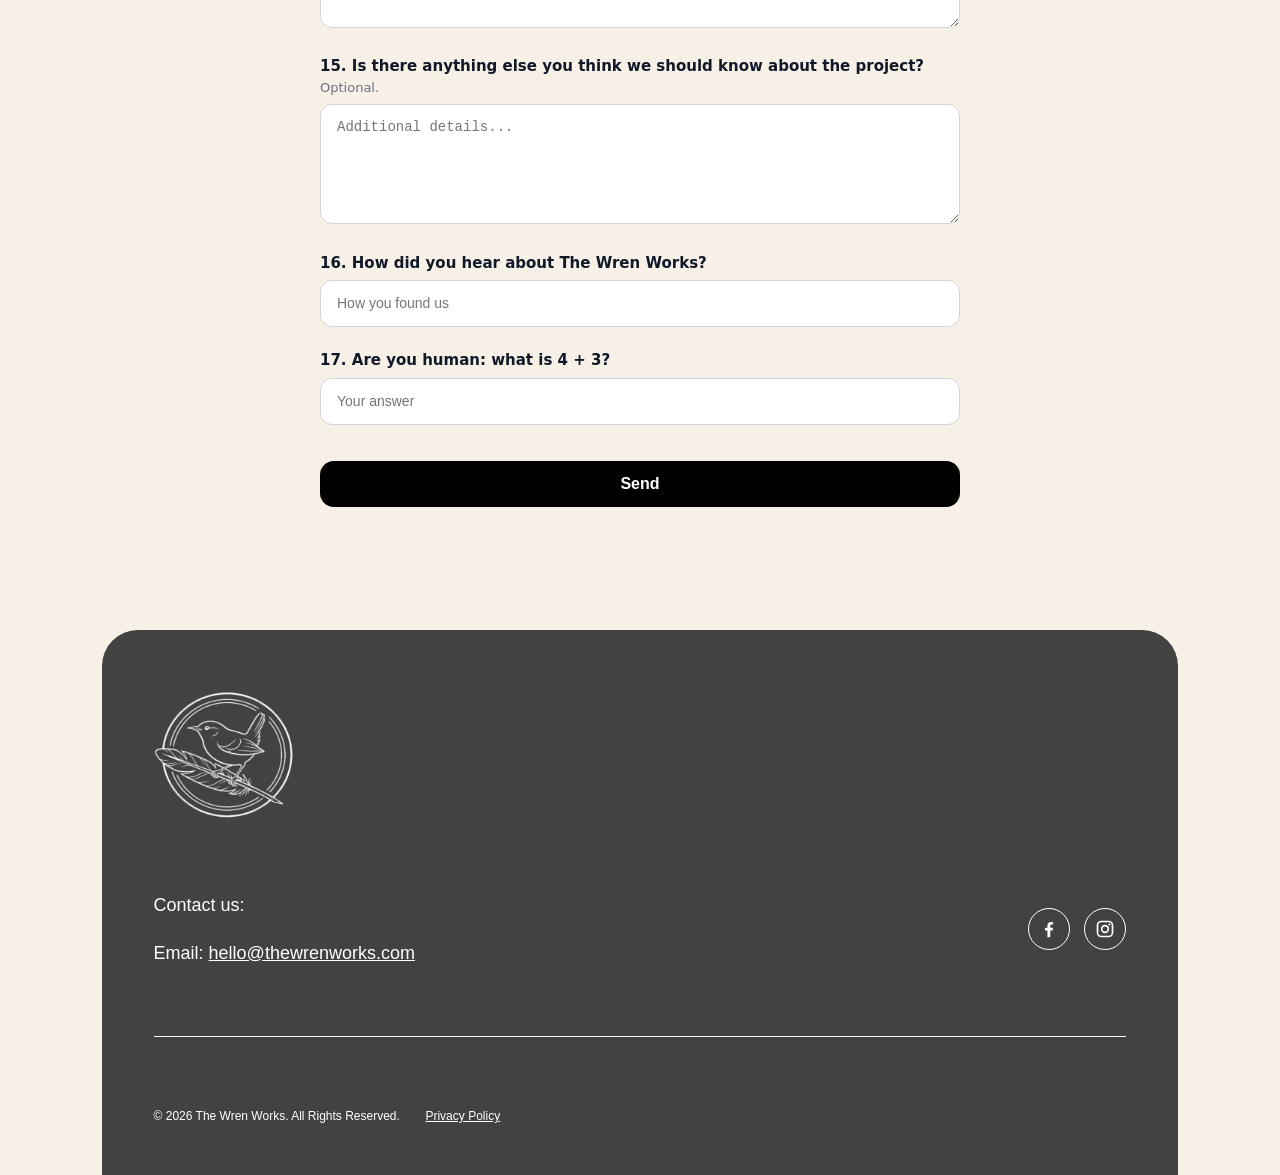
==== commit 9ff5cafa: "Add files via upload" ====
--- a/index.html
+++ b/index.html
@@ -1,4 +1,4 @@
-<!DOCTYPE html><html lang="en" data-ws-project="cc2d0de1-288e-43a6-b0fa-974bebbb24c8" data-ws-version="497" data-ws-last-published="2026-10-27T09:36:06.078Z"><head><link rel="stylesheet" type="text/css" href="/assets/static/app_generated_index-6937cd5a.tWIMLn9Y.css"><meta charSet="UTF-8"/><meta name="viewport" content="width=device-width,initial-scale=1"/><link rel="preload" as="image" imageSrcSet="/assets/The_Wren_Works_Logo_Blue_Transparent_Square_hXqft4OAI6tB1lydHX_5r.png 16w, /assets/The_Wren_Works_Logo_Blue_Transparent_Square_hXqft4OAI6tB1lydHX_5r.png 32w, /assets/The_Wren_Works_Logo_Blue_Transparent_Square_hXqft4OAI6tB1lydHX_5r.png 48w, /assets/The_Wren_Works_Logo_Blue_Transparent_Square_hXqft4OAI6tB1lydHX_5r.png 64w, /assets/The_Wren_Works_Logo_Blue_Transparent_Square_hXqft4OAI6tB1lydHX_5r.png 96w, /assets/The_Wren_Works_Logo_Blue_Transparent_Square_hXqft4OAI6tB1lydHX_5r.png 128w, /assets/The_Wren_Works_Logo_Blue_Transparent_Square_hXqft4OAI6tB1lydHX_5r.png 256w, /assets/The_Wren_Works_Logo_Blue_Transparent_Square_hXqft4OAI6tB1lydHX_5r.png 384w, /assets/The_Wren_Works_Logo_Blue_Transparent_Square_hXqft4OAI6tB1lydHX_5r.png 640w, /assets/The_Wren_Works_Logo_Blue_Transparent_Square_hXqft4OAI6tB1lydHX_5r.png 750w, /assets/The_Wren_Works_Logo_Blue_Transparent_Square_hXqft4OAI6tB1lydHX_5r.png 828w, /assets/The_Wren_Works_Logo_Blue_Transparent_Square_hXqft4OAI6tB1lydHX_5r.png 1080w, /assets/The_Wren_Works_Logo_Blue_Transparent_Square_hXqft4OAI6tB1lydHX_5r.png 1200w, /assets/The_Wren_Works_Logo_Blue_Transparent_Square_hXqft4OAI6tB1lydHX_5r.png 1920w" imageSizes="100vw"/><script async="" src="https://www.googletagmanager.com/gtag/js?id=G-954B76QLNG"></script><link rel="icon" href="/assets/The_Wren_Works_-_Logo_Transparent_square_VE-O6IhaY5iwHEhUVVaoV.png"/><link rel="preload" href="/assets/Lora-SemiBold_znw0nXS5wxOOpre-IOLf3.ttf" as="font" crossorigin="anonymous"/><link rel="preload" href="/assets/Lora-Medium_MLIfZySnlmDybAi4Fa-6B.ttf" as="font" crossorigin="anonymous"/><link rel="preload" href="/assets/Lora-BoldItalic_Gi897ydtL71wCxP0ZiwmR.ttf" as="font" crossorigin="anonymous"/><link rel="preload" href="/assets/Lora-MediumItalic_n7nVDHxsIgPP_UWSItA-U.ttf" as="font" crossorigin="anonymous"/><link rel="preload" href="/assets/Lora-Regular_C_TjQ6ZStoAsZDpQfTFe5.ttf" as="font" crossorigin="anonymous"/><link rel="preload" href="/assets/Lora-Italic-VariableFont_wght_oUsFwrGcsn1EwSscNb-XW.ttf" as="font" crossorigin="anonymous"/><link rel="preload" href="/assets/Lora-Bold_uh8MZzUZxP8kTWY_SK-nz.ttf" as="font" crossorigin="anonymous"/><link rel="preload" href="/assets/Lora-SemiBoldItalic_jOxKkHY4I21WDI2kAKfRw.ttf" as="font" crossorigin="anonymous"/><link rel="preload" href="/assets/Lora-VariableFont_wght_aYn2qdmpTzmwDis5Dptac.ttf" as="font" crossorigin="anonymous"/><link rel="preload" href="/assets/Lora-Italic_HtMKkSyhNpXAZKQBkb8YR.ttf" as="font" crossorigin="anonymous"/><meta property="og:url" content="https://url/copy-1"/><meta property="og:title" content="The Wren Works"/><meta property="og:type" content="website"/><meta property="og:site_name" content="The Wren Works"/><meta name="robots" content="noindex, nofollow"/><meta name="description" content="Writing and publishing advice from a non-fiction literary agency and book coaching team specialising in self-help, spirituality, personal development and wellbeing."/><meta property="og:description" content="Writing and publishing advice from a non-fiction literary agency and book coaching team specialising in self-help, spirituality, personal development and wellbeing."/><meta property="og:image" content="/assets/logo_TXKBONAHJlMzv4u5fhobM.png"/><meta property="twitter:card" content="summary_large_image"/><title>The Wren Works</title><script type="application/ld+json">{
+<!DOCTYPE html><html lang="en" data-ws-project="cc2d0de1-288e-43a6-b0fa-974bebbb24c8" data-ws-version="497" data-ws-last-published="2026-10-27T09:36:06.078Z"><head><link rel="stylesheet" type="text/css" href="/assets/static/app_generated_index-6937cd5a.tWIMLn9Y.css"><meta charSet="UTF-8"/><meta name="viewport" content="width=device-width,initial-scale=1"/><link rel="preload" as="image" imageSrcSet="/assets/The_Wren_Works_Logo_Blue_Transparent_Square_hXqft4OAI6tB1lydHX_5r.png 16w, /assets/The_Wren_Works_Logo_Blue_Transparent_Square_hXqft4OAI6tB1lydHX_5r.png 32w, /assets/The_Wren_Works_Logo_Blue_Transparent_Square_hXqft4OAI6tB1lydHX_5r.png 48w, /assets/The_Wren_Works_Logo_Blue_Transparent_Square_hXqft4OAI6tB1lydHX_5r.png 64w, /assets/The_Wren_Works_Logo_Blue_Transparent_Square_hXqft4OAI6tB1lydHX_5r.png 96w, /assets/The_Wren_Works_Logo_Blue_Transparent_Square_hXqft4OAI6tB1lydHX_5r.png 128w, /assets/The_Wren_Works_Logo_Blue_Transparent_Square_hXqft4OAI6tB1lydHX_5r.png 256w, /assets/The_Wren_Works_Logo_Blue_Transparent_Square_hXqft4OAI6tB1lydHX_5r.png 384w, /assets/The_Wren_Works_Logo_Blue_Transparent_Square_hXqft4OAI6tB1lydHX_5r.png 640w, /assets/The_Wren_Works_Logo_Blue_Transparent_Square_hXqft4OAI6tB1lydHX_5r.png 750w, /assets/The_Wren_Works_Logo_Blue_Transparent_Square_hXqft4OAI6tB1lydHX_5r.png 828w, /assets/The_Wren_Works_Logo_Blue_Transparent_Square_hXqft4OAI6tB1lydHX_5r.png 1080w, /assets/The_Wren_Works_Logo_Blue_Transparent_Square_hXqft4OAI6tB1lydHX_5r.png 1200w, /assets/The_Wren_Works_Logo_Blue_Transparent_Square_hXqft4OAI6tB1lydHX_5r.png 1920w" imageSizes="100vw"/><script async="" src="https://www.googletagmanager.com/gtag/js?id=G-954B76QLNG"></script><link rel="icon" href="/assets/The_Wren_Works_-_Logo_Transparent_square_VE-O6IhaY5iwHEhUVVaoV.png"/><link rel="preload" href="/assets/Lora-SemiBold_znw0nXS5wxOOpre-IOLf3.ttf" as="font" crossorigin="anonymous"/><link rel="preload" href="/assets/Lora-Medium_MLIfZySnlmDybAi4Fa-6B.ttf" as="font" crossorigin="anonymous"/><link rel="preload" href="/assets/Lora-BoldItalic_Gi897ydtL71wCxP0ZiwmR.ttf" as="font" crossorigin="anonymous"/><link rel="preload" href="/assets/Lora-MediumItalic_n7nVDHxsIgPP_UWSItA-U.ttf" as="font" crossorigin="anonymous"/><link rel="preload" href="/assets/Lora-Regular_C_TjQ6ZStoAsZDpQfTFe5.ttf" as="font" crossorigin="anonymous"/><link rel="preload" href="/assets/Lora-Italic-VariableFont_wght_oUsFwrGcsn1EwSscNb-XW.ttf" as="font" crossorigin="anonymous"/><link rel="preload" href="/assets/Lora-Bold_uh8MZzUZxP8kTWY_SK-nz.ttf" as="font" crossorigin="anonymous"/><link rel="preload" href="/assets/Lora-SemiBoldItalic_jOxKkHY4I21WDI2kAKfRw.ttf" as="font" crossorigin="anonymous"/><link rel="preload" href="/assets/Lora-VariableFont_wght_aYn2qdmpTzmwDis5Dptac.ttf" as="font" crossorigin="anonymous"/><link rel="preload" href="/assets/Lora-Italic_HtMKkSyhNpXAZKQBkb8YR.ttf" as="font" crossorigin="anonymous"/><meta property="og:url" content="https://url/"/><meta property="og:title" content="The Wren Works"/><meta property="og:type" content="website"/><meta property="og:site_name" content="The Wren Works"/><meta name="description" content="Writing and publishing advice from a non-fiction literary agency and book coaching team specialising in self-help, spirituality, personal development and wellbeing."/><meta property="og:description" content="Writing and publishing advice from a non-fiction literary agency and book coaching team specialising in self-help, spirituality, personal development and wellbeing."/><meta property="og:image" content="/assets/logo_TXKBONAHJlMzv4u5fhobM.png"/><meta property="twitter:card" content="summary_large_image"/><title>The Wren Works</title><script type="application/ld+json">{
   "@context": "https://schema.org",
   "@type": "WebSite",
   "name": "The Wren Works"
@@ -8,7 +8,7 @@
   gtag('js', new Date());
 
   gtag('config', 'G-954B76QLNG');
-</script></head><body class="w-body c1eefflm c1njz4ho"><div class="w-box c1njz4ho"><div style="display:contents"><div style="display:contents"><div style="display:contents"><div style="display:contents"></div></div><nav class="w-box cayvxmk c1g94nmz crvgmco c1tf9l6w cv8vzg6 c1ixtuxv ccdo1v8 c13rtvuj c1uup4ib c1x05l0l cnt8zja cqjnlda c1x7t933 c7qy5pm c1buloke cmfd5ud"><a class="w-link ccdo1v8 czfl3ei cnt8zja ce9lonv cjrw7s3 c1cwnbqk c3s7c98 c1g6iaa7 cooi6gp cvnld01 ckrvz9r c1lsgh5b c1qcot4p cpta1gi c1964qkb c44tjbl c4scbcq csdn0eq cas8w64 clxubi1 cs2d5f8 ci146ui cv2l5av c1yq2yfl" href="/"><span class="w-element c4je3xh c1t6bzlg ccdo1v8 czfl3ei cveejg9">The Wren Works</span></a><button type="button" aria-label="Open mobile menu" class="w-button c9tqjor c1pyzt8a c13lg4le c1rxb296 c1brvc39 c1sldssk c4scbcq cingnp7 c129xu9s c1kmctzp c1khjqz8 c1dmftlc cl32jmb c1cmte77 cdnfkux c1cgelw4 ctwn8xu ci146ui cv2l5av c122a9ww cjhjwdh cwlaefo c1wlopdx c1fm6mf0 cwomxg0 c1g5e5t8 c100mxn2 c118kcqx c1jzcjja c33qspo c19h5d9z c1whdfmb c1h4rosp citwlrj cgpvt0p cn8xhuh c7oijxz" aria-haspopup="dialog" aria-expanded="false" aria-controls="radix-:R18m:" data-state="closed"><div class="w-html-embed"><svg xmlns="http://www.w3.org/2000/svg" viewBox="0 0 22 22" fill="currentColor" width="100%" height="100%" style="display: block;"><path fill-rule="evenodd" d="M2 5.998a.75.75 0 0 1 .75-.75h16.5a.75.75 0 0 1 0 1.5H2.75a.75.75 0 0 1-.75-.75Zm0 5.5a.75.75 0 0 1 .75-.75h16.5a.75.75 0 0 1 0 1.5H2.75a.75.75 0 0 1-.75-.75Zm0 5.5a.75.75 0 0 1 .75-.75h16.5a.75.75 0 0 1 0 1.5H2.75a.75.75 0 0 1-.75-.75Z" clip-rule="evenodd"/></svg></div></button></nav><div class="w-html-embed"><style>
+</script></head><body class="w-body c1eefflm c1njz4ho"><div class="w-box c1njz4ho c1d8d4tt"><div style="display:contents"><div style="display:contents"><div style="display:contents"><div style="display:contents"></div></div><nav class="w-box cayvxmk c1g94nmz crvgmco c1tf9l6w cv8vzg6 c1ixtuxv ccdo1v8 c13rtvuj c1uup4ib c1x05l0l cnt8zja cqjnlda c1x7t933 c7qy5pm c1buloke cmfd5ud"><a aria-current="page" class="w-link ccdo1v8 czfl3ei cnt8zja ce9lonv cjrw7s3 c1cwnbqk c3s7c98 c1g6iaa7 cooi6gp cvnld01 ckrvz9r c1lsgh5b c1qcot4p cpta1gi c1964qkb c44tjbl c4scbcq csdn0eq cas8w64 clxubi1 cs2d5f8 ci146ui cv2l5av c1yq2yfl active" href="/"><span class="w-element c4je3xh c1t6bzlg ccdo1v8 czfl3ei cveejg9">The Wren Works</span></a><button type="button" aria-label="Open mobile menu" class="w-button c9tqjor c1pyzt8a c13lg4le c1rxb296 c1brvc39 c1sldssk c4scbcq cingnp7 c129xu9s c1kmctzp c1khjqz8 c1dmftlc cl32jmb c1cmte77 cdnfkux c1cgelw4 ctwn8xu ci146ui cv2l5av c122a9ww cjhjwdh cwlaefo c1wlopdx c1fm6mf0 cwomxg0 c1g5e5t8 c100mxn2 c118kcqx c1jzcjja c33qspo c19h5d9z c1whdfmb c1h4rosp citwlrj cgpvt0p cn8xhuh c7oijxz" aria-haspopup="dialog" aria-expanded="false" aria-controls="radix-:Rkm:" data-state="closed"><div class="w-html-embed"><svg xmlns="http://www.w3.org/2000/svg" viewBox="0 0 22 22" fill="currentColor" width="100%" height="100%" style="display: block;"><path fill-rule="evenodd" d="M2 5.998a.75.75 0 0 1 .75-.75h16.5a.75.75 0 0 1 0 1.5H2.75a.75.75 0 0 1-.75-.75Zm0 5.5a.75.75 0 0 1 .75-.75h16.5a.75.75 0 0 1 0 1.5H2.75a.75.75 0 0 1-.75-.75Zm0 5.5a.75.75 0 0 1 .75-.75h16.5a.75.75 0 0 1 0 1.5H2.75a.75.75 0 0 1-.75-.75Z" clip-rule="evenodd"/></svg></div></button></nav><div class="w-html-embed"><style>
   /* Remove preset margins on paragraphs. Margins on other elements, such as headings, are moved via Tokens. */
   p {
     margin: 0;
@@ -17,246 +17,7 @@
   * {
     scroll-behavior: smooth;
   }
-</style></div></div></div><nav class="w-box cayvxmk c1g94nmz crvgmco c1tf9l6w cv8vzg6 c1ixtuxv ccdo1v8 c13rtvuj c1uup4ib c1x05l0l c1djcjaj cqjnlda c1x7t933 c7qy5pm c1buloke cmfd5ud"><a class="w-link c1je04uq c7qy5pm cveejg9 ce9lonv cjrw7s3 c1cwnbqk c3s7c98 c1g6iaa7 cooi6gp cvnld01 ckrvz9r c1lsgh5b c1qcot4p cpta1gi c1964qkb c44tjbl c4scbcq cas8w64 clxubi1 cs2d5f8 ci146ui cv2l5av c1yq2yfl" href="/"><span class="w-element c4je3xh">The Wren Works</span></a><div aria-label="Main navigation" class="w-box c1s05uw2 ccdo1v8 c13rtvuj c7qy5pm cveejg9 czlac5t cw1hgdq c19x3wtq c1j8oni9 c1u1y1hi ccf6y70 cy84l6z cd9nun1"><div style="display:contents"><div style="display:contents"></div></div><a class="w-link c1suzd87 csudl2l c13lg4le c1rxb296 c1brvc39 c1sldssk c4scbcq cingnp7 c129xu9s c1kmctzp c1khjqz8 c1dmftlc cl32jmb c1cmte77 c1h731ja c1gi8jfc ctwn8xu ci146ui cv2l5av c122a9ww cjhjwdh cwlaefo c1wlopdx c1fm6mf0 cwomxg0 c13o6rn9 cgpvt0p" href="/#contact">Submit a book</a></div><button type="button" aria-label="Open mobile menu" class="w-button c9tqjor c1pyzt8a c13lg4le c1rxb296 c1brvc39 c1sldssk c4scbcq cingnp7 c129xu9s c1kmctzp c1khjqz8 c1dmftlc cl32jmb c1cmte77 cdnfkux c1cgelw4 ctwn8xu ci146ui cv2l5av c122a9ww cjhjwdh cwlaefo c1wlopdx c1fm6mf0 cwomxg0 c1g5e5t8 c100mxn2 c118kcqx c1jzcjja c33qspo c19h5d9z c1whdfmb c1h4rosp citwlrj cgpvt0p cn8xhuh c7oijxz" aria-haspopup="dialog" aria-expanded="false" aria-controls="radix-:Rd6:" data-state="closed"><div class="w-html-embed"><svg xmlns="http://www.w3.org/2000/svg" viewBox="0 0 22 22" fill="currentColor" width="100%" height="100%" style="display: block;"><path fill-rule="evenodd" d="M2 5.998a.75.75 0 0 1 .75-.75h16.5a.75.75 0 0 1 0 1.5H2.75a.75.75 0 0 1-.75-.75Zm0 5.5a.75.75 0 0 1 .75-.75h16.5a.75.75 0 0 1 0 1.5H2.75a.75.75 0 0 1-.75-.75Zm0 5.5a.75.75 0 0 1 .75-.75h16.5a.75.75 0 0 1 0 1.5H2.75a.75.75 0 0 1-.75-.75Z" clip-rule="evenodd"/></svg></div></button></nav><main class="w-box"><section class="w-box c1hzitv3 c1lb8i4l c1964qkb"><div class="w-box cayvxmk c1g94nmz crvgmco c1tf9l6w cv8vzg6 c1ixtuxv c1t9vn71 c1o768ho c1uup4ib c1x05l0l c1xucrmt c1buloke cmfd5ud ct10b74 cy84l6z"><div class="w-box ccdo1v8 c1o768ho czfl3ei cnt8zja czlac5t cw1hgdq"><h1 class="w-heading cmjvuci c10mfbj2 cx6x4m7 c44tjbl">Your personal publishing team</h1><div class="w-box cdnfkux c100mxn2"><div style="display:contents"><div style="display:contents"><img class="w-image ccdo1v8 cggs2ta cgm7k08" alt="" width="800" height="800" sizes="100vw" srcSet="/assets/The_Wren_Works_Logo_Blue_Transparent_Square_hXqft4OAI6tB1lydHX_5r.png 16w, /assets/The_Wren_Works_Logo_Blue_Transparent_Square_hXqft4OAI6tB1lydHX_5r.png 32w, /assets/The_Wren_Works_Logo_Blue_Transparent_Square_hXqft4OAI6tB1lydHX_5r.png 48w, /assets/The_Wren_Works_Logo_Blue_Transparent_Square_hXqft4OAI6tB1lydHX_5r.png 64w, /assets/The_Wren_Works_Logo_Blue_Transparent_Square_hXqft4OAI6tB1lydHX_5r.png 96w, /assets/The_Wren_Works_Logo_Blue_Transparent_Square_hXqft4OAI6tB1lydHX_5r.png 128w, /assets/The_Wren_Works_Logo_Blue_Transparent_Square_hXqft4OAI6tB1lydHX_5r.png 256w, /assets/The_Wren_Works_Logo_Blue_Transparent_Square_hXqft4OAI6tB1lydHX_5r.png 384w, /assets/The_Wren_Works_Logo_Blue_Transparent_Square_hXqft4OAI6tB1lydHX_5r.png 640w, /assets/The_Wren_Works_Logo_Blue_Transparent_Square_hXqft4OAI6tB1lydHX_5r.png 750w, /assets/The_Wren_Works_Logo_Blue_Transparent_Square_hXqft4OAI6tB1lydHX_5r.png 828w, /assets/The_Wren_Works_Logo_Blue_Transparent_Square_hXqft4OAI6tB1lydHX_5r.png 1080w, /assets/The_Wren_Works_Logo_Blue_Transparent_Square_hXqft4OAI6tB1lydHX_5r.png 1200w, /assets/The_Wren_Works_Logo_Blue_Transparent_Square_hXqft4OAI6tB1lydHX_5r.png 1920w" src="/assets/The_Wren_Works_Logo_Blue_Transparent_Square_hXqft4OAI6tB1lydHX_5r.png" decoding="async" loading="eager"/></div></div></div><p class="w-paragraph c1r7vju">If you are working on a nonfiction book and would like experienced support with the next stage, start by telling us about it.</p><a class="w-link c9tqjor c1pyzt8a c13lg4le c1rxb296 c1brvc39 c1sldssk c4scbcq cingnp7 c129xu9s c1kmctzp c1khjqz8 c1dmftlc cl32jmb c1cmte77 c1njz4ho c1cgelw4 ctwn8xu ci146ui cv2l5av c122a9ww cjhjwdh cwlaefo c1wlopdx c1fm6mf0 cwomxg0 c13o6rn9 cgpvt0p" href="/#contact">Tell us about your book</a></div><div class="w-box ccdo1v8 c7qy5pm cnt8zja c1o768ho cd9nun1"><div style="display:contents"><div style="display:contents"><img class="w-image ccdo1v8 cggs2ta cgm7k08" alt="" width="800" height="800" sizes="100vw" srcSet="/assets/The_Wren_Works_Logo_Blue_Transparent_Square_hXqft4OAI6tB1lydHX_5r.png 16w, /assets/The_Wren_Works_Logo_Blue_Transparent_Square_hXqft4OAI6tB1lydHX_5r.png 32w, /assets/The_Wren_Works_Logo_Blue_Transparent_Square_hXqft4OAI6tB1lydHX_5r.png 48w, /assets/The_Wren_Works_Logo_Blue_Transparent_Square_hXqft4OAI6tB1lydHX_5r.png 64w, /assets/The_Wren_Works_Logo_Blue_Transparent_Square_hXqft4OAI6tB1lydHX_5r.png 96w, /assets/The_Wren_Works_Logo_Blue_Transparent_Square_hXqft4OAI6tB1lydHX_5r.png 128w, /assets/The_Wren_Works_Logo_Blue_Transparent_Square_hXqft4OAI6tB1lydHX_5r.png 256w, /assets/The_Wren_Works_Logo_Blue_Transparent_Square_hXqft4OAI6tB1lydHX_5r.png 384w, /assets/The_Wren_Works_Logo_Blue_Transparent_Square_hXqft4OAI6tB1lydHX_5r.png 640w, /assets/The_Wren_Works_Logo_Blue_Transparent_Square_hXqft4OAI6tB1lydHX_5r.png 750w, /assets/The_Wren_Works_Logo_Blue_Transparent_Square_hXqft4OAI6tB1lydHX_5r.png 828w, /assets/The_Wren_Works_Logo_Blue_Transparent_Square_hXqft4OAI6tB1lydHX_5r.png 1080w, /assets/The_Wren_Works_Logo_Blue_Transparent_Square_hXqft4OAI6tB1lydHX_5r.png 1200w, /assets/The_Wren_Works_Logo_Blue_Transparent_Square_hXqft4OAI6tB1lydHX_5r.png 1920w" src="/assets/The_Wren_Works_Logo_Blue_Transparent_Square_hXqft4OAI6tB1lydHX_5r.png" decoding="async" loading="eager"/></div></div></div></div></section><section class="w-box c1hzitv3 c1lb8i4l"><div class="w-box cayvxmk c1g94nmz crvgmco c1tf9l6w cv8vzg6 c1ixtuxv ccdo1v8 c1o768ho c1p1oiur crsj5vb c1buloke cmfd5ud"><div class="w-box ccdo1v8 cnt8zja c1p1oiur c1x05l0l cg9rdh0 clq98eg"><img class="w-image c1bzkfr6" alt="Amazon logo" width="125" height="48" sizes="100vw" srcSet="/assets/Company_logo_ilBsKffLgKKrF6pyQmIez.svg 16w, /assets/Company_logo_ilBsKffLgKKrF6pyQmIez.svg 32w, /assets/Company_logo_ilBsKffLgKKrF6pyQmIez.svg 48w, /assets/Company_logo_ilBsKffLgKKrF6pyQmIez.svg 64w, /assets/Company_logo_ilBsKffLgKKrF6pyQmIez.svg 96w, /assets/Company_logo_ilBsKffLgKKrF6pyQmIez.svg 128w, /assets/Company_logo_ilBsKffLgKKrF6pyQmIez.svg 256w" src="/assets/Company_logo_ilBsKffLgKKrF6pyQmIez.svg" decoding="async" loading="lazy"/><img class="w-image c1bzkfr6 chfzoa1 ck7b4pn csdn0eq" alt="" width="700" height="320" sizes="100vw" srcSet="/assets/waterstones-logo_qScTelSYWjg4US7qrMNct.webp 16w, /assets/waterstones-logo_qScTelSYWjg4US7qrMNct.webp 32w, /assets/waterstones-logo_qScTelSYWjg4US7qrMNct.webp 48w, /assets/waterstones-logo_qScTelSYWjg4US7qrMNct.webp 64w, /assets/waterstones-logo_qScTelSYWjg4US7qrMNct.webp 96w, /assets/waterstones-logo_qScTelSYWjg4US7qrMNct.webp 128w, /assets/waterstones-logo_qScTelSYWjg4US7qrMNct.webp 256w, /assets/waterstones-logo_qScTelSYWjg4US7qrMNct.webp 384w, /assets/waterstones-logo_qScTelSYWjg4US7qrMNct.webp 640w, /assets/waterstones-logo_qScTelSYWjg4US7qrMNct.webp 750w, /assets/waterstones-logo_qScTelSYWjg4US7qrMNct.webp 828w, /assets/waterstones-logo_qScTelSYWjg4US7qrMNct.webp 1080w, /assets/waterstones-logo_qScTelSYWjg4US7qrMNct.webp 1200w, /assets/waterstones-logo_qScTelSYWjg4US7qrMNct.webp 1920w" src="/assets/waterstones-logo_qScTelSYWjg4US7qrMNct.webp" decoding="async" loading="lazy"/><img class="w-image c1bzkfr6" alt="" width="140" height="34" sizes="100vw" srcSet="/assets/logo.881e4ae9_J3uJOCC29OtPi2pM7j5kn.svg 16w, /assets/logo.881e4ae9_J3uJOCC29OtPi2pM7j5kn.svg 32w, /assets/logo.881e4ae9_J3uJOCC29OtPi2pM7j5kn.svg 48w, /assets/logo.881e4ae9_J3uJOCC29OtPi2pM7j5kn.svg 64w, /assets/logo.881e4ae9_J3uJOCC29OtPi2pM7j5kn.svg 96w, /assets/logo.881e4ae9_J3uJOCC29OtPi2pM7j5kn.svg 128w, /assets/logo.881e4ae9_J3uJOCC29OtPi2pM7j5kn.svg 256w, /assets/logo.881e4ae9_J3uJOCC29OtPi2pM7j5kn.svg 384w" src="/assets/logo.881e4ae9_J3uJOCC29OtPi2pM7j5kn.svg" decoding="async" loading="lazy"/><img class="w-image c1bzkfr6" alt="" width="140" height="400" sizes="100vw" srcSet="/assets/5eb17297bcc1d00004d8ddfc_(1)_viFgmVlqX3p67Xty-1W1u.png 16w, /assets/5eb17297bcc1d00004d8ddfc_(1)_viFgmVlqX3p67Xty-1W1u.png 32w, /assets/5eb17297bcc1d00004d8ddfc_(1)_viFgmVlqX3p67Xty-1W1u.png 48w, /assets/5eb17297bcc1d00004d8ddfc_(1)_viFgmVlqX3p67Xty-1W1u.png 64w, /assets/5eb17297bcc1d00004d8ddfc_(1)_viFgmVlqX3p67Xty-1W1u.png 96w, /assets/5eb17297bcc1d00004d8ddfc_(1)_viFgmVlqX3p67Xty-1W1u.png 128w, /assets/5eb17297bcc1d00004d8ddfc_(1)_viFgmVlqX3p67Xty-1W1u.png 256w, /assets/5eb17297bcc1d00004d8ddfc_(1)_viFgmVlqX3p67Xty-1W1u.png 384w" src="/assets/5eb17297bcc1d00004d8ddfc_(1)_viFgmVlqX3p67Xty-1W1u.png" decoding="async" loading="lazy"/></div></div></section><section id="contact" class="w-box c1hzitv3 c1lb8i4l"><div class="w-box cayvxmk c1g94nmz crvgmco c1tf9l6w cv8vzg6 c1ixtuxv ccdo1v8 c1o768ho c1p1oiur crsj5vb c1buloke cmfd5ud"><div class="w-box c5vt19m cy4x23 cora95j c1v3bltv c1p24nhv c1va8b1i c10llp0q cf8swuh cmochtn cygquf9 c1dcexo6 cef5mjv ctsfn51 c1isgihs"><form class="w-webhook-form c17audmm"><div class="w-box ccdo1v8 c1o768ho c8bc689 cx1slgp"><div class="w-html-embed"><style>
-  .wren-form-container {
-    max-width: 640px;
-    margin: 0 auto;
-    font-family: system-ui, -apple-system, BlinkMacSystemFont, "Segoe UI", Roboto, sans-serif;
-    color: #111827;
-  }
-
-  .wren-field-group {
-    margin-bottom: 24px;
-  }
-
-  .wren-label {
-    display: block;
-    font-size: 15px;
-    font-weight: 600;
-    margin-bottom: 8px;
-    color: #111827;
-  }
-
-  .wren-sublabel {
-    display: block;
-    font-size: 13px;
-    color: #6b7280;
-    margin-top: -4px;
-    margin-bottom: 8px;
-    font-weight: normal;
-  }
-
-  .wren-input,
-  .wren-textarea,
-  .wren-select {
-    width: 100%;
-    padding: 12px 16px;
-    font-size: 14px;
-    line-height: 1.5;
-    color: #1f2937;
-    background-color: #ffffff;
-    border: 1px solid #d1d5db;
-    border-radius: 12px;
-    box-sizing: border-box;
-    transition: border-color 0.15s ease-in-out, box-shadow 0.15s ease-in-out;
-    outline: none;
-  }
-
-  .wren-textarea {
-    min-height: 120px;
-    resize: vertical;
-  }
-
-  .wren-select {
-    appearance: none;
-    background-image: url("data:image/svg+xml;charset=UTF-8,%3csvg xmlns='http://www.w3.org/2000/svg' viewBox='0 0 24 24' fill='none' stroke='%3c6b7280' stroke-width='2' stroke-linecap='round' stroke-linejoin='round'%3e%3cpolyline points='6 9 12 15 18 9'%3e%3c/polyline%3e%3c/svg%3e");
-    background-repeat: no-repeat;
-    background-position: right 14px center;
-    background-size: 16px;
-    padding-right: 40px;
-  }
-
-  .wren-input:focus,
-  .wren-textarea:focus,
-  .wren-select:focus {
-    border-color: #000000;
-    box-shadow: 0 0 0 1px #000000;
-  }
-
-  .wren-button {
-    width: 100%;
-    background-color: #000000;
-    color: #ffffff;
-    font-size: 16px;
-    font-weight: 600;
-    padding: 14px 24px;
-    border: none;
-    border-radius: 14px;
-    cursor: pointer;
-    margin-top: 12px;
-    transition: opacity 0.15s ease;
-  }
-
-  .wren-button:hover {
-    opacity: 0.9;
-  }
-</style>
-
-<form action="https://docs.google.com/forms/d/e/1FAIpQLSfJEWS71LFeyPMMYryLmZF2ihaHXU1wskBWcPAepfrLmtG97Q/formResponse" method="POST" target="_blank" class="wren-form-container">
-
-  <!-- 1. Your name -->
-  <div class="wren-field-group">
-    <label class="wren-label">1. Your name</label>
-    <input type="text" name="entry.1162594125" class="wren-input" placeholder="Your name" required />
-  </div>
-
-  <!-- 2. Your email address -->
-  <div class="wren-field-group">
-    <label class="wren-label">2. Your email address</label>
-    <input type="email" name="entry.431169347" class="wren-input" placeholder="Your email address" required />
-  </div>
-
-  <!-- 3. Where are you based? -->
-  <div class="wren-field-group">
-    <label class="wren-label">3. Where are you based?</label>
-    <span class="wren-sublabel">Country only is fine.</span>
-    <input type="text" name="entry.1384466608" class="wren-input" placeholder="Where are you based?" required />
-  </div>
-
-  <!-- 4. What is the working title of your book? -->
-  <div class="wren-field-group">
-    <label class="wren-label">4. What is the working title of your book?</label>
-    <span class="wren-sublabel">If you do not yet have a title, simply write "untitled".</span>
-    <input type="text" name="entry.1306332723" class="wren-input" placeholder="Working title" required />
-  </div>
-
-  <!-- 5. Describe your book in one sentence. -->
-  <div class="wren-field-group">
-    <label class="wren-label">5. Describe your book in one sentence.</label>
-    <span class="wren-sublabel">Try to tell us what the book is about and what makes it interesting or distinctive.</span>
-    <textarea name="entry.1041622956" class="wren-textarea" placeholder="One-sentence description..." required></textarea>
-  </div>
-
-  <!-- 6. Tell us about the book in no more than 500 words. -->
-  <div class="wren-field-group">
-    <label class="wren-label">6. Tell us about the book in no more than 500 words.</label>
-    <span class="wren-sublabel">Describe the central story, argument or idea, what the book explores and what you hope a reader will take from it.</span>
-    <textarea name="entry.1794145135" class="wren-textarea" placeholder="Tell us about the book..." required></textarea>
-  </div>
-
-  <!-- 7. Who do you believe the book is for? -->
-  <div class="wren-field-group">
-    <label class="wren-label">7. Who do you believe the book is for?</label>
-    <span class="wren-sublabel">Tell us about the reader you have in mind.</span>
-    <textarea name="entry.1714093914" class="wren-textarea" placeholder="Target audience..." required></textarea>
-  </div>
-
-  <!-- 8. Where have you reached with the manuscript? -->
-  <div class="wren-field-group">
-    <label class="wren-label">8. Where have you reached with the manuscript?</label>
-    <select name="entry.1680126746" class="wren-select" required>
-      <option value="" disabled selected>Select progress stage...</option>
-      <option value="I have the idea but have not started writing">I have the idea but have not started writing</option>
-      <option value="I have an outline or chapter plan">I have an outline or chapter plan</option>
-      <option value="I have written part of the manuscript">I have written part of the manuscript</option>
-      <option value="I have completed a first draft">I have completed a first draft</option>
-      <option value="I have completed and revised the manuscript">I have completed and revised the manuscript</option>
-      <option value="The book has previously been published and I want to redevelop or relaunch it">The book has previously been published and I want to redevelop or relaunch it</option>
-    </select>
-  </div>
-
-  <!-- 9. Approximately how many words have you written so far? -->
-  <div class="wren-field-group">
-    <label class="wren-label">9. Approximately how many words have you written so far?</label>
-    <span class="wren-sublabel">If the manuscript is not complete, please also tell us the approximate final length you expect.</span>
-    <textarea name="entry.1428358252" class="wren-textarea" placeholder="Word count details..." required></textarea>
-  </div>
-
-  <!-- 10. What would you ideally like to happen with the book? -->
-  <div class="wren-field-group">
-    <label class="wren-label">10. What would you ideally like to happen with the book?</label>
-    <select name="entry.1810901119" class="wren-select" required>
-      <option value="" disabled selected>Select objective...</option>
-      <option value="I would like to approach literary agents and traditional publishers">I would like to approach literary agents and traditional publishers</option>
-      <option value="I would like to self-publish professionally">I would like to self-publish professionally</option>
-      <option value="I am not yet sure which route is right for me">I am not yet sure which route is right for me</option>
-      <option value="I have another objective">I have another objective</option>
-    </select>
-  </div>
-
-  <!-- 11. Have you already approached any literary agents or publishers with this project? -->
-  <div class="wren-field-group">
-    <label class="wren-label">11. Have you already approached any literary agents or publishers with this project?</label>
-    <span class="wren-sublabel">If yes, briefly tell us what happened.</span>
-    <textarea name="entry.2067140573" class="wren-textarea" placeholder="Previous submissions..." required></textarea>
-  </div>
-
-  <!-- 12. Tell us a little about yourself and why you are the person to write this book. -->
-  <div class="wren-field-group">
-    <label class="wren-label">12. Tell us a little about yourself and why you are the person to write this book.</label>
-    <span class="wren-sublabel">This might include your professional background, qualifications, lived experience, previous writing or particular connection to the subject.</span>
-    <textarea name="entry.504015596" class="wren-textarea" placeholder="About you..." required></textarea>
-  </div>
-
-  <!-- 13. Do you already have an audience or public presence connected with your work? -->
-  <div class="wren-field-group">
-    <label class="wren-label">13. Do you already have an audience or public presence connected with your work?</label>
-    <span class="wren-sublabel">This might include a website, Substack, mailing list, social-media following, professional network, clients, speaking engagements, media appearances or previous books. Please include links where relevant.</span>
-    <textarea name="entry.119176789" class="wren-textarea" placeholder="Audience and platform details..." required></textarea>
-  </div>
-
-  <!-- 14. What would you most like help with at this stage? -->
-  <div class="wren-field-group">
-    <label class="wren-label">14. What would you most like help with at this stage?</label>
-    <span class="wren-sublabel">For example, you might be looking for help with the manuscript itself, preparing for agents and publishers, professional self-publication, your website or writer platform, marketing—or deciding what the right next step should be.</span>
-    <textarea name="entry.1450923724" class="wren-textarea" placeholder="Desired assistance..." required></textarea>
-  </div>
-
-  <!-- 15. Is there anything else you think we should know about the project? -->
-  <div class="wren-field-group">
-    <label class="wren-label">15. Is there anything else you think we should know about the project?</label>
-    <span class="wren-sublabel">Optional.</span>
-    <textarea name="entry.523410853" class="wren-textarea" placeholder="Additional details..."></textarea>
-  </div>
-
-  <!-- 16. How did you hear about The Wren Works? -->
-  <div class="wren-field-group">
-    <label class="wren-label">16. How did you hear about The Wren Works?</label>
-    <input type="text" name="entry.1391236396" class="wren-input" placeholder="How you found us" required />
-  </div>
-
-  <button type="submit" class="wren-button">Send</button>
-</form></div></div></form></div></div><div class="w-html-embed"><script>
-(function () {
-  function scrollToHash() {
-    var hash = window.location.hash;
-    if (!hash) return;
-    var el = document.getElementById(hash.slice(1));
-    if (el) {
-      // small delay lets the router finish rendering first
-      setTimeout(function () {
-        el.scrollIntoView({ behavior: 'smooth', block: 'start' });
-      }, 50);
-    }
-  }
-
-  // handle clicks on same-page hash links
-  document.addEventListener('click', function (e) {
-    var link = e.target.closest('a[href*="#"]');
-    if (!link) return;
-    var url = new URL(link.href, window.location.href);
-    if (url.pathname === window.location.pathname && url.hash) {
-      e.preventDefault();
-      history.pushState(null, '', url.hash);
-      scrollToHash();
-    }
-  });
-
-  // handle direct load with hash in URL, and back/forward nav
-  window.addEventListener('hashchange', scrollToHash);
-  window.addEventListener('load', scrollToHash);
-})();
-</script></div></section></main><div style="display:contents"><div style="display:contents"><footer class="w-box cayvxmk c1g94nmz crvgmco c1tf9l6w cv8vzg6 c1ixtuxv ccdo1v8 c1o768ho c1p1oiur crsj5vb c9tqjor c1buloke cmfd5ud c76w5dv cjj8lsn"><div class="w-box c1q120ui cnopd54 c6rsq3t c1czifmt c1vxw0rd ccdo1v8 c1o768ho c1p1oiur crsj5vb cef5mjv"><div class="w-box c1t9vn71 c1uup4ib c1x05l0l c2pinjm c1wm1hiu ct10b74 cy84l6z"><img class="w-image" alt="" width="140" height="140" sizes="100vw" srcSet="/assets/The_Wren_Works_Logo_White_z3M9zsX5lkpudOB6Ry5Bc.png 16w, /assets/The_Wren_Works_Logo_White_z3M9zsX5lkpudOB6Ry5Bc.png 32w, /assets/The_Wren_Works_Logo_White_z3M9zsX5lkpudOB6Ry5Bc.png 48w, /assets/The_Wren_Works_Logo_White_z3M9zsX5lkpudOB6Ry5Bc.png 64w, /assets/The_Wren_Works_Logo_White_z3M9zsX5lkpudOB6Ry5Bc.png 96w, /assets/The_Wren_Works_Logo_White_z3M9zsX5lkpudOB6Ry5Bc.png 128w, /assets/The_Wren_Works_Logo_White_z3M9zsX5lkpudOB6Ry5Bc.png 256w, /assets/The_Wren_Works_Logo_White_z3M9zsX5lkpudOB6Ry5Bc.png 384w" src="/assets/The_Wren_Works_Logo_White_z3M9zsX5lkpudOB6Ry5Bc.png" decoding="async" loading="lazy"/><div style="display:contents"><div style="display:contents"></div></div></div><div class="w-box ccdo1v8 c1p1oiur crsj5vb c1djcjaj cy84l6z"><div class="w-box ccdo1v8 c1o768ho czlac5t cw1hgdq czfl3ei cveejg9"><div class="w-text c1eifmcj cklwdp1 c17h131c c1rorevm c1et70us ca4zda c1s5iggy c116j71s c1paw13f">Contact us:</div><div class="w-text">Email: <a href="mailto:hello@thewrenworks.com" target="_blank" class="w-element c1je04uq c7qy5pm cveejg9 ce9lonv cjrw7s3 c9tqjor c3s7c98 c6od58n cgeq41r cvnld01 ckrvz9r c1lsgh5b c1qcot4p cpta1gi cas8w64 clxubi1 cs2d5f8 ci146ui cv2l5av">hello@thewrenworks.com</a></div></div><div class="w-box ccdo1v8 c7qy5pm ce9lonv cjrw7s3 c1b9b2da c1keu5a5 c1k3wwe7"><div class="w-html-embed"><style>
+</style></div></div></div><main class="w-box"><section class="w-box c1hzitv3 c1lb8i4l c1964qkb"><div class="w-box cayvxmk c1g94nmz crvgmco c1tf9l6w cv8vzg6 c1ixtuxv c1t9vn71 c1o768ho c1uup4ib c1x05l0l c1xucrmt c1buloke cmfd5ud ct10b74 cy84l6z"><div class="w-box ccdo1v8 c1o768ho czfl3ei cnt8zja czlac5t cw1hgdq"><h1 class="w-heading cmjvuci c10mfbj2 cx6x4m7 c44tjbl c1t6bzlg c1wlveoc c161wrui c6dwg44 c14iocdl">Your personal publishing team</h1><div class="w-box cdnfkux c100mxn2"><div style="display:contents"><div style="display:contents"><img class="w-image ccdo1v8 cggs2ta cgm7k08" alt="" width="800" height="800" sizes="100vw" srcSet="/assets/The_Wren_Works_Logo_Blue_Transparent_Square_hXqft4OAI6tB1lydHX_5r.png 16w, /assets/The_Wren_Works_Logo_Blue_Transparent_Square_hXqft4OAI6tB1lydHX_5r.png 32w, /assets/The_Wren_Works_Logo_Blue_Transparent_Square_hXqft4OAI6tB1lydHX_5r.png 48w, /assets/The_Wren_Works_Logo_Blue_Transparent_Square_hXqft4OAI6tB1lydHX_5r.png 64w, /assets/The_Wren_Works_Logo_Blue_Transparent_Square_hXqft4OAI6tB1lydHX_5r.png 96w, /assets/The_Wren_Works_Logo_Blue_Transparent_Square_hXqft4OAI6tB1lydHX_5r.png 128w, /assets/The_Wren_Works_Logo_Blue_Transparent_Square_hXqft4OAI6tB1lydHX_5r.png 256w, /assets/The_Wren_Works_Logo_Blue_Transparent_Square_hXqft4OAI6tB1lydHX_5r.png 384w, /assets/The_Wren_Works_Logo_Blue_Transparent_Square_hXqft4OAI6tB1lydHX_5r.png 640w, /assets/The_Wren_Works_Logo_Blue_Transparent_Square_hXqft4OAI6tB1lydHX_5r.png 750w, /assets/The_Wren_Works_Logo_Blue_Transparent_Square_hXqft4OAI6tB1lydHX_5r.png 828w, /assets/The_Wren_Works_Logo_Blue_Transparent_Square_hXqft4OAI6tB1lydHX_5r.png 1080w, /assets/The_Wren_Works_Logo_Blue_Transparent_Square_hXqft4OAI6tB1lydHX_5r.png 1200w, /assets/The_Wren_Works_Logo_Blue_Transparent_Square_hXqft4OAI6tB1lydHX_5r.png 1920w" src="/assets/The_Wren_Works_Logo_Blue_Transparent_Square_hXqft4OAI6tB1lydHX_5r.png" decoding="async" loading="eager"/></div></div></div><p class="w-paragraph c1r7vju"><b class="w-element">Looking for representation?</b><br/><br/>If you have a non-fiction book in self-help, spirituality, personal development or wellbeing that you believe is ready for publishers, use this form to tell us about it. We are currently open to submissions, and there is no charge to submit your book for representation.<br/><br/><b class="w-element">Looking for help developing your book?</b><br/><br/>If your book is still taking shape, or if you would like experienced editorial or publishing guidance before deciding what to do next, you can also use this form to ask about our separate book-coaching services.</p><a class="w-link c9tqjor c7we0se c13lg4le c1rxb296 c1brvc39 c1sldssk c4scbcq cingnp7 c129xu9s c1kmctzp c1khjqz8 c1dmftlc cl32jmb c1lkqi41 c1njz4ho c1cgelw4 ctwn8xu ci146ui cv2l5av c122a9ww cjhjwdh cwlaefo c1wlopdx c1fm6mf0 cwomxg0 c13o6rn9 cgpvt0p" href="/#contact">Tell us about your book</a></div><div class="w-box ccdo1v8 c7qy5pm cnt8zja c1o768ho cd9nun1"><div style="display:contents"><div style="display:contents"><img class="w-image ccdo1v8 cggs2ta cgm7k08" alt="" width="800" height="800" sizes="100vw" srcSet="/assets/The_Wren_Works_Logo_Blue_Transparent_Square_hXqft4OAI6tB1lydHX_5r.png 16w, /assets/The_Wren_Works_Logo_Blue_Transparent_Square_hXqft4OAI6tB1lydHX_5r.png 32w, /assets/The_Wren_Works_Logo_Blue_Transparent_Square_hXqft4OAI6tB1lydHX_5r.png 48w, /assets/The_Wren_Works_Logo_Blue_Transparent_Square_hXqft4OAI6tB1lydHX_5r.png 64w, /assets/The_Wren_Works_Logo_Blue_Transparent_Square_hXqft4OAI6tB1lydHX_5r.png 96w, /assets/The_Wren_Works_Logo_Blue_Transparent_Square_hXqft4OAI6tB1lydHX_5r.png 128w, /assets/The_Wren_Works_Logo_Blue_Transparent_Square_hXqft4OAI6tB1lydHX_5r.png 256w, /assets/The_Wren_Works_Logo_Blue_Transparent_Square_hXqft4OAI6tB1lydHX_5r.png 384w, /assets/The_Wren_Works_Logo_Blue_Transparent_Square_hXqft4OAI6tB1lydHX_5r.png 640w, /assets/The_Wren_Works_Logo_Blue_Transparent_Square_hXqft4OAI6tB1lydHX_5r.png 750w, /assets/The_Wren_Works_Logo_Blue_Transparent_Square_hXqft4OAI6tB1lydHX_5r.png 828w, /assets/The_Wren_Works_Logo_Blue_Transparent_Square_hXqft4OAI6tB1lydHX_5r.png 1080w, /assets/The_Wren_Works_Logo_Blue_Transparent_Square_hXqft4OAI6tB1lydHX_5r.png 1200w, /assets/The_Wren_Works_Logo_Blue_Transparent_Square_hXqft4OAI6tB1lydHX_5r.png 1920w" src="/assets/The_Wren_Works_Logo_Blue_Transparent_Square_hXqft4OAI6tB1lydHX_5r.png" decoding="async" loading="eager"/></div></div></div></div></section><section id="contact" class="w-box c1hzitv3 c1lb8i4l"><div class="w-box cayvxmk c1g94nmz crvgmco c1tf9l6w cv8vzg6 c1ixtuxv ccdo1v8 c1o768ho c1p1oiur crsj5vb c1buloke cmfd5ud"><div class="w-box c5vt19m cy4x23 cora95j c1v3bltv c1989kh7 c1va8b1i c10llp0q cf8swuh cmochtn cygquf9 c1dcexo6 cef5mjv ctsfn51 c1isgihs"></div></div></section></main><div style="display:contents"><div style="display:contents"><footer class="w-box cayvxmk c1g94nmz crvgmco c1tf9l6w cv8vzg6 c1ixtuxv ccdo1v8 c1o768ho c1p1oiur crsj5vb c9tqjor c1buloke cmfd5ud c76w5dv cjj8lsn"><div class="w-box c1q120ui cnopd54 c6rsq3t c1czifmt c1vxw0rd ccdo1v8 c1o768ho c1p1oiur crsj5vb cef5mjv"><div class="w-box c1t9vn71 c1uup4ib c1x05l0l c2pinjm c1wm1hiu ct10b74 cy84l6z"><img class="w-image" alt="" width="140" height="140" sizes="100vw" srcSet="/assets/The_Wren_Works_Logo_White_z3M9zsX5lkpudOB6Ry5Bc.png 16w, /assets/The_Wren_Works_Logo_White_z3M9zsX5lkpudOB6Ry5Bc.png 32w, /assets/The_Wren_Works_Logo_White_z3M9zsX5lkpudOB6Ry5Bc.png 48w, /assets/The_Wren_Works_Logo_White_z3M9zsX5lkpudOB6Ry5Bc.png 64w, /assets/The_Wren_Works_Logo_White_z3M9zsX5lkpudOB6Ry5Bc.png 96w, /assets/The_Wren_Works_Logo_White_z3M9zsX5lkpudOB6Ry5Bc.png 128w, /assets/The_Wren_Works_Logo_White_z3M9zsX5lkpudOB6Ry5Bc.png 256w, /assets/The_Wren_Works_Logo_White_z3M9zsX5lkpudOB6Ry5Bc.png 384w" src="/assets/The_Wren_Works_Logo_White_z3M9zsX5lkpudOB6Ry5Bc.png" decoding="async" loading="lazy"/><div style="display:contents"><div style="display:contents"></div></div></div><div class="w-box ccdo1v8 c1p1oiur crsj5vb c1djcjaj cy84l6z"><div class="w-box ccdo1v8 c1o768ho czlac5t cw1hgdq czfl3ei cveejg9"><div class="w-text c1eifmcj cklwdp1 c17h131c c1rorevm c1et70us ca4zda c1s5iggy c116j71s c1paw13f">Contact us:</div><div class="w-text">Email: <a href="mailto:hello@thewrenworks.com" target="_blank" class="w-element c1je04uq c7qy5pm cveejg9 ce9lonv cjrw7s3 c9tqjor c3s7c98 c6od58n cgeq41r cvnld01 ckrvz9r c1lsgh5b c1qcot4p cpta1gi cas8w64 clxubi1 cs2d5f8 ci146ui cv2l5av">hello@thewrenworks.com</a></div></div><div class="w-box ccdo1v8 c7qy5pm ce9lonv cjrw7s3 c1b9b2da c1keu5a5 c1k3wwe7"><div class="w-html-embed"><style>
   .wren-social { display: flex; gap: 14px; align-items: center; }
   .wren-social a {
     display: inline-flex;
@@ -321,4 +82,4 @@
 @keyframes expandUp{from{height:var(--newHeight)}
 to{height:0}}[data-ani='expand'],[data-ani='expand'][data-state='open'],[data-ani='expand'].in{--newHeight:var(--custom-height,var(--radix-accordion-content-height,var(--radix-collapsible-content-height,100%)));overflow:hidden;opacity:1}[data-ani-children][data-ani='expand']>.in,[data-ani='expand']:where(.in:not([data-state]),[data-state$='open'],[data-state='active']){animation:expandDown var(--ani-duration)var(--ani-easing)}[data-ani-children][data-ani='expand']>.out,[data-ani='expand']:where(.out:not([data-state]),[data-state='closed'],[data-state='inactive']){animation:expandUp var(--ani-duration)var(--ani-easing)}
 @media(prefers-reduced-motion:reduce){[data-ani]:not([data-ani-children]),[data-ani-progress]:not([data-ani-children]),[data-ani-children]>*{opacity:1;transform:none;animation:none;rotate:none;scale:none;translate:none}}
-</style></div></div></div></div></div></div><script id="vike_pageContext" type="application/json">{"pageId":"\/pages\/copy-1","routeParams":{},"data":{"url":"https:\/\/url\/copy-1","system":{"params":{},"search":{},"origin":"https:\/\/url","pathname":"\/copy-1"},"resources":{},"pageMeta":{"title":"The Wren Works","description":"Writing and publishing advice from a non-fiction literary agency and book coaching team specialising in self-help, spirituality, personal development and wellbeing.","excludePageFromSearch":true,"language":"!undefined","socialImageAssetName":"logo_TXKBONAHJlMzv4u5fhobM.png","socialImageUrl":"!undefined","status":"!undefined","redirect":"!undefined","content":"!undefined","custom":[]}}}</script><script id="vike_globalContext" type="application/json">{}</script><script src="/assets/entries/entry-server-routing.UgNum5vB.js" type="module" async></script><link rel="modulepreload" href="/assets/entries/pages_copy-1.D56DJJi-.js" as="script" type="text/javascript"><link rel="modulepreload" href="/assets/chunks/chunk-3KONIwOO.js" as="script" type="text/javascript"></body></html>+</style></div></div></div></div></div></div><script id="vike_pageContext" type="application/json">{"pageId":"\/pages\/index","routeParams":{},"data":{"url":"https:\/\/url\/","system":{"params":{},"search":{},"origin":"https:\/\/url","pathname":"\/"},"resources":{},"pageMeta":{"title":"The Wren Works","description":"Writing and publishing advice from a non-fiction literary agency and book coaching team specialising in self-help, spirituality, personal development and wellbeing.","excludePageFromSearch":false,"language":"!undefined","socialImageAssetName":"logo_TXKBONAHJlMzv4u5fhobM.png","socialImageUrl":"!undefined","status":"!undefined","redirect":"!undefined","content":"!undefined","custom":[]}}}</script><script id="vike_globalContext" type="application/json">{}</script><script src="/assets/entries/entry-server-routing.UgNum5vB.js" type="module" async></script><link rel="modulepreload" href="/assets/entries/pages_index.D8g6wgQQ.js" as="script" type="text/javascript"><link rel="modulepreload" href="/assets/chunks/chunk-3KONIwOO.js" as="script" type="text/javascript"></body></html>
